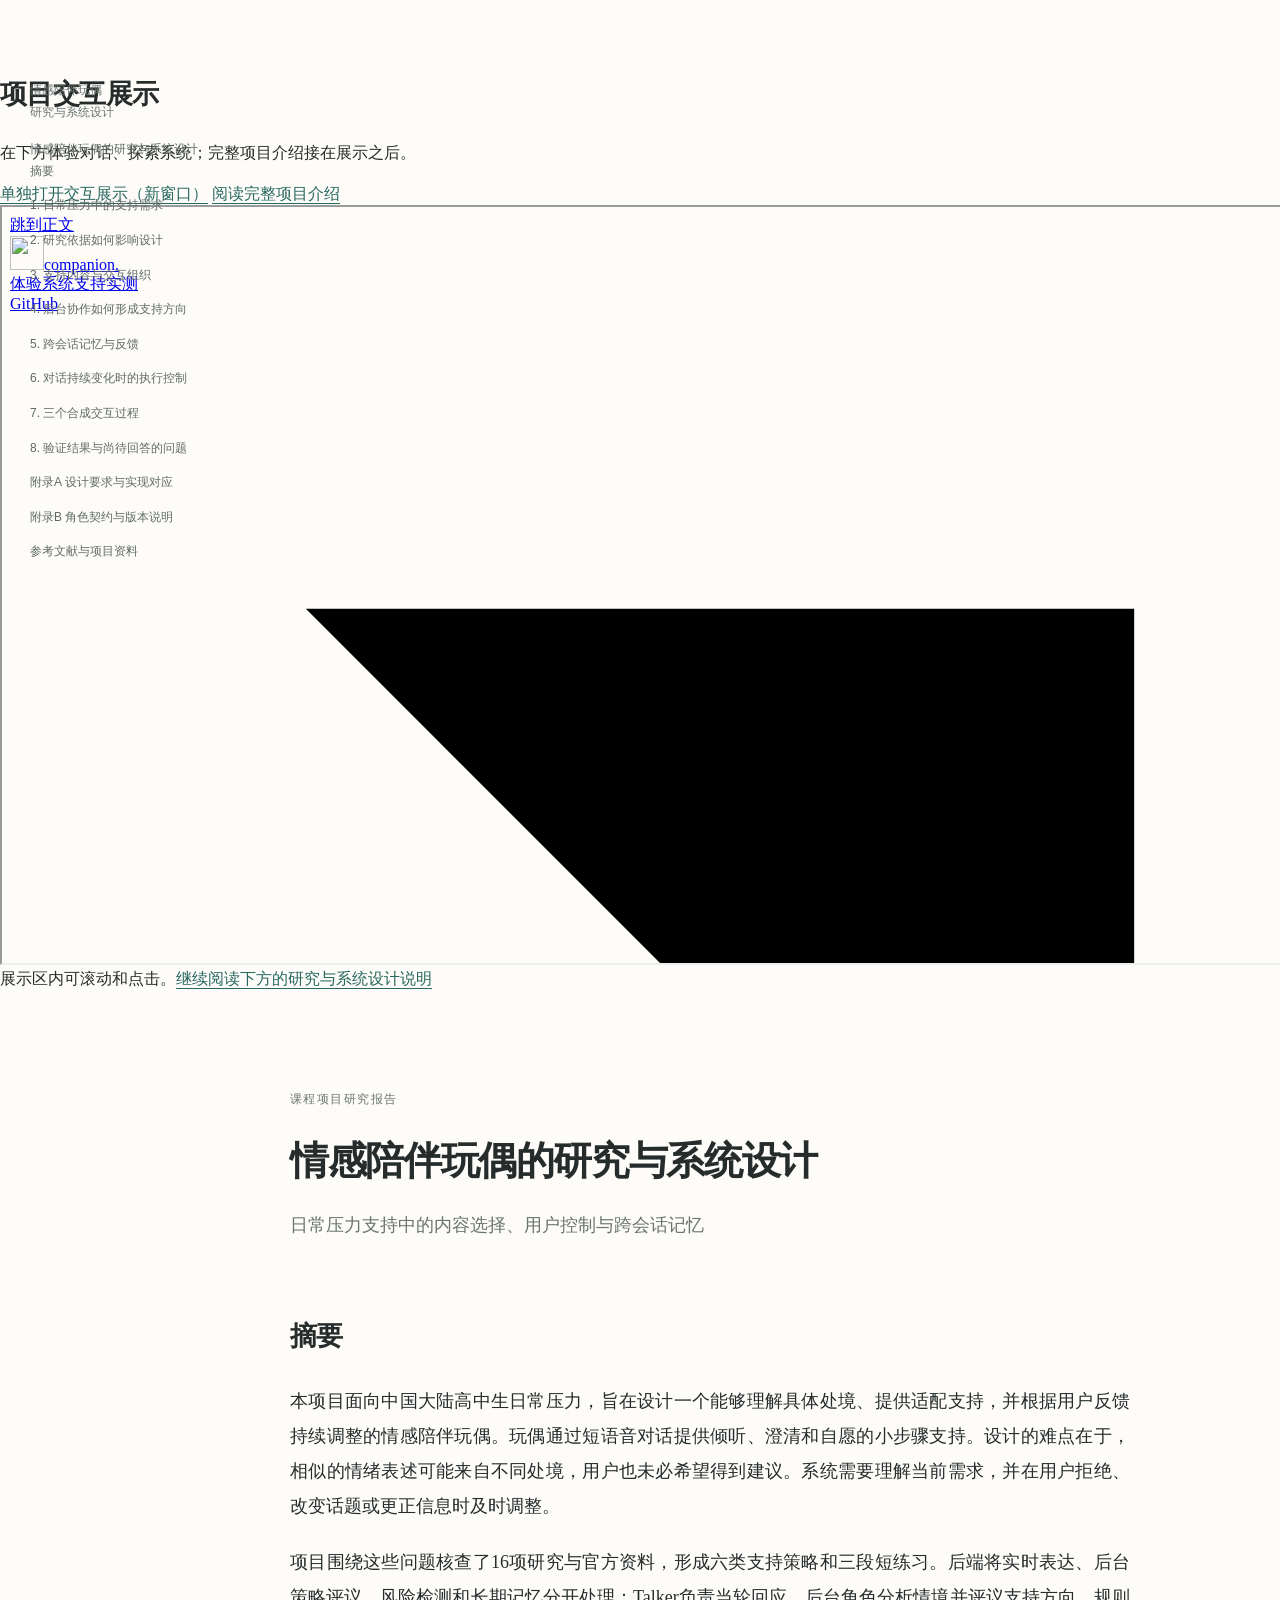
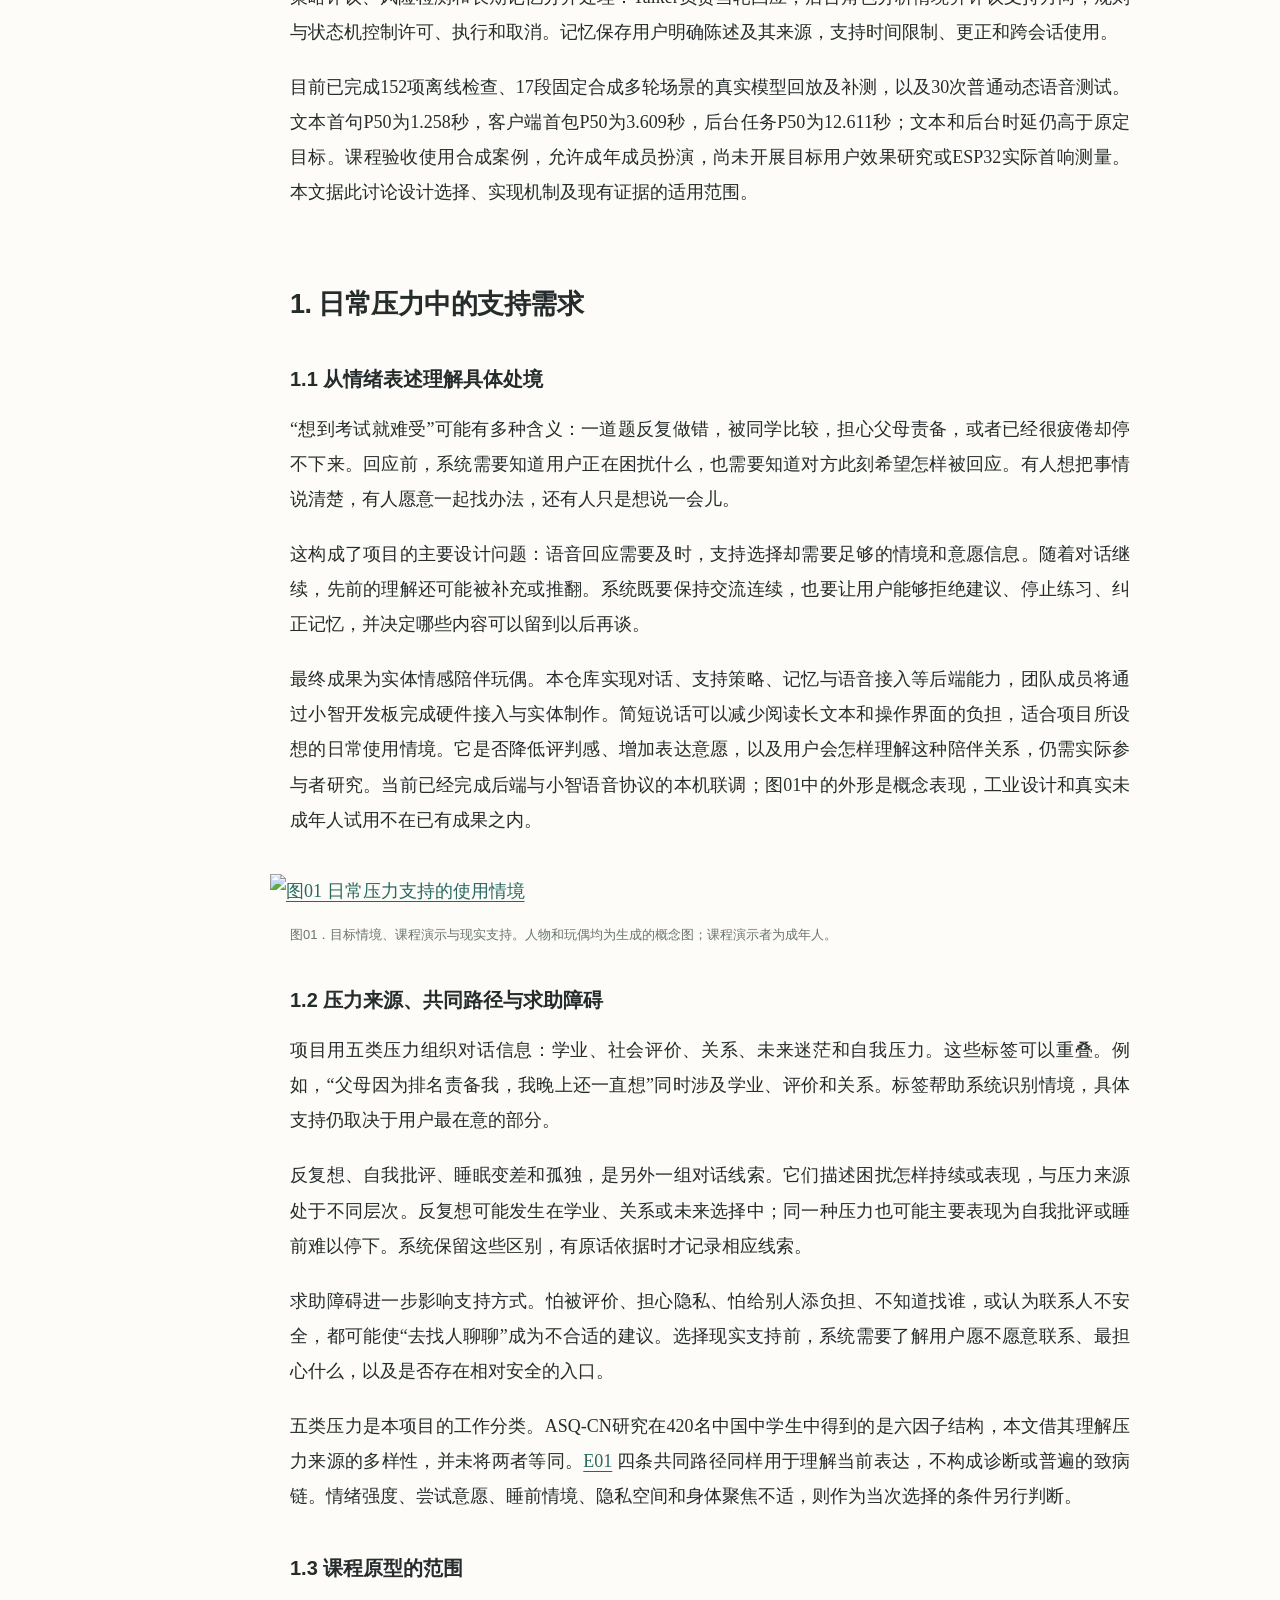
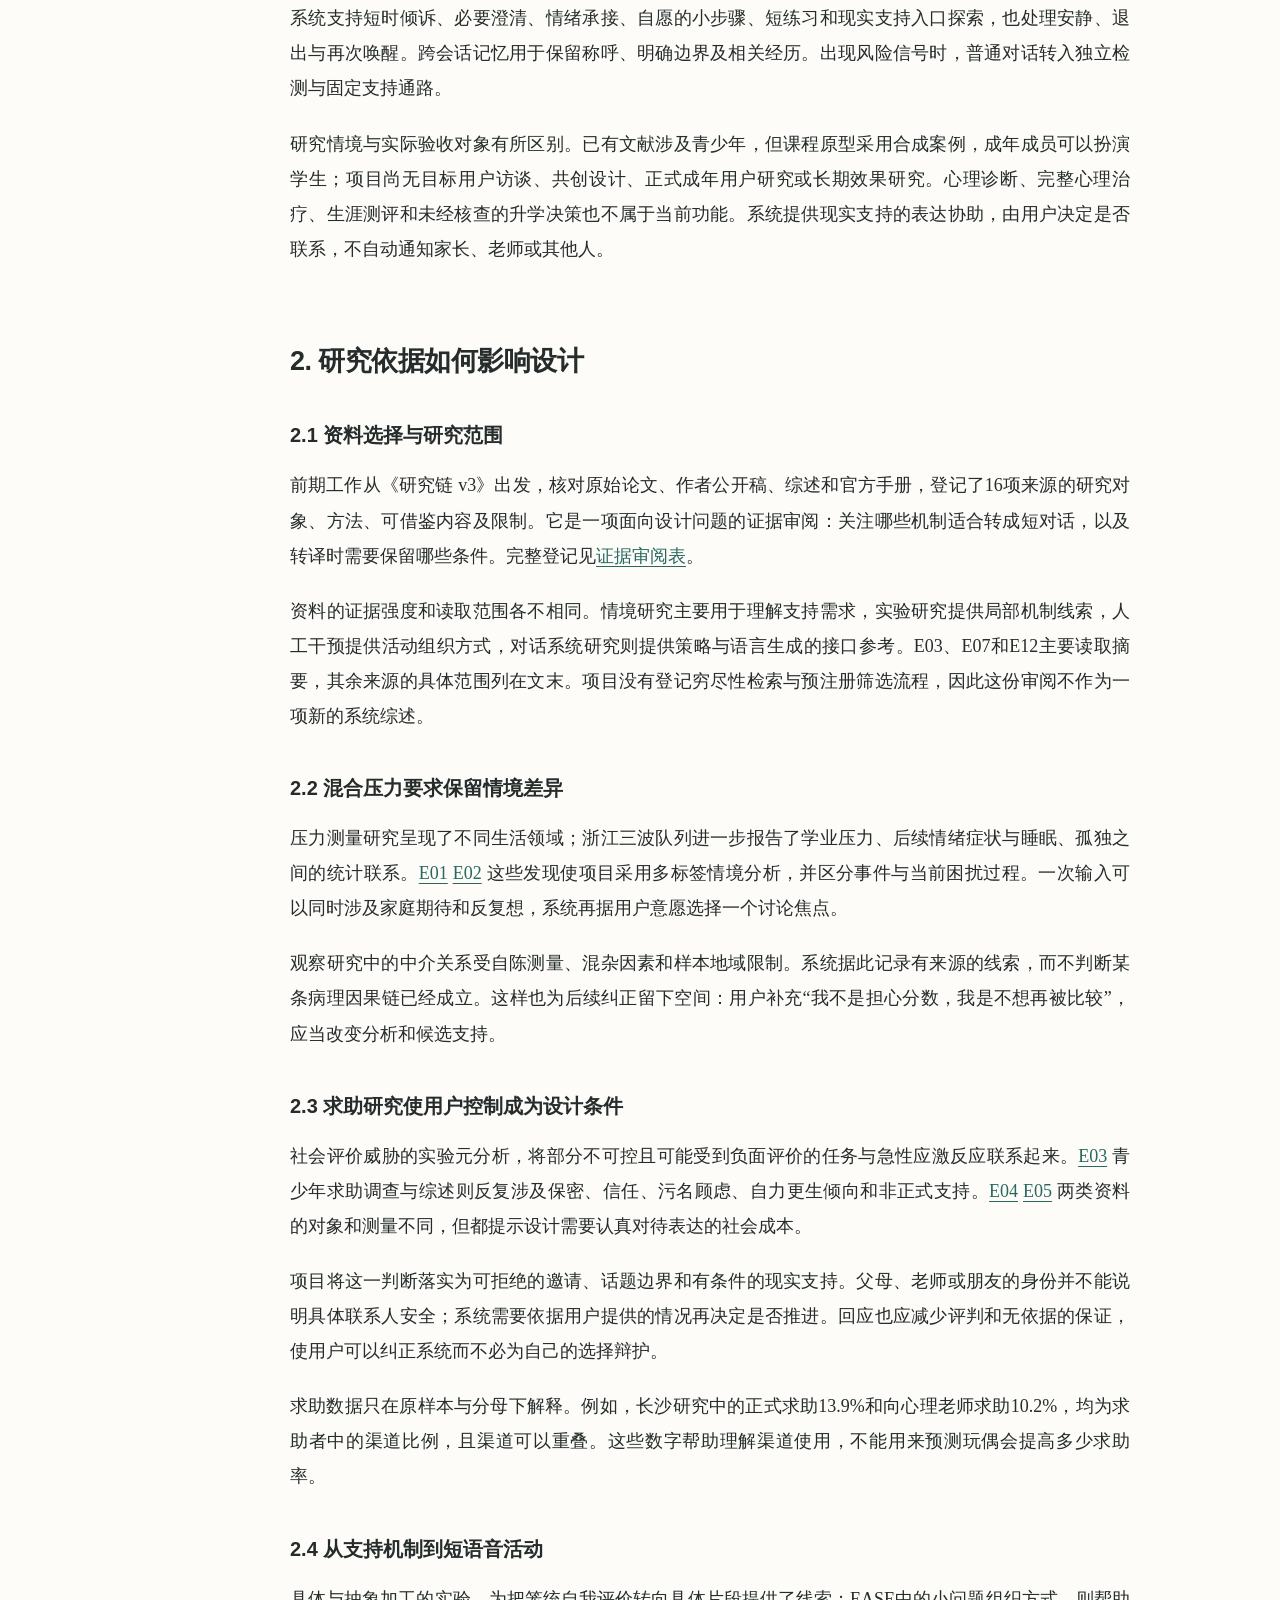
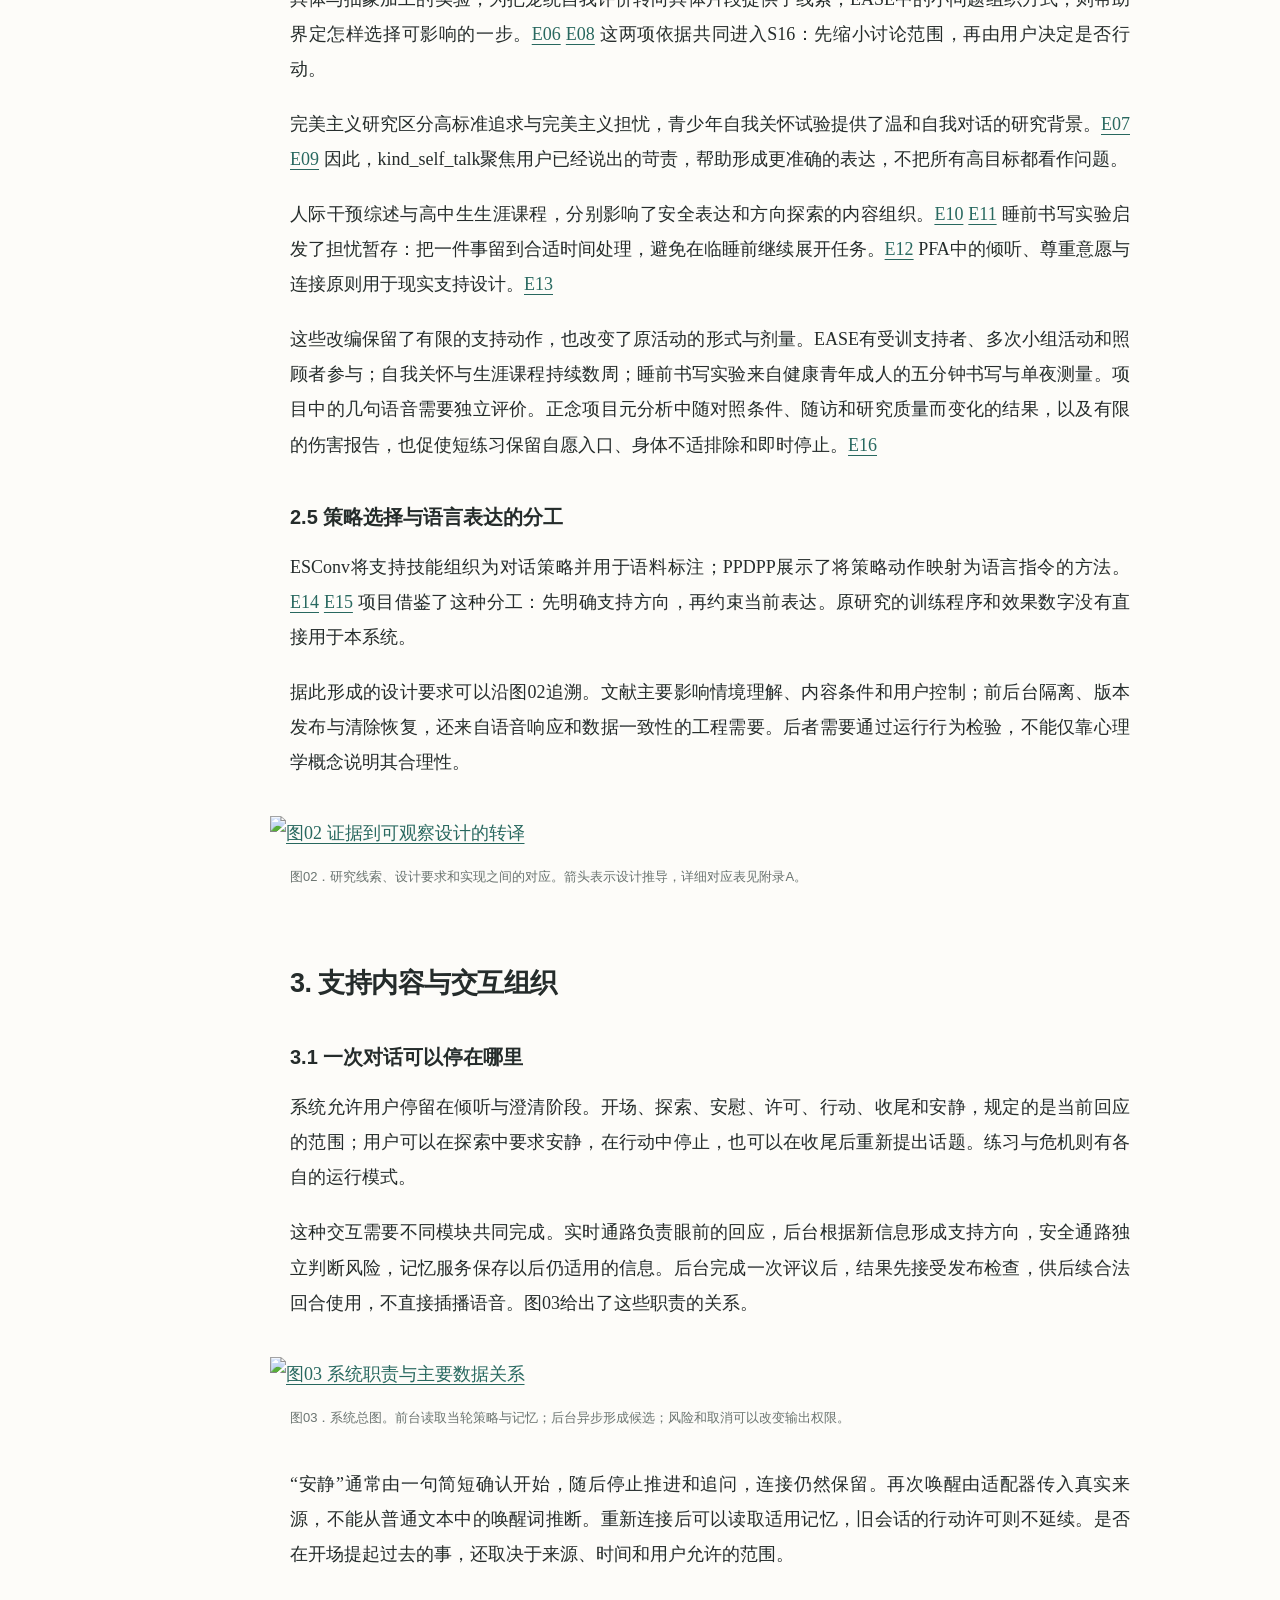
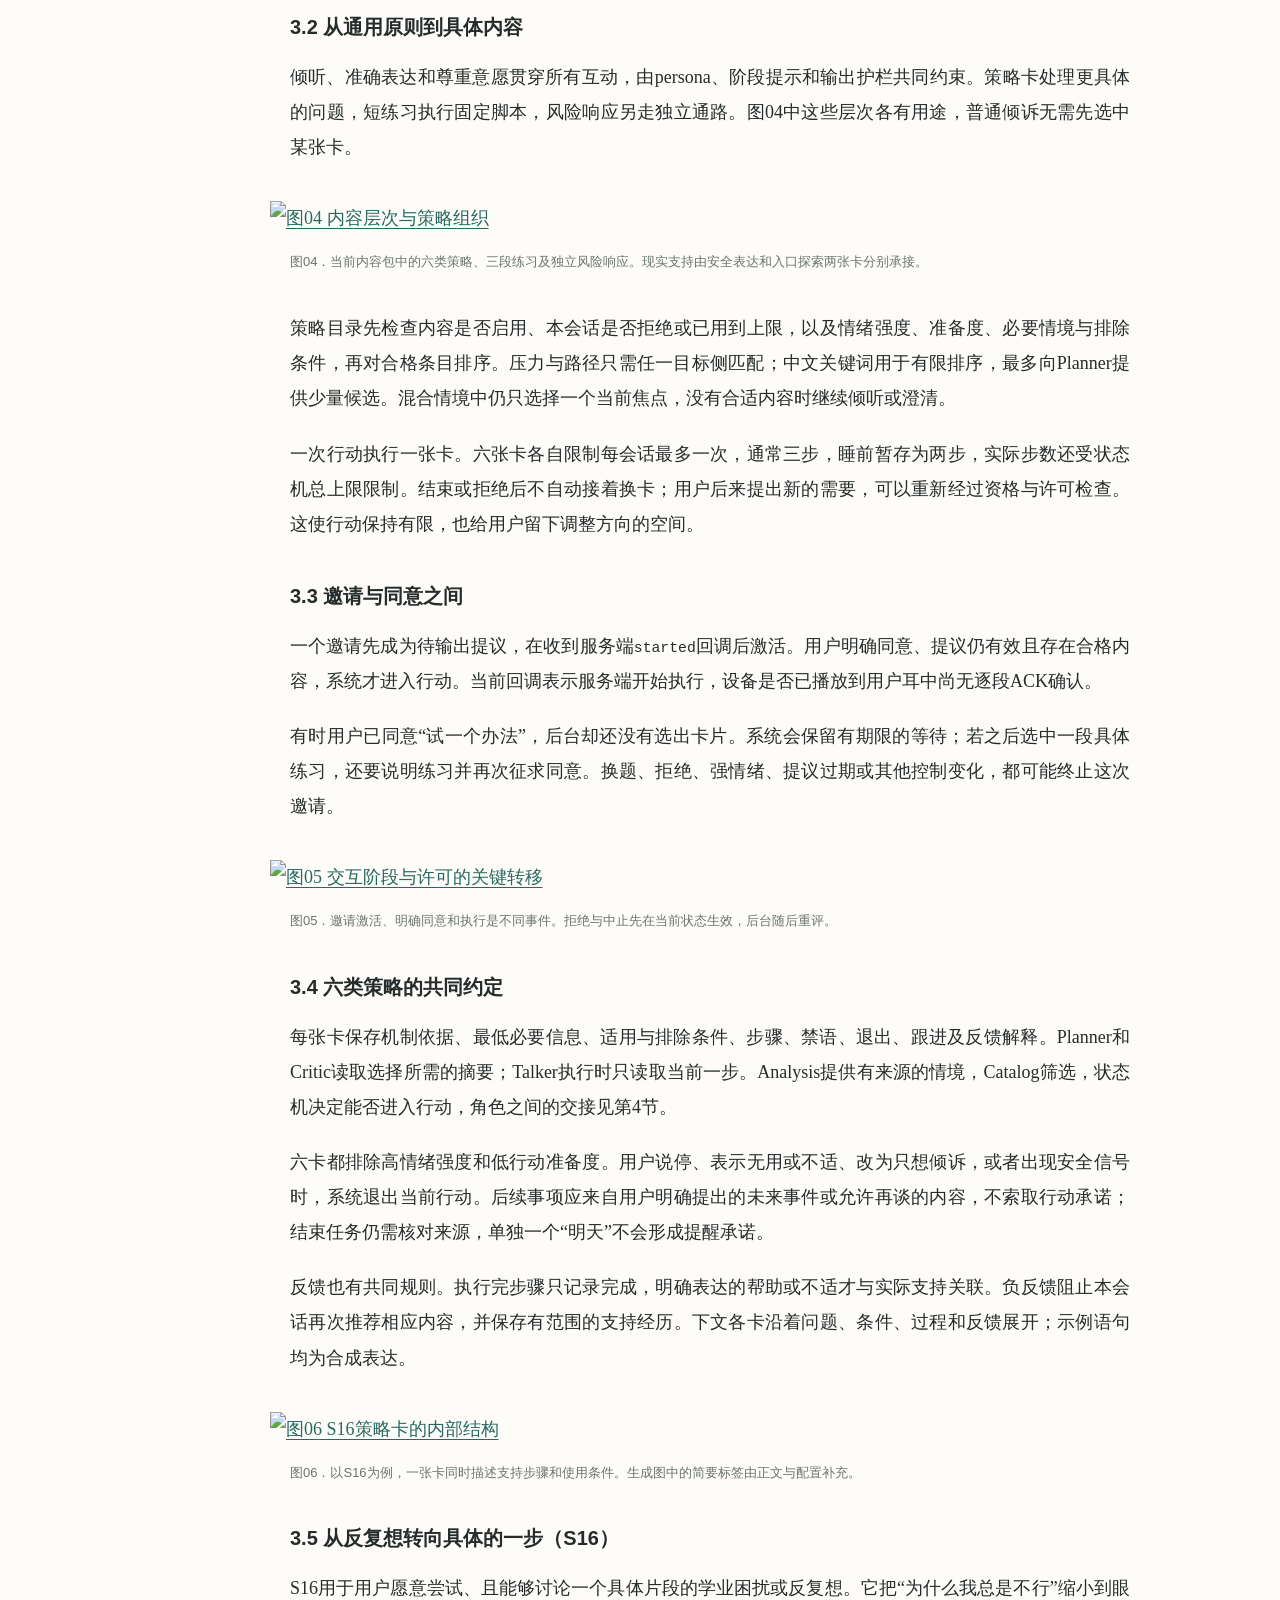
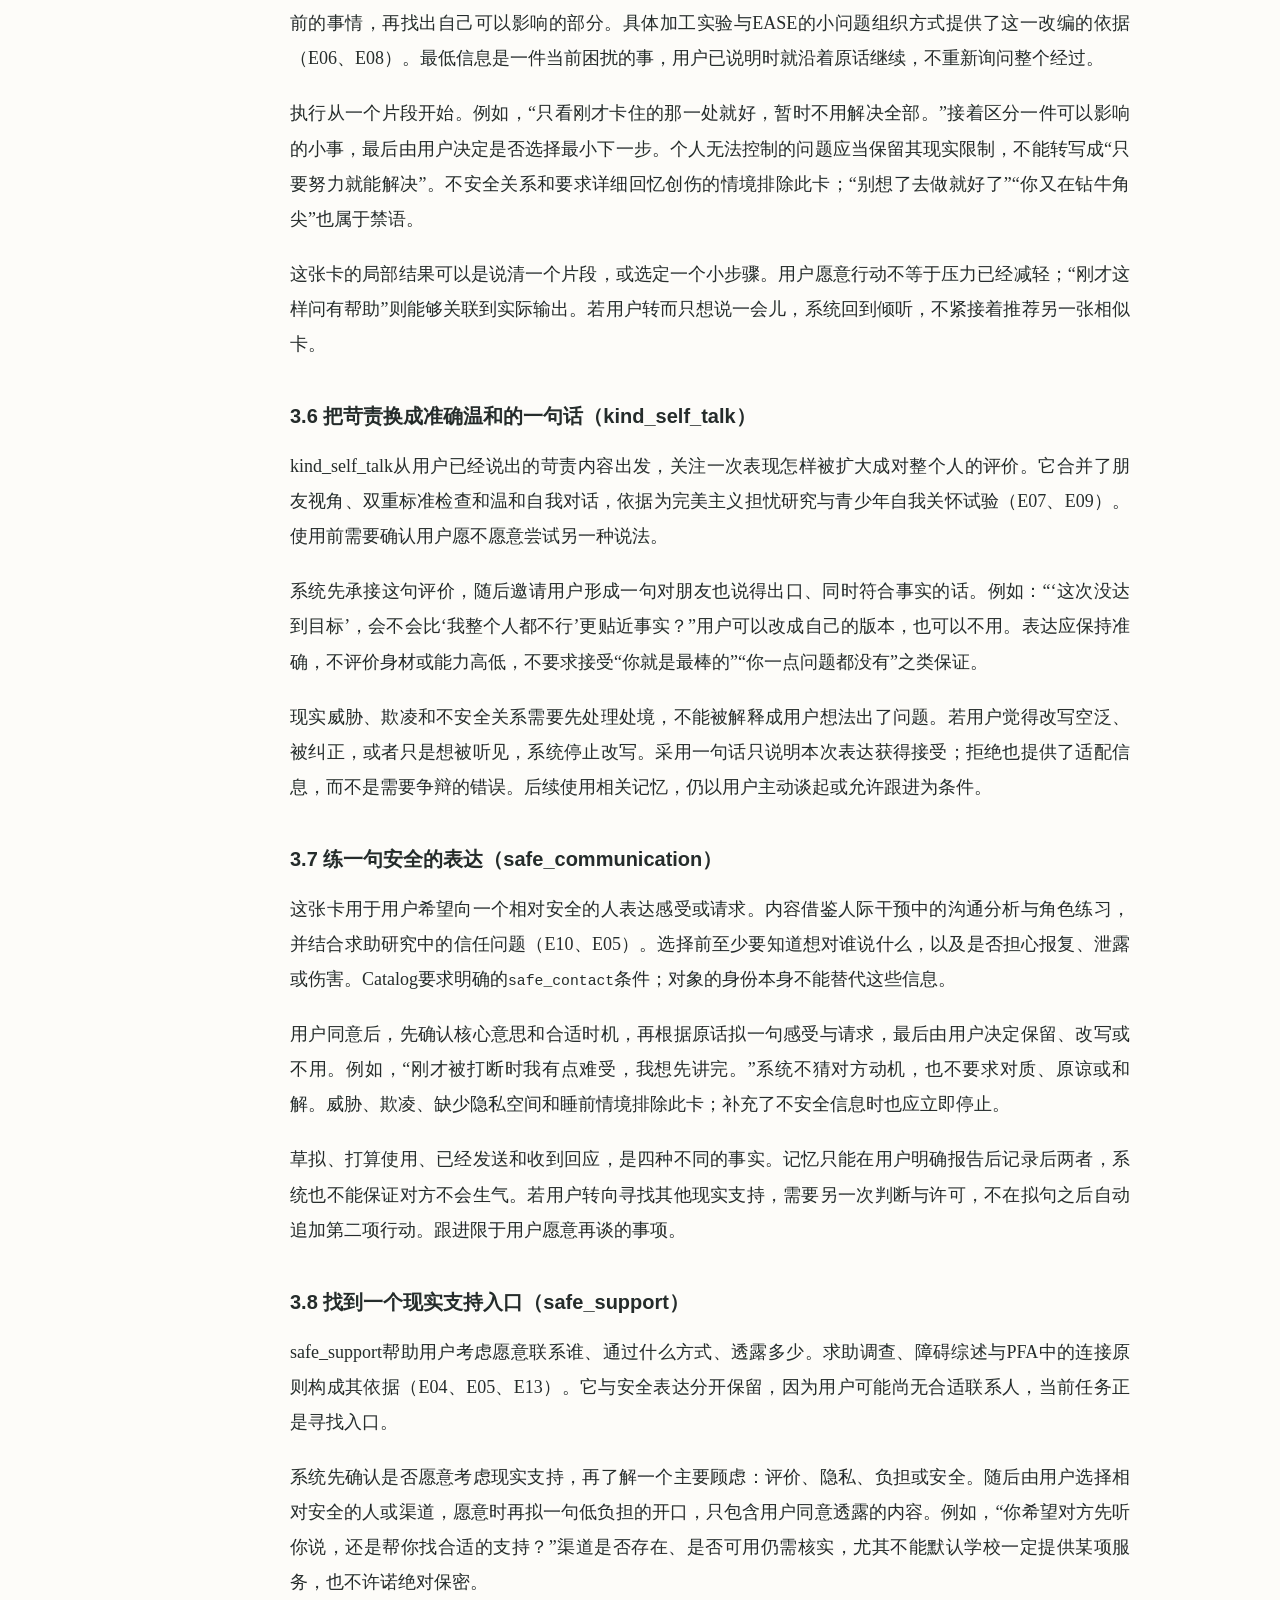
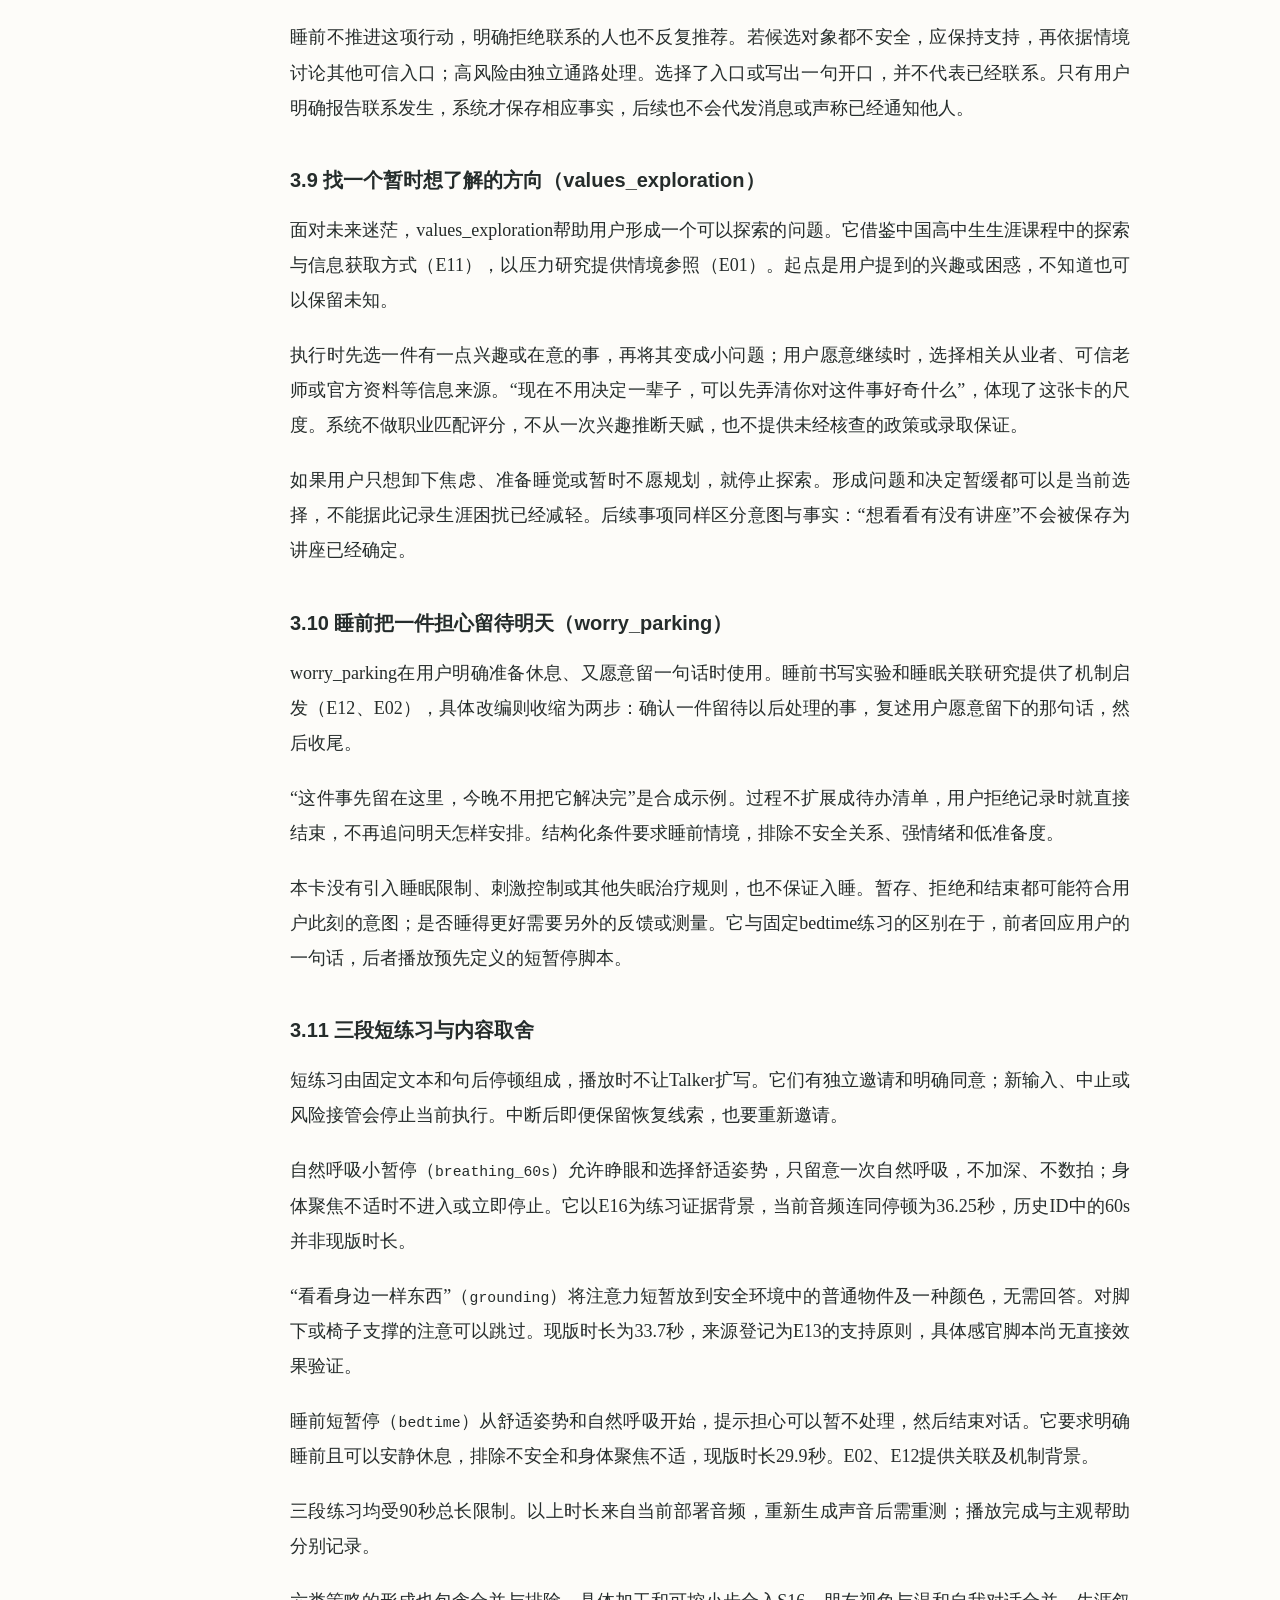
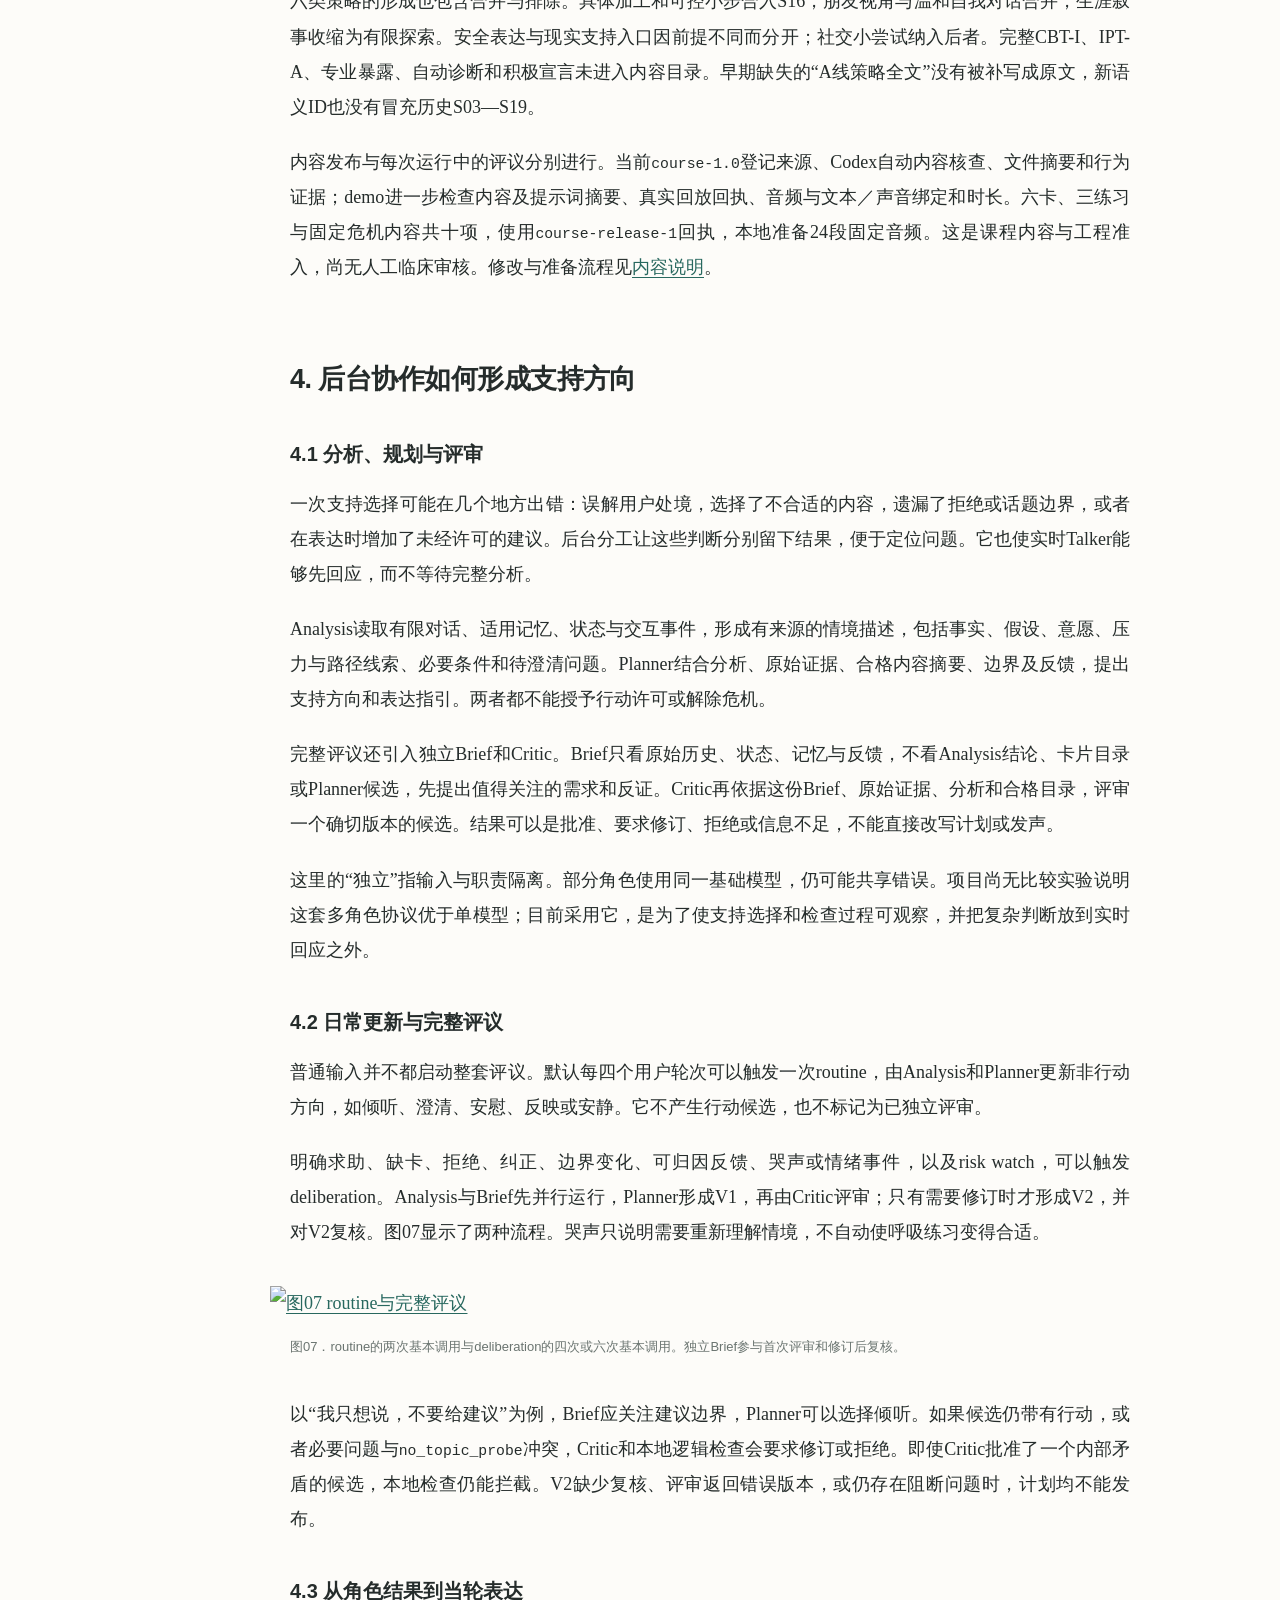
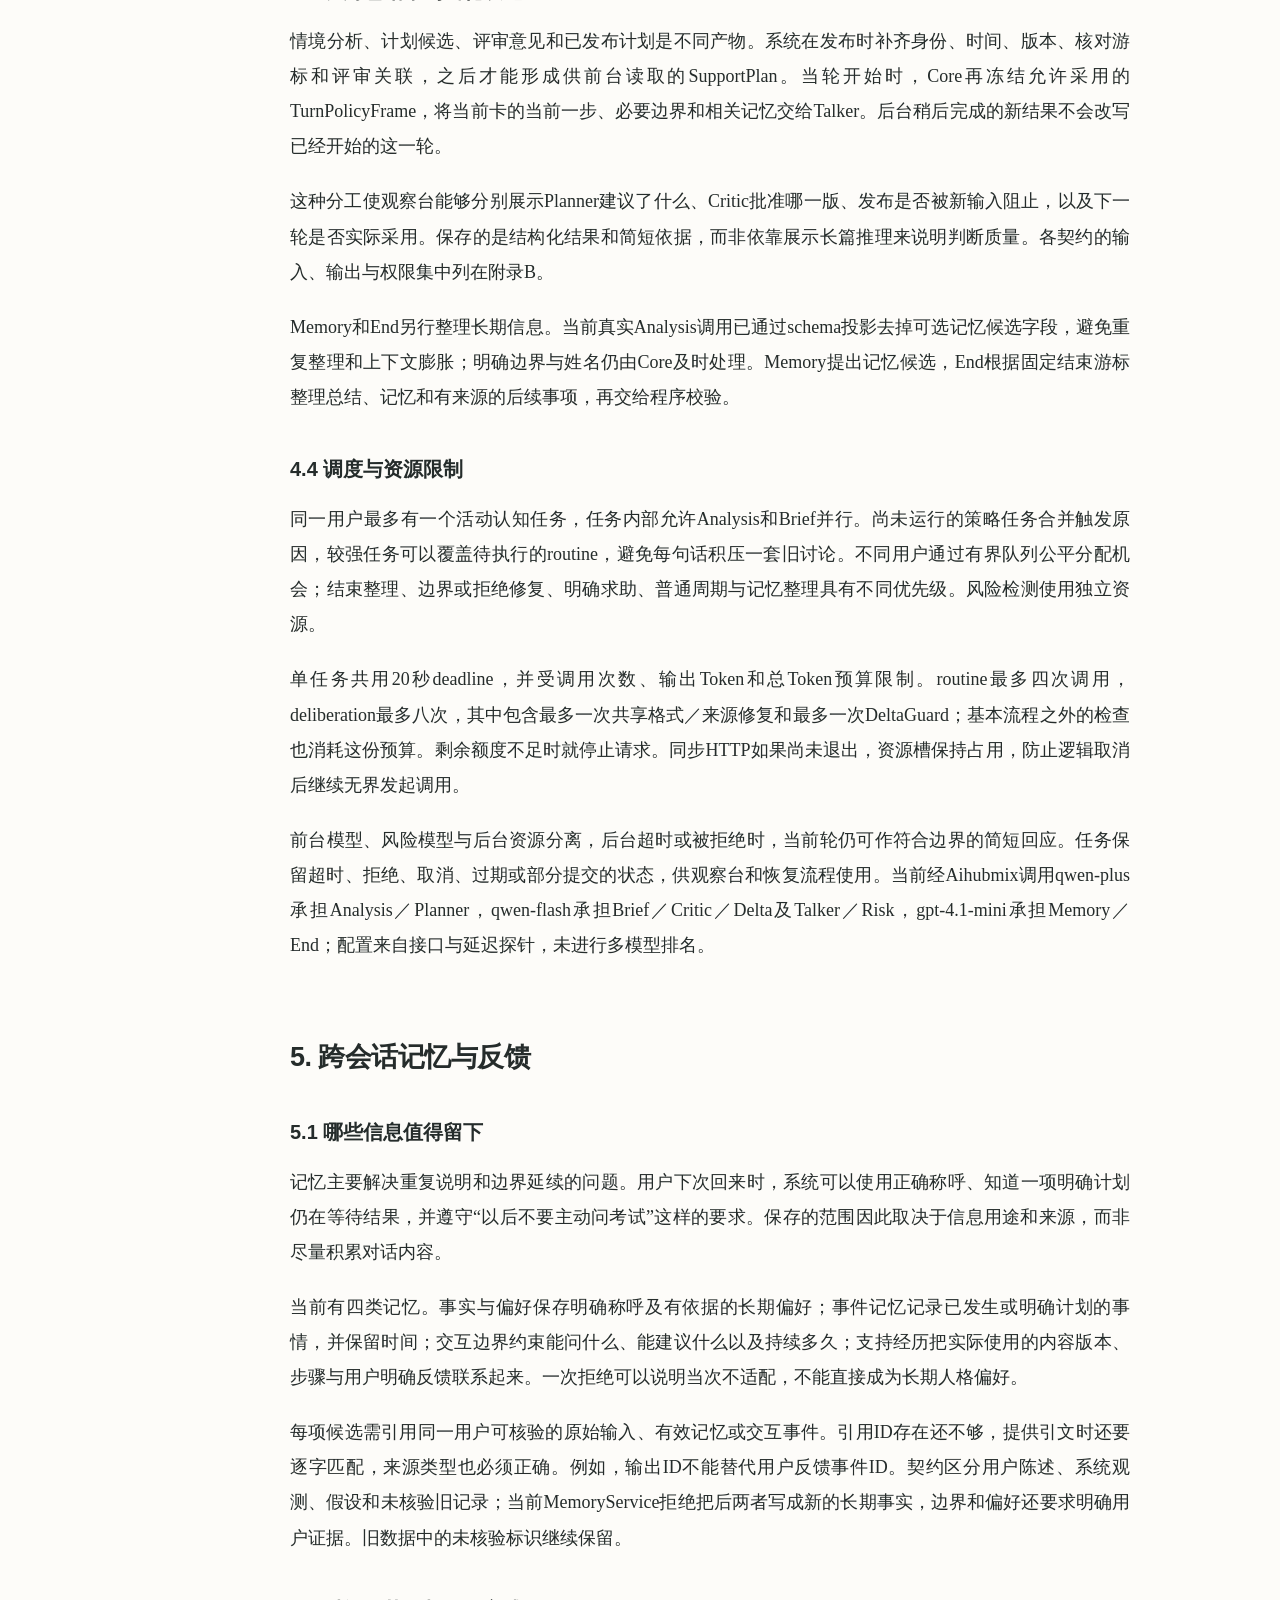
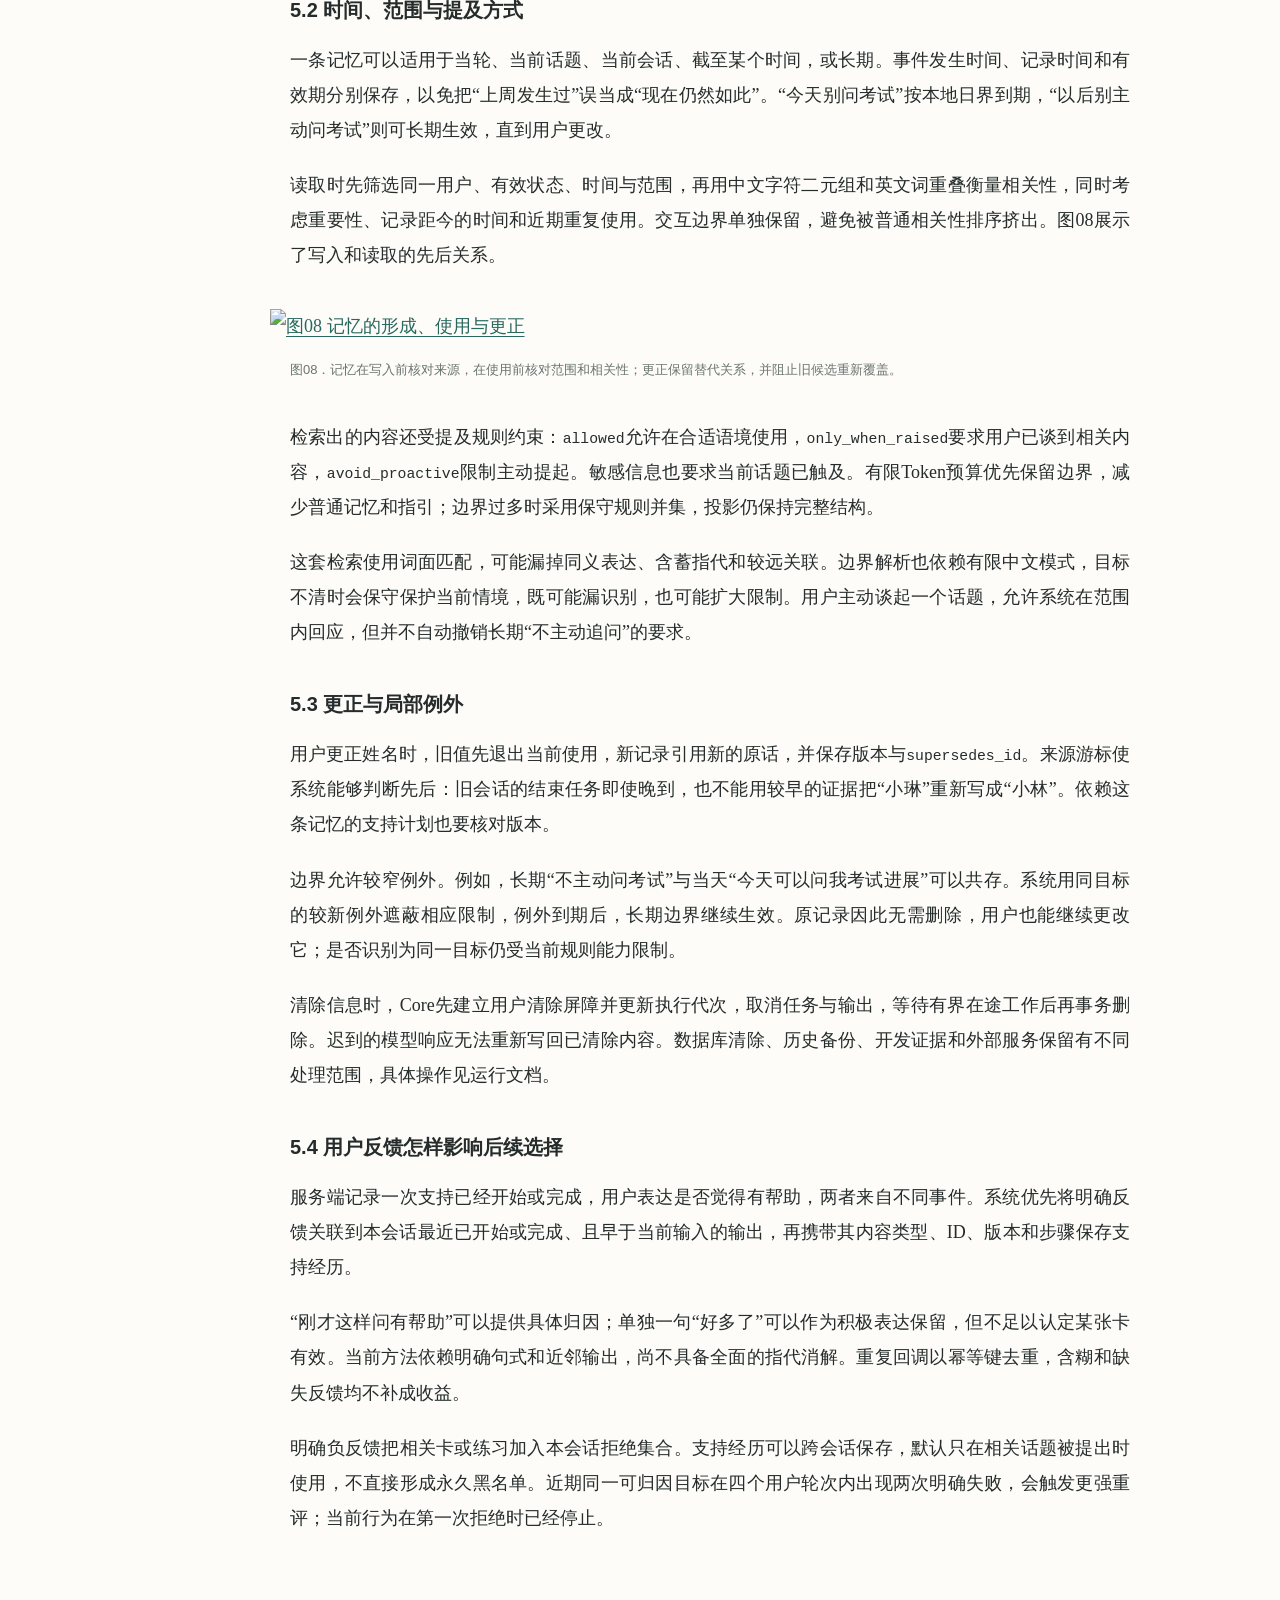
==== docs/index.html @ 9c0c21eb "Fix Pages links after repository rename" ====
<!doctype html><html lang="zh-CN"><head><meta charset="utf-8"><meta name="viewport" content="width=device-width, initial-scale=1"><title>情感陪伴玩偶的研究与系统设计</title><style>:root {
  color-scheme: light;
  --ink: #252c2b;
  --muted: #6a7470;
  --accent: #28685f;
  --rule: #dce0da;
  --sans: "Microsoft YaHei", "Noto Sans CJK SC", sans-serif;
}
* { box-sizing: border-box; }
html { scroll-behavior: smooth; scroll-padding-top: 32px; }
body { margin: 0; background: #fdfcf9; color: var(--ink); }
main {
  width: min(840px, calc(100% - 56px));
  margin: 0 auto;
  padding: 80px 0 100px;
  font: 18px/1.95 "Noto Serif CJK SC", "Source Han Serif SC", "Songti SC", SimSun, serif;
}
.report-header { margin: 0 0 56px; }
.kicker { color: var(--muted); font: 12px/1.6 var(--sans); letter-spacing: .12em; margin-bottom: 24px; }
h1 { font: 700 39px/1.45 var(--sans); letter-spacing: -.035em; margin: 0 0 20px; }
.subtitle { font: 18px/1.8 var(--sans); color: var(--muted); margin: 0; }
h2 { font: 600 27px/1.5 var(--sans); margin: 74px 0 28px; letter-spacing: -.02em; }
h3 { font: 600 20px/1.65 var(--sans); margin: 38px 0 16px; }
p { margin: 0 0 20px; text-align: justify; overflow-wrap: break-word; }
a { color: var(--accent); text-decoration-thickness: 1px; text-underline-offset: 4px; }
code { font: .82em Consolas, monospace; overflow-wrap: anywhere; }
figure { margin: 36px -40px 38px; }
figure img { display: block; width: 100%; height: auto; }
figcaption { font: 13px/1.8 var(--sans); color: var(--muted); margin: 14px 40px 0; }
.table-scroll { margin: 26px 0 32px; overflow-x: auto; }
table { width: 100%; border-collapse: collapse; font: 13px/1.8 var(--sans); }
th, td { padding: 12px 10px; text-align: left; vertical-align: top; border-bottom: 1px solid var(--rule); }
th { border-top: 1px solid #6a7470; border-bottom-color: #a2aca5; font-weight: 600; }
td:first-child { font-weight: 500; }
blockquote { border-left: 2px solid var(--rule); margin: 24px 0; padding-left: 24px; }
.side-toc { position: fixed; left: 30px; top: 80px; bottom: 32px; width: 205px; overflow-y: auto; font: 12px/1.8 var(--sans); }
.side-toc p { text-align: left; color: var(--muted); margin-bottom: 16px; }
.toc ul { list-style: none; padding: 0; margin: 0; }
.toc li { margin: 0 0 13px; }
.toc a { color: #606a65; text-decoration: none; }
.toc a:hover, .toc a:focus-visible { color: var(--accent); text-decoration: underline; }
.mobile-toc { display: none; }
.edition { border-top: 1px solid var(--rule); margin-top: 52px; padding-top: 18px; font: 12px/1.8 var(--sans); color: var(--muted); }
@media (min-width: 1280px) and (max-width: 1500px) {
  main { margin-left: 290px; }
  figure { margin-left: -20px; margin-right: -20px; }
  figcaption { margin-left: 20px; margin-right: 20px; }
}
@media (max-width: 1279px) {
  .side-toc { display: none; }
  .mobile-toc { display: block; border-bottom: 1px solid var(--rule); padding: 14px 28px; font: 13px/1.7 var(--sans); }
  .mobile-toc summary { cursor: pointer; color: var(--muted); }
  .mobile-toc .toc { padding: 18px 0 4px; columns: 2; }
  main { padding-top: 48px; }
  figure { margin-left: 0; margin-right: 0; }
  figcaption { margin-left: 0; margin-right: 0; }
}
@media (max-width: 600px) {
  main { width: calc(100% - 40px); font-size: 17px; line-height: 1.9; padding-top: 36px; }
  h1 { font-size: 30px; }
  h2 { font-size: 24px; margin-top: 54px; }
  h3 { font-size: 19px; margin-top: 30px; }
  .report-header { margin-bottom: 40px; }
  .subtitle { font-size: 16px; }
  .mobile-toc { padding: 12px 20px; }
  .mobile-toc .toc { columns: 1; }
  .table-scroll table { min-width: 640px; }
  figure { margin: 28px -10px; }
  figcaption { margin-left: 10px; margin-right: 10px; }
}
@media print {
  @page { size: A4; margin: 18mm 16mm; }
  body { background: white; }
  .side-toc, .mobile-toc, .edition { display: none; }
  main { width: auto; max-width: none; margin: 0; padding: 0; font-size: 10pt; line-height: 1.75; }
  .report-header { margin-bottom: 24pt; }
  h1 { font-size: 23pt; }
  h2 { font-size: 16pt; margin-top: 24pt; break-after: avoid; }
  h3 { font-size: 12pt; break-after: avoid; }
  p { orphans: 3; widows: 3; margin-bottom: 10pt; }
  figure { margin: 16pt 0; break-inside: avoid; }
  figure img { max-height: 220mm; object-fit: contain; }
  figcaption { font-size: 8pt; margin: 7pt 0 0; }
  .table-scroll { overflow: visible; }
  .table-scroll table { min-width: 0; font-size: 8pt; }
  tr { break-inside: avoid; }
  thead { display: table-header-group; }
  a { color: inherit; text-decoration: none; }
}
</style><link rel="stylesheet" href="assets/home.css"></head><body class="project-home"><section class="showcase-intro" aria-labelledby="showcase-heading">
  <header class="showcase-toolbar">
    <div>
      <h2 id="showcase-heading">项目交互展示</h2>
      <p>在下方体验对话、探索系统；完整项目介绍接在展示之后。</p>
    </div>
    <nav aria-label="展示与项目介绍">
      <a class="showcase-open" href="showcase.html" target="_blank" rel="noopener">单独打开交互展示（新窗口）</a>
      <a href="#research-report">阅读完整项目介绍</a>
    </nav>
  </header>
  <iframe
    class="showcase-frame"
    src="showcase.html"
    title="Companion 项目交互展示：对话体验、系统架构与支持策略"
    width="1440"
    height="760"
  ></iframe>
  <p class="showcase-caption">展示区内可滚动和点击。<a href="#research-report">继续阅读下方的研究与系统设计说明</a></p>
</section>
<div id="research-report"><nav class="side-toc" aria-label="章节目录"><p>情感陪伴玩偶<br>研究与系统设计</p><div class="toc">
<ul>
<li><a href="#_1">情感陪伴玩偶的研究与系统设计</a><ul>
<li><a href="#_2">摘要</a></li>
<li><a href="#1">1. 日常压力中的支持需求</a></li>
<li><a href="#2">2. 研究依据如何影响设计</a></li>
<li><a href="#3">3. 支持内容与交互组织</a></li>
<li><a href="#4">4. 后台协作如何形成支持方向</a></li>
<li><a href="#5">5. 跨会话记忆与反馈</a></li>
<li><a href="#6">6. 对话持续变化时的执行控制</a></li>
<li><a href="#7">7. 三个合成交互过程</a></li>
<li><a href="#8">8. 验证结果与尚待回答的问题</a></li>
<li><a href="#a">附录A 设计要求与实现对应</a></li>
<li><a href="#b">附录B 角色契约与版本说明</a></li>
<li><a href="#_5">参考文献与项目资料</a></li>
</ul>
</li>
</ul>
</div>
</nav><details class="mobile-toc"><summary>章节目录</summary><div class="toc">
<ul>
<li><a href="#_1">情感陪伴玩偶的研究与系统设计</a><ul>
<li><a href="#_2">摘要</a></li>
<li><a href="#1">1. 日常压力中的支持需求</a></li>
<li><a href="#2">2. 研究依据如何影响设计</a></li>
<li><a href="#3">3. 支持内容与交互组织</a></li>
<li><a href="#4">4. 后台协作如何形成支持方向</a></li>
<li><a href="#5">5. 跨会话记忆与反馈</a></li>
<li><a href="#6">6. 对话持续变化时的执行控制</a></li>
<li><a href="#7">7. 三个合成交互过程</a></li>
<li><a href="#8">8. 验证结果与尚待回答的问题</a></li>
<li><a href="#a">附录A 设计要求与实现对应</a></li>
<li><a href="#b">附录B 角色契约与版本说明</a></li>
<li><a href="#_5">参考文献与项目资料</a></li>
</ul>
</li>
</ul>
</div>
</details><main><article><header class="report-header"><p class="kicker">课程项目研究报告</p><h1 id="_1">情感陪伴玩偶的研究与系统设计</h1><p class="subtitle">日常压力支持中的内容选择、用户控制与跨会话记忆</p></header>
<h2 id="_2">摘要</h2>
<p>本项目面向中国大陆高中生日常压力，旨在设计一个能够理解具体处境、提供适配支持，并根据用户反馈持续调整的情感陪伴玩偶。玩偶通过短语音对话提供倾听、澄清和自愿的小步骤支持。设计的难点在于，相似的情绪表述可能来自不同处境，用户也未必希望得到建议。系统需要理解当前需求，并在用户拒绝、改变话题或更正信息时及时调整。</p>
<p>项目围绕这些问题核查了16项研究与官方资料，形成六类支持策略和三段短练习。后端将实时表达、后台策略评议、风险检测和长期记忆分开处理：Talker负责当轮回应，后台角色分析情境并评议支持方向，规则与状态机控制许可、执行和取消。记忆保存用户明确陈述及其来源，支持时间限制、更正和跨会话使用。</p>
<p>目前已完成152项离线检查、17段固定合成多轮场景的真实模型回放及补测，以及30次普通动态语音测试。文本首句P50为1.258秒，客户端首包P50为3.609秒，后台任务P50为12.611秒；文本和后台时延仍高于原定目标。课程验收使用合成案例，允许成年成员扮演，尚未开展目标用户效果研究或ESP32实际首响测量。本文据此讨论设计选择、实现机制及现有证据的适用范围。</p>
<h2 id="1">1. 日常压力中的支持需求</h2>
<h3 id="11">1.1 从情绪表述理解具体处境</h3>
<p>“想到考试就难受”可能有多种含义：一道题反复做错，被同学比较，担心父母责备，或者已经很疲倦却停不下来。回应前，系统需要知道用户正在困扰什么，也需要知道对方此刻希望怎样被回应。有人想把事情说清楚，有人愿意一起找办法，还有人只是想说一会儿。</p>
<p>这构成了项目的主要设计问题：语音回应需要及时，支持选择却需要足够的情境和意愿信息。随着对话继续，先前的理解还可能被补充或推翻。系统既要保持交流连续，也要让用户能够拒绝建议、停止练习、纠正记忆，并决定哪些内容可以留到以后再谈。</p>
<p>最终成果为实体情感陪伴玩偶。本仓库实现对话、支持策略、记忆与语音接入等后端能力，团队成员将通过小智开发板完成硬件接入与实体制作。简短说话可以减少阅读长文本和操作界面的负担，适合项目所设想的日常使用情境。它是否降低评判感、增加表达意愿，以及用户会怎样理解这种陪伴关系，仍需实际参与者研究。当前已经完成后端与小智语音协议的本机联调；图01中的外形是概念表现，工业设计和真实未成年人试用不在已有成果之内。</p>
<figure><a href="research-design/assets/fig01-context.png" title="点击查看原图"><img alt="图01 日常压力支持的使用情境" src="research-design/assets/fig01-context.png" /></a><figcaption>图01．目标情境、课程演示与现实支持。人物和玩偶均为生成的概念图；课程演示者为成年人。</figcaption></figure>
<h3 id="12">1.2 压力来源、共同路径与求助障碍</h3>
<p>项目用五类压力组织对话信息：学业、社会评价、关系、未来迷茫和自我压力。这些标签可以重叠。例如，“父母因为排名责备我，我晚上还一直想”同时涉及学业、评价和关系。标签帮助系统识别情境，具体支持仍取决于用户最在意的部分。</p>
<p>反复想、自我批评、睡眠变差和孤独，是另外一组对话线索。它们描述困扰怎样持续或表现，与压力来源处于不同层次。反复想可能发生在学业、关系或未来选择中；同一种压力也可能主要表现为自我批评或睡前难以停下。系统保留这些区别，有原话依据时才记录相应线索。</p>
<p>求助障碍进一步影响支持方式。怕被评价、担心隐私、怕给别人添负担、不知道找谁，或认为联系人不安全，都可能使“去找人聊聊”成为不合适的建议。选择现实支持前，系统需要了解用户愿不愿意联系、最担心什么，以及是否存在相对安全的入口。</p>
<p>五类压力是本项目的工作分类。ASQ-CN研究在420名中国中学生中得到的是六因子结构，本文借其理解压力来源的多样性，并未将两者等同。<a href="https://pmc.ncbi.nlm.nih.gov/articles/PMC6669116/">E01</a> 四条共同路径同样用于理解当前表达，不构成诊断或普遍的致病链。情绪强度、尝试意愿、睡前情境、隐私空间和身体聚焦不适，则作为当次选择的条件另行判断。</p>
<h3 id="13">1.3 课程原型的范围</h3>
<p>系统支持短时倾诉、必要澄清、情绪承接、自愿的小步骤、短练习和现实支持入口探索，也处理安静、退出与再次唤醒。跨会话记忆用于保留称呼、明确边界及相关经历。出现风险信号时，普通对话转入独立检测与固定支持通路。</p>
<p>研究情境与实际验收对象有所区别。已有文献涉及青少年，但课程原型采用合成案例，成年成员可以扮演学生；项目尚无目标用户访谈、共创设计、正式成年用户研究或长期效果研究。心理诊断、完整心理治疗、生涯测评和未经核查的升学决策也不属于当前功能。系统提供现实支持的表达协助，由用户决定是否联系，不自动通知家长、老师或其他人。</p>
<h2 id="2">2. 研究依据如何影响设计</h2>
<h3 id="21">2.1 资料选择与研究范围</h3>
<p>前期工作从《研究链 v3》出发，核对原始论文、作者公开稿、综述和官方手册，登记了16项来源的研究对象、方法、可借鉴内容及限制。它是一项面向设计问题的证据审阅：关注哪些机制适合转成短对话，以及转译时需要保留哪些条件。完整登记见<a href="https://github.com/hhuang999/AIAA3800-companion-doll-backend/blob/main/companion/docs/autonomous-upgrade/research/EVIDENCE_REVIEW.md">证据审阅表</a>。</p>
<p>资料的证据强度和读取范围各不相同。情境研究主要用于理解支持需求，实验研究提供局部机制线索，人工干预提供活动组织方式，对话系统研究则提供策略与语言生成的接口参考。E03、E07和E12主要读取摘要，其余来源的具体范围列在文末。项目没有登记穷尽性检索与预注册筛选流程，因此这份审阅不作为一项新的系统综述。</p>
<h3 id="22">2.2 混合压力要求保留情境差异</h3>
<p>压力测量研究呈现了不同生活领域；浙江三波队列进一步报告了学业压力、后续情绪症状与睡眠、孤独之间的统计联系。<a href="https://pmc.ncbi.nlm.nih.gov/articles/PMC6669116/">E01</a> <a href="https://onlinelibrary.wiley.com/doi/10.1002/jad.12471">E02</a> 这些发现使项目采用多标签情境分析，并区分事件与当前困扰过程。一次输入可以同时涉及家庭期待和反复想，系统再据用户意愿选择一个讨论焦点。</p>
<p>观察研究中的中介关系受自陈测量、混杂因素和样本地域限制。系统据此记录有来源的线索，而不判断某条病理因果链已经成立。这样也为后续纠正留下空间：用户补充“我不是担心分数，我是不想再被比较”，应当改变分析和候选支持。</p>
<h3 id="23">2.3 求助研究使用户控制成为设计条件</h3>
<p>社会评价威胁的实验元分析，将部分不可控且可能受到负面评价的任务与急性应激反应联系起来。<a href="https://pubmed.ncbi.nlm.nih.gov/15122924/">E03</a> 青少年求助调查与综述则反复涉及保密、信任、污名顾虑、自力更生倾向和非正式支持。<a href="https://pmc.ncbi.nlm.nih.gov/articles/PMC9478167/">E04</a> <a href="https://pmc.ncbi.nlm.nih.gov/articles/PMC3022639/">E05</a> 两类资料的对象和测量不同，但都提示设计需要认真对待表达的社会成本。</p>
<p>项目将这一判断落实为可拒绝的邀请、话题边界和有条件的现实支持。父母、老师或朋友的身份并不能说明具体联系人安全；系统需要依据用户提供的情况再决定是否推进。回应也应减少评判和无依据的保证，使用户可以纠正系统而不必为自己的选择辩护。</p>
<p>求助数据只在原样本与分母下解释。例如，长沙研究中的正式求助13.9%和向心理老师求助10.2%，均为求助者中的渠道比例，且渠道可以重叠。这些数字帮助理解渠道使用，不能用来预测玩偶会提高多少求助率。</p>
<h3 id="24">2.4 从支持机制到短语音活动</h3>
<p>具体与抽象加工的实验，为把笼统自我评价转向具体片段提供了线索；EASE中的小问题组织方式，则帮助界定怎样选择可影响的一步。<a href="https://ora.ox.ac.uk/objects/uuid%3A1bfdd831-ddfe-4efb-9dab-7b802d9ff8af/files/rrj430622m">E06</a> <a href="https://www.who.int/publications/i/item/9789240082755">E08</a> 这两项依据共同进入S16：先缩小讨论范围，再由用户决定是否行动。</p>
<p>完美主义研究区分高标准追求与完美主义担忧，青少年自我关怀试验提供了温和自我对话的研究背景。<a href="https://pubmed.ncbi.nlm.nih.gov/37194469/">E07</a> <a href="https://self-compassion.org/wp-content/uploads/2024/06/Bluth2024.pdf">E09</a> 因此，kind_self_talk聚焦用户已经说出的苛责，帮助形成更准确的表达，不把所有高目标都看作问题。</p>
<p>人际干预综述与高中生生涯课程，分别影响了安全表达和方向探索的内容组织。<a href="https://www.nature.com/articles/s41398-021-01406-7.pdf">E10</a> <a href="https://pmc.ncbi.nlm.nih.gov/articles/PMC8784529/">E11</a> 睡前书写实验启发了担忧暂存：把一件事留到合适时间处理，避免在临睡前继续展开任务。<a href="https://pubmed.ncbi.nlm.nih.gov/29058942/">E12</a> PFA中的倾听、尊重意愿与连接原则用于现实支持设计。<a href="https://iris.who.int/bitstream/handle/10665/44615/9789241548205_eng.pdf?sequence=1">E13</a></p>
<p>这些改编保留了有限的支持动作，也改变了原活动的形式与剂量。EASE有受训支持者、多次小组活动和照顾者参与；自我关怀与生涯课程持续数周；睡前书写实验来自健康青年成人的五分钟书写与单夜测量。项目中的几句语音需要独立评价。正念项目元分析中随对照条件、随访和研究质量而变化的结果，以及有限的伤害报告，也促使短练习保留自愿入口、身体不适排除和即时停止。<a href="https://pmc.ncbi.nlm.nih.gov/articles/PMC9340039/">E16</a></p>
<h3 id="25">2.5 策略选择与语言表达的分工</h3>
<p>ESConv将支持技能组织为对话策略并用于语料标注；PPDPP展示了将策略动作映射为语言指令的方法。<a href="https://aclanthology.org/2021.acl-long.269/">E14</a> <a href="https://openreview.net/pdf?id=MCNqgUFTHI">E15</a> 项目借鉴了这种分工：先明确支持方向，再约束当前表达。原研究的训练程序和效果数字没有直接用于本系统。</p>
<p>据此形成的设计要求可以沿图02追溯。文献主要影响情境理解、内容条件和用户控制；前后台隔离、版本发布与清除恢复，还来自语音响应和数据一致性的工程需要。后者需要通过运行行为检验，不能仅靠心理学概念说明其合理性。</p>
<figure><a href="research-design/assets/fig02-evidence.svg" title="点击查看原图"><img alt="图02 证据到可观察设计的转译" src="research-design/assets/fig02-evidence.svg" /></a><figcaption>图02．研究线索、设计要求和实现之间的对应。箭头表示设计推导，详细对应表见附录A。</figcaption></figure>
<h2 id="3">3. 支持内容与交互组织</h2>
<h3 id="31">3.1 一次对话可以停在哪里</h3>
<p>系统允许用户停留在倾听与澄清阶段。开场、探索、安慰、许可、行动、收尾和安静，规定的是当前回应的范围；用户可以在探索中要求安静，在行动中停止，也可以在收尾后重新提出话题。练习与危机则有各自的运行模式。</p>
<p>这种交互需要不同模块共同完成。实时通路负责眼前的回应，后台根据新信息形成支持方向，安全通路独立判断风险，记忆服务保存以后仍适用的信息。后台完成一次评议后，结果先接受发布检查，供后续合法回合使用，不直接插播语音。图03给出了这些职责的关系。</p>
<figure><a href="research-design/assets/fig03-system.svg" title="点击查看原图"><img alt="图03 系统职责与主要数据关系" src="research-design/assets/fig03-system.svg" /></a><figcaption>图03．系统总图。前台读取当轮策略与记忆；后台异步形成候选；风险和取消可以改变输出权限。</figcaption></figure>
<p>“安静”通常由一句简短确认开始，随后停止推进和追问，连接仍然保留。再次唤醒由适配器传入真实来源，不能从普通文本中的唤醒词推断。重新连接后可以读取适用记忆，旧会话的行动许可则不延续。是否在开场提起过去的事，还取决于来源、时间和用户允许的范围。</p>
<h3 id="32">3.2 从通用原则到具体内容</h3>
<p>倾听、准确表达和尊重意愿贯穿所有互动，由persona、阶段提示和输出护栏共同约束。策略卡处理更具体的问题，短练习执行固定脚本，风险响应另走独立通路。图04中这些层次各有用途，普通倾诉无需先选中某张卡。</p>
<figure><a href="research-design/assets/fig04-content.svg" title="点击查看原图"><img alt="图04 内容层次与策略组织" src="research-design/assets/fig04-content.svg" /></a><figcaption>图04．当前内容包中的六类策略、三段练习及独立风险响应。现实支持由安全表达和入口探索两张卡分别承接。</figcaption></figure>
<p>策略目录先检查内容是否启用、本会话是否拒绝或已用到上限，以及情绪强度、准备度、必要情境与排除条件，再对合格条目排序。压力与路径只需任一目标侧匹配；中文关键词用于有限排序，最多向Planner提供少量候选。混合情境中仍只选择一个当前焦点，没有合适内容时继续倾听或澄清。</p>
<p>一次行动执行一张卡。六张卡各自限制每会话最多一次，通常三步，睡前暂存为两步，实际步数还受状态机总上限限制。结束或拒绝后不自动接着换卡；用户后来提出新的需要，可以重新经过资格与许可检查。这使行动保持有限，也给用户留下调整方向的空间。</p>
<h3 id="33">3.3 邀请与同意之间</h3>
<p>一个邀请先成为待输出提议，在收到服务端<code>started</code>回调后激活。用户明确同意、提议仍有效且存在合格内容，系统才进入行动。当前回调表示服务端开始执行，设备是否已播放到用户耳中尚无逐段ACK确认。</p>
<p>有时用户已同意“试一个办法”，后台却还没有选出卡片。系统会保留有期限的等待；若之后选中一段具体练习，还要说明练习并再次征求同意。换题、拒绝、强情绪、提议过期或其他控制变化，都可能终止这次邀请。</p>
<figure><a href="research-design/assets/fig05-consent.svg" title="点击查看原图"><img alt="图05 交互阶段与许可的关键转移" src="research-design/assets/fig05-consent.svg" /></a><figcaption>图05．邀请激活、明确同意和执行是不同事件。拒绝与中止先在当前状态生效，后台随后重评。</figcaption></figure>
<h3 id="34">3.4 六类策略的共同约定</h3>
<p>每张卡保存机制依据、最低必要信息、适用与排除条件、步骤、禁语、退出、跟进及反馈解释。Planner和Critic读取选择所需的摘要；Talker执行时只读取当前一步。Analysis提供有来源的情境，Catalog筛选，状态机决定能否进入行动，角色之间的交接见第4节。</p>
<p>六卡都排除高情绪强度和低行动准备度。用户说停、表示无用或不适、改为只想倾诉，或者出现安全信号时，系统退出当前行动。后续事项应来自用户明确提出的未来事件或允许再谈的内容，不索取行动承诺；结束任务仍需核对来源，单独一个“明天”不会形成提醒承诺。</p>
<p>反馈也有共同规则。执行完步骤只记录完成，明确表达的帮助或不适才与实际支持关联。负反馈阻止本会话再次推荐相应内容，并保存有范围的支持经历。下文各卡沿着问题、条件、过程和反馈展开；示例语句均为合成表达。</p>
<figure><a href="research-design/assets/fig06-strategy-card.png" title="点击查看原图"><img alt="图06 S16策略卡的内部结构" src="research-design/assets/fig06-strategy-card.png" /></a><figcaption>图06．以S16为例，一张卡同时描述支持步骤和使用条件。生成图中的简要标签由正文与配置补充。</figcaption></figure>
<h3 id="35-s16">3.5 从反复想转向具体的一步（S16）</h3>
<p>S16用于用户愿意尝试、且能够讨论一个具体片段的学业困扰或反复想。它把“为什么我总是不行”缩小到眼前的事情，再找出自己可以影响的部分。具体加工实验与EASE的小问题组织方式提供了这一改编的依据（E06、E08）。最低信息是一件当前困扰的事，用户已说明时就沿着原话继续，不重新询问整个经过。</p>
<p>执行从一个片段开始。例如，“只看刚才卡住的那一处就好，暂时不用解决全部。”接着区分一件可以影响的小事，最后由用户决定是否选择最小下一步。个人无法控制的问题应当保留其现实限制，不能转写成“只要努力就能解决”。不安全关系和要求详细回忆创伤的情境排除此卡；“别想了去做就好了”“你又在钻牛角尖”也属于禁语。</p>
<p>这张卡的局部结果可以是说清一个片段，或选定一个小步骤。用户愿意行动不等于压力已经减轻；“刚才这样问有帮助”则能够关联到实际输出。若用户转而只想说一会儿，系统回到倾听，不紧接着推荐另一张相似卡。</p>
<h3 id="36-kind_self_talk">3.6 把苛责换成准确温和的一句话（kind_self_talk）</h3>
<p>kind_self_talk从用户已经说出的苛责内容出发，关注一次表现怎样被扩大成对整个人的评价。它合并了朋友视角、双重标准检查和温和自我对话，依据为完美主义担忧研究与青少年自我关怀试验（E07、E09）。使用前需要确认用户愿不愿意尝试另一种说法。</p>
<p>系统先承接这句评价，随后邀请用户形成一句对朋友也说得出口、同时符合事实的话。例如：“‘这次没达到目标’，会不会比‘我整个人都不行’更贴近事实？”用户可以改成自己的版本，也可以不用。表达应保持准确，不评价身材或能力高低，不要求接受“你就是最棒的”“你一点问题都没有”之类保证。</p>
<p>现实威胁、欺凌和不安全关系需要先处理处境，不能被解释成用户想法出了问题。若用户觉得改写空泛、被纠正，或者只是想被听见，系统停止改写。采用一句话只说明本次表达获得接受；拒绝也提供了适配信息，而不是需要争辩的错误。后续使用相关记忆，仍以用户主动谈起或允许跟进为条件。</p>
<h3 id="37-safe_communication">3.7 练一句安全的表达（safe_communication）</h3>
<p>这张卡用于用户希望向一个相对安全的人表达感受或请求。内容借鉴人际干预中的沟通分析与角色练习，并结合求助研究中的信任问题（E10、E05）。选择前至少要知道想对谁说什么，以及是否担心报复、泄露或伤害。Catalog要求明确的<code>safe_contact</code>条件；对象的身份本身不能替代这些信息。</p>
<p>用户同意后，先确认核心意思和合适时机，再根据原话拟一句感受与请求，最后由用户决定保留、改写或不用。例如，“刚才被打断时我有点难受，我想先讲完。”系统不猜对方动机，也不要求对质、原谅或和解。威胁、欺凌、缺少隐私空间和睡前情境排除此卡；补充了不安全信息时也应立即停止。</p>
<p>草拟、打算使用、已经发送和收到回应，是四种不同的事实。记忆只能在用户明确报告后记录后两者，系统也不能保证对方不会生气。若用户转向寻找其他现实支持，需要另一次判断与许可，不在拟句之后自动追加第二项行动。跟进限于用户愿意再谈的事项。</p>
<h3 id="38-safe_support">3.8 找到一个现实支持入口（safe_support）</h3>
<p>safe_support帮助用户考虑愿意联系谁、通过什么方式、透露多少。求助调查、障碍综述与PFA中的连接原则构成其依据（E04、E05、E13）。它与安全表达分开保留，因为用户可能尚无合适联系人，当前任务正是寻找入口。</p>
<p>系统先确认是否愿意考虑现实支持，再了解一个主要顾虑：评价、隐私、负担或安全。随后由用户选择相对安全的人或渠道，愿意时再拟一句低负担的开口，只包含用户同意透露的内容。例如，“你希望对方先听你说，还是帮你找合适的支持？”渠道是否存在、是否可用仍需核实，尤其不能默认学校一定提供某项服务，也不许诺绝对保密。</p>
<p>睡前不推进这项行动，明确拒绝联系的人也不反复推荐。若候选对象都不安全，应保持支持，再依据情境讨论其他可信入口；高风险由独立通路处理。选择了入口或写出一句开口，并不代表已经联系。只有用户明确报告联系发生，系统才保存相应事实，后续也不会代发消息或声称已经通知他人。</p>
<h3 id="39-values_exploration">3.9 找一个暂时想了解的方向（values_exploration）</h3>
<p>面对未来迷茫，values_exploration帮助用户形成一个可以探索的问题。它借鉴中国高中生生涯课程中的探索与信息获取方式（E11），以压力研究提供情境参照（E01）。起点是用户提到的兴趣或困惑，不知道也可以保留未知。</p>
<p>执行时先选一件有一点兴趣或在意的事，再将其变成小问题；用户愿意继续时，选择相关从业者、可信老师或官方资料等信息来源。“现在不用决定一辈子，可以先弄清你对这件事好奇什么”，体现了这张卡的尺度。系统不做职业匹配评分，不从一次兴趣推断天赋，也不提供未经核查的政策或录取保证。</p>
<p>如果用户只想卸下焦虑、准备睡觉或暂时不愿规划，就停止探索。形成问题和决定暂缓都可以是当前选择，不能据此记录生涯困扰已经减轻。后续事项同样区分意图与事实：“想看看有没有讲座”不会被保存为讲座已经确定。</p>
<h3 id="310-worry_parking">3.10 睡前把一件担心留待明天（worry_parking）</h3>
<p>worry_parking在用户明确准备休息、又愿意留一句话时使用。睡前书写实验和睡眠关联研究提供了机制启发（E12、E02），具体改编则收缩为两步：确认一件留待以后处理的事，复述用户愿意留下的那句话，然后收尾。</p>
<p>“这件事先留在这里，今晚不用把它解决完”是合成示例。过程不扩展成待办清单，用户拒绝记录时就直接结束，不再追问明天怎样安排。结构化条件要求睡前情境，排除不安全关系、强情绪和低准备度。</p>
<p>本卡没有引入睡眠限制、刺激控制或其他失眠治疗规则，也不保证入睡。暂存、拒绝和结束都可能符合用户此刻的意图；是否睡得更好需要另外的反馈或测量。它与固定bedtime练习的区别在于，前者回应用户的一句话，后者播放预先定义的短暂停脚本。</p>
<h3 id="311">3.11 三段短练习与内容取舍</h3>
<p>短练习由固定文本和句后停顿组成，播放时不让Talker扩写。它们有独立邀请和明确同意；新输入、中止或风险接管会停止当前执行。中断后即便保留恢复线索，也要重新邀请。</p>
<p>自然呼吸小暂停（<code>breathing_60s</code>）允许睁眼和选择舒适姿势，只留意一次自然呼吸，不加深、不数拍；身体聚焦不适时不进入或立即停止。它以E16为练习证据背景，当前音频连同停顿为36.25秒，历史ID中的60s并非现版时长。</p>
<p>“看看身边一样东西”（<code>grounding</code>）将注意力短暂放到安全环境中的普通物件及一种颜色，无需回答。对脚下或椅子支撑的注意可以跳过。现版时长为33.7秒，来源登记为E13的支持原则，具体感官脚本尚无直接效果验证。</p>
<p>睡前短暂停（<code>bedtime</code>）从舒适姿势和自然呼吸开始，提示担心可以暂不处理，然后结束对话。它要求明确睡前且可以安静休息，排除不安全和身体聚焦不适，现版时长29.9秒。E02、E12提供关联及机制背景。</p>
<p>三段练习均受90秒总长限制。以上时长来自当前部署音频，重新生成声音后需重测；播放完成与主观帮助分别记录。</p>
<p>六类策略的形成也包含合并与排除。具体加工和可控小步合入S16，朋友视角与温和自我对话合并，生涯叙事收缩为有限探索。安全表达与现实支持入口因前提不同而分开；社交小尝试纳入后者。完整CBT-I、IPT-A、专业暴露、自动诊断和积极宣言未进入内容目录。早期缺失的“A线策略全文”没有被补写成原文，新语义ID也没有冒充历史S03—S19。</p>
<p>内容发布与每次运行中的评议分别进行。当前<code>course-1.0</code>登记来源、Codex自动内容核查、文件摘要和行为证据；demo进一步检查内容及提示词摘要、真实回放回执、音频与文本／声音绑定和时长。六卡、三练习与固定危机内容共十项，使用<code>course-release-1</code>回执，本地准备24段固定音频。这是课程内容与工程准入，尚无人工临床审核。修改与准备流程见<a href="https://github.com/hhuang999/AIAA3800-companion-doll-backend/blob/main/companion/docs/CONTENT.md">内容说明</a>。</p>
<h2 id="4">4. 后台协作如何形成支持方向</h2>
<h3 id="41">4.1 分析、规划与评审</h3>
<p>一次支持选择可能在几个地方出错：误解用户处境，选择了不合适的内容，遗漏了拒绝或话题边界，或者在表达时增加了未经许可的建议。后台分工让这些判断分别留下结果，便于定位问题。它也使实时Talker能够先回应，而不等待完整分析。</p>
<p>Analysis读取有限对话、适用记忆、状态与交互事件，形成有来源的情境描述，包括事实、假设、意愿、压力与路径线索、必要条件和待澄清问题。Planner结合分析、原始证据、合格内容摘要、边界及反馈，提出支持方向和表达指引。两者都不能授予行动许可或解除危机。</p>
<p>完整评议还引入独立Brief和Critic。Brief只看原始历史、状态、记忆与反馈，不看Analysis结论、卡片目录或Planner候选，先提出值得关注的需求和反证。Critic再依据这份Brief、原始证据、分析和合格目录，评审一个确切版本的候选。结果可以是批准、要求修订、拒绝或信息不足，不能直接改写计划或发声。</p>
<p>这里的“独立”指输入与职责隔离。部分角色使用同一基础模型，仍可能共享错误。项目尚无比较实验说明这套多角色协议优于单模型；目前采用它，是为了使支持选择和检查过程可观察，并把复杂判断放到实时回应之外。</p>
<h3 id="42">4.2 日常更新与完整评议</h3>
<p>普通输入并不都启动整套评议。默认每四个用户轮次可以触发一次routine，由Analysis和Planner更新非行动方向，如倾听、澄清、安慰、反映或安静。它不产生行动候选，也不标记为已独立评审。</p>
<p>明确求助、缺卡、拒绝、纠正、边界变化、可归因反馈、哭声或情绪事件，以及risk watch，可以触发deliberation。Analysis与Brief先并行运行，Planner形成V1，再由Critic评审；只有需要修订时才形成V2，并对V2复核。图07显示了两种流程。哭声只说明需要重新理解情境，不自动使呼吸练习变得合适。</p>
<figure><a href="research-design/assets/fig07-agents.svg" title="点击查看原图"><img alt="图07 routine与完整评议" src="research-design/assets/fig07-agents.svg" /></a><figcaption>图07．routine的两次基本调用与deliberation的四次或六次基本调用。独立Brief参与首次评审和修订后复核。</figcaption></figure>
<p>以“我只想说，不要给建议”为例，Brief应关注建议边界，Planner可以选择倾听。如果候选仍带有行动，或者必要问题与<code>no_topic_probe</code>冲突，Critic和本地逻辑检查会要求修订或拒绝。即使Critic批准了一个内部矛盾的候选，本地检查仍能拦截。V2缺少复核、评审返回错误版本，或仍存在阻断问题时，计划均不能发布。</p>
<h3 id="43">4.3 从角色结果到当轮表达</h3>
<p>情境分析、计划候选、评审意见和已发布计划是不同产物。系统在发布时补齐身份、时间、版本、核对游标和评审关联，之后才能形成供前台读取的SupportPlan。当轮开始时，Core再冻结允许采用的TurnPolicyFrame，将当前卡的当前一步、必要边界和相关记忆交给Talker。后台稍后完成的新结果不会改写已经开始的这一轮。</p>
<p>这种分工使观察台能够分别展示Planner建议了什么、Critic批准哪一版、发布是否被新输入阻止，以及下一轮是否实际采用。保存的是结构化结果和简短依据，而非依靠展示长篇推理来说明判断质量。各契约的输入、输出与权限集中列在附录B。</p>
<p>Memory和End另行整理长期信息。当前真实Analysis调用已通过schema投影去掉可选记忆候选字段，避免重复整理和上下文膨胀；明确边界与姓名仍由Core及时处理。Memory提出记忆候选，End根据固定结束游标整理总结、记忆和有来源的后续事项，再交给程序校验。</p>
<h3 id="44">4.4 调度与资源限制</h3>
<p>同一用户最多有一个活动认知任务，任务内部允许Analysis和Brief并行。尚未运行的策略任务合并触发原因，较强任务可以覆盖待执行的routine，避免每句话积压一套旧讨论。不同用户通过有界队列公平分配机会；结束整理、边界或拒绝修复、明确求助、普通周期与记忆整理具有不同优先级。风险检测使用独立资源。</p>
<p>单任务共用20秒deadline，并受调用次数、输出Token和总Token预算限制。routine最多四次调用，deliberation最多八次，其中包含最多一次共享格式／来源修复和最多一次DeltaGuard；基本流程之外的检查也消耗这份预算。剩余额度不足时就停止请求。同步HTTP如果尚未退出，资源槽保持占用，防止逻辑取消后继续无界发起调用。</p>
<p>前台模型、风险模型与后台资源分离，后台超时或被拒绝时，当前轮仍可作符合边界的简短回应。任务保留超时、拒绝、取消、过期或部分提交的状态，供观察台和恢复流程使用。当前经Aihubmix调用qwen-plus承担Analysis／Planner，qwen-flash承担Brief／Critic／Delta及Talker／Risk，gpt-4.1-mini承担Memory／End；配置来自接口与延迟探针，未进行多模型排名。</p>
<h2 id="5">5. 跨会话记忆与反馈</h2>
<h3 id="51">5.1 哪些信息值得留下</h3>
<p>记忆主要解决重复说明和边界延续的问题。用户下次回来时，系统可以使用正确称呼、知道一项明确计划仍在等待结果，并遵守“以后不要主动问考试”这样的要求。保存的范围因此取决于信息用途和来源，而非尽量积累对话内容。</p>
<p>当前有四类记忆。事实与偏好保存明确称呼及有依据的长期偏好；事件记忆记录已发生或明确计划的事情，并保留时间；交互边界约束能问什么、能建议什么以及持续多久；支持经历把实际使用的内容版本、步骤与用户明确反馈联系起来。一次拒绝可以说明当次不适配，不能直接成为长期人格偏好。</p>
<p>每项候选需引用同一用户可核验的原始输入、有效记忆或交互事件。引用ID存在还不够，提供引文时还要逐字匹配，来源类型也必须正确。例如，输出ID不能替代用户反馈事件ID。契约区分用户陈述、系统观测、假设和未核验旧记录；当前MemoryService拒绝把后两者写成新的长期事实，边界和偏好还要求明确用户证据。旧数据中的未核验标识继续保留。</p>
<h3 id="52">5.2 时间、范围与提及方式</h3>
<p>一条记忆可以适用于当轮、当前话题、当前会话、截至某个时间，或长期。事件发生时间、记录时间和有效期分别保存，以免把“上周发生过”误当成“现在仍然如此”。“今天别问考试”按本地日界到期，“以后别主动问考试”则可长期生效，直到用户更改。</p>
<p>读取时先筛选同一用户、有效状态、时间与范围，再用中文字符二元组和英文词重叠衡量相关性，同时考虑重要性、记录距今的时间和近期重复使用。交互边界单独保留，避免被普通相关性排序挤出。图08展示了写入和读取的先后关系。</p>
<figure><a href="research-design/assets/fig08-memory.svg" title="点击查看原图"><img alt="图08 记忆的形成、使用与更正" src="research-design/assets/fig08-memory.svg" /></a><figcaption>图08．记忆在写入前核对来源，在使用前核对范围和相关性；更正保留替代关系，并阻止旧候选重新覆盖。</figcaption></figure>
<p>检索出的内容还受提及规则约束：<code>allowed</code>允许在合适语境使用，<code>only_when_raised</code>要求用户已谈到相关内容，<code>avoid_proactive</code>限制主动提起。敏感信息也要求当前话题已触及。有限Token预算优先保留边界，减少普通记忆和指引；边界过多时采用保守规则并集，投影仍保持完整结构。</p>
<p>这套检索使用词面匹配，可能漏掉同义表达、含蓄指代和较远关联。边界解析也依赖有限中文模式，目标不清时会保守保护当前情境，既可能漏识别，也可能扩大限制。用户主动谈起一个话题，允许系统在范围内回应，但并不自动撤销长期“不主动追问”的要求。</p>
<h3 id="53">5.3 更正与局部例外</h3>
<p>用户更正姓名时，旧值先退出当前使用，新记录引用新的原话，并保存版本与<code>supersedes_id</code>。来源游标使系统能够判断先后：旧会话的结束任务即使晚到，也不能用较早的证据把“小琳”重新写成“小林”。依赖这条记忆的支持计划也要核对版本。</p>
<p>边界允许较窄例外。例如，长期“不主动问考试”与当天“今天可以问我考试进展”可以共存。系统用同目标的较新例外遮蔽相应限制，例外到期后，长期边界继续生效。原记录因此无需删除，用户也能继续更改它；是否识别为同一目标仍受当前规则能力限制。</p>
<p>清除信息时，Core先建立用户清除屏障并更新执行代次，取消任务与输出，等待有界在途工作后再事务删除。迟到的模型响应无法重新写回已清除内容。数据库清除、历史备份、开发证据和外部服务保留有不同处理范围，具体操作见运行文档。</p>
<h3 id="54">5.4 用户反馈怎样影响后续选择</h3>
<p>服务端记录一次支持已经开始或完成，用户表达是否觉得有帮助，两者来自不同事件。系统优先将明确反馈关联到本会话最近已开始或完成、且早于当前输入的输出，再携带其内容类型、ID、版本和步骤保存支持经历。</p>
<p>“刚才这样问有帮助”可以提供具体归因；单独一句“好多了”可以作为积极表达保留，但不足以认定某张卡有效。当前方法依赖明确句式和近邻输出，尚不具备全面的指代消解。重复回调以幂等键去重，含糊和缺失反馈均不补成收益。</p>
<p>明确负反馈把相关卡或练习加入本会话拒绝集合。支持经历可以跨会话保存，默认只在相关话题被提出时使用，不直接形成永久黑名单。近期同一可归因目标在四个用户轮次内出现两次明确失败，会触发更强重评；当前行为在第一次拒绝时已经停止。</p>
<h2 id="6">6. 对话持续变化时的执行控制</h2>
<h3 id="61">6.1 分别判断输出、策略和记忆</h3>
<p>后台需要数秒完成分析，而用户可能继续说话。新输入要求上一轮输出停止，却未必推翻后台已经形成的理解。系统因此分别判断几种产物的有效性：输出绑定当前代次，支持计划绑定已核对的情境与版本，记忆依赖来源与范围，结束总结绑定原会话的结束游标。</p>
<figure><a href="research-design/assets/fig09-validity.svg" title="点击查看原图"><img alt="图09 按产物分别判断有效性" src="research-design/assets/fig09-validity.svg" /></a><figcaption>图09．一次新输入对不同产物的影响。旧输出取消，其他产物按各自条件决定是否保留。</figcaption></figure>
<p>每次新输入递增<code>generation</code>，旧文本、播放计划和预取音频失效。若用户只是继续讲同一件事，后台计划可以通过DeltaGuard核对新增输入；若有拒绝、纠正、换题或边界变化，则还需满足相应控制版本。播放计划使用原有<code>active_plan_id</code>，支持方向另用<code>active_support_plan_id</code>保存，避免混用寿命不同的对象。</p>
<p>DeltaGuard最多核对一次。兼容结果只推进实际检查到的输入游标，不改变计划语义或有效期；不兼容、不确定或超时会阻止发布。核对结束后仍可能有新输入，因此最终发布还在用户锁、会话锁和数据库事务内比较当前输入游标与计划基线版本。CAS不相等时拒绝旧提交，解决检查与写入之间再次变化的竞态。</p>
<p>计划默认限制为排队起120秒、最多四个新增用户轮次，不因读取或复核续期。普通新输入还未核对时，前台只使用通用倾听方向，暂不沿用旧行动邀请或主动引出敏感旧话题。已经冻结的当轮上下文不受后台新发布结果影响。</p>
<h3 id="62">6.2 部分提交与结束恢复</h3>
<p>计划过期时，一条独立、有来源且未被更正的记忆仍可能有效。统一发布机制允许只提交合法记忆，将任务记为partial，并记录拒绝其他产物的原因。当前真实Analysis已收窄记忆输出，主要记忆来自显式交互及Memory／End；分产物判断仍保留在发布协议和测试中。</p>
<p>SQLite保存任务、角色运行、计划、当轮策略、交互事件、记忆和来源。正式v1→v2升级先做一致备份，再事务迁移，重复启动不重复导入。课程增量字段主要进入已有JSON契约，数据库版本仍为2；一个数据库由一个Core进程持有。</p>
<p>结束整理使用持久化任务和固定<code>final_turn_id</code>。重启可以恢复未完成任务，明确失败保留状态并支持显式重试。它只整理原会话，不修改新会话的当前策略，也不能覆盖后来的记忆更正。迁移、回滚、结束恢复与清除竞态的检查列在<a href="https://github.com/hhuang999/AIAA3800-companion-doll-backend/blob/main/companion/docs/V2_IMPLEMENTATION_STATUS.md">V2验收矩阵</a>。</p>
<h3 id="63">6.3 风险检测与输出接管</h3>
<p>风险通路由本地L1词表和独立L2模型组成，不在认知任务队列中等待。Talker可以同时生成，第一段内容则经过有界输出闸门：默认从输入起最多等待600毫秒风险结果，而非每句额外停顿600毫秒。到期后仍允许输出时可以先放行，迟到high继续拥有接管权。</p>
<figure><a href="research-design/assets/fig10-control.svg" title="点击查看原图"><img alt="图10 风险、许可和取消的控制关系" src="research-design/assets/fig10-control.svg" /></a><figcaption>图10．风险状态、用户许可和输出代次共同约束执行；角色评审通过后仍须满足这些条件。</figcaption></figure>
<p>high使普通代次失效，取消普通任务并切入固定危机支持。Planner和Critic不能解除危机，后续一句平静表述也不自动解除。风险记录留在观察台，默认没有配置对外通知。由于闸门有等待上限，接管只能停止后续发送，不能撤回已经发出的内容。</p>
<p>许可与风险分别回答两个问题：用户是否同意这项行动，当前是否允许普通通路继续。已有许可不能覆盖风险接管，risk none也不能替代同意。输出护栏继续检查禁语、越权状态、无依据保证，以及已观察到的未许可建议句式；有限规则之外的措辞问题仍靠真实回放审读发现。</p>
<h3 id="64">6.4 语音等待与取消</h3>
<p>小智输入经Opus解码和本地SenseVoice识别进入Core；Talker输出流式分句，再经Aihubmix取得完整WAV，编码为Opus并按节奏发送。第一句文本已经形成时，用户还可能在等待合成和传输。因此测试分别记录首token、首句、TTS开始与完成、编码、首包发送和客户端接收。</p>
<figure><a href="research-design/assets/fig11-audio.svg" title="点击查看原图"><img alt="图11 普通语音流水与固定音频接管" src="research-design/assets/fig11-audio.svg" /></a><figcaption>图11．当前句发送与下一句准备可以重叠。固定音频绕过动态TTS，两条路径都检查代次和取消。</figcaption></figure>
<p>现有优化包括直接输出正文、缩短第一句、压缩角色上下文、资源隔离和有界下一句预取。两个动态语音槽允许当前句与下一句的准备重叠，按原序消费，避免无限预生成。当前TTS仍等待完整文件，因此预取主要改善后续句间等待，不能消除第一句合成时间。</p>
<p>新输入或abort更新generation，取消旧输出和预取。合成前后、编码与发送边界都核对有效性；旧HTTP即使继续运行，返回的音频也不能重新进入发送。预取完成本身不激活邀请。危机与练习片段提前准备，检查文本、声音、文件hash和总时长，接管时无需等待动态TTS。</p>
<p>当前<code>started</code>与<code>completed</code>来自服务端执行或发送估计；契约预留的<code>device_ack</code>尚未接入逐段设备确认。服务端开始邀请后才激活提议，后续用户明确反馈再用于归因。本机探针已检查abort后无旧binary继续到达，但设备缓冲何时清空、扬声器何时停声仍待真机测量。</p>
<p>小智保留六处核心hook，将连接、输入、输出、结束、abort和真实wake来源衔接到Core。课程升级另有独立访问凭据补丁，由服务器映射用户身份。公开项目站展示内容与架构，不直接连接携带密钥的后端；联调方式见<a href="https://github.com/hhuang999/AIAA3800-companion-doll-backend/blob/main/companion/docs/XIAOZHI_HANDOFF.md">小智交接说明</a>。</p>
<h2 id="7">7. 三个合成交互过程</h2>
<p>以下案例将前述机制放在同一次互动中说明。语句是合成示例，不是参与者或实测逐字转录；后台结果仍需按实际时间形成。</p>
<figure><a href="research-design/assets/fig12-interaction.png" title="点击查看原图"><img alt="图12 用户选择如何改变互动" src="research-design/assets/fig12-interaction.png" /></a><figcaption>图12．自愿尝试、中止与跨会话更正。三个场景展示用户选择带来的控制变化。</figcaption></figure>
<h3 id="71">7.1 愿意尝试一个小步骤</h3>
<p>用户说：“刚才那道题一直做错，我反复想，想找个办法。”Core登记输入、取消旧代次，并触发求助评议；风险检测独立运行，前台可以先提出固定许可邀请。Analysis保留学业、反复想和尝试意愿，Catalog据条件筛选S16。缺少联系人安全信息时，人际表达卡不会因此进入行动。</p>
<p>Brief关注是否把做错题扩大为人格判断。Planner提出S16，Critic核对候选版本，随后程序检查来源、版本和新增输入。邀请已经开始输出，用户又明确同意，合格策略才与当前许可共同进入action；如果候选尚未就绪，则有期限等待。</p>
<p>Talker此时只读当前步骤。用户已经说明某处计算问题，就从该处继续，不重问整个经过。具体输出关联S16、<code>course-1.0</code>及步骤。用户若说“刚才这样问有帮助，我知道卡在哪里了”，系统将其关联到最近实际输出，写入支持经历。用户决定停在这里后，结束任务整理有来源内容；没有明确未来事项，就不生成跟进。</p>
<h3 id="72">7.2 觉得无用并要求停下</h3>
<p>kind_self_talk执行中，用户说：“这个办法没帮助，先停下，我只想说说。”Core先撤回提议、退出行动并更新代次，Interactions记录反馈，将该卡加入本会话拒绝集合。后台合并拒绝与反馈触发，随后重评倾听方向。</p>
<p>这时旧Talker或预取音频可能才返回，但输出闸门会因代次不匹配丢弃它们。支持经历保留的是某版本某步骤收到负反馈，供后续相关判断使用。对于已被话题边界阻止的邀请，当前实现直接使用<code>boundary_hold</code>确认，避免再生成一条替代建议。</p>
<p>若中止的是grounding，ExercisePlayer和OutputPort停止后续脚本及旧音频，并记录interrupted。中断本身不说明用户状态变差，也不自动触发呼吸练习。是否重新尝试需要新的具体邀请与意愿。</p>
<h3 id="73">7.3 下次回来时更正与边界仍然有效</h3>
<p>会话A中，用户先说“我叫小林”，随后更正为“刚才说错了，我的名字是小琳”。Core使旧称呼退出使用，以新原话建立后继记录。旧后台任务即使晚到，也不能把名字改回去。</p>
<p>同一会话里，用户说“今天别问考试”，又补充“以后别主动问考试”。前者按本地日界到期，后者长期限制主动追问。一次可归因的“这个办法没帮助”则保存为支持经历，并更新本会话拒绝集合，三种信息各有自己的范围。</p>
<p>会话B真实唤醒后，系统读取同一用户的适用记忆，可以使用正确称呼，开场不主动问考试，也不恢复旧行动许可。若用户说“今天可以问我考试进展”，当天例外在对应目标上遮蔽长期限制；到期后，长期边界继续适用。用户愿意谈考试，仍需另行决定是否接受某项行动。</p>
<p>这一组合示例对应姓名更正、范围、例外和跨会话读取等已有机制。其证据来自N07真实回放及独立范围／更正测试，没有把组合后的所有台词当作一段已执行记录。</p>
<h2 id="8">8. 验证结果与尚待回答的问题</h2>
<h3 id="81">8.1 工程检查与真实接口</h3>
<p>现有结果来自2026-11-04课程升级验收。152项离线检查通过，另有三项在线检查未纳入该次离线运行；Ruff与格式检查同时完成。测试使用可控时钟、屏障和故障注入，检查许可、重复、取消、过期、部分提交、来源、迁移、重启与清除等业务结果。V2-01—V2-24的逐项证据可在<a href="https://github.com/hhuang999/AIAA3800-companion-doll-backend/blob/main/companion/docs/V2_IMPLEMENTATION_STATUS.md">验收矩阵</a>查阅。</p>
<p>真实接口验收覆盖Aihubmix各角色、CLI、观察台、小智WebSocket／Opus／ASR，以及隔离环境中的wheel资源和v1迁移。它们确认默认执行链与安装资源能够运行。设备音质、扬声器首响和实际停声尚需硬件联调。此前96项检查和40次语音是历史批次，本文采用<a href="https://github.com/hhuang999/AIAA3800-companion-doll-backend/blob/main/companion/docs/VALIDATION.md">最新验证报告</a>及<a href="https://github.com/hhuang999/AIAA3800-companion-doll-backend/blob/main/companion/docs/autonomous-upgrade/VALIDATION_SUMMARY.json">合成汇总</a>中的结果。</p>
<h3 id="82">8.2 多轮回放发现的问题</h3>
<p>固定场景集<code>course-quality-1</code>包含T01—T09九段目标覆盖，以及N01—N08八段完整目录自然选择。前一组限制候选目录，以确保启用内容获得执行机会；后一组观察系统在完整目录中的选择。回放器模拟服务端执行，不合成音频，因而练习逻辑与音频另行检查。</p>
<p>两次完整回放各有73个输入。第一批执行了8/9目标，T04未执行；第二批达到9/9，但仍有语言问题及N08结束捕获的驱动错误。第二批共76个后台任务：61 completed、4 partial、8 rejected、2 timed_out、1 expired；205条角色记录中197 completed、6 schema_error、2 timed_out。rejected可能表示候选被有效拦截，需要结合原因判断。之后按问题进行了8+1+2+1段定点补测，原始失败均保留。</p>
<p>若干问题出在语言理解与状态控制的交界。“不想要办法”曾被求助子串误匹配，后来调整为拒绝优先，N01补测转为倾听；转述“愿不愿意”曾被当作撤回，修正后T04保持当前行动。句后闭引号被单独发声的问题，则通过流式尾部排版字符处理修正，T03补测没有依靠等待下一token来延后首句。</p>
<p>另一些问题涉及模型表达和来源。T03／T05中出现计划被写成已发生、无依据保证，修复补充了计划与事实的区分及针对已观察问题的护栏。Memory／End曾引用不存在的事件ID，来源校验现在进入同一有界修复预算，错误候选无法入库，T03后续补测结束任务完成。N04中，边界阻止邀请后Talker仍给出泛化建议，修复将该分支改为固定确认；final6实际命中该分支，但仍出现一次后台超时。</p>
<p>当前仍观察到概括性肯定、重复询问感受、学校支持可用性表述偏确定，以及边界目标不清时保守阻止行动。目标内容全部获得执行机会，与每句表达质量合格是不同结果。逐段记录见<a href="https://github.com/hhuang999/AIAA3800-companion-doll-backend/blob/main/companion/docs/autonomous-upgrade/QUALITY_REVIEW.md">质量审读</a>；T01—T06分别承接六卡执行，T02还覆盖退出与负反馈，T04检查版本化反馈，N02观察自然选择，N03／N05涉及不安全与依赖表达，N07检查跨会话记忆。</p>
<h3 id="83">8.3 动态语音与后台耗时</h3>
<p>最终批次<code>voice-final2</code>使用单客户端顺序输入，后台正常开启，没有同时运行质量回放。30次普通动态语音均成功，无回退、失败或超时；共生成31句，均未命中固定音频缓存。21/21后台角色和8/8认知任务完成，结束任务为done。</p>
<figure><a href="research-design/assets/fig13-performance.svg" title="点击查看原图"><img alt="图13 当前性能与证据层级" src="research-design/assets/fig13-performance.svg" /></a><figcaption>图13．最终批次的P50／P90。语音样本n=30，后台任务n=8，真机首响未测。两面板横轴尺度不同。</figcaption></figure>
<div class="table-scroll"><table>
<thead>
<tr>
<th>指标</th>
<th style="text-align: right;">样本数</th>
<th style="text-align: right;">P50</th>
<th style="text-align: right;">P90</th>
</tr>
</thead>
<tbody>
<tr>
<td>文本首token</td>
<td style="text-align: right;">30</td>
<td style="text-align: right;">1.188秒</td>
<td style="text-align: right;">1.359秒</td>
</tr>
<tr>
<td>文本首句／闸门放行</td>
<td style="text-align: right;">30</td>
<td style="text-align: right;">1.258秒</td>
<td style="text-align: right;">1.421秒</td>
</tr>
<tr>
<td>TTS开始（自输入计）</td>
<td style="text-align: right;">30</td>
<td style="text-align: right;">1.273秒</td>
<td style="text-align: right;">1.421秒</td>
</tr>
<tr>
<td>TTS完成（自输入计）</td>
<td style="text-align: right;">30</td>
<td style="text-align: right;">3.539秒</td>
<td style="text-align: right;">3.937秒</td>
</tr>
<tr>
<td>Opus首包ready／sent</td>
<td style="text-align: right;">30</td>
<td style="text-align: right;">3.586秒</td>
<td style="text-align: right;">3.984秒</td>
</tr>
<tr>
<td>客户端首包接收</td>
<td style="text-align: right;">30</td>
<td style="text-align: right;">3.609秒</td>
<td style="text-align: right;">4.015秒</td>
</tr>
<tr>
<td>服务端发送完成</td>
<td style="text-align: right;">30</td>
<td style="text-align: right;">9.273秒</td>
<td style="text-align: right;">11.031秒</td>
</tr>
<tr>
<td>TTS本身（逐请求差值）</td>
<td style="text-align: right;">30</td>
<td style="text-align: right;">2.266秒</td>
<td style="text-align: right;">2.583秒</td>
</tr>
<tr>
<td>编码到ready（逐请求差值）</td>
<td style="text-align: right;">30</td>
<td style="text-align: right;">0.047秒</td>
<td style="text-align: right;">0.065秒</td>
</tr>
<tr>
<td>后台任务执行</td>
<td style="text-align: right;">8</td>
<td style="text-align: right;">12.611秒</td>
<td style="text-align: right;">15.316秒</td>
</tr>
</tbody>
</table></div>
<p>文本首句P50为1.258秒、P90为1.421秒，仍高于900毫秒目标；后台任务P50为12.611秒、P90为15.316秒，也未稳定达到常规8秒期望。客户端首包接收P50为3.609秒，不能替代1.8秒真机首响目标的测量。当前首句等待主要受外部文本生成和完整WAV合成影响，下一句预取主要作用于句间等待。</p>
<p>表中前七项沿用bench经验分位数，派生时长与后台采用插值分位数。TTS和编码时长由逐请求差值统计；不能将两个里程碑的分位数直接相减。不同历史批次同时包含模型、内容和故障修复变化，也不足以作为控制变量实验来估计优化收益。</p>
<p>该语音批次有81条provider记录，合计输入73521、输出5681 Token；TTS字符费用和账单金额未估计。真实多轮第二批另计442918输入、35880输出Token，含五条保守estimated记录。两批与调试调用分别统计，以保留各自成本和失败分母。</p>
<p>本机小智探针还验证了唤醒、动态回应、固定危机、abort后无旧音频帧、重连和真实Opus／SenseVoice输入。固定缓存接管的时延单独记录，不混入普通动态结果。设备缓冲清空、麦克风和按钮行为仍待硬件测量。</p>
<h3 id="84">8.4 研究解释与后续评价</h3>
<p>现有证据支持系统已实现一套可运行、可检查的支持流程：内容有适用条件，支持选择经过评议，行动需要许可，输出可以取消，记忆保留来源与更正关系。确定性测试覆盖了所设计的竞态和恢复情形，真实回放则揭示了接口及语言层面的具体缺陷。</p>
<p>用户是否因此更愿意表达、觉得支持恰当，或在压力、睡眠与求助行为上发生变化，目前还没有研究结果。文献转译涉及地区与年龄差异、成人书写到语音的形式变化，以及完整人工课程到短步骤的剂量变化。系统层面也保留有限中文规则、词面检索、近邻反馈归因、多角色共享错误和schema合法但内容不适配等限制。</p>
<p>后续评价需要直接观察用户怎样理解拒绝与安静控制，什么时候认为记忆恰当或冒犯，现实支持邀请是否清楚且出现得合时，以及语音等待和打断怎样影响使用。正式研究应根据参与者设计流程与测量；若涉及真实未成年人，还需相应的研究与保护安排。当前工程记录可以帮助选定情境和暴露故障，效果判断则应由后续参与者证据回答。</p>
<h2 id="a">附录A　设计要求与实现对应</h2>
<p>下表供查阅研究、内容与工程检查之间的关系。D1—D5主要由研究与内容设计共同形成；D6—D8还包含数据一致性、可审计性和资源约束等工程要求。</p>
<div class="table-scroll"><table>
<thead>
<tr>
<th>设计要求</th>
<th>研究发现／机制与项目解释</th>
<th>内容或交互选择</th>
<th>系统承接</th>
<th>可观察证据</th>
</tr>
</thead>
<tbody>
<tr>
<td>D1 区分事实、意愿与推测</td>
<td>压力和路径具有异质性；同一词语不能决定需求（E01、E02）</td>
<td>混合标签、未知保留、只澄清必要信息</td>
<td>Analysis契约、来源校验</td>
<td>N01混合压力；分类与无匹配检查</td>
</tr>
<tr>
<td>D2 支持可以被拒绝</td>
<td>求助障碍和尊重意愿原则启发用户控制（E05、E13）</td>
<td>倾诉、安静、撤回都可成立</td>
<td>StateMachine、Interactions、OutputRail</td>
<td>拒绝当轮生效；N01/N04修复与补测</td>
</tr>
<tr>
<td>D3 行动具体且有限</td>
<td>具体加工与小问题机制（E06、E08）</td>
<td>一次一个焦点、当前一步</td>
<td>六策略协议、Talker步骤投影</td>
<td>T01—T06实际执行及退出</td>
</tr>
<tr>
<td>D4 现实支持需检查对象</td>
<td>求助来源多样，身份不等于安全（E04、E05）</td>
<td>区分安全表达和寻找入口</td>
<td>StrategyCatalog条件、Critic</td>
<td>unsafe_relationship排除；T03/T04/N03</td>
</tr>
<tr>
<td>D5 内容与选择可追溯</td>
<td>机制借鉴与产品改编需要区分</td>
<td>版本、来源ID、排除与反例</td>
<td>内容准入、SupportReference、看板</td>
<td>hash过期拒绝；输出关联策略版本</td>
</tr>
<tr>
<td>D6 连续性不能固化误记</td>
<td>对长期互动的工程要求，而非文献效果结论</td>
<td>来源、时间、范围、更正</td>
<td>MemoryService、Store</td>
<td>N07；更正、过期与清除竞态测试</td>
</tr>
<tr>
<td>D7 复杂分析不阻塞回应</td>
<td>语音交互与后台职责分离的工程判断</td>
<td>前台短回应、后台事件触发</td>
<td>Core、Scheduler、独立执行槽</td>
<td>阻塞后台仍能回应；分段时延记录</td>
</tr>
<tr>
<td>D8 完成与收益分开</td>
<td>研究证据层级及可归因性要求</td>
<td>记录执行、明确反馈、缺测</td>
<td>InteractionEvent、支持经历</td>
<td>completed不生成积极收益记忆</td>
</tr>
</tbody>
</table></div>
<h2 id="b">附录B　角色契约与版本说明</h2>
<h3 id="_3">角色读取与产物</h3>
<div class="table-scroll"><table>
<thead>
<tr>
<th>角色／服务</th>
<th>读取的信息</th>
<th>形成的产物</th>
<th>交接及权限边界</th>
</tr>
</thead>
<tbody>
<tr>
<td>Analysis 情境分析</td>
<td>有限历史、适用记忆、当前状态和交互事件</td>
<td>SituationAssessment：事实、假设、意愿、压力／路径、情境条件、必要问题</td>
<td>引用用户来源；不回应、不批准行动、不解除危机</td>
</tr>
<tr>
<td>Planner 策略规划</td>
<td>已校验分析、原始证据、过滤后的卡／练习摘要、边界和反馈</td>
<td>PlanCandidate：目标、表达指引、必要问题、候选及避免行为</td>
<td>不能造卡或授予许可；修订仅处理必要变化</td>
</tr>
<tr>
<td>独立Brief</td>
<td>原始历史、状态、记忆和反馈；不含Analysis结论、卡片目录或候选</td>
<td>ReviewBrief：需检查的关注点与反证</td>
<td>完整评议中先形成独立检查角度，不提出支持方案</td>
</tr>
<tr>
<td>Critic 评审</td>
<td>原始证据、Analysis、Brief、确切候选版本及相同合格目录</td>
<td>ReviewResult：approve／revise／reject／insufficient_information</td>
<td>绑定候选ID与版本；不能直接改写或发布</td>
</tr>
<tr>
<td>DeltaGuard 增量核对</td>
<td>待发布计划和分析截止点之后的新输入</td>
<td>compatible／invalidate／uncertain及依据</td>
<td>只核对兼容性，不延长计划寿命，不新建许可</td>
</tr>
<tr>
<td>Talker 实时表达</td>
<td>当前输入、有限对话、本轮冻结策略、记忆、当前卡的当前一步</td>
<td>简短可说正文，流式分句</td>
<td>不调度其他角色，不自行转换阶段或添加行动</td>
</tr>
<tr>
<td>Memory 整理</td>
<td>有限原始证据、已有适用记忆、明确反馈</td>
<td>Consolidation中的记忆候选</td>
<td>提议写入，MemoryService校验来源、范围和冲突</td>
</tr>
<tr>
<td>End 结束处理</td>
<td>固定结束游标内的证据、记忆及反馈</td>
<td>总结、记忆候选、有依据的后续事项</td>
<td>由durable end task驱动；不修改新会话的当前计划</td>
</tr>
</tbody>
</table></div>
<p>SituationAssessment保存情境描述，PlanCandidate保存候选，SupportPlan是经程序补齐身份、版本和游标后的发布对象。ReviewBrief提供评议关注点，ReviewResult绑定候选版本；TurnPolicyFrame冻结当轮允许采用的内容，InteractionEvent记录执行或明确表达的事件，MemoryItem承载范围记忆，CognitiveJob记录任务预算、状态和分产物结果。</p>
<h3 id="_4">历史材料与当前实现</h3>
<div class="table-scroll"><table>
<thead>
<tr>
<th>历史表述／容易混淆之处</th>
<th>当前事实</th>
<th>对本文的处理</th>
</tr>
</thead>
<tbody>
<tr>
<td>单个Reasoner负责后台</td>
<td>默认development采用Cognition有界多角色协议，旧Reasoner保留兼容／历史</td>
<td>以新角色交接解释，不把旧消费者写成并行权威</td>
</tr>
<tr>
<td>只有S16夹具、危机与练习draft</td>
<td>六卡、三练习、固定危机course-1.0已核查并有课程回执</td>
<td>逐卡展开当前内容，保留改编限制</td>
</tr>
<tr>
<td>必须17张正式卡及人工签字</td>
<td>新课程任务采用可追溯自动核查与工程／真实回放准入</td>
<td>不把Codex核查写成人工或临床审核</td>
</tr>
<tr>
<td>Talker必须等待标签输出</td>
<td>当前默认直接生成正文，兼容旧标签并检查越权</td>
<td>区分内容表达和服务端状态权威</td>
</tr>
<tr>
<td>Analysis契约包含记忆候选</td>
<td>当前真实schema投影排除相关输出，Memory／End承担整理</td>
<td>不以可选字段推断实际角色工作</td>
</tr>
<tr>
<td>“一次一张卡”理解为全会话一张</td>
<td>一次行动单卡；每卡本会话最多一次；新行动另需许可</td>
<td>明确不同层级的次数与切换语义</td>
</tr>
<tr>
<td>v2带来的字段都需要新数据库版本</td>
<td>正式数据库迁移为v1→v2，课程增量主要进入已有JSON契约</td>
<td>分开数据库结构、内容版本和模型配置</td>
</tr>
<tr>
<td>六处小智补丁等于全部补丁</td>
<td>六核心hook保留，另有access.patch鉴权</td>
<td>介绍职责，不把鉴权算作旧六hook之一</td>
</tr>
<tr>
<td>completed等于播放完或有帮助</td>
<td>当前为服务端执行证据，没有逐段设备ACK</td>
<td>与设备首响和用户反馈分别表述</td>
</tr>
<tr>
<td>历史96项检查／旧40次语音</td>
<td>最新已报告152项与最终30次动态语音，其他批次单列</td>
<td>本文使用最新有效批次，不合并不兼容统计</td>
</tr>
</tbody>
</table></div>
<p>本说明依据实现基线<code>c33b50b</code>、后端v2和内容包<code>course-1.0</code>。既有源码图固定于<code>38fb8cf</code>，随后<code>c33b50b</code>更新项目站分层展示。DECISIONS及状态文件保留决定沿革，本文采用最新有效决定与当前配置。</p>
<h2 id="_5">参考文献与项目资料</h2>
<h3 id="_6">文献</h3>
<p>编号沿用策略内容包，便于回查。读取范围来自既有证据登记；本说明的文献抽核过程保留在<a href="https://github.com/hhuang999/AIAA3800-companion-doll-backend/blob/main/companion/docs/research-design/FACT_CHECK.md">事实核对记录</a>。</p>
<p><strong>[E01]</strong> Ye等，2019／在线2018，<a href="https://pmc.ncbi.nlm.nih.gov/articles/PMC6669116/">Evaluation of the Factor Structure of the Adolescent Stress Questionnaire in Chinese Adolescents</a>，10.1177/0033294118792686。中国中学生420人，因子研究；全文相关章节。</p>
<p><strong>[E02]</strong> Wang等，2025，<a href="https://onlinelibrary.wiley.com/doi/10.1002/jad.12471">Academic Burden and Emotional Problems Among Adolescents</a>，10.1002/jad.12471。浙江初高中生2965人，三波观察队列；全文相关章节。</p>
<p><strong>[E03]</strong> Dickerson与Kemeny，2004，<a href="https://pubmed.ncbi.nlm.nih.gov/15122924/">Acute stressors and cortisol responses</a>，10.1037/0033-2909.130.3.355。208项急性压力实验元分析；摘要。</p>
<p><strong>[E04]</strong> Zhao与Hu，2022，<a href="https://pmc.ncbi.nlm.nih.gov/articles/PMC9478167/">A multilevel model of the help-seeking behaviors among adolescents with mental health problems</a>，10.3389/fnint.2022.946842。长沙初高中生3480人，横断面自陈；全文相关内容。</p>
<p><strong>[E05]</strong> Gulliver等，2010，<a href="https://pmc.ncbi.nlm.nih.gov/articles/PMC3022639/">Perceived barriers and facilitators to mental health help-seeking in young people</a>，10.1186/1471-244X-10-113。22项研究系统综述，以澳美研究为主；全文相关内容。</p>
<p><strong>[E06]</strong> Leigh等，2025，<a href="https://ora.ox.ac.uk/objects/uuid%3A1bfdd831-ddfe-4efb-9dab-7b802d9ff8af/files/rrj430622m">Why is rumination unhelpful in adolescents?</a>，10.1016/j.jad.2025.03.058。英国11—14岁，两项加工实验；全文相关章节。</p>
<p><strong>[E07]</strong> Lunn等，2023，<a href="https://pubmed.ncbi.nlm.nih.gov/37194469/">Associations between perfectionism and symptoms of anxiety, obsessive-compulsive disorder and depression in young people</a>，10.1080/16506073.2023.2211736。6—24岁、121项研究元分析；摘要。</p>
<p><strong>[E08]</strong> WHO／UNICEF，2023，<a href="https://www.who.int/publications/i/item/9789240082755">Early Adolescent Skills for Emotions</a>，ISBN 9789240082755。10—15岁逆境社区青少年，受训支持者小组手册；相关全文。</p>
<p><strong>[E09]</strong> Bluth等，2024，<a href="https://self-compassion.org/wp-content/uploads/2024/06/Bluth2024.pdf">Mindful Self-Compassion for Teens随机试验</a>，10.1002/jad.12277。美国59名亚临床抑郁青少年，八周及延续课程；全文相关章节。</p>
<p><strong>[E10]</strong> Filia等，2021，<a href="https://www.nature.com/articles/s41398-021-01406-7.pdf">Facilitating improvements in young people’s social relationships to prevent or treat depression</a>，10.1038/s41398-021-01406-7。青少年／青年人际干预叙述性综述；全文相关章节。</p>
<p><strong>[E11]</strong> Chen等，2022，<a href="https://pmc.ncbi.nlm.nih.gov/articles/PMC8784529/">An Online Career Intervention for Promoting Chinese High School Students’ Career Readiness</a>，10.3389/fpsyg.2021.815076。江苏高一957人，五周教师主持课程与对照；全文相关章节。</p>
<p><strong>[E12]</strong> Scullin等，2018，<a href="https://pubmed.ncbi.nlm.nih.gov/29058942/">The effects of bedtime writing on difficulty falling asleep</a>，10.1037/xge0000374。美国健康青年成人57人，单夜书写实验；摘要。</p>
<p><strong>[E13]</strong> WHO等，2011，<a href="https://iris.who.int/bitstream/handle/10665/44615/9789241548205_eng.pdf?sequence=1">Psychological first aid: Guide for field workers</a>。严重危机后支持手册；范围、倾听连接和儿童章节。</p>
<p><strong>[E14]</strong> Liu等，2021，<a href="https://aclanthology.org/2021.acl-long.269/">Towards Emotional Support Dialog Systems</a>，10.18653/v1/2021.acl-long.269。支持对话框架／语料／模型评价；论文页及公开PDF相关段落。</p>
<p><strong>[E15]</strong> Deng等，2024，<a href="https://openreview.net/pdf?id=MCNqgUFTHI">Plug-and-Play Policy Planner for Large Language Model Powered Dialogue Agents</a>。ICLR对话策略规划与训练实验；方法及评价相关全文。</p>
<p><strong>[E16]</strong> Dunning等，2022，<a href="https://pmc.ncbi.nlm.nih.gov/articles/PMC9340039/">Do mindfulness-based programmes improve the cognitive skills, behaviour and mental health of children and adolescents?</a>。儿童／青少年随机试验更新元分析；对照、随访及限制相关全文。</p>
<h3 id="_7">项目资料</h3>
<div class="table-scroll"><table>
<thead>
<tr>
<th>读者需要</th>
<th>入口</th>
</tr>
</thead>
<tbody>
<tr>
<td>研究选择、排除与原始核查</td>
<td><a href="https://github.com/hhuang999/AIAA3800-companion-doll-backend/blob/main/companion/docs/autonomous-upgrade/research/EVIDENCE_REVIEW.md">证据审阅</a>、<a href="https://github.com/hhuang999/AIAA3800-companion-doll-backend/blob/main/companion/docs/autonomous-upgrade/STRATEGY_DESIGN.md">策略设计</a></td>
</tr>
<tr>
<td>逐卡原文、练习及角色提示词</td>
<td><a href="https://github.com/hhuang999/AIAA3800-companion-doll-backend/blob/main/companion/companion/config">内容配置目录</a>、<a href="https://github.com/hhuang999/AIAA3800-companion-doll-backend/blob/main/companion/companion/config/cards">六张卡</a>、<a href="https://github.com/hhuang999/AIAA3800-companion-doll-backend/blob/main/companion/companion/config/prompts">角色提示词</a></td>
</tr>
<tr>
<td>架构规格与决定沿革</td>
<td><a href="https://github.com/hhuang999/AIAA3800-companion-doll-backend/blob/main/companion/docs/ARCHITECTURE_V2.md">ARCHITECTURE_V2</a>、<a href="https://github.com/hhuang999/AIAA3800-companion-doll-backend/blob/main/companion/docs/DECISIONS.md">DECISIONS</a></td>
</tr>
<tr>
<td>最新结果与逐段质量</td>
<td><a href="https://github.com/hhuang999/AIAA3800-companion-doll-backend/blob/main/companion/docs/VALIDATION.md">VALIDATION</a>、<a href="https://github.com/hhuang999/AIAA3800-companion-doll-backend/blob/main/companion/docs/autonomous-upgrade/QUALITY_REVIEW.md">QUALITY_REVIEW</a>、<a href="https://github.com/hhuang999/AIAA3800-companion-doll-backend/blob/main/companion/docs/autonomous-upgrade/IMPLEMENTATION_STATUS.md">持续状态</a></td>
</tr>
<tr>
<td>安装、运行、迁移与演示</td>
<td><a href="https://github.com/hhuang999/AIAA3800-companion-doll-backend/blob/main/ENGINEERING.md">安装与运行</a>、<a href="https://github.com/hhuang999/AIAA3800-companion-doll-backend/blob/main/companion/docs/V2_OPERATIONS.md">运行手册</a>、<a href="https://github.com/hhuang999/AIAA3800-companion-doll-backend/blob/main/companion/docs/autonomous-upgrade/DEMO.md">课程演示</a></td>
</tr>
<tr>
<td>小智接口与真机交接</td>
<td><a href="https://github.com/hhuang999/AIAA3800-companion-doll-backend/blob/main/companion/docs/XIAOZHI_HANDOFF.md">XIAOZHI_HANDOFF</a></td>
</tr>
<tr>
<td>既有可交互源码图</td>
<td><a href="https://github.com/hhuang999/AIAA3800-companion-doll-backend/blob/main/docs/architecture-course/README.md">图集入口</a>、<a href="https://hhuang999.github.io/AIAA3800-companion-doll-backend/">项目站</a></td>
</tr>
<tr>
<td>本说明的论证、图源与复核</td>
<td><a href="https://github.com/hhuang999/AIAA3800-companion-doll-backend/blob/main/companion/docs/research-design/PLAN.md">PLAN</a>、<a href="https://github.com/hhuang999/AIAA3800-companion-doll-backend/blob/main/companion/docs/research-design/sources">图源目录</a>、<a href="https://github.com/hhuang999/AIAA3800-companion-doll-backend/blob/main/companion/docs/research-design/FACT_CHECK.md">FACT_CHECK</a>、<a href="https://github.com/hhuang999/AIAA3800-companion-doll-backend/blob/main/companion/docs/research-design/README.md">资产与重建说明</a></td>
</tr>
</tbody>
</table></div>
<p>文稿修订版1.1，2026-11-04。图01、06、12由Codex图像生成工具制作，其余为可编辑SVG；图源、提示词和重建说明随文保存。</p></article><footer class="edition">文稿1.1 · 实现基线 c33b50b · <a href="https://github.com/hhuang999/AIAA3800-companion-doll-backend/blob/main/companion/docs/research-design/PROJECT_RESEARCH_AND_SYSTEM_DESIGN.md">Markdown正文</a> · <a href="https://github.com/hhuang999/AIAA3800-companion-doll-backend/blob/main/companion/docs/research-design/README.md">图源与核对记录</a> · <a href="showcase.html">交互展示</a> · <a href="architecture-course/overview.html">交互架构图</a></footer></main></div></body></html>
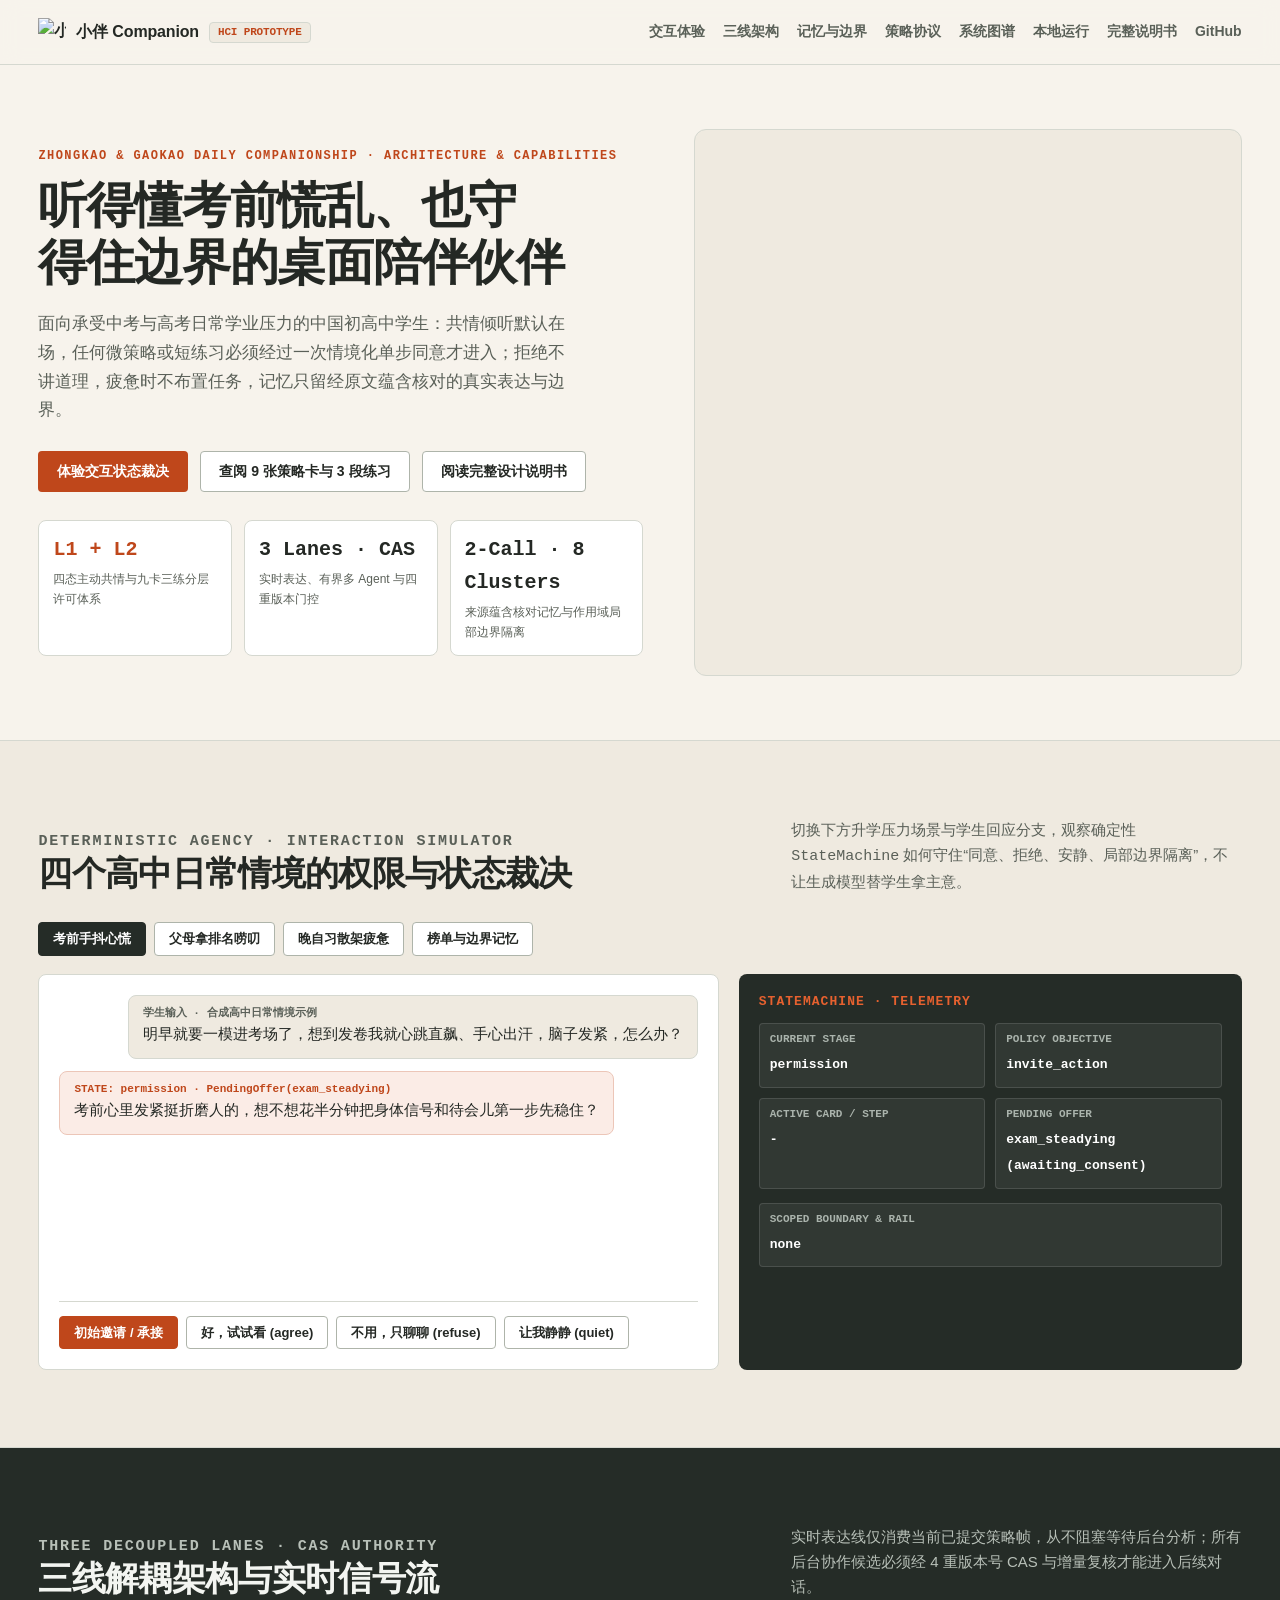
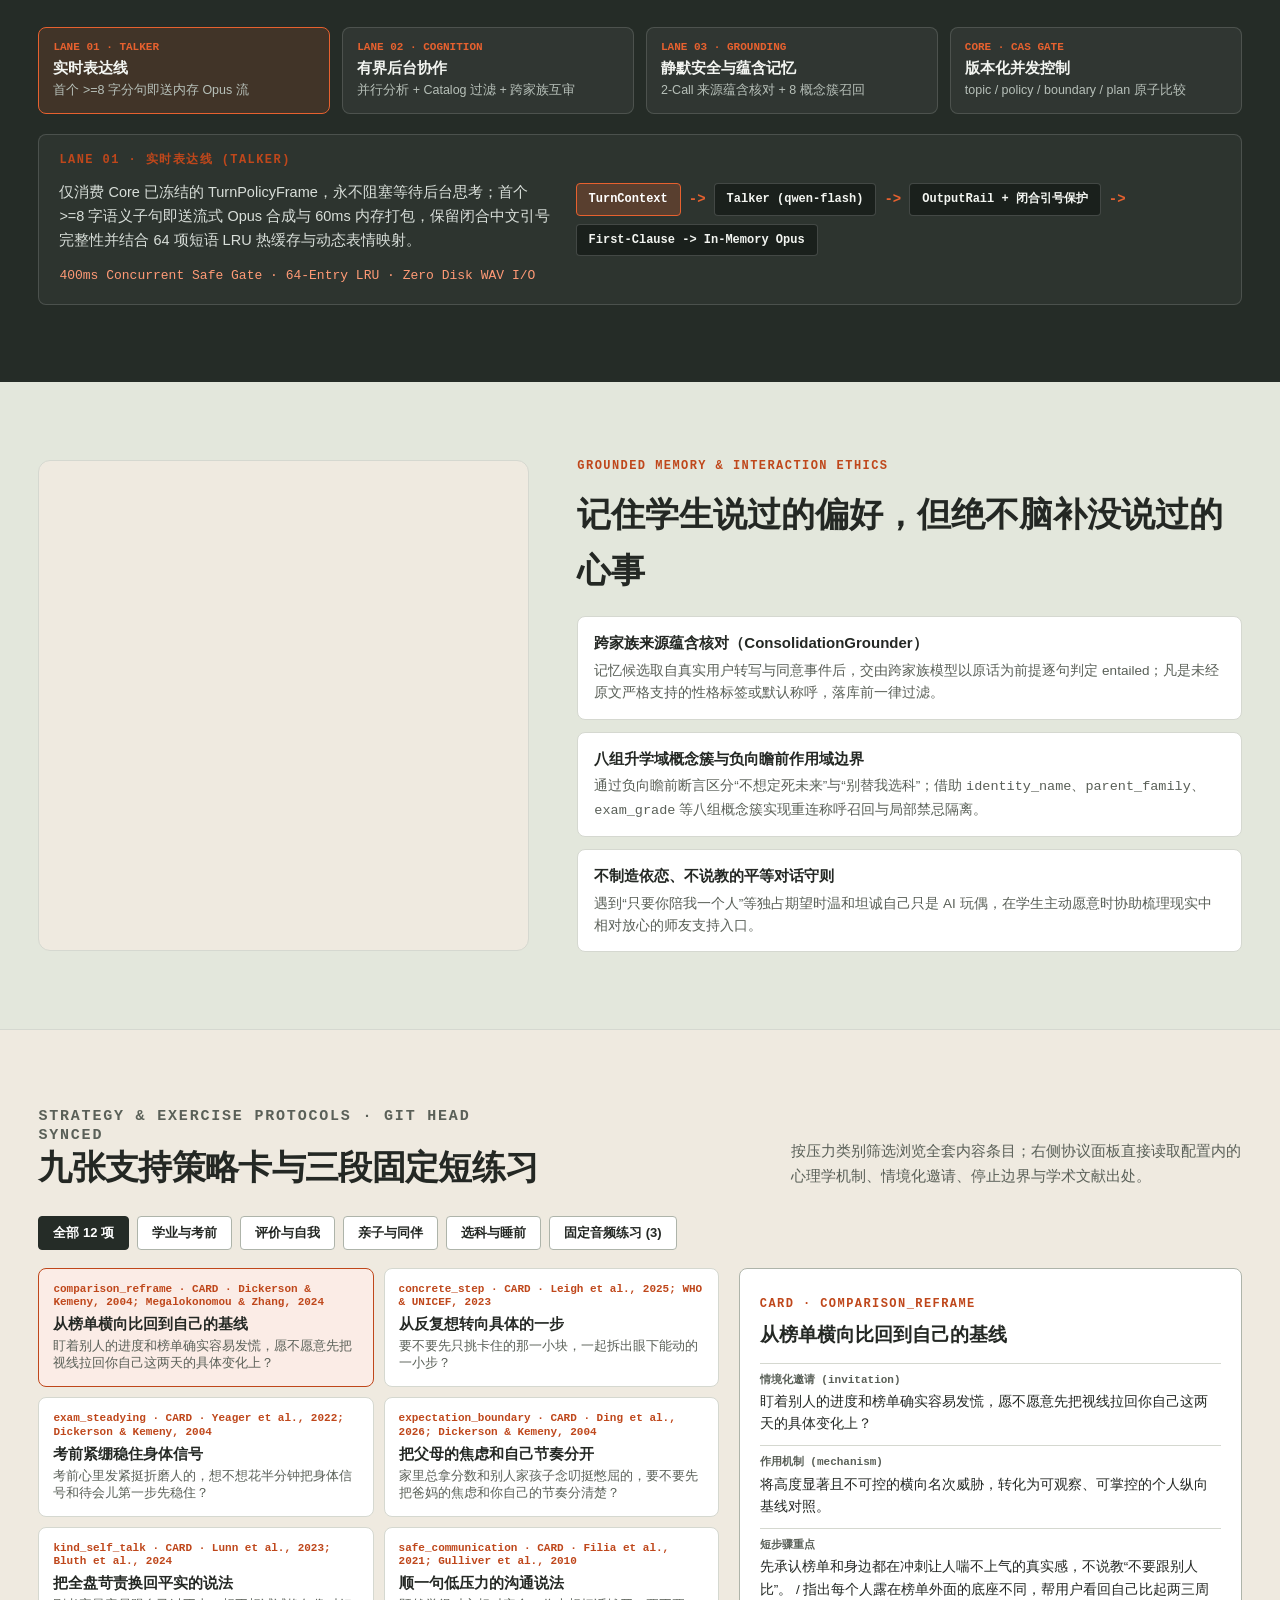
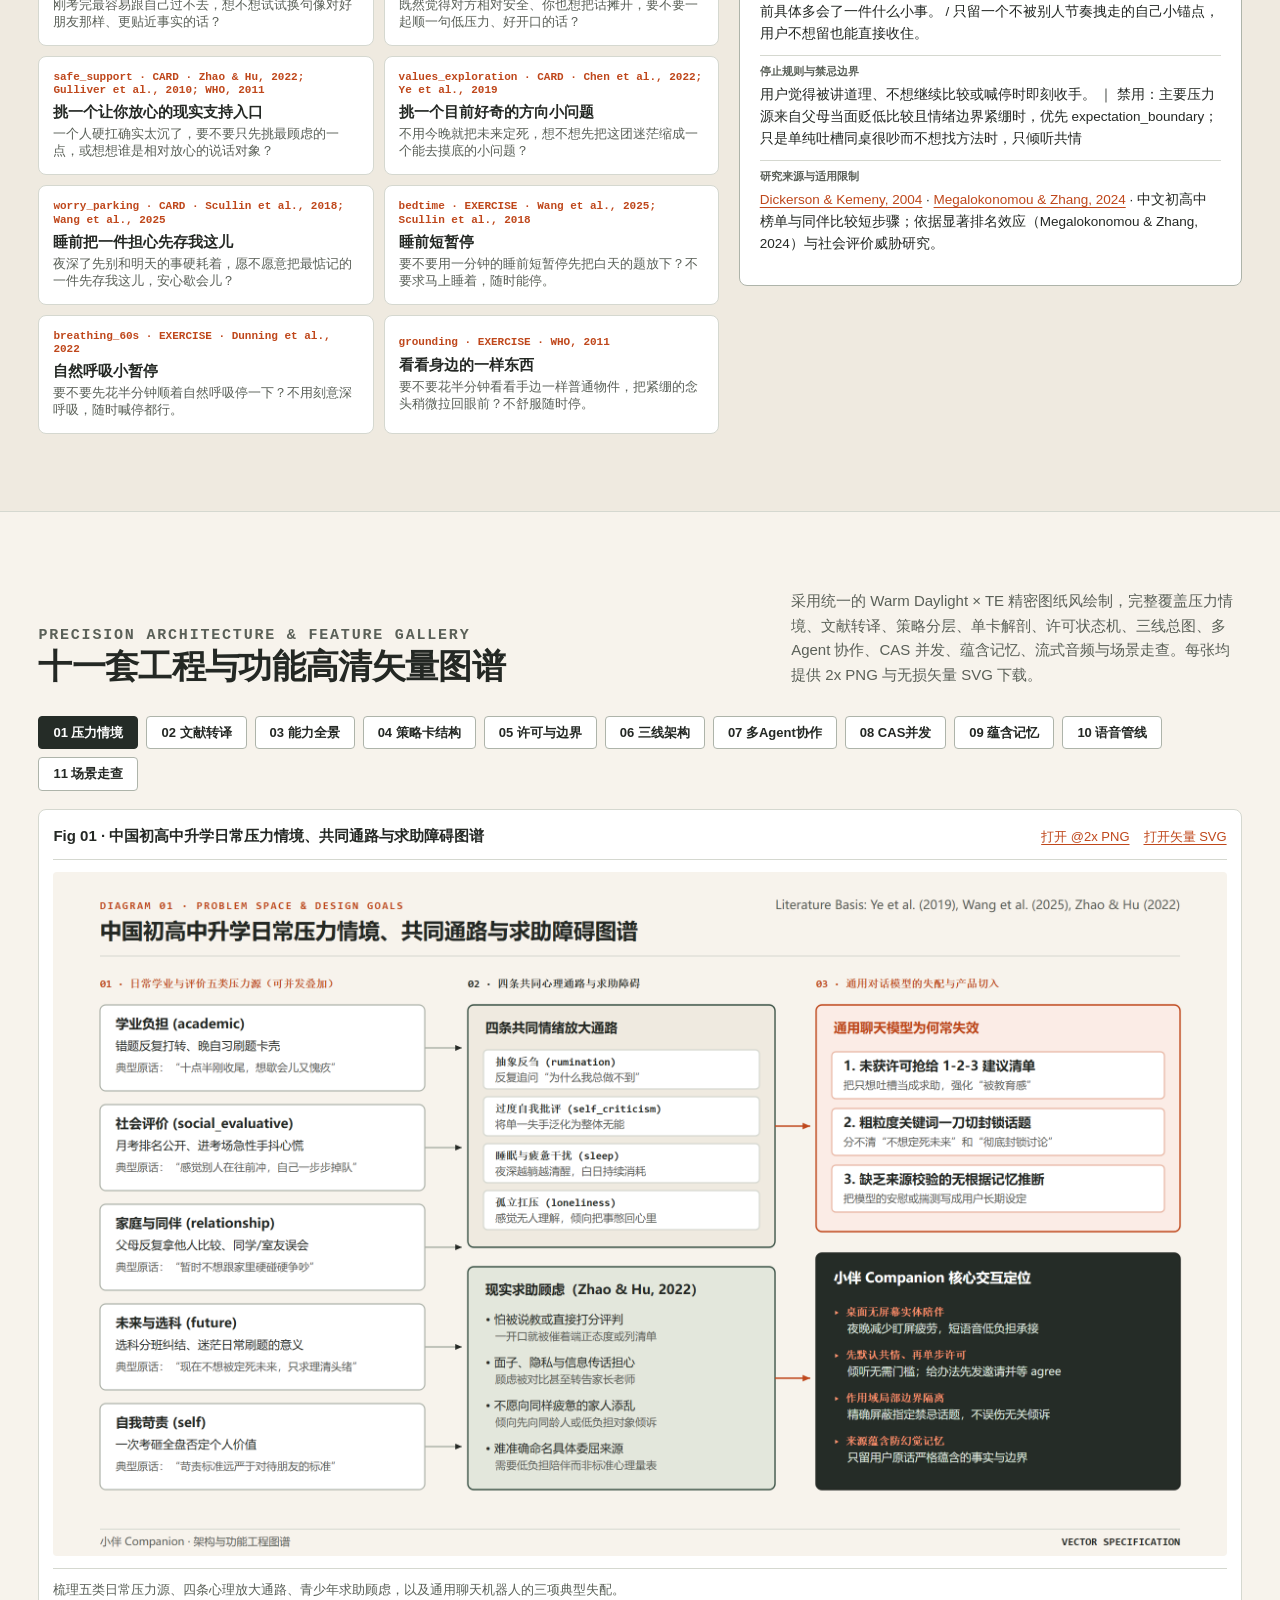
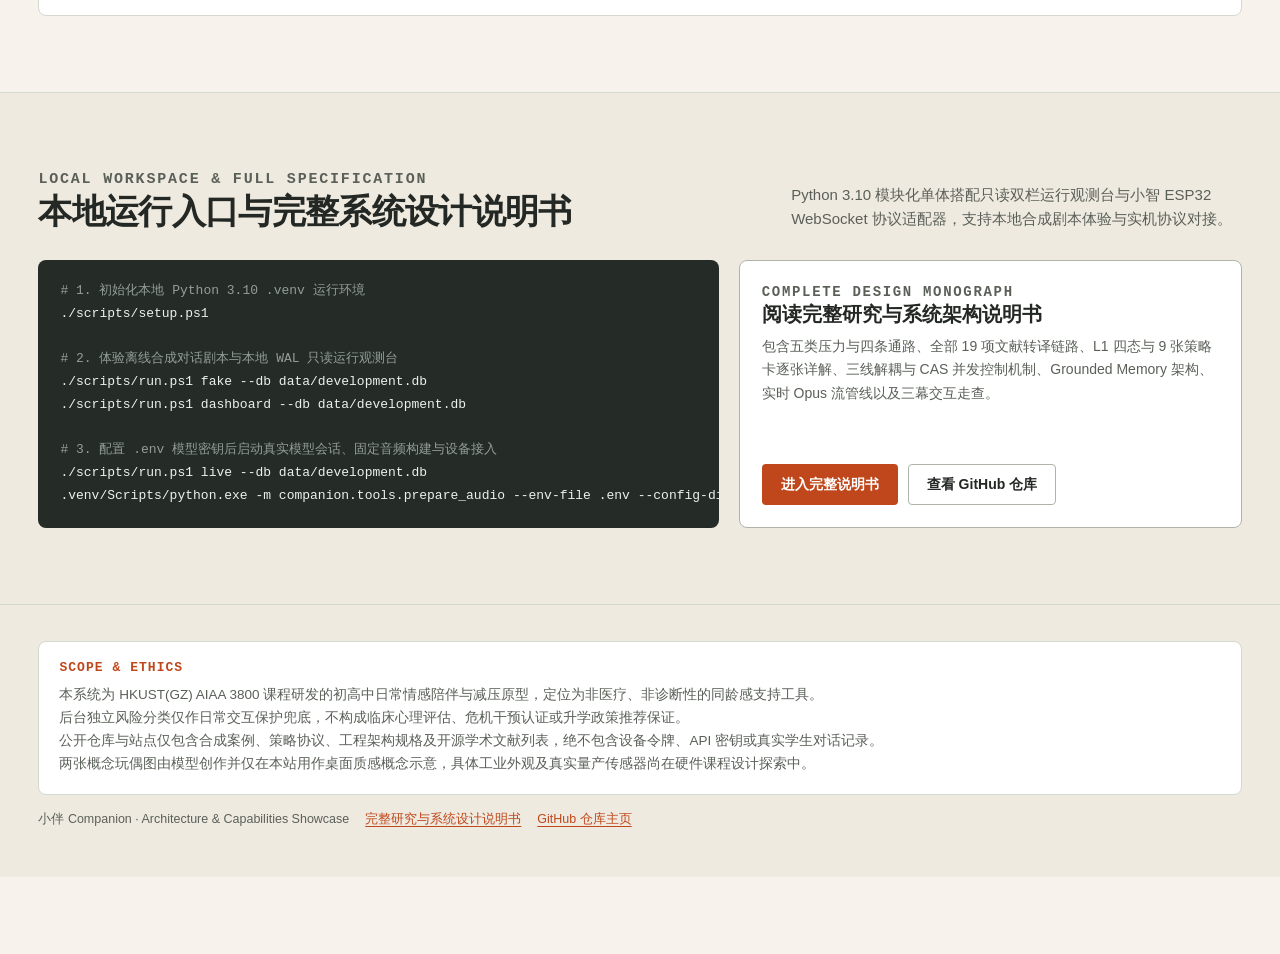
==== commit ba15211d: "docs(public): publish standalone architecture and capability showcase with 11 vector diagrams" ====
--- a/docs/index.html
+++ b/docs/index.html
@@ -1,668 +1,313 @@
-<!doctype html><html lang="zh-CN"><head><meta charset="utf-8"><meta name="viewport" content="width=device-width, initial-scale=1"><title>情感陪伴玩偶的研究与系统设计</title><style>:root {
-  color-scheme: light;
-  --ink: #252c2b;
-  --muted: #6a7470;
-  --accent: #28685f;
-  --rule: #dce0da;
-  --sans: "Microsoft YaHei", "Noto Sans CJK SC", sans-serif;
-}
-* { box-sizing: border-box; }
-html { scroll-behavior: smooth; scroll-padding-top: 32px; }
-body { margin: 0; background: #fdfcf9; color: var(--ink); }
-main {
-  width: min(840px, calc(100% - 56px));
-  margin: 0 auto;
-  padding: 80px 0 100px;
-  font: 18px/1.95 "Noto Serif CJK SC", "Source Han Serif SC", "Songti SC", SimSun, serif;
-}
-.report-header { margin: 0 0 56px; }
-.kicker { color: var(--muted); font: 12px/1.6 var(--sans); letter-spacing: .12em; margin-bottom: 24px; }
-h1 { font: 700 39px/1.45 var(--sans); letter-spacing: -.035em; margin: 0 0 20px; }
-.subtitle { font: 18px/1.8 var(--sans); color: var(--muted); margin: 0; }
-h2 { font: 600 27px/1.5 var(--sans); margin: 74px 0 28px; letter-spacing: -.02em; }
-h3 { font: 600 20px/1.65 var(--sans); margin: 38px 0 16px; }
-p { margin: 0 0 20px; text-align: justify; overflow-wrap: break-word; }
-a { color: var(--accent); text-decoration-thickness: 1px; text-underline-offset: 4px; }
-code { font: .82em Consolas, monospace; overflow-wrap: anywhere; }
-figure { margin: 36px -40px 38px; }
-figure img { display: block; width: 100%; height: auto; }
-figcaption { font: 13px/1.8 var(--sans); color: var(--muted); margin: 14px 40px 0; }
-.table-scroll { margin: 26px 0 32px; overflow-x: auto; }
-table { width: 100%; border-collapse: collapse; font: 13px/1.8 var(--sans); }
-th, td { padding: 12px 10px; text-align: left; vertical-align: top; border-bottom: 1px solid var(--rule); }
-th { border-top: 1px solid #6a7470; border-bottom-color: #a2aca5; font-weight: 600; }
-td:first-child { font-weight: 500; }
-blockquote { border-left: 2px solid var(--rule); margin: 24px 0; padding-left: 24px; }
-.side-toc { position: fixed; left: 30px; top: 80px; bottom: 32px; width: 205px; overflow-y: auto; font: 12px/1.8 var(--sans); }
-.side-toc p { text-align: left; color: var(--muted); margin-bottom: 16px; }
-.toc ul { list-style: none; padding: 0; margin: 0; }
-.toc li { margin: 0 0 13px; }
-.toc a { color: #606a65; text-decoration: none; }
-.toc a:hover, .toc a:focus-visible { color: var(--accent); text-decoration: underline; }
-.mobile-toc { display: none; }
-.edition { border-top: 1px solid var(--rule); margin-top: 52px; padding-top: 18px; font: 12px/1.8 var(--sans); color: var(--muted); }
-@media (min-width: 1280px) and (max-width: 1500px) {
-  main { margin-left: 290px; }
-  figure { margin-left: -20px; margin-right: -20px; }
-  figcaption { margin-left: 20px; margin-right: 20px; }
-}
-@media (max-width: 1279px) {
-  .side-toc { display: none; }
-  .mobile-toc { display: block; border-bottom: 1px solid var(--rule); padding: 14px 28px; font: 13px/1.7 var(--sans); }
-  .mobile-toc summary { cursor: pointer; color: var(--muted); }
-  .mobile-toc .toc { padding: 18px 0 4px; columns: 2; }
-  main { padding-top: 48px; }
-  figure { margin-left: 0; margin-right: 0; }
-  figcaption { margin-left: 0; margin-right: 0; }
-}
-@media (max-width: 600px) {
-  main { width: calc(100% - 40px); font-size: 17px; line-height: 1.9; padding-top: 36px; }
-  h1 { font-size: 30px; }
-  h2 { font-size: 24px; margin-top: 54px; }
-  h3 { font-size: 19px; margin-top: 30px; }
-  .report-header { margin-bottom: 40px; }
-  .subtitle { font-size: 16px; }
-  .mobile-toc { padding: 12px 20px; }
-  .mobile-toc .toc { columns: 1; }
-  .table-scroll table { min-width: 640px; }
-  figure { margin: 28px -10px; }
-  figcaption { margin-left: 10px; margin-right: 10px; }
-}
-@media print {
-  @page { size: A4; margin: 18mm 16mm; }
-  body { background: white; }
-  .side-toc, .mobile-toc, .edition { display: none; }
-  main { width: auto; max-width: none; margin: 0; padding: 0; font-size: 10pt; line-height: 1.75; }
-  .report-header { margin-bottom: 24pt; }
-  h1 { font-size: 23pt; }
-  h2 { font-size: 16pt; margin-top: 24pt; break-after: avoid; }
-  h3 { font-size: 12pt; break-after: avoid; }
-  p { orphans: 3; widows: 3; margin-bottom: 10pt; }
-  figure { margin: 16pt 0; break-inside: avoid; }
-  figure img { max-height: 220mm; object-fit: contain; }
-  figcaption { font-size: 8pt; margin: 7pt 0 0; }
-  .table-scroll { overflow: visible; }
-  .table-scroll table { min-width: 0; font-size: 8pt; }
-  tr { break-inside: avoid; }
-  thead { display: table-header-group; }
-  a { color: inherit; text-decoration: none; }
-}
-</style><link rel="stylesheet" href="assets/home.css"></head><body class="project-home"><section class="showcase-intro" aria-labelledby="showcase-heading">
-  <header class="showcase-toolbar">
-    <div>
-      <h2 id="showcase-heading">项目交互展示</h2>
-      <p>在下方体验对话、探索系统；完整项目介绍接在展示之后。</p>
-    </div>
-    <nav aria-label="展示与项目介绍">
-      <a class="showcase-open" href="showcase.html" target="_blank" rel="noopener">单独打开交互展示（新窗口）</a>
-      <a href="#research-report">阅读完整项目介绍</a>
-    </nav>
-  </header>
-  <iframe
-    class="showcase-frame"
-    src="showcase.html"
-    title="Companion 项目交互展示：对话体验、系统架构与支持策略"
-    width="1440"
-    height="760"
-  ></iframe>
-  <p class="showcase-caption">展示区内可滚动和点击。<a href="#research-report">继续阅读下方的研究与系统设计说明</a></p>
-</section>
-<div id="research-report"><nav class="side-toc" aria-label="章节目录"><p>情感陪伴玩偶<br>研究与系统设计</p><div class="toc">
-<ul>
-<li><a href="#_1">情感陪伴玩偶的研究与系统设计</a><ul>
-<li><a href="#_2">摘要</a></li>
-<li><a href="#1">1. 日常压力中的支持需求</a></li>
-<li><a href="#2">2. 研究依据如何影响设计</a></li>
-<li><a href="#3">3. 支持内容与交互组织</a></li>
-<li><a href="#4">4. 后台协作如何形成支持方向</a></li>
-<li><a href="#5">5. 跨会话记忆与反馈</a></li>
-<li><a href="#6">6. 对话持续变化时的执行控制</a></li>
-<li><a href="#7">7. 三个合成交互过程</a></li>
-<li><a href="#8">8. 验证结果与尚待回答的问题</a></li>
-<li><a href="#a">附录A 设计要求与实现对应</a></li>
-<li><a href="#b">附录B 角色契约与版本说明</a></li>
-<li><a href="#_5">参考文献与项目资料</a></li>
-</ul>
-</li>
-</ul>
-</div>
-</nav><details class="mobile-toc"><summary>章节目录</summary><div class="toc">
-<ul>
-<li><a href="#_1">情感陪伴玩偶的研究与系统设计</a><ul>
-<li><a href="#_2">摘要</a></li>
-<li><a href="#1">1. 日常压力中的支持需求</a></li>
-<li><a href="#2">2. 研究依据如何影响设计</a></li>
-<li><a href="#3">3. 支持内容与交互组织</a></li>
-<li><a href="#4">4. 后台协作如何形成支持方向</a></li>
-<li><a href="#5">5. 跨会话记忆与反馈</a></li>
-<li><a href="#6">6. 对话持续变化时的执行控制</a></li>
-<li><a href="#7">7. 三个合成交互过程</a></li>
-<li><a href="#8">8. 验证结果与尚待回答的问题</a></li>
-<li><a href="#a">附录A 设计要求与实现对应</a></li>
-<li><a href="#b">附录B 角色契约与版本说明</a></li>
-<li><a href="#_5">参考文献与项目资料</a></li>
-</ul>
-</li>
-</ul>
-</div>
-</details><main><article><header class="report-header"><p class="kicker">课程项目研究报告</p><h1 id="_1">情感陪伴玩偶的研究与系统设计</h1><p class="subtitle">日常压力支持中的内容选择、用户控制与跨会话记忆</p></header>
-<h2 id="_2">摘要</h2>
-<p>本项目面向中国大陆高中生日常压力，旨在设计一个能够理解具体处境、提供适配支持，并根据用户反馈持续调整的情感陪伴玩偶。玩偶通过短语音对话提供倾听、澄清和自愿的小步骤支持。设计的难点在于，相似的情绪表述可能来自不同处境，用户也未必希望得到建议。系统需要理解当前需求，并在用户拒绝、改变话题或更正信息时及时调整。</p>
-<p>项目围绕这些问题核查了16项研究与官方资料，形成六类支持策略和三段短练习。后端将实时表达、后台策略评议、风险检测和长期记忆分开处理：Talker负责当轮回应，后台角色分析情境并评议支持方向，规则与状态机控制许可、执行和取消。记忆保存用户明确陈述及其来源，支持时间限制、更正和跨会话使用。</p>
-<p>目前已完成152项离线检查、17段固定合成多轮场景的真实模型回放及补测，以及30次普通动态语音测试。文本首句P50为1.258秒，客户端首包P50为3.609秒，后台任务P50为12.611秒；文本和后台时延仍高于原定目标。课程验收使用合成案例，允许成年成员扮演，尚未开展目标用户效果研究或ESP32实际首响测量。本文据此讨论设计选择、实现机制及现有证据的适用范围。</p>
-<h2 id="1">1. 日常压力中的支持需求</h2>
-<h3 id="11">1.1 从情绪表述理解具体处境</h3>
-<p>“想到考试就难受”可能有多种含义：一道题反复做错，被同学比较，担心父母责备，或者已经很疲倦却停不下来。回应前，系统需要知道用户正在困扰什么，也需要知道对方此刻希望怎样被回应。有人想把事情说清楚，有人愿意一起找办法，还有人只是想说一会儿。</p>
-<p>这构成了项目的主要设计问题：语音回应需要及时，支持选择却需要足够的情境和意愿信息。随着对话继续，先前的理解还可能被补充或推翻。系统既要保持交流连续，也要让用户能够拒绝建议、停止练习、纠正记忆，并决定哪些内容可以留到以后再谈。</p>
-<p>最终成果为实体情感陪伴玩偶。本仓库实现对话、支持策略、记忆与语音接入等后端能力，团队成员将通过小智开发板完成硬件接入与实体制作。简短说话可以减少阅读长文本和操作界面的负担，适合项目所设想的日常使用情境。它是否降低评判感、增加表达意愿，以及用户会怎样理解这种陪伴关系，仍需实际参与者研究。当前已经完成后端与小智语音协议的本机联调；图01中的外形是概念表现，工业设计和真实未成年人试用不在已有成果之内。</p>
-<figure><a href="research-design/assets/fig01-context.png" title="点击查看原图"><img alt="图01 日常压力支持的使用情境" src="research-design/assets/fig01-context.png" /></a><figcaption>图01．目标情境、课程演示与现实支持。人物和玩偶均为生成的概念图；课程演示者为成年人。</figcaption></figure>
-<h3 id="12">1.2 压力来源、共同路径与求助障碍</h3>
-<p>项目用五类压力组织对话信息：学业、社会评价、关系、未来迷茫和自我压力。这些标签可以重叠。例如，“父母因为排名责备我，我晚上还一直想”同时涉及学业、评价和关系。标签帮助系统识别情境，具体支持仍取决于用户最在意的部分。</p>
-<p>反复想、自我批评、睡眠变差和孤独，是另外一组对话线索。它们描述困扰怎样持续或表现，与压力来源处于不同层次。反复想可能发生在学业、关系或未来选择中；同一种压力也可能主要表现为自我批评或睡前难以停下。系统保留这些区别，有原话依据时才记录相应线索。</p>
-<p>求助障碍进一步影响支持方式。怕被评价、担心隐私、怕给别人添负担、不知道找谁，或认为联系人不安全，都可能使“去找人聊聊”成为不合适的建议。选择现实支持前，系统需要了解用户愿不愿意联系、最担心什么，以及是否存在相对安全的入口。</p>
-<p>五类压力是本项目的工作分类。ASQ-CN研究在420名中国中学生中得到的是六因子结构，本文借其理解压力来源的多样性，并未将两者等同。<a href="https://pmc.ncbi.nlm.nih.gov/articles/PMC6669116/">E01</a> 四条共同路径同样用于理解当前表达，不构成诊断或普遍的致病链。情绪强度、尝试意愿、睡前情境、隐私空间和身体聚焦不适，则作为当次选择的条件另行判断。</p>
-<h3 id="13">1.3 课程原型的范围</h3>
-<p>系统支持短时倾诉、必要澄清、情绪承接、自愿的小步骤、短练习和现实支持入口探索，也处理安静、退出与再次唤醒。跨会话记忆用于保留称呼、明确边界及相关经历。出现风险信号时，普通对话转入独立检测与固定支持通路。</p>
-<p>研究情境与实际验收对象有所区别。已有文献涉及青少年，但课程原型采用合成案例，成年成员可以扮演学生；项目尚无目标用户访谈、共创设计、正式成年用户研究或长期效果研究。心理诊断、完整心理治疗、生涯测评和未经核查的升学决策也不属于当前功能。系统提供现实支持的表达协助，由用户决定是否联系，不自动通知家长、老师或其他人。</p>
-<h2 id="2">2. 研究依据如何影响设计</h2>
-<h3 id="21">2.1 资料选择与研究范围</h3>
-<p>前期工作从《研究链 v3》出发，核对原始论文、作者公开稿、综述和官方手册，登记了16项来源的研究对象、方法、可借鉴内容及限制。它是一项面向设计问题的证据审阅：关注哪些机制适合转成短对话，以及转译时需要保留哪些条件。完整登记见<a href="https://github.com/hhuang999/AIAA3800-companion-doll-backend/blob/main/companion/docs/autonomous-upgrade/research/EVIDENCE_REVIEW.md">证据审阅表</a>。</p>
-<p>资料的证据强度和读取范围各不相同。情境研究主要用于理解支持需求，实验研究提供局部机制线索，人工干预提供活动组织方式，对话系统研究则提供策略与语言生成的接口参考。E03、E07和E12主要读取摘要，其余来源的具体范围列在文末。项目没有登记穷尽性检索与预注册筛选流程，因此这份审阅不作为一项新的系统综述。</p>
-<h3 id="22">2.2 混合压力要求保留情境差异</h3>
-<p>压力测量研究呈现了不同生活领域；浙江三波队列进一步报告了学业压力、后续情绪症状与睡眠、孤独之间的统计联系。<a href="https://pmc.ncbi.nlm.nih.gov/articles/PMC6669116/">E01</a> <a href="https://onlinelibrary.wiley.com/doi/10.1002/jad.12471">E02</a> 这些发现使项目采用多标签情境分析，并区分事件与当前困扰过程。一次输入可以同时涉及家庭期待和反复想，系统再据用户意愿选择一个讨论焦点。</p>
-<p>观察研究中的中介关系受自陈测量、混杂因素和样本地域限制。系统据此记录有来源的线索，而不判断某条病理因果链已经成立。这样也为后续纠正留下空间：用户补充“我不是担心分数，我是不想再被比较”，应当改变分析和候选支持。</p>
-<h3 id="23">2.3 求助研究使用户控制成为设计条件</h3>
-<p>社会评价威胁的实验元分析，将部分不可控且可能受到负面评价的任务与急性应激反应联系起来。<a href="https://pubmed.ncbi.nlm.nih.gov/15122924/">E03</a> 青少年求助调查与综述则反复涉及保密、信任、污名顾虑、自力更生倾向和非正式支持。<a href="https://pmc.ncbi.nlm.nih.gov/articles/PMC9478167/">E04</a> <a href="https://pmc.ncbi.nlm.nih.gov/articles/PMC3022639/">E05</a> 两类资料的对象和测量不同，但都提示设计需要认真对待表达的社会成本。</p>
-<p>项目将这一判断落实为可拒绝的邀请、话题边界和有条件的现实支持。父母、老师或朋友的身份并不能说明具体联系人安全；系统需要依据用户提供的情况再决定是否推进。回应也应减少评判和无依据的保证，使用户可以纠正系统而不必为自己的选择辩护。</p>
-<p>求助数据只在原样本与分母下解释。例如，长沙研究中的正式求助13.9%和向心理老师求助10.2%，均为求助者中的渠道比例，且渠道可以重叠。这些数字帮助理解渠道使用，不能用来预测玩偶会提高多少求助率。</p>
-<h3 id="24">2.4 从支持机制到短语音活动</h3>
-<p>具体与抽象加工的实验，为把笼统自我评价转向具体片段提供了线索；EASE中的小问题组织方式，则帮助界定怎样选择可影响的一步。<a href="https://ora.ox.ac.uk/objects/uuid%3A1bfdd831-ddfe-4efb-9dab-7b802d9ff8af/files/rrj430622m">E06</a> <a href="https://www.who.int/publications/i/item/9789240082755">E08</a> 这两项依据共同进入S16：先缩小讨论范围，再由用户决定是否行动。</p>
-<p>完美主义研究区分高标准追求与完美主义担忧，青少年自我关怀试验提供了温和自我对话的研究背景。<a href="https://pubmed.ncbi.nlm.nih.gov/37194469/">E07</a> <a href="https://self-compassion.org/wp-content/uploads/2024/06/Bluth2024.pdf">E09</a> 因此，kind_self_talk聚焦用户已经说出的苛责，帮助形成更准确的表达，不把所有高目标都看作问题。</p>
-<p>人际干预综述与高中生生涯课程，分别影响了安全表达和方向探索的内容组织。<a href="https://www.nature.com/articles/s41398-021-01406-7.pdf">E10</a> <a href="https://pmc.ncbi.nlm.nih.gov/articles/PMC8784529/">E11</a> 睡前书写实验启发了担忧暂存：把一件事留到合适时间处理，避免在临睡前继续展开任务。<a href="https://pubmed.ncbi.nlm.nih.gov/29058942/">E12</a> PFA中的倾听、尊重意愿与连接原则用于现实支持设计。<a href="https://iris.who.int/bitstream/handle/10665/44615/9789241548205_eng.pdf?sequence=1">E13</a></p>
-<p>这些改编保留了有限的支持动作，也改变了原活动的形式与剂量。EASE有受训支持者、多次小组活动和照顾者参与；自我关怀与生涯课程持续数周；睡前书写实验来自健康青年成人的五分钟书写与单夜测量。项目中的几句语音需要独立评价。正念项目元分析中随对照条件、随访和研究质量而变化的结果，以及有限的伤害报告，也促使短练习保留自愿入口、身体不适排除和即时停止。<a href="https://pmc.ncbi.nlm.nih.gov/articles/PMC9340039/">E16</a></p>
-<h3 id="25">2.5 策略选择与语言表达的分工</h3>
-<p>ESConv将支持技能组织为对话策略并用于语料标注；PPDPP展示了将策略动作映射为语言指令的方法。<a href="https://aclanthology.org/2021.acl-long.269/">E14</a> <a href="https://openreview.net/pdf?id=MCNqgUFTHI">E15</a> 项目借鉴了这种分工：先明确支持方向，再约束当前表达。原研究的训练程序和效果数字没有直接用于本系统。</p>
-<p>据此形成的设计要求可以沿图02追溯。文献主要影响情境理解、内容条件和用户控制；前后台隔离、版本发布与清除恢复，还来自语音响应和数据一致性的工程需要。后者需要通过运行行为检验，不能仅靠心理学概念说明其合理性。</p>
-<figure><a href="research-design/assets/fig02-evidence.svg" title="点击查看原图"><img alt="图02 证据到可观察设计的转译" src="research-design/assets/fig02-evidence.svg" /></a><figcaption>图02．研究线索、设计要求和实现之间的对应。箭头表示设计推导，详细对应表见附录A。</figcaption></figure>
-<h2 id="3">3. 支持内容与交互组织</h2>
-<h3 id="31">3.1 一次对话可以停在哪里</h3>
-<p>系统允许用户停留在倾听与澄清阶段。开场、探索、安慰、许可、行动、收尾和安静，规定的是当前回应的范围；用户可以在探索中要求安静，在行动中停止，也可以在收尾后重新提出话题。练习与危机则有各自的运行模式。</p>
-<p>这种交互需要不同模块共同完成。实时通路负责眼前的回应，后台根据新信息形成支持方向，安全通路独立判断风险，记忆服务保存以后仍适用的信息。后台完成一次评议后，结果先接受发布检查，供后续合法回合使用，不直接插播语音。图03给出了这些职责的关系。</p>
-<figure><a href="research-design/assets/fig03-system.svg" title="点击查看原图"><img alt="图03 系统职责与主要数据关系" src="research-design/assets/fig03-system.svg" /></a><figcaption>图03．系统总图。前台读取当轮策略与记忆；后台异步形成候选；风险和取消可以改变输出权限。</figcaption></figure>
-<p>“安静”通常由一句简短确认开始，随后停止推进和追问，连接仍然保留。再次唤醒由适配器传入真实来源，不能从普通文本中的唤醒词推断。重新连接后可以读取适用记忆，旧会话的行动许可则不延续。是否在开场提起过去的事，还取决于来源、时间和用户允许的范围。</p>
-<h3 id="32">3.2 从通用原则到具体内容</h3>
-<p>倾听、准确表达和尊重意愿贯穿所有互动，由persona、阶段提示和输出护栏共同约束。策略卡处理更具体的问题，短练习执行固定脚本，风险响应另走独立通路。图04中这些层次各有用途，普通倾诉无需先选中某张卡。</p>
-<figure><a href="research-design/assets/fig04-content.svg" title="点击查看原图"><img alt="图04 内容层次与策略组织" src="research-design/assets/fig04-content.svg" /></a><figcaption>图04．当前内容包中的六类策略、三段练习及独立风险响应。现实支持由安全表达和入口探索两张卡分别承接。</figcaption></figure>
-<p>策略目录先检查内容是否启用、本会话是否拒绝或已用到上限，以及情绪强度、准备度、必要情境与排除条件，再对合格条目排序。压力与路径只需任一目标侧匹配；中文关键词用于有限排序，最多向Planner提供少量候选。混合情境中仍只选择一个当前焦点，没有合适内容时继续倾听或澄清。</p>
-<p>一次行动执行一张卡。六张卡各自限制每会话最多一次，通常三步，睡前暂存为两步，实际步数还受状态机总上限限制。结束或拒绝后不自动接着换卡；用户后来提出新的需要，可以重新经过资格与许可检查。这使行动保持有限，也给用户留下调整方向的空间。</p>
-<h3 id="33">3.3 邀请与同意之间</h3>
-<p>一个邀请先成为待输出提议，在收到服务端<code>started</code>回调后激活。用户明确同意、提议仍有效且存在合格内容，系统才进入行动。当前回调表示服务端开始执行，设备是否已播放到用户耳中尚无逐段ACK确认。</p>
-<p>有时用户已同意“试一个办法”，后台却还没有选出卡片。系统会保留有期限的等待；若之后选中一段具体练习，还要说明练习并再次征求同意。换题、拒绝、强情绪、提议过期或其他控制变化，都可能终止这次邀请。</p>
-<figure><a href="research-design/assets/fig05-consent.svg" title="点击查看原图"><img alt="图05 交互阶段与许可的关键转移" src="research-design/assets/fig05-consent.svg" /></a><figcaption>图05．邀请激活、明确同意和执行是不同事件。拒绝与中止先在当前状态生效，后台随后重评。</figcaption></figure>
-<h3 id="34">3.4 六类策略的共同约定</h3>
-<p>每张卡保存机制依据、最低必要信息、适用与排除条件、步骤、禁语、退出、跟进及反馈解释。Planner和Critic读取选择所需的摘要；Talker执行时只读取当前一步。Analysis提供有来源的情境，Catalog筛选，状态机决定能否进入行动，角色之间的交接见第4节。</p>
-<p>六卡都排除高情绪强度和低行动准备度。用户说停、表示无用或不适、改为只想倾诉，或者出现安全信号时，系统退出当前行动。后续事项应来自用户明确提出的未来事件或允许再谈的内容，不索取行动承诺；结束任务仍需核对来源，单独一个“明天”不会形成提醒承诺。</p>
-<p>反馈也有共同规则。执行完步骤只记录完成，明确表达的帮助或不适才与实际支持关联。负反馈阻止本会话再次推荐相应内容，并保存有范围的支持经历。下文各卡沿着问题、条件、过程和反馈展开；示例语句均为合成表达。</p>
-<figure><a href="research-design/assets/fig06-strategy-card.png" title="点击查看原图"><img alt="图06 S16策略卡的内部结构" src="research-design/assets/fig06-strategy-card.png" /></a><figcaption>图06．以S16为例，一张卡同时描述支持步骤和使用条件。生成图中的简要标签由正文与配置补充。</figcaption></figure>
-<h3 id="35-s16">3.5 从反复想转向具体的一步（S16）</h3>
-<p>S16用于用户愿意尝试、且能够讨论一个具体片段的学业困扰或反复想。它把“为什么我总是不行”缩小到眼前的事情，再找出自己可以影响的部分。具体加工实验与EASE的小问题组织方式提供了这一改编的依据（E06、E08）。最低信息是一件当前困扰的事，用户已说明时就沿着原话继续，不重新询问整个经过。</p>
-<p>执行从一个片段开始。例如，“只看刚才卡住的那一处就好，暂时不用解决全部。”接着区分一件可以影响的小事，最后由用户决定是否选择最小下一步。个人无法控制的问题应当保留其现实限制，不能转写成“只要努力就能解决”。不安全关系和要求详细回忆创伤的情境排除此卡；“别想了去做就好了”“你又在钻牛角尖”也属于禁语。</p>
-<p>这张卡的局部结果可以是说清一个片段，或选定一个小步骤。用户愿意行动不等于压力已经减轻；“刚才这样问有帮助”则能够关联到实际输出。若用户转而只想说一会儿，系统回到倾听，不紧接着推荐另一张相似卡。</p>
-<h3 id="36-kind_self_talk">3.6 把苛责换成准确温和的一句话（kind_self_talk）</h3>
-<p>kind_self_talk从用户已经说出的苛责内容出发，关注一次表现怎样被扩大成对整个人的评价。它合并了朋友视角、双重标准检查和温和自我对话，依据为完美主义担忧研究与青少年自我关怀试验（E07、E09）。使用前需要确认用户愿不愿意尝试另一种说法。</p>
-<p>系统先承接这句评价，随后邀请用户形成一句对朋友也说得出口、同时符合事实的话。例如：“‘这次没达到目标’，会不会比‘我整个人都不行’更贴近事实？”用户可以改成自己的版本，也可以不用。表达应保持准确，不评价身材或能力高低，不要求接受“你就是最棒的”“你一点问题都没有”之类保证。</p>
-<p>现实威胁、欺凌和不安全关系需要先处理处境，不能被解释成用户想法出了问题。若用户觉得改写空泛、被纠正，或者只是想被听见，系统停止改写。采用一句话只说明本次表达获得接受；拒绝也提供了适配信息，而不是需要争辩的错误。后续使用相关记忆，仍以用户主动谈起或允许跟进为条件。</p>
-<h3 id="37-safe_communication">3.7 练一句安全的表达（safe_communication）</h3>
-<p>这张卡用于用户希望向一个相对安全的人表达感受或请求。内容借鉴人际干预中的沟通分析与角色练习，并结合求助研究中的信任问题（E10、E05）。选择前至少要知道想对谁说什么，以及是否担心报复、泄露或伤害。Catalog要求明确的<code>safe_contact</code>条件；对象的身份本身不能替代这些信息。</p>
-<p>用户同意后，先确认核心意思和合适时机，再根据原话拟一句感受与请求，最后由用户决定保留、改写或不用。例如，“刚才被打断时我有点难受，我想先讲完。”系统不猜对方动机，也不要求对质、原谅或和解。威胁、欺凌、缺少隐私空间和睡前情境排除此卡；补充了不安全信息时也应立即停止。</p>
-<p>草拟、打算使用、已经发送和收到回应，是四种不同的事实。记忆只能在用户明确报告后记录后两者，系统也不能保证对方不会生气。若用户转向寻找其他现实支持，需要另一次判断与许可，不在拟句之后自动追加第二项行动。跟进限于用户愿意再谈的事项。</p>
-<h3 id="38-safe_support">3.8 找到一个现实支持入口（safe_support）</h3>
-<p>safe_support帮助用户考虑愿意联系谁、通过什么方式、透露多少。求助调查、障碍综述与PFA中的连接原则构成其依据（E04、E05、E13）。它与安全表达分开保留，因为用户可能尚无合适联系人，当前任务正是寻找入口。</p>
-<p>系统先确认是否愿意考虑现实支持，再了解一个主要顾虑：评价、隐私、负担或安全。随后由用户选择相对安全的人或渠道，愿意时再拟一句低负担的开口，只包含用户同意透露的内容。例如，“你希望对方先听你说，还是帮你找合适的支持？”渠道是否存在、是否可用仍需核实，尤其不能默认学校一定提供某项服务，也不许诺绝对保密。</p>
-<p>睡前不推进这项行动，明确拒绝联系的人也不反复推荐。若候选对象都不安全，应保持支持，再依据情境讨论其他可信入口；高风险由独立通路处理。选择了入口或写出一句开口，并不代表已经联系。只有用户明确报告联系发生，系统才保存相应事实，后续也不会代发消息或声称已经通知他人。</p>
-<h3 id="39-values_exploration">3.9 找一个暂时想了解的方向（values_exploration）</h3>
-<p>面对未来迷茫，values_exploration帮助用户形成一个可以探索的问题。它借鉴中国高中生生涯课程中的探索与信息获取方式（E11），以压力研究提供情境参照（E01）。起点是用户提到的兴趣或困惑，不知道也可以保留未知。</p>
-<p>执行时先选一件有一点兴趣或在意的事，再将其变成小问题；用户愿意继续时，选择相关从业者、可信老师或官方资料等信息来源。“现在不用决定一辈子，可以先弄清你对这件事好奇什么”，体现了这张卡的尺度。系统不做职业匹配评分，不从一次兴趣推断天赋，也不提供未经核查的政策或录取保证。</p>
-<p>如果用户只想卸下焦虑、准备睡觉或暂时不愿规划，就停止探索。形成问题和决定暂缓都可以是当前选择，不能据此记录生涯困扰已经减轻。后续事项同样区分意图与事实：“想看看有没有讲座”不会被保存为讲座已经确定。</p>
-<h3 id="310-worry_parking">3.10 睡前把一件担心留待明天（worry_parking）</h3>
-<p>worry_parking在用户明确准备休息、又愿意留一句话时使用。睡前书写实验和睡眠关联研究提供了机制启发（E12、E02），具体改编则收缩为两步：确认一件留待以后处理的事，复述用户愿意留下的那句话，然后收尾。</p>
-<p>“这件事先留在这里，今晚不用把它解决完”是合成示例。过程不扩展成待办清单，用户拒绝记录时就直接结束，不再追问明天怎样安排。结构化条件要求睡前情境，排除不安全关系、强情绪和低准备度。</p>
-<p>本卡没有引入睡眠限制、刺激控制或其他失眠治疗规则，也不保证入睡。暂存、拒绝和结束都可能符合用户此刻的意图；是否睡得更好需要另外的反馈或测量。它与固定bedtime练习的区别在于，前者回应用户的一句话，后者播放预先定义的短暂停脚本。</p>
-<h3 id="311">3.11 三段短练习与内容取舍</h3>
-<p>短练习由固定文本和句后停顿组成，播放时不让Talker扩写。它们有独立邀请和明确同意；新输入、中止或风险接管会停止当前执行。中断后即便保留恢复线索，也要重新邀请。</p>
-<p>自然呼吸小暂停（<code>breathing_60s</code>）允许睁眼和选择舒适姿势，只留意一次自然呼吸，不加深、不数拍；身体聚焦不适时不进入或立即停止。它以E16为练习证据背景，当前音频连同停顿为36.25秒，历史ID中的60s并非现版时长。</p>
-<p>“看看身边一样东西”（<code>grounding</code>）将注意力短暂放到安全环境中的普通物件及一种颜色，无需回答。对脚下或椅子支撑的注意可以跳过。现版时长为33.7秒，来源登记为E13的支持原则，具体感官脚本尚无直接效果验证。</p>
-<p>睡前短暂停（<code>bedtime</code>）从舒适姿势和自然呼吸开始，提示担心可以暂不处理，然后结束对话。它要求明确睡前且可以安静休息，排除不安全和身体聚焦不适，现版时长29.9秒。E02、E12提供关联及机制背景。</p>
-<p>三段练习均受90秒总长限制。以上时长来自当前部署音频，重新生成声音后需重测；播放完成与主观帮助分别记录。</p>
-<p>六类策略的形成也包含合并与排除。具体加工和可控小步合入S16，朋友视角与温和自我对话合并，生涯叙事收缩为有限探索。安全表达与现实支持入口因前提不同而分开；社交小尝试纳入后者。完整CBT-I、IPT-A、专业暴露、自动诊断和积极宣言未进入内容目录。早期缺失的“A线策略全文”没有被补写成原文，新语义ID也没有冒充历史S03—S19。</p>
-<p>内容发布与每次运行中的评议分别进行。当前<code>course-1.0</code>登记来源、Codex自动内容核查、文件摘要和行为证据；demo进一步检查内容及提示词摘要、真实回放回执、音频与文本／声音绑定和时长。六卡、三练习与固定危机内容共十项，使用<code>course-release-1</code>回执，本地准备24段固定音频。这是课程内容与工程准入，尚无人工临床审核。修改与准备流程见<a href="https://github.com/hhuang999/AIAA3800-companion-doll-backend/blob/main/companion/docs/CONTENT.md">内容说明</a>。</p>
-<h2 id="4">4. 后台协作如何形成支持方向</h2>
-<h3 id="41">4.1 分析、规划与评审</h3>
-<p>一次支持选择可能在几个地方出错：误解用户处境，选择了不合适的内容，遗漏了拒绝或话题边界，或者在表达时增加了未经许可的建议。后台分工让这些判断分别留下结果，便于定位问题。它也使实时Talker能够先回应，而不等待完整分析。</p>
-<p>Analysis读取有限对话、适用记忆、状态与交互事件，形成有来源的情境描述，包括事实、假设、意愿、压力与路径线索、必要条件和待澄清问题。Planner结合分析、原始证据、合格内容摘要、边界及反馈，提出支持方向和表达指引。两者都不能授予行动许可或解除危机。</p>
-<p>完整评议还引入独立Brief和Critic。Brief只看原始历史、状态、记忆与反馈，不看Analysis结论、卡片目录或Planner候选，先提出值得关注的需求和反证。Critic再依据这份Brief、原始证据、分析和合格目录，评审一个确切版本的候选。结果可以是批准、要求修订、拒绝或信息不足，不能直接改写计划或发声。</p>
-<p>这里的“独立”指输入与职责隔离。部分角色使用同一基础模型，仍可能共享错误。项目尚无比较实验说明这套多角色协议优于单模型；目前采用它，是为了使支持选择和检查过程可观察，并把复杂判断放到实时回应之外。</p>
-<h3 id="42">4.2 日常更新与完整评议</h3>
-<p>普通输入并不都启动整套评议。默认每四个用户轮次可以触发一次routine，由Analysis和Planner更新非行动方向，如倾听、澄清、安慰、反映或安静。它不产生行动候选，也不标记为已独立评审。</p>
-<p>明确求助、缺卡、拒绝、纠正、边界变化、可归因反馈、哭声或情绪事件，以及risk watch，可以触发deliberation。Analysis与Brief先并行运行，Planner形成V1，再由Critic评审；只有需要修订时才形成V2，并对V2复核。图07显示了两种流程。哭声只说明需要重新理解情境，不自动使呼吸练习变得合适。</p>
-<figure><a href="research-design/assets/fig07-agents.svg" title="点击查看原图"><img alt="图07 routine与完整评议" src="research-design/assets/fig07-agents.svg" /></a><figcaption>图07．routine的两次基本调用与deliberation的四次或六次基本调用。独立Brief参与首次评审和修订后复核。</figcaption></figure>
-<p>以“我只想说，不要给建议”为例，Brief应关注建议边界，Planner可以选择倾听。如果候选仍带有行动，或者必要问题与<code>no_topic_probe</code>冲突，Critic和本地逻辑检查会要求修订或拒绝。即使Critic批准了一个内部矛盾的候选，本地检查仍能拦截。V2缺少复核、评审返回错误版本，或仍存在阻断问题时，计划均不能发布。</p>
-<h3 id="43">4.3 从角色结果到当轮表达</h3>
-<p>情境分析、计划候选、评审意见和已发布计划是不同产物。系统在发布时补齐身份、时间、版本、核对游标和评审关联，之后才能形成供前台读取的SupportPlan。当轮开始时，Core再冻结允许采用的TurnPolicyFrame，将当前卡的当前一步、必要边界和相关记忆交给Talker。后台稍后完成的新结果不会改写已经开始的这一轮。</p>
-<p>这种分工使观察台能够分别展示Planner建议了什么、Critic批准哪一版、发布是否被新输入阻止，以及下一轮是否实际采用。保存的是结构化结果和简短依据，而非依靠展示长篇推理来说明判断质量。各契约的输入、输出与权限集中列在附录B。</p>
-<p>Memory和End另行整理长期信息。当前真实Analysis调用已通过schema投影去掉可选记忆候选字段，避免重复整理和上下文膨胀；明确边界与姓名仍由Core及时处理。Memory提出记忆候选，End根据固定结束游标整理总结、记忆和有来源的后续事项，再交给程序校验。</p>
-<h3 id="44">4.4 调度与资源限制</h3>
-<p>同一用户最多有一个活动认知任务，任务内部允许Analysis和Brief并行。尚未运行的策略任务合并触发原因，较强任务可以覆盖待执行的routine，避免每句话积压一套旧讨论。不同用户通过有界队列公平分配机会；结束整理、边界或拒绝修复、明确求助、普通周期与记忆整理具有不同优先级。风险检测使用独立资源。</p>
-<p>单任务共用20秒deadline，并受调用次数、输出Token和总Token预算限制。routine最多四次调用，deliberation最多八次，其中包含最多一次共享格式／来源修复和最多一次DeltaGuard；基本流程之外的检查也消耗这份预算。剩余额度不足时就停止请求。同步HTTP如果尚未退出，资源槽保持占用，防止逻辑取消后继续无界发起调用。</p>
-<p>前台模型、风险模型与后台资源分离，后台超时或被拒绝时，当前轮仍可作符合边界的简短回应。任务保留超时、拒绝、取消、过期或部分提交的状态，供观察台和恢复流程使用。当前经Aihubmix调用qwen-plus承担Analysis／Planner，qwen-flash承担Brief／Critic／Delta及Talker／Risk，gpt-4.1-mini承担Memory／End；配置来自接口与延迟探针，未进行多模型排名。</p>
-<h2 id="5">5. 跨会话记忆与反馈</h2>
-<h3 id="51">5.1 哪些信息值得留下</h3>
-<p>记忆主要解决重复说明和边界延续的问题。用户下次回来时，系统可以使用正确称呼、知道一项明确计划仍在等待结果，并遵守“以后不要主动问考试”这样的要求。保存的范围因此取决于信息用途和来源，而非尽量积累对话内容。</p>
-<p>当前有四类记忆。事实与偏好保存明确称呼及有依据的长期偏好；事件记忆记录已发生或明确计划的事情，并保留时间；交互边界约束能问什么、能建议什么以及持续多久；支持经历把实际使用的内容版本、步骤与用户明确反馈联系起来。一次拒绝可以说明当次不适配，不能直接成为长期人格偏好。</p>
-<p>每项候选需引用同一用户可核验的原始输入、有效记忆或交互事件。引用ID存在还不够，提供引文时还要逐字匹配，来源类型也必须正确。例如，输出ID不能替代用户反馈事件ID。契约区分用户陈述、系统观测、假设和未核验旧记录；当前MemoryService拒绝把后两者写成新的长期事实，边界和偏好还要求明确用户证据。旧数据中的未核验标识继续保留。</p>
-<h3 id="52">5.2 时间、范围与提及方式</h3>
-<p>一条记忆可以适用于当轮、当前话题、当前会话、截至某个时间，或长期。事件发生时间、记录时间和有效期分别保存，以免把“上周发生过”误当成“现在仍然如此”。“今天别问考试”按本地日界到期，“以后别主动问考试”则可长期生效，直到用户更改。</p>
-<p>读取时先筛选同一用户、有效状态、时间与范围，再用中文字符二元组和英文词重叠衡量相关性，同时考虑重要性、记录距今的时间和近期重复使用。交互边界单独保留，避免被普通相关性排序挤出。图08展示了写入和读取的先后关系。</p>
-<figure><a href="research-design/assets/fig08-memory.svg" title="点击查看原图"><img alt="图08 记忆的形成、使用与更正" src="research-design/assets/fig08-memory.svg" /></a><figcaption>图08．记忆在写入前核对来源，在使用前核对范围和相关性；更正保留替代关系，并阻止旧候选重新覆盖。</figcaption></figure>
-<p>检索出的内容还受提及规则约束：<code>allowed</code>允许在合适语境使用，<code>only_when_raised</code>要求用户已谈到相关内容，<code>avoid_proactive</code>限制主动提起。敏感信息也要求当前话题已触及。有限Token预算优先保留边界，减少普通记忆和指引；边界过多时采用保守规则并集，投影仍保持完整结构。</p>
-<p>这套检索使用词面匹配，可能漏掉同义表达、含蓄指代和较远关联。边界解析也依赖有限中文模式，目标不清时会保守保护当前情境，既可能漏识别，也可能扩大限制。用户主动谈起一个话题，允许系统在范围内回应，但并不自动撤销长期“不主动追问”的要求。</p>
-<h3 id="53">5.3 更正与局部例外</h3>
-<p>用户更正姓名时，旧值先退出当前使用，新记录引用新的原话，并保存版本与<code>supersedes_id</code>。来源游标使系统能够判断先后：旧会话的结束任务即使晚到，也不能用较早的证据把“小琳”重新写成“小林”。依赖这条记忆的支持计划也要核对版本。</p>
-<p>边界允许较窄例外。例如，长期“不主动问考试”与当天“今天可以问我考试进展”可以共存。系统用同目标的较新例外遮蔽相应限制，例外到期后，长期边界继续生效。原记录因此无需删除，用户也能继续更改它；是否识别为同一目标仍受当前规则能力限制。</p>
-<p>清除信息时，Core先建立用户清除屏障并更新执行代次，取消任务与输出，等待有界在途工作后再事务删除。迟到的模型响应无法重新写回已清除内容。数据库清除、历史备份、开发证据和外部服务保留有不同处理范围，具体操作见运行文档。</p>
-<h3 id="54">5.4 用户反馈怎样影响后续选择</h3>
-<p>服务端记录一次支持已经开始或完成，用户表达是否觉得有帮助，两者来自不同事件。系统优先将明确反馈关联到本会话最近已开始或完成、且早于当前输入的输出，再携带其内容类型、ID、版本和步骤保存支持经历。</p>
-<p>“刚才这样问有帮助”可以提供具体归因；单独一句“好多了”可以作为积极表达保留，但不足以认定某张卡有效。当前方法依赖明确句式和近邻输出，尚不具备全面的指代消解。重复回调以幂等键去重，含糊和缺失反馈均不补成收益。</p>
-<p>明确负反馈把相关卡或练习加入本会话拒绝集合。支持经历可以跨会话保存，默认只在相关话题被提出时使用，不直接形成永久黑名单。近期同一可归因目标在四个用户轮次内出现两次明确失败，会触发更强重评；当前行为在第一次拒绝时已经停止。</p>
-<h2 id="6">6. 对话持续变化时的执行控制</h2>
-<h3 id="61">6.1 分别判断输出、策略和记忆</h3>
-<p>后台需要数秒完成分析，而用户可能继续说话。新输入要求上一轮输出停止，却未必推翻后台已经形成的理解。系统因此分别判断几种产物的有效性：输出绑定当前代次，支持计划绑定已核对的情境与版本，记忆依赖来源与范围，结束总结绑定原会话的结束游标。</p>
-<figure><a href="research-design/assets/fig09-validity.svg" title="点击查看原图"><img alt="图09 按产物分别判断有效性" src="research-design/assets/fig09-validity.svg" /></a><figcaption>图09．一次新输入对不同产物的影响。旧输出取消，其他产物按各自条件决定是否保留。</figcaption></figure>
-<p>每次新输入递增<code>generation</code>，旧文本、播放计划和预取音频失效。若用户只是继续讲同一件事，后台计划可以通过DeltaGuard核对新增输入；若有拒绝、纠正、换题或边界变化，则还需满足相应控制版本。播放计划使用原有<code>active_plan_id</code>，支持方向另用<code>active_support_plan_id</code>保存，避免混用寿命不同的对象。</p>
-<p>DeltaGuard最多核对一次。兼容结果只推进实际检查到的输入游标，不改变计划语义或有效期；不兼容、不确定或超时会阻止发布。核对结束后仍可能有新输入，因此最终发布还在用户锁、会话锁和数据库事务内比较当前输入游标与计划基线版本。CAS不相等时拒绝旧提交，解决检查与写入之间再次变化的竞态。</p>
-<p>计划默认限制为排队起120秒、最多四个新增用户轮次，不因读取或复核续期。普通新输入还未核对时，前台只使用通用倾听方向，暂不沿用旧行动邀请或主动引出敏感旧话题。已经冻结的当轮上下文不受后台新发布结果影响。</p>
-<h3 id="62">6.2 部分提交与结束恢复</h3>
-<p>计划过期时，一条独立、有来源且未被更正的记忆仍可能有效。统一发布机制允许只提交合法记忆，将任务记为partial，并记录拒绝其他产物的原因。当前真实Analysis已收窄记忆输出，主要记忆来自显式交互及Memory／End；分产物判断仍保留在发布协议和测试中。</p>
-<p>SQLite保存任务、角色运行、计划、当轮策略、交互事件、记忆和来源。正式v1→v2升级先做一致备份，再事务迁移，重复启动不重复导入。课程增量字段主要进入已有JSON契约，数据库版本仍为2；一个数据库由一个Core进程持有。</p>
-<p>结束整理使用持久化任务和固定<code>final_turn_id</code>。重启可以恢复未完成任务，明确失败保留状态并支持显式重试。它只整理原会话，不修改新会话的当前策略，也不能覆盖后来的记忆更正。迁移、回滚、结束恢复与清除竞态的检查列在<a href="https://github.com/hhuang999/AIAA3800-companion-doll-backend/blob/main/companion/docs/V2_IMPLEMENTATION_STATUS.md">V2验收矩阵</a>。</p>
-<h3 id="63">6.3 风险检测与输出接管</h3>
-<p>风险通路由本地L1词表和独立L2模型组成，不在认知任务队列中等待。Talker可以同时生成，第一段内容则经过有界输出闸门：默认从输入起最多等待600毫秒风险结果，而非每句额外停顿600毫秒。到期后仍允许输出时可以先放行，迟到high继续拥有接管权。</p>
-<figure><a href="research-design/assets/fig10-control.svg" title="点击查看原图"><img alt="图10 风险、许可和取消的控制关系" src="research-design/assets/fig10-control.svg" /></a><figcaption>图10．风险状态、用户许可和输出代次共同约束执行；角色评审通过后仍须满足这些条件。</figcaption></figure>
-<p>high使普通代次失效，取消普通任务并切入固定危机支持。Planner和Critic不能解除危机，后续一句平静表述也不自动解除。风险记录留在观察台，默认没有配置对外通知。由于闸门有等待上限，接管只能停止后续发送，不能撤回已经发出的内容。</p>
-<p>许可与风险分别回答两个问题：用户是否同意这项行动，当前是否允许普通通路继续。已有许可不能覆盖风险接管，risk none也不能替代同意。输出护栏继续检查禁语、越权状态、无依据保证，以及已观察到的未许可建议句式；有限规则之外的措辞问题仍靠真实回放审读发现。</p>
-<h3 id="64">6.4 语音等待与取消</h3>
-<p>小智输入经Opus解码和本地SenseVoice识别进入Core；Talker输出流式分句，再经Aihubmix取得完整WAV，编码为Opus并按节奏发送。第一句文本已经形成时，用户还可能在等待合成和传输。因此测试分别记录首token、首句、TTS开始与完成、编码、首包发送和客户端接收。</p>
-<figure><a href="research-design/assets/fig11-audio.svg" title="点击查看原图"><img alt="图11 普通语音流水与固定音频接管" src="research-design/assets/fig11-audio.svg" /></a><figcaption>图11．当前句发送与下一句准备可以重叠。固定音频绕过动态TTS，两条路径都检查代次和取消。</figcaption></figure>
-<p>现有优化包括直接输出正文、缩短第一句、压缩角色上下文、资源隔离和有界下一句预取。两个动态语音槽允许当前句与下一句的准备重叠，按原序消费，避免无限预生成。当前TTS仍等待完整文件，因此预取主要改善后续句间等待，不能消除第一句合成时间。</p>
-<p>新输入或abort更新generation，取消旧输出和预取。合成前后、编码与发送边界都核对有效性；旧HTTP即使继续运行，返回的音频也不能重新进入发送。预取完成本身不激活邀请。危机与练习片段提前准备，检查文本、声音、文件hash和总时长，接管时无需等待动态TTS。</p>
-<p>当前<code>started</code>与<code>completed</code>来自服务端执行或发送估计；契约预留的<code>device_ack</code>尚未接入逐段设备确认。服务端开始邀请后才激活提议，后续用户明确反馈再用于归因。本机探针已检查abort后无旧binary继续到达，但设备缓冲何时清空、扬声器何时停声仍待真机测量。</p>
-<p>小智保留六处核心hook，将连接、输入、输出、结束、abort和真实wake来源衔接到Core。课程升级另有独立访问凭据补丁，由服务器映射用户身份。公开项目站展示内容与架构，不直接连接携带密钥的后端；联调方式见<a href="https://github.com/hhuang999/AIAA3800-companion-doll-backend/blob/main/companion/docs/XIAOZHI_HANDOFF.md">小智交接说明</a>。</p>
-<h2 id="7">7. 三个合成交互过程</h2>
-<p>以下案例将前述机制放在同一次互动中说明。语句是合成示例，不是参与者或实测逐字转录；后台结果仍需按实际时间形成。</p>
-<figure><a href="research-design/assets/fig12-interaction.png" title="点击查看原图"><img alt="图12 用户选择如何改变互动" src="research-design/assets/fig12-interaction.png" /></a><figcaption>图12．自愿尝试、中止与跨会话更正。三个场景展示用户选择带来的控制变化。</figcaption></figure>
-<h3 id="71">7.1 愿意尝试一个小步骤</h3>
-<p>用户说：“刚才那道题一直做错，我反复想，想找个办法。”Core登记输入、取消旧代次，并触发求助评议；风险检测独立运行，前台可以先提出固定许可邀请。Analysis保留学业、反复想和尝试意愿，Catalog据条件筛选S16。缺少联系人安全信息时，人际表达卡不会因此进入行动。</p>
-<p>Brief关注是否把做错题扩大为人格判断。Planner提出S16，Critic核对候选版本，随后程序检查来源、版本和新增输入。邀请已经开始输出，用户又明确同意，合格策略才与当前许可共同进入action；如果候选尚未就绪，则有期限等待。</p>
-<p>Talker此时只读当前步骤。用户已经说明某处计算问题，就从该处继续，不重问整个经过。具体输出关联S16、<code>course-1.0</code>及步骤。用户若说“刚才这样问有帮助，我知道卡在哪里了”，系统将其关联到最近实际输出，写入支持经历。用户决定停在这里后，结束任务整理有来源内容；没有明确未来事项，就不生成跟进。</p>
-<h3 id="72">7.2 觉得无用并要求停下</h3>
-<p>kind_self_talk执行中，用户说：“这个办法没帮助，先停下，我只想说说。”Core先撤回提议、退出行动并更新代次，Interactions记录反馈，将该卡加入本会话拒绝集合。后台合并拒绝与反馈触发，随后重评倾听方向。</p>
-<p>这时旧Talker或预取音频可能才返回，但输出闸门会因代次不匹配丢弃它们。支持经历保留的是某版本某步骤收到负反馈，供后续相关判断使用。对于已被话题边界阻止的邀请，当前实现直接使用<code>boundary_hold</code>确认，避免再生成一条替代建议。</p>
-<p>若中止的是grounding，ExercisePlayer和OutputPort停止后续脚本及旧音频，并记录interrupted。中断本身不说明用户状态变差，也不自动触发呼吸练习。是否重新尝试需要新的具体邀请与意愿。</p>
-<h3 id="73">7.3 下次回来时更正与边界仍然有效</h3>
-<p>会话A中，用户先说“我叫小林”，随后更正为“刚才说错了，我的名字是小琳”。Core使旧称呼退出使用，以新原话建立后继记录。旧后台任务即使晚到，也不能把名字改回去。</p>
-<p>同一会话里，用户说“今天别问考试”，又补充“以后别主动问考试”。前者按本地日界到期，后者长期限制主动追问。一次可归因的“这个办法没帮助”则保存为支持经历，并更新本会话拒绝集合，三种信息各有自己的范围。</p>
-<p>会话B真实唤醒后，系统读取同一用户的适用记忆，可以使用正确称呼，开场不主动问考试，也不恢复旧行动许可。若用户说“今天可以问我考试进展”，当天例外在对应目标上遮蔽长期限制；到期后，长期边界继续适用。用户愿意谈考试，仍需另行决定是否接受某项行动。</p>
-<p>这一组合示例对应姓名更正、范围、例外和跨会话读取等已有机制。其证据来自N07真实回放及独立范围／更正测试，没有把组合后的所有台词当作一段已执行记录。</p>
-<h2 id="8">8. 验证结果与尚待回答的问题</h2>
-<h3 id="81">8.1 工程检查与真实接口</h3>
-<p>现有结果来自2026-11-04课程升级验收。152项离线检查通过，另有三项在线检查未纳入该次离线运行；Ruff与格式检查同时完成。测试使用可控时钟、屏障和故障注入，检查许可、重复、取消、过期、部分提交、来源、迁移、重启与清除等业务结果。V2-01—V2-24的逐项证据可在<a href="https://github.com/hhuang999/AIAA3800-companion-doll-backend/blob/main/companion/docs/V2_IMPLEMENTATION_STATUS.md">验收矩阵</a>查阅。</p>
-<p>真实接口验收覆盖Aihubmix各角色、CLI、观察台、小智WebSocket／Opus／ASR，以及隔离环境中的wheel资源和v1迁移。它们确认默认执行链与安装资源能够运行。设备音质、扬声器首响和实际停声尚需硬件联调。此前96项检查和40次语音是历史批次，本文采用<a href="https://github.com/hhuang999/AIAA3800-companion-doll-backend/blob/main/companion/docs/VALIDATION.md">最新验证报告</a>及<a href="https://github.com/hhuang999/AIAA3800-companion-doll-backend/blob/main/companion/docs/autonomous-upgrade/VALIDATION_SUMMARY.json">合成汇总</a>中的结果。</p>
-<h3 id="82">8.2 多轮回放发现的问题</h3>
-<p>固定场景集<code>course-quality-1</code>包含T01—T09九段目标覆盖，以及N01—N08八段完整目录自然选择。前一组限制候选目录，以确保启用内容获得执行机会；后一组观察系统在完整目录中的选择。回放器模拟服务端执行，不合成音频，因而练习逻辑与音频另行检查。</p>
-<p>两次完整回放各有73个输入。第一批执行了8/9目标，T04未执行；第二批达到9/9，但仍有语言问题及N08结束捕获的驱动错误。第二批共76个后台任务：61 completed、4 partial、8 rejected、2 timed_out、1 expired；205条角色记录中197 completed、6 schema_error、2 timed_out。rejected可能表示候选被有效拦截，需要结合原因判断。之后按问题进行了8+1+2+1段定点补测，原始失败均保留。</p>
-<p>若干问题出在语言理解与状态控制的交界。“不想要办法”曾被求助子串误匹配，后来调整为拒绝优先，N01补测转为倾听；转述“愿不愿意”曾被当作撤回，修正后T04保持当前行动。句后闭引号被单独发声的问题，则通过流式尾部排版字符处理修正，T03补测没有依靠等待下一token来延后首句。</p>
-<p>另一些问题涉及模型表达和来源。T03／T05中出现计划被写成已发生、无依据保证，修复补充了计划与事实的区分及针对已观察问题的护栏。Memory／End曾引用不存在的事件ID，来源校验现在进入同一有界修复预算，错误候选无法入库，T03后续补测结束任务完成。N04中，边界阻止邀请后Talker仍给出泛化建议，修复将该分支改为固定确认；final6实际命中该分支，但仍出现一次后台超时。</p>
-<p>当前仍观察到概括性肯定、重复询问感受、学校支持可用性表述偏确定，以及边界目标不清时保守阻止行动。目标内容全部获得执行机会，与每句表达质量合格是不同结果。逐段记录见<a href="https://github.com/hhuang999/AIAA3800-companion-doll-backend/blob/main/companion/docs/autonomous-upgrade/QUALITY_REVIEW.md">质量审读</a>；T01—T06分别承接六卡执行，T02还覆盖退出与负反馈，T04检查版本化反馈，N02观察自然选择，N03／N05涉及不安全与依赖表达，N07检查跨会话记忆。</p>
-<h3 id="83">8.3 动态语音与后台耗时</h3>
-<p>最终批次<code>voice-final2</code>使用单客户端顺序输入，后台正常开启，没有同时运行质量回放。30次普通动态语音均成功，无回退、失败或超时；共生成31句，均未命中固定音频缓存。21/21后台角色和8/8认知任务完成，结束任务为done。</p>
-<figure><a href="research-design/assets/fig13-performance.svg" title="点击查看原图"><img alt="图13 当前性能与证据层级" src="research-design/assets/fig13-performance.svg" /></a><figcaption>图13．最终批次的P50／P90。语音样本n=30，后台任务n=8，真机首响未测。两面板横轴尺度不同。</figcaption></figure>
-<div class="table-scroll"><table>
-<thead>
-<tr>
-<th>指标</th>
-<th style="text-align: right;">样本数</th>
-<th style="text-align: right;">P50</th>
-<th style="text-align: right;">P90</th>
-</tr>
-</thead>
-<tbody>
-<tr>
-<td>文本首token</td>
-<td style="text-align: right;">30</td>
-<td style="text-align: right;">1.188秒</td>
-<td style="text-align: right;">1.359秒</td>
-</tr>
-<tr>
-<td>文本首句／闸门放行</td>
-<td style="text-align: right;">30</td>
-<td style="text-align: right;">1.258秒</td>
-<td style="text-align: right;">1.421秒</td>
-</tr>
-<tr>
-<td>TTS开始（自输入计）</td>
-<td style="text-align: right;">30</td>
-<td style="text-align: right;">1.273秒</td>
-<td style="text-align: right;">1.421秒</td>
-</tr>
-<tr>
-<td>TTS完成（自输入计）</td>
-<td style="text-align: right;">30</td>
-<td style="text-align: right;">3.539秒</td>
-<td style="text-align: right;">3.937秒</td>
-</tr>
-<tr>
-<td>Opus首包ready／sent</td>
-<td style="text-align: right;">30</td>
-<td style="text-align: right;">3.586秒</td>
-<td style="text-align: right;">3.984秒</td>
-</tr>
-<tr>
-<td>客户端首包接收</td>
-<td style="text-align: right;">30</td>
-<td style="text-align: right;">3.609秒</td>
-<td style="text-align: right;">4.015秒</td>
-</tr>
-<tr>
-<td>服务端发送完成</td>
-<td style="text-align: right;">30</td>
-<td style="text-align: right;">9.273秒</td>
-<td style="text-align: right;">11.031秒</td>
-</tr>
-<tr>
-<td>TTS本身（逐请求差值）</td>
-<td style="text-align: right;">30</td>
-<td style="text-align: right;">2.266秒</td>
-<td style="text-align: right;">2.583秒</td>
-</tr>
-<tr>
-<td>编码到ready（逐请求差值）</td>
-<td style="text-align: right;">30</td>
-<td style="text-align: right;">0.047秒</td>
-<td style="text-align: right;">0.065秒</td>
-</tr>
-<tr>
-<td>后台任务执行</td>
-<td style="text-align: right;">8</td>
-<td style="text-align: right;">12.611秒</td>
-<td style="text-align: right;">15.316秒</td>
-</tr>
-</tbody>
-</table></div>
-<p>文本首句P50为1.258秒、P90为1.421秒，仍高于900毫秒目标；后台任务P50为12.611秒、P90为15.316秒，也未稳定达到常规8秒期望。客户端首包接收P50为3.609秒，不能替代1.8秒真机首响目标的测量。当前首句等待主要受外部文本生成和完整WAV合成影响，下一句预取主要作用于句间等待。</p>
-<p>表中前七项沿用bench经验分位数，派生时长与后台采用插值分位数。TTS和编码时长由逐请求差值统计；不能将两个里程碑的分位数直接相减。不同历史批次同时包含模型、内容和故障修复变化，也不足以作为控制变量实验来估计优化收益。</p>
-<p>该语音批次有81条provider记录，合计输入73521、输出5681 Token；TTS字符费用和账单金额未估计。真实多轮第二批另计442918输入、35880输出Token，含五条保守estimated记录。两批与调试调用分别统计，以保留各自成本和失败分母。</p>
-<p>本机小智探针还验证了唤醒、动态回应、固定危机、abort后无旧音频帧、重连和真实Opus／SenseVoice输入。固定缓存接管的时延单独记录，不混入普通动态结果。设备缓冲清空、麦克风和按钮行为仍待硬件测量。</p>
-<h3 id="84">8.4 研究解释与后续评价</h3>
-<p>现有证据支持系统已实现一套可运行、可检查的支持流程：内容有适用条件，支持选择经过评议，行动需要许可，输出可以取消，记忆保留来源与更正关系。确定性测试覆盖了所设计的竞态和恢复情形，真实回放则揭示了接口及语言层面的具体缺陷。</p>
-<p>用户是否因此更愿意表达、觉得支持恰当，或在压力、睡眠与求助行为上发生变化，目前还没有研究结果。文献转译涉及地区与年龄差异、成人书写到语音的形式变化，以及完整人工课程到短步骤的剂量变化。系统层面也保留有限中文规则、词面检索、近邻反馈归因、多角色共享错误和schema合法但内容不适配等限制。</p>
-<p>后续评价需要直接观察用户怎样理解拒绝与安静控制，什么时候认为记忆恰当或冒犯，现实支持邀请是否清楚且出现得合时，以及语音等待和打断怎样影响使用。正式研究应根据参与者设计流程与测量；若涉及真实未成年人，还需相应的研究与保护安排。当前工程记录可以帮助选定情境和暴露故障，效果判断则应由后续参与者证据回答。</p>
-<h2 id="a">附录A　设计要求与实现对应</h2>
-<p>下表供查阅研究、内容与工程检查之间的关系。D1—D5主要由研究与内容设计共同形成；D6—D8还包含数据一致性、可审计性和资源约束等工程要求。</p>
-<div class="table-scroll"><table>
-<thead>
-<tr>
-<th>设计要求</th>
-<th>研究发现／机制与项目解释</th>
-<th>内容或交互选择</th>
-<th>系统承接</th>
-<th>可观察证据</th>
-</tr>
-</thead>
-<tbody>
-<tr>
-<td>D1 区分事实、意愿与推测</td>
-<td>压力和路径具有异质性；同一词语不能决定需求（E01、E02）</td>
-<td>混合标签、未知保留、只澄清必要信息</td>
-<td>Analysis契约、来源校验</td>
-<td>N01混合压力；分类与无匹配检查</td>
-</tr>
-<tr>
-<td>D2 支持可以被拒绝</td>
-<td>求助障碍和尊重意愿原则启发用户控制（E05、E13）</td>
-<td>倾诉、安静、撤回都可成立</td>
-<td>StateMachine、Interactions、OutputRail</td>
-<td>拒绝当轮生效；N01/N04修复与补测</td>
-</tr>
-<tr>
-<td>D3 行动具体且有限</td>
-<td>具体加工与小问题机制（E06、E08）</td>
-<td>一次一个焦点、当前一步</td>
-<td>六策略协议、Talker步骤投影</td>
-<td>T01—T06实际执行及退出</td>
-</tr>
-<tr>
-<td>D4 现实支持需检查对象</td>
-<td>求助来源多样，身份不等于安全（E04、E05）</td>
-<td>区分安全表达和寻找入口</td>
-<td>StrategyCatalog条件、Critic</td>
-<td>unsafe_relationship排除；T03/T04/N03</td>
-</tr>
-<tr>
-<td>D5 内容与选择可追溯</td>
-<td>机制借鉴与产品改编需要区分</td>
-<td>版本、来源ID、排除与反例</td>
-<td>内容准入、SupportReference、看板</td>
-<td>hash过期拒绝；输出关联策略版本</td>
-</tr>
-<tr>
-<td>D6 连续性不能固化误记</td>
-<td>对长期互动的工程要求，而非文献效果结论</td>
-<td>来源、时间、范围、更正</td>
-<td>MemoryService、Store</td>
-<td>N07；更正、过期与清除竞态测试</td>
-</tr>
-<tr>
-<td>D7 复杂分析不阻塞回应</td>
-<td>语音交互与后台职责分离的工程判断</td>
-<td>前台短回应、后台事件触发</td>
-<td>Core、Scheduler、独立执行槽</td>
-<td>阻塞后台仍能回应；分段时延记录</td>
-</tr>
-<tr>
-<td>D8 完成与收益分开</td>
-<td>研究证据层级及可归因性要求</td>
-<td>记录执行、明确反馈、缺测</td>
-<td>InteractionEvent、支持经历</td>
-<td>completed不生成积极收益记忆</td>
-</tr>
-</tbody>
-</table></div>
-<h2 id="b">附录B　角色契约与版本说明</h2>
-<h3 id="_3">角色读取与产物</h3>
-<div class="table-scroll"><table>
-<thead>
-<tr>
-<th>角色／服务</th>
-<th>读取的信息</th>
-<th>形成的产物</th>
-<th>交接及权限边界</th>
-</tr>
-</thead>
-<tbody>
-<tr>
-<td>Analysis 情境分析</td>
-<td>有限历史、适用记忆、当前状态和交互事件</td>
-<td>SituationAssessment：事实、假设、意愿、压力／路径、情境条件、必要问题</td>
-<td>引用用户来源；不回应、不批准行动、不解除危机</td>
-</tr>
-<tr>
-<td>Planner 策略规划</td>
-<td>已校验分析、原始证据、过滤后的卡／练习摘要、边界和反馈</td>
-<td>PlanCandidate：目标、表达指引、必要问题、候选及避免行为</td>
-<td>不能造卡或授予许可；修订仅处理必要变化</td>
-</tr>
-<tr>
-<td>独立Brief</td>
-<td>原始历史、状态、记忆和反馈；不含Analysis结论、卡片目录或候选</td>
-<td>ReviewBrief：需检查的关注点与反证</td>
-<td>完整评议中先形成独立检查角度，不提出支持方案</td>
-</tr>
-<tr>
-<td>Critic 评审</td>
-<td>原始证据、Analysis、Brief、确切候选版本及相同合格目录</td>
-<td>ReviewResult：approve／revise／reject／insufficient_information</td>
-<td>绑定候选ID与版本；不能直接改写或发布</td>
-</tr>
-<tr>
-<td>DeltaGuard 增量核对</td>
-<td>待发布计划和分析截止点之后的新输入</td>
-<td>compatible／invalidate／uncertain及依据</td>
-<td>只核对兼容性，不延长计划寿命，不新建许可</td>
-</tr>
-<tr>
-<td>Talker 实时表达</td>
-<td>当前输入、有限对话、本轮冻结策略、记忆、当前卡的当前一步</td>
-<td>简短可说正文，流式分句</td>
-<td>不调度其他角色，不自行转换阶段或添加行动</td>
-</tr>
-<tr>
-<td>Memory 整理</td>
-<td>有限原始证据、已有适用记忆、明确反馈</td>
-<td>Consolidation中的记忆候选</td>
-<td>提议写入，MemoryService校验来源、范围和冲突</td>
-</tr>
-<tr>
-<td>End 结束处理</td>
-<td>固定结束游标内的证据、记忆及反馈</td>
-<td>总结、记忆候选、有依据的后续事项</td>
-<td>由durable end task驱动；不修改新会话的当前计划</td>
-</tr>
-</tbody>
-</table></div>
-<p>SituationAssessment保存情境描述，PlanCandidate保存候选，SupportPlan是经程序补齐身份、版本和游标后的发布对象。ReviewBrief提供评议关注点，ReviewResult绑定候选版本；TurnPolicyFrame冻结当轮允许采用的内容，InteractionEvent记录执行或明确表达的事件，MemoryItem承载范围记忆，CognitiveJob记录任务预算、状态和分产物结果。</p>
-<h3 id="_4">历史材料与当前实现</h3>
-<div class="table-scroll"><table>
-<thead>
-<tr>
-<th>历史表述／容易混淆之处</th>
-<th>当前事实</th>
-<th>对本文的处理</th>
-</tr>
-</thead>
-<tbody>
-<tr>
-<td>单个Reasoner负责后台</td>
-<td>默认development采用Cognition有界多角色协议，旧Reasoner保留兼容／历史</td>
-<td>以新角色交接解释，不把旧消费者写成并行权威</td>
-</tr>
-<tr>
-<td>只有S16夹具、危机与练习draft</td>
-<td>六卡、三练习、固定危机course-1.0已核查并有课程回执</td>
-<td>逐卡展开当前内容，保留改编限制</td>
-</tr>
-<tr>
-<td>必须17张正式卡及人工签字</td>
-<td>新课程任务采用可追溯自动核查与工程／真实回放准入</td>
-<td>不把Codex核查写成人工或临床审核</td>
-</tr>
-<tr>
-<td>Talker必须等待标签输出</td>
-<td>当前默认直接生成正文，兼容旧标签并检查越权</td>
-<td>区分内容表达和服务端状态权威</td>
-</tr>
-<tr>
-<td>Analysis契约包含记忆候选</td>
-<td>当前真实schema投影排除相关输出，Memory／End承担整理</td>
-<td>不以可选字段推断实际角色工作</td>
-</tr>
-<tr>
-<td>“一次一张卡”理解为全会话一张</td>
-<td>一次行动单卡；每卡本会话最多一次；新行动另需许可</td>
-<td>明确不同层级的次数与切换语义</td>
-</tr>
-<tr>
-<td>v2带来的字段都需要新数据库版本</td>
-<td>正式数据库迁移为v1→v2，课程增量主要进入已有JSON契约</td>
-<td>分开数据库结构、内容版本和模型配置</td>
-</tr>
-<tr>
-<td>六处小智补丁等于全部补丁</td>
-<td>六核心hook保留，另有access.patch鉴权</td>
-<td>介绍职责，不把鉴权算作旧六hook之一</td>
-</tr>
-<tr>
-<td>completed等于播放完或有帮助</td>
-<td>当前为服务端执行证据，没有逐段设备ACK</td>
-<td>与设备首响和用户反馈分别表述</td>
-</tr>
-<tr>
-<td>历史96项检查／旧40次语音</td>
-<td>最新已报告152项与最终30次动态语音，其他批次单列</td>
-<td>本文使用最新有效批次，不合并不兼容统计</td>
-</tr>
-</tbody>
-</table></div>
-<p>本说明依据实现基线<code>c33b50b</code>、后端v2和内容包<code>course-1.0</code>。既有源码图固定于<code>38fb8cf</code>，随后<code>c33b50b</code>更新项目站分层展示。DECISIONS及状态文件保留决定沿革，本文采用最新有效决定与当前配置。</p>
-<h2 id="_5">参考文献与项目资料</h2>
-<h3 id="_6">文献</h3>
-<p>编号沿用策略内容包，便于回查。读取范围来自既有证据登记；本说明的文献抽核过程保留在<a href="https://github.com/hhuang999/AIAA3800-companion-doll-backend/blob/main/companion/docs/research-design/FACT_CHECK.md">事实核对记录</a>。</p>
-<p><strong>[E01]</strong> Ye等，2019／在线2018，<a href="https://pmc.ncbi.nlm.nih.gov/articles/PMC6669116/">Evaluation of the Factor Structure of the Adolescent Stress Questionnaire in Chinese Adolescents</a>，10.1177/0033294118792686。中国中学生420人，因子研究；全文相关章节。</p>
-<p><strong>[E02]</strong> Wang等，2025，<a href="https://onlinelibrary.wiley.com/doi/10.1002/jad.12471">Academic Burden and Emotional Problems Among Adolescents</a>，10.1002/jad.12471。浙江初高中生2965人，三波观察队列；全文相关章节。</p>
-<p><strong>[E03]</strong> Dickerson与Kemeny，2004，<a href="https://pubmed.ncbi.nlm.nih.gov/15122924/">Acute stressors and cortisol responses</a>，10.1037/0033-2909.130.3.355。208项急性压力实验元分析；摘要。</p>
-<p><strong>[E04]</strong> Zhao与Hu，2022，<a href="https://pmc.ncbi.nlm.nih.gov/articles/PMC9478167/">A multilevel model of the help-seeking behaviors among adolescents with mental health problems</a>，10.3389/fnint.2022.946842。长沙初高中生3480人，横断面自陈；全文相关内容。</p>
-<p><strong>[E05]</strong> Gulliver等，2010，<a href="https://pmc.ncbi.nlm.nih.gov/articles/PMC3022639/">Perceived barriers and facilitators to mental health help-seeking in young people</a>，10.1186/1471-244X-10-113。22项研究系统综述，以澳美研究为主；全文相关内容。</p>
-<p><strong>[E06]</strong> Leigh等，2025，<a href="https://ora.ox.ac.uk/objects/uuid%3A1bfdd831-ddfe-4efb-9dab-7b802d9ff8af/files/rrj430622m">Why is rumination unhelpful in adolescents?</a>，10.1016/j.jad.2025.03.058。英国11—14岁，两项加工实验；全文相关章节。</p>
-<p><strong>[E07]</strong> Lunn等，2023，<a href="https://pubmed.ncbi.nlm.nih.gov/37194469/">Associations between perfectionism and symptoms of anxiety, obsessive-compulsive disorder and depression in young people</a>，10.1080/16506073.2023.2211736。6—24岁、121项研究元分析；摘要。</p>
-<p><strong>[E08]</strong> WHO／UNICEF，2023，<a href="https://www.who.int/publications/i/item/9789240082755">Early Adolescent Skills for Emotions</a>，ISBN 9789240082755。10—15岁逆境社区青少年，受训支持者小组手册；相关全文。</p>
-<p><strong>[E09]</strong> Bluth等，2024，<a href="https://self-compassion.org/wp-content/uploads/2024/06/Bluth2024.pdf">Mindful Self-Compassion for Teens随机试验</a>，10.1002/jad.12277。美国59名亚临床抑郁青少年，八周及延续课程；全文相关章节。</p>
-<p><strong>[E10]</strong> Filia等，2021，<a href="https://www.nature.com/articles/s41398-021-01406-7.pdf">Facilitating improvements in young people’s social relationships to prevent or treat depression</a>，10.1038/s41398-021-01406-7。青少年／青年人际干预叙述性综述；全文相关章节。</p>
-<p><strong>[E11]</strong> Chen等，2022，<a href="https://pmc.ncbi.nlm.nih.gov/articles/PMC8784529/">An Online Career Intervention for Promoting Chinese High School Students’ Career Readiness</a>，10.3389/fpsyg.2021.815076。江苏高一957人，五周教师主持课程与对照；全文相关章节。</p>
-<p><strong>[E12]</strong> Scullin等，2018，<a href="https://pubmed.ncbi.nlm.nih.gov/29058942/">The effects of bedtime writing on difficulty falling asleep</a>，10.1037/xge0000374。美国健康青年成人57人，单夜书写实验；摘要。</p>
-<p><strong>[E13]</strong> WHO等，2011，<a href="https://iris.who.int/bitstream/handle/10665/44615/9789241548205_eng.pdf?sequence=1">Psychological first aid: Guide for field workers</a>。严重危机后支持手册；范围、倾听连接和儿童章节。</p>
-<p><strong>[E14]</strong> Liu等，2021，<a href="https://aclanthology.org/2021.acl-long.269/">Towards Emotional Support Dialog Systems</a>，10.18653/v1/2021.acl-long.269。支持对话框架／语料／模型评价；论文页及公开PDF相关段落。</p>
-<p><strong>[E15]</strong> Deng等，2024，<a href="https://openreview.net/pdf?id=MCNqgUFTHI">Plug-and-Play Policy Planner for Large Language Model Powered Dialogue Agents</a>。ICLR对话策略规划与训练实验；方法及评价相关全文。</p>
-<p><strong>[E16]</strong> Dunning等，2022，<a href="https://pmc.ncbi.nlm.nih.gov/articles/PMC9340039/">Do mindfulness-based programmes improve the cognitive skills, behaviour and mental health of children and adolescents?</a>。儿童／青少年随机试验更新元分析；对照、随访及限制相关全文。</p>
-<h3 id="_7">项目资料</h3>
-<div class="table-scroll"><table>
-<thead>
-<tr>
-<th>读者需要</th>
-<th>入口</th>
-</tr>
-</thead>
-<tbody>
-<tr>
-<td>研究选择、排除与原始核查</td>
-<td><a href="https://github.com/hhuang999/AIAA3800-companion-doll-backend/blob/main/companion/docs/autonomous-upgrade/research/EVIDENCE_REVIEW.md">证据审阅</a>、<a href="https://github.com/hhuang999/AIAA3800-companion-doll-backend/blob/main/companion/docs/autonomous-upgrade/STRATEGY_DESIGN.md">策略设计</a></td>
-</tr>
-<tr>
-<td>逐卡原文、练习及角色提示词</td>
-<td><a href="https://github.com/hhuang999/AIAA3800-companion-doll-backend/blob/main/companion/companion/config">内容配置目录</a>、<a href="https://github.com/hhuang999/AIAA3800-companion-doll-backend/blob/main/companion/companion/config/cards">六张卡</a>、<a href="https://github.com/hhuang999/AIAA3800-companion-doll-backend/blob/main/companion/companion/config/prompts">角色提示词</a></td>
-</tr>
-<tr>
-<td>架构规格与决定沿革</td>
-<td><a href="https://github.com/hhuang999/AIAA3800-companion-doll-backend/blob/main/companion/docs/ARCHITECTURE_V2.md">ARCHITECTURE_V2</a>、<a href="https://github.com/hhuang999/AIAA3800-companion-doll-backend/blob/main/companion/docs/DECISIONS.md">DECISIONS</a></td>
-</tr>
-<tr>
-<td>最新结果与逐段质量</td>
-<td><a href="https://github.com/hhuang999/AIAA3800-companion-doll-backend/blob/main/companion/docs/VALIDATION.md">VALIDATION</a>、<a href="https://github.com/hhuang999/AIAA3800-companion-doll-backend/blob/main/companion/docs/autonomous-upgrade/QUALITY_REVIEW.md">QUALITY_REVIEW</a>、<a href="https://github.com/hhuang999/AIAA3800-companion-doll-backend/blob/main/companion/docs/autonomous-upgrade/IMPLEMENTATION_STATUS.md">持续状态</a></td>
-</tr>
-<tr>
-<td>安装、运行、迁移与演示</td>
-<td><a href="https://github.com/hhuang999/AIAA3800-companion-doll-backend/blob/main/ENGINEERING.md">安装与运行</a>、<a href="https://github.com/hhuang999/AIAA3800-companion-doll-backend/blob/main/companion/docs/V2_OPERATIONS.md">运行手册</a>、<a href="https://github.com/hhuang999/AIAA3800-companion-doll-backend/blob/main/companion/docs/autonomous-upgrade/DEMO.md">课程演示</a></td>
-</tr>
-<tr>
-<td>小智接口与真机交接</td>
-<td><a href="https://github.com/hhuang999/AIAA3800-companion-doll-backend/blob/main/companion/docs/XIAOZHI_HANDOFF.md">XIAOZHI_HANDOFF</a></td>
-</tr>
-<tr>
-<td>既有可交互源码图</td>
-<td><a href="https://github.com/hhuang999/AIAA3800-companion-doll-backend/blob/main/docs/architecture-course/README.md">图集入口</a>、<a href="https://hhuang999.github.io/AIAA3800-companion-doll-backend/">项目站</a></td>
-</tr>
-<tr>
-<td>本说明的论证、图源与复核</td>
-<td><a href="https://github.com/hhuang999/AIAA3800-companion-doll-backend/blob/main/companion/docs/research-design/PLAN.md">PLAN</a>、<a href="https://github.com/hhuang999/AIAA3800-companion-doll-backend/blob/main/companion/docs/research-design/sources">图源目录</a>、<a href="https://github.com/hhuang999/AIAA3800-companion-doll-backend/blob/main/companion/docs/research-design/FACT_CHECK.md">FACT_CHECK</a>、<a href="https://github.com/hhuang999/AIAA3800-companion-doll-backend/blob/main/companion/docs/research-design/README.md">资产与重建说明</a></td>
-</tr>
-</tbody>
-</table></div>
-<p>文稿修订版1.1，2026-11-04。图01、06、12由Codex图像生成工具制作，其余为可编辑SVG；图源、提示词和重建说明随文保存。</p></article><footer class="edition">文稿1.1 · 实现基线 c33b50b · <a href="https://github.com/hhuang999/AIAA3800-companion-doll-backend/blob/main/companion/docs/research-design/PROJECT_RESEARCH_AND_SYSTEM_DESIGN.md">Markdown正文</a> · <a href="https://github.com/hhuang999/AIAA3800-companion-doll-backend/blob/main/companion/docs/research-design/README.md">图源与核对记录</a> · <a href="showcase.html">交互展示</a> · <a href="architecture-course/overview.html">交互架构图</a></footer></main></div></body></html>+<!doctype html>
+<html lang="zh-CN">
+<head>
+  <meta charset="utf-8">
+  <meta name="viewport" content="width=device-width, initial-scale=1, viewport-fit=cover">
+  <title>小伴 Companion · 面向初高中升学压力的日常情感陪伴智能体</title>
+  <meta name="description" content="面向中国初高中备考学生的日常情感陪伴智能体：分层陪伴体系、三线解耦架构、显式单步许可、作用域边界与跨家族来源蕴含记忆。">
+  <link rel="icon" href="assets/companion-mark.svg" type="image/svg+xml">
+  <link rel="stylesheet" href="assets/project.css">
+</head>
+<body>
+  <a class="skip-link" href="#main-content">跳转到主要内容</a>
+
+  <header class="site-header">
+    <div class="header-inner">
+      <a class="brand" href="./">
+        <img src="assets/companion-mark.svg" alt="小伴声纹标记">
+        <span>小伴 Companion</span>
+        <span class="brand-tag">HCI PROTOTYPE</span>
+      </a>
+      <nav class="nav-links" aria-label="主导航">
+        <a href="#scenarios">交互体验</a>
+        <a href="#architecture">三线架构</a>
+        <a href="#memory">记忆与边界</a>
+        <a href="#catalog">策略协议</a>
+        <a href="#diagrams">系统图谱</a>
+        <a href="#quickstart">本地运行</a>
+        <a href="research-design/">完整说明书</a>
+        <a href="https://github.com/hhuang999/AIAA3800-companion-doll-backend" target="_blank" rel="noreferrer">GitHub</a>
+      </nav>
+    </div>
+  </header>
+
+  <main id="main-content">
+    <section class="hero">
+      <div class="wrap hero-grid">
+        <div>
+          <p class="kicker">ZHONGKAO &amp; GAOKAO DAILY COMPANIONSHIP · ARCHITECTURE &amp; CAPABILITIES</p>
+          <h1>听得懂考前慌乱、也守得住边界的桌面陪伴伙伴</h1>
+          <p class="lead">
+            面向承受中考与高考日常学业压力的中国初高中学生：共情倾听默认在场，任何微策略或短练习必须经过一次情境化单步同意才进入；拒绝不讲道理，疲惫时不布置任务，记忆只留经原文蕴含核对的真实表达与边界。
+          </p>
+          <div class="cta-row">
+            <a class="btn btn-primary" href="#scenarios">体验交互状态裁决</a>
+            <a class="btn btn-ghost" href="#catalog">查阅 9 张策略卡与 3 段练习</a>
+            <a class="btn btn-ghost" href="research-design/">阅读完整设计说明书</a>
+          </div>
+          <div class="hero-metrics">
+            <div class="metric-chip is-highlight">
+              <span class="num">L1 + L2</span>
+              <span class="lbl">四态主动共情与九卡三练分层许可体系</span>
+            </div>
+            <div class="metric-chip">
+              <span class="num">3 Lanes · CAS</span>
+              <span class="lbl">实时表达、有界多 Agent 与四重版本门控</span>
+            </div>
+            <div class="metric-chip">
+              <span class="num">2-Call · 8 Clusters</span>
+              <span class="lbl">来源蕴含核对记忆与作用域局部边界隔离</span>
+            </div>
+          </div>
+        </div>
+        <div class="photo-frame">
+          <picture>
+            <source media="(max-width: 640px)" srcset="assets/companion-daylight-small.webp">
+            <img src="assets/companion-daylight.webp" width="1672" height="941" alt="阳光书桌上的无屏幕圆润羊毛桌面陪伴玩偶小伴">
+          </picture>
+        </div>
+      </div>
+    </section>
+
+    <section class="band band-soft" id="scenarios">
+      <div class="wrap">
+        <div class="sec-head">
+          <div>
+            <p class="kicker">DETERMINISTIC AGENCY · INTERACTION SIMULATOR</p>
+            <h2>四个高中日常情境的权限与状态裁决</h2>
+          </div>
+          <p>切换下方升学压力场景与学生回应分支，观察确定性 <code>StateMachine</code> 如何守住“同意、拒绝、安静、局部边界隔离”，不让生成模型替学生拿主意。</p>
+        </div>
+
+        <div class="tab-strip" role="group" aria-label="选择备考情境">
+          <button type="button" class="pill-btn" data-scenario-idx="0" aria-pressed="true">考前手抖心慌</button>
+          <button type="button" class="pill-btn" data-scenario-idx="1" aria-pressed="false">父母拿排名唠叨</button>
+          <button type="button" class="pill-btn" data-scenario-idx="2" aria-pressed="false">晚自习散架疲惫</button>
+          <button type="button" class="pill-btn" data-scenario-idx="3" aria-pressed="false">榜单与边界记忆</button>
+        </div>
+
+        <div class="sim-grid">
+          <div class="panel">
+            <div class="chat-log" id="sim-chat-log" aria-live="polite"></div>
+            <div class="sim-controls" role="group" aria-label="用户权限回应">
+              <button type="button" class="pill-btn is-signal" data-outcome="initial" aria-pressed="true">初始邀请 / 承接</button>
+              <button type="button" class="pill-btn is-signal" data-outcome="agree" aria-pressed="false">好，试试看 (agree)</button>
+              <button type="button" class="pill-btn is-signal" data-outcome="refuse" aria-pressed="false">不用，只聊聊 (refuse)</button>
+              <button type="button" class="pill-btn is-signal" data-outcome="quiet" aria-pressed="false">让我静静 (quiet)</button>
+            </div>
+          </div>
+
+          <aside class="telemetry-panel" aria-label="状态机实时遥测">
+            <h3>STATEMACHINE · TELEMETRY</h3>
+            <div class="kv-list">
+              <div class="kv-box">
+                <span class="k">CURRENT STAGE</span>
+                <span class="v" id="tel-stage">-</span>
+              </div>
+              <div class="kv-box">
+                <span class="k">POLICY OBJECTIVE</span>
+                <span class="v" id="tel-obj">-</span>
+              </div>
+              <div class="kv-box">
+                <span class="k">ACTIVE CARD / STEP</span>
+                <span class="v" id="tel-card">-</span>
+              </div>
+              <div class="kv-box">
+                <span class="k">PENDING OFFER</span>
+                <span class="v" id="tel-offer">-</span>
+              </div>
+            </div>
+            <div class="kv-box">
+              <span class="k">SCOPED BOUNDARY &amp; RAIL</span>
+              <span class="v" id="tel-bound">-</span>
+            </div>
+          </aside>
+        </div>
+      </div>
+    </section>
+
+    <section class="band band-dark" id="architecture">
+      <div class="wrap">
+        <div class="sec-head">
+          <div>
+            <p class="kicker">THREE DECOUPLED LANES · CAS AUTHORITY</p>
+            <h2>三线解耦架构与实时信号流</h2>
+          </div>
+          <p>实时表达线仅消费当前已提交策略帧，从不阻塞等待后台分析；所有后台协作候选必须经 4 重版本号 CAS 与增量复核才能进入后续对话。</p>
+        </div>
+
+        <div class="lane-grid" role="group" aria-label="系统工作线">
+          <button type="button" class="lane-card" data-lane-idx="0" aria-pressed="true">
+            <span class="lane-id">LANE 01 · TALKER</span>
+            <strong>实时表达线</strong>
+            <span>首个 &gt;=8 字分句即送内存 Opus 流</span>
+          </button>
+          <button type="button" class="lane-card" data-lane-idx="1" aria-pressed="false">
+            <span class="lane-id">LANE 02 · COGNITION</span>
+            <strong>有界后台协作</strong>
+            <span>并行分析 + Catalog 过滤 + 跨家族互审</span>
+          </button>
+          <button type="button" class="lane-card" data-lane-idx="2" aria-pressed="false">
+            <span class="lane-id">LANE 03 · GROUNDING</span>
+            <strong>静默安全与蕴含记忆</strong>
+            <span>2-Call 来源蕴含核对 + 8 概念簇召回</span>
+          </button>
+          <button type="button" class="lane-card" data-lane-idx="3" aria-pressed="false">
+            <span class="lane-id">CORE · CAS GATE</span>
+            <strong>版本化并发控制</strong>
+            <span>topic / policy / boundary / plan 原子比较</span>
+          </button>
+        </div>
+
+        <div class="lane-stage">
+          <div>
+            <p class="kicker" id="lane-title">-</p>
+            <p id="lane-summary" style="margin:0 0 12px; color:#d8ded9; font-size:14.5px;"></p>
+            <p class="mono" id="lane-metric" style="margin:0; color:#ff9a76; font-size:13px;"></p>
+          </div>
+          <div class="signal-nodes" id="lane-nodes"></div>
+        </div>
+      </div>
+    </section>
+
+    <section class="band band-sage" id="memory">
+      <div class="wrap touch-grid">
+        <div class="photo-frame">
+          <picture>
+            <source media="(max-width: 640px)" srcset="assets/companion-touch-small.webp">
+            <img src="assets/companion-touch.webp" width="1122" height="1402" alt="指尖轻触质感织物表面的桌面陪伴玩偶小伴近景概念图">
+          </picture>
+        </div>
+        <div>
+          <p class="kicker">GROUNDED MEMORY &amp; INTERACTION ETHICS</p>
+          <h2 style="margin:0 0 18px; font-size:clamp(24px,2.8vw,34px);">记住学生说过的偏好，但绝不脑补没说过的心事</h2>
+          <div class="check-cards">
+            <div class="check-item">
+              <strong>跨家族来源蕴含核对（ConsolidationGrounder）</strong>
+              <p>记忆候选取自真实用户转写与同意事件后，交由跨家族模型以原话为前提逐句判定 entailed；凡是未经原文严格支持的性格标签或默认称呼，落库前一律过滤。</p>
+            </div>
+            <div class="check-item">
+              <strong>八组升学域概念簇与负向瞻前作用域边界</strong>
+              <p>通过负向瞻前断言区分“不想定死未来”与“别替我选科”；借助 <code>identity_name</code>、<code>parent_family</code>、<code>exam_grade</code> 等八组概念簇实现重连称呼召回与局部禁忌隔离。</p>
+            </div>
+            <div class="check-item">
+              <strong>不制造依恋、不说教的平等对话守则</strong>
+              <p>遇到“只要你陪我一个人”等独占期望时温和坦诚自己只是 AI 玩偶，在学生主动愿意时协助梳理现实中相对放心的师友支持入口。</p>
+            </div>
+          </div>
+        </div>
+      </div>
+    </section>
+
+    <section class="band band-soft" id="catalog">
+      <div class="wrap">
+        <div class="sec-head">
+          <div>
+            <p class="kicker">STRATEGY &amp; EXERCISE PROTOCOLS · GIT HEAD SYNCED</p>
+            <h2>九张支持策略卡与三段固定短练习</h2>
+          </div>
+          <p>按压力类别筛选浏览全套内容条目；右侧协议面板直接读取配置内的心理学机制、情境化邀请、停止边界与学术文献出处。</p>
+        </div>
+
+        <div class="tab-strip" role="group" aria-label="按压力维度筛选">
+          <button type="button" class="pill-btn" data-cat-filter="all" aria-pressed="true">全部 12 项</button>
+          <button type="button" class="pill-btn" data-cat-filter="academic" aria-pressed="false">学业与考前</button>
+          <button type="button" class="pill-btn" data-cat-filter="evaluative" aria-pressed="false">评价与自我</button>
+          <button type="button" class="pill-btn" data-cat-filter="relationship" aria-pressed="false">亲子与同伴</button>
+          <button type="button" class="pill-btn" data-cat-filter="future_sleep" aria-pressed="false">选科与睡前</button>
+          <button type="button" class="pill-btn" data-cat-filter="exercise" aria-pressed="false">固定音频练习 (3)</button>
+        </div>
+
+        <div class="catalog-grid">
+          <div class="cards-matrix" id="cards-matrix"></div>
+          <aside class="proto-inspector" id="proto-inspector" aria-label="策略协议检查器">
+            <p class="muted">正在加载策略目录…</p>
+          </aside>
+        </div>
+      </div>
+    </section>
+
+    <section class="band" id="diagrams">
+      <div class="wrap">
+        <div class="sec-head">
+          <div>
+            <p class="kicker">PRECISION ARCHITECTURE &amp; FEATURE GALLERY</p>
+            <h2>十一套工程与功能高清矢量图谱</h2>
+          </div>
+          <p>采用统一的 Warm Daylight × TE 精密图纸风绘制，完整覆盖压力情境、文献转译、策略分层、单卡解剖、许可状态机、三线总图、多 Agent 协作、CAS 并发、蕴含记忆、流式音频与场景走查。每张均提供 2x PNG 与无损矢量 SVG 下载。</p>
+        </div>
+
+        <div class="tab-strip" id="diagram-tabs" role="group" aria-label="选择架构与功能图谱"></div>
+
+        <div class="diagram-frame">
+          <div class="diagram-head-row">
+            <strong id="diagram-title-line">-</strong>
+            <span style="display:flex; gap:14px; font-size:13px;">
+              <a id="diagram-png-link" href="assets/diagrams/01-context-and-stressors.png" target="_blank" rel="noreferrer">打开 @2x PNG</a>
+              <a id="diagram-svg-link" href="assets/diagrams/01-context-and-stressors.svg" target="_blank" rel="noreferrer">打开矢量 SVG</a>
+            </span>
+          </div>
+          <img id="diagram-img" src="assets/diagrams/01-context-and-stressors.png" width="1200" height="700" alt="Fig 01">
+          <div class="diagram-bar">
+            <span id="diagram-desc">-</span>
+          </div>
+        </div>
+      </div>
+    </section>
+
+    <section class="band band-soft" id="quickstart">
+      <div class="wrap">
+        <div class="sec-head">
+          <div>
+            <p class="kicker">LOCAL WORKSPACE &amp; FULL SPECIFICATION</p>
+            <h2>本地运行入口与完整系统设计说明书</h2>
+          </div>
+          <p>Python 3.10 模块化单体搭配只读双栏运行观测台与小智 ESP32 WebSocket 协议适配器，支持本地合成剧本体验与实机协议对接。</p>
+        </div>
+
+        <div class="quickstart-grid">
+          <div class="cmd-panel">
+<pre><span class="cm"># 1. 初始化本地 Python 3.10 .venv 运行环境</span>
+./scripts/setup.ps1
+
+<span class="cm"># 2. 体验离线合成对话剧本与本地 WAL 只读运行观测台</span>
+./scripts/run.ps1 fake --db data/development.db
+./scripts/run.ps1 dashboard --db data/development.db
+
+<span class="cm"># 3. 配置 .env 模型密钥后启动真实模型会话、固定音频构建与设备接入</span>
+./scripts/run.ps1 live --db data/development.db
+.venv/Scripts/python.exe -m companion.tools.prepare_audio --env-file .env --config-dir data/xiaozhi-config --output data/fixed_audio --bind-config</pre>
+          </div>
+          <div class="spec-card">
+            <div>
+              <p class="kicker">COMPLETE DESIGN MONOGRAPH</p>
+              <h3>阅读完整研究与系统架构说明书</h3>
+              <p>包含五类压力与四条通路、全部 19 项文献转译链路、L1 四态与 9 张策略卡逐张详解、三线解耦与 CAS 并发控制机制、Grounded Memory 架构、实时 Opus 流管线以及三幕交互走查。</p>
+            </div>
+            <div style="display:flex; flex-wrap:wrap; gap:10px;">
+              <a class="btn btn-primary" href="research-design/">进入完整说明书</a>
+              <a class="btn btn-ghost" href="https://github.com/hhuang999/AIAA3800-companion-doll-backend" target="_blank" rel="noreferrer">查看 GitHub 仓库</a>
+            </div>
+          </div>
+        </div>
+      </div>
+    </section>
+  </main>
+
+  <footer class="site-footer">
+    <div class="wrap">
+      <div class="scope-box">
+        <h2>SCOPE &amp; ETHICS</h2>
+        <p>本系统为 HKUST(GZ) AIAA 3800 课程研发的初高中日常情感陪伴与减压原型，定位为非医疗、非诊断性的同龄感支持工具。<br>后台独立风险分类仅作日常交互保护兜底，不构成临床心理评估、危机干预认证或升学政策推荐保证。<br>公开仓库与站点仅包含合成案例、策略协议、工程架构规格及开源学术文献列表，绝不包含设备令牌、API 密钥或真实学生对话记录。<br>两张概念玩偶图由模型创作并仅在本站用作桌面质感概念示意，具体工业外观及真实量产传感器尚在硬件课程设计探索中。</p>
+      </div>
+      <div class="footer-links">
+        <span>小伴 Companion · Architecture &amp; Capabilities Showcase</span>
+        <a href="research-design/">完整研究与系统设计说明书</a>
+        <a href="https://github.com/hhuang999/AIAA3800-companion-doll-backend" target="_blank" rel="noreferrer">GitHub 仓库主页</a>
+      </div>
+    </div>
+  </footer>
+
+  <script src="assets/project.js" defer></script>
+</body>
+</html>
--- a/docs/assets/project.css
+++ b/docs/assets/project.css
@@ -0,0 +1,890 @@
+@font-face {
+  font-family: "Manrope";
+  src: url("fonts/manrope.woff2") format("woff2");
+  font-weight: 400 800;
+  font-style: normal;
+  font-display: swap;
+}
+
+:root {
+  color-scheme: light;
+  --bg: #f7f3ec;
+  --bg-soft: #efeae0;
+  --bg-sage: #e3e7dc;
+  --card: #ffffff;
+  --dark: #252c27;
+  --dark-ink: #f3f5f1;
+  --ink: #242824;
+  --muted: #5a6058;
+  --line: #d5d8d0;
+  --line-strong: #aeb4aa;
+  --accent: #bf471b;
+  --accent-bright: #e7612f;
+  --accent-soft: #fbece6;
+  --olive: #3b5246;
+  --sans: "Manrope", "Microsoft YaHei", "PingFang SC", "Hiragino Sans GB", sans-serif;
+  --mono: Consolas, "SFMono-Regular", ui-monospace, monospace;
+  --radius-sm: 4px;
+  --radius-md: 8px;
+  --radius-lg: 12px;
+  --wrap: min(1220px, calc(100% - clamp(32px, 6vw, 96px)));
+}
+
+*,
+*::before,
+*::after {
+  box-sizing: border-box;
+}
+
+html {
+  scroll-behavior: smooth;
+  scroll-padding-top: 76px;
+}
+
+body {
+  margin: 0;
+  background: var(--bg);
+  color: var(--ink);
+  font: 400 16px/1.65 var(--sans);
+  -webkit-font-smoothing: antialiased;
+  overflow-x: clip;
+}
+
+img {
+  display: block;
+  max-width: 100%;
+  height: auto;
+}
+
+a {
+  color: var(--accent);
+  text-underline-offset: 3px;
+}
+
+.num,
+.mono,
+code {
+  font-family: var(--mono);
+  font-variant-numeric: tabular-nums;
+}
+
+.skip-link {
+  position: absolute;
+  left: -9999px;
+  top: 8px;
+  padding: 8px 14px;
+  background: var(--dark);
+  color: #fff;
+  z-index: 200;
+  border-radius: var(--radius-sm);
+}
+
+.skip-link:focus {
+  left: 16px;
+}
+
+.wrap {
+  width: var(--wrap);
+  margin: 0 auto;
+}
+
+/* Header */
+.site-header {
+  position: sticky;
+  top: 0;
+  z-index: 100;
+  background: rgba(247, 243, 236, 0.92);
+  backdrop-filter: blur(10px);
+  border-bottom: 1px solid var(--line);
+}
+
+.header-inner {
+  width: var(--wrap);
+  margin: 0 auto;
+  min-height: 64px;
+  display: flex;
+  align-items: center;
+  justify-content: space-between;
+  gap: 16px;
+  padding: 10px 0;
+}
+
+.brand {
+  display: inline-flex;
+  align-items: center;
+  gap: 10px;
+  color: var(--ink);
+  text-decoration: none;
+  font-weight: 700;
+  letter-spacing: -0.01em;
+  white-space: nowrap;
+}
+
+.brand img {
+  width: 28px;
+  height: 28px;
+}
+
+.brand-tag {
+  font: 600 11px/1 var(--mono);
+  padding: 4px 8px;
+  border-radius: var(--radius-sm);
+  background: var(--bg-soft);
+  border: 1px solid var(--line);
+  color: var(--accent);
+}
+
+.nav-links {
+  display: flex;
+  flex-wrap: wrap;
+  align-items: center;
+  gap: 18px;
+}
+
+.nav-links a {
+  color: var(--muted);
+  text-decoration: none;
+  font-size: 14px;
+  font-weight: 600;
+  white-space: nowrap;
+}
+
+.nav-links a:hover,
+.nav-links a:focus-visible {
+  color: var(--accent);
+}
+
+/* Hero */
+.hero {
+  padding: clamp(32px, 5vw, 64px) 0 clamp(40px, 5vw, 68px);
+  border-bottom: 1px solid var(--line);
+}
+
+.hero-grid {
+  display: grid;
+  grid-template-columns: minmax(0, 1.05fr) minmax(0, 0.95fr);
+  gap: clamp(24px, 4vw, 56px);
+  align-items: center;
+}
+
+.kicker {
+  margin: 0 0 12px;
+  font: 700 12px/1.3 var(--mono);
+  letter-spacing: 0.12em;
+  text-transform: uppercase;
+  color: var(--accent);
+}
+
+h1 {
+  margin: 0 0 18px;
+  font-size: clamp(30px, 3.8vw, 50px);
+  line-height: 1.18;
+  letter-spacing: -0.025em;
+  font-weight: 700;
+  text-wrap: balance;
+}
+
+.lead {
+  margin: 0 0 26px;
+  font-size: 17px;
+  line-height: 1.7;
+  color: var(--muted);
+  max-width: 56ch;
+}
+
+.cta-row {
+  display: flex;
+  flex-wrap: wrap;
+  gap: 12px;
+  margin-bottom: 28px;
+}
+
+.btn {
+  display: inline-flex;
+  align-items: center;
+  justify-content: center;
+  gap: 8px;
+  padding: 11px 18px;
+  font: 600 14px/1.2 var(--sans);
+  border-radius: var(--radius-sm);
+  border: 1px solid transparent;
+  cursor: pointer;
+  text-decoration: none;
+  transition: transform 0.14s ease, background-color 0.16s ease, border-color 0.16s ease;
+}
+
+.btn:active {
+  transform: translateY(1px);
+}
+
+.btn-primary {
+  background: var(--accent);
+  color: #fff;
+}
+
+.btn-primary:hover {
+  background: #a53b14;
+}
+
+.btn-ghost {
+  background: var(--card);
+  color: var(--ink);
+  border-color: var(--line-strong);
+}
+
+.btn-ghost:hover {
+  border-color: var(--ink);
+}
+
+.hero-metrics {
+  display: grid;
+  grid-template-columns: repeat(3, minmax(0, 1fr));
+  gap: 12px;
+}
+
+.metric-chip {
+  padding: 12px 14px;
+  background: var(--card);
+  border: 1px solid var(--line);
+  border-radius: var(--radius-md);
+}
+
+.metric-chip .num {
+  display: block;
+  font-size: 20px;
+  font-weight: 700;
+  color: var(--ink);
+}
+
+.metric-chip.is-highlight .num {
+  color: var(--accent);
+}
+
+.metric-chip .lbl {
+  display: block;
+  margin-top: 4px;
+  font-size: 12px;
+  color: var(--muted);
+}
+
+.photo-frame {
+  border-radius: var(--radius-lg);
+  overflow: hidden;
+  border: 1px solid var(--line);
+  background: var(--bg-soft);
+}
+
+.photo-frame img {
+  width: 100%;
+  object-fit: cover;
+  transition: transform 0.45s ease;
+}
+
+.photo-frame:hover img {
+  transform: scale(1.02);
+}
+
+/* Sections */
+.band {
+  padding: clamp(44px, 6vw, 80px) 0;
+  border-bottom: 1px solid var(--line);
+}
+
+.band-soft {
+  background: var(--bg-soft);
+}
+
+.band-sage {
+  background: var(--bg-sage);
+}
+
+.band-dark {
+  background: var(--dark);
+  color: var(--dark-ink);
+  border-bottom: none;
+}
+
+.sec-head {
+  display: flex;
+  flex-wrap: wrap;
+  justify-content: space-between;
+  align-items: flex-end;
+  gap: 16px;
+  margin-bottom: 28px;
+}
+
+.sec-head h2 {
+  margin: 0;
+  font-size: clamp(24px, 2.8vw, 34px);
+  line-height: 1.25;
+  letter-spacing: -0.02em;
+}
+
+.sec-head p {
+  margin: 0;
+  color: var(--muted);
+  max-width: 54ch;
+  font-size: 15px;
+}
+
+.band-dark .sec-head p {
+  color: #b8c0b8;
+}
+
+/* Interactive Scenarios + TE Signal Monitor */
+.tab-strip {
+  display: flex;
+  flex-wrap: wrap;
+  gap: 8px;
+  margin-bottom: 18px;
+}
+
+.pill-btn {
+  padding: 8px 14px;
+  border-radius: var(--radius-sm);
+  border: 1px solid var(--line-strong);
+  background: var(--card);
+  color: var(--ink);
+  font: 600 13px/1.2 var(--sans);
+  cursor: pointer;
+  transition: background-color 0.14s ease, border-color 0.14s ease, color 0.14s ease;
+}
+
+.pill-btn[aria-pressed="true"],
+.pill-btn.is-active {
+  background: var(--dark);
+  border-color: var(--dark);
+  color: #fff;
+}
+
+.pill-btn.is-signal[aria-pressed="true"] {
+  background: var(--accent);
+  border-color: var(--accent);
+  color: #fff;
+}
+
+.sim-grid {
+  display: grid;
+  grid-template-columns: minmax(0, 1.15fr) minmax(0, 0.85fr);
+  gap: 20px;
+}
+
+.panel {
+  background: var(--card);
+  border: 1px solid var(--line);
+  border-radius: var(--radius-md);
+  padding: 20px;
+}
+
+.chat-log {
+  display: flex;
+  flex-direction: column;
+  gap: 12px;
+  min-height: 290px;
+}
+
+.msg {
+  padding: 12px 14px;
+  border-radius: var(--radius-md);
+  font-size: 14.5px;
+  line-height: 1.6;
+  max-width: 92%;
+}
+
+.msg-user {
+  align-self: flex-end;
+  background: var(--bg-soft);
+  border: 1px solid var(--line);
+}
+
+.msg-bot {
+  align-self: flex-start;
+  background: var(--accent-soft);
+  border: 1px solid #ecc6b8;
+}
+
+.msg-meta {
+  display: block;
+  margin-bottom: 4px;
+  font: 700 11px/1 var(--mono);
+  color: var(--accent);
+}
+
+.msg-user .msg-meta {
+  color: var(--muted);
+}
+
+.sim-controls {
+  display: flex;
+  flex-wrap: wrap;
+  gap: 8px;
+  margin-top: 16px;
+  padding-top: 14px;
+  border-top: 1px solid var(--line);
+}
+
+.telemetry-panel {
+  background: var(--dark);
+  color: var(--dark-ink);
+  border-radius: var(--radius-md);
+  padding: 20px;
+  display: flex;
+  flex-direction: column;
+  gap: 14px;
+}
+
+.telemetry-panel h3 {
+  margin: 0;
+  font: 700 13px/1.2 var(--mono);
+  letter-spacing: 0.08em;
+  color: var(--accent-bright);
+}
+
+.kv-list {
+  display: grid;
+  grid-template-columns: repeat(2, minmax(0, 1fr));
+  gap: 10px;
+}
+
+.kv-box {
+  background: rgba(255, 255, 255, 0.06);
+  border: 1px solid rgba(255, 255, 255, 0.12);
+  border-radius: var(--radius-sm);
+  padding: 10px;
+}
+
+.kv-box .k {
+  display: block;
+  font: 600 11px/1 var(--mono);
+  color: #aab3ac;
+  margin-bottom: 5px;
+}
+
+.kv-box .v {
+  font: 700 13px/1.3 var(--mono);
+  color: #ffffff;
+  overflow-wrap: anywhere;
+}
+
+/* Signal Monitor Strip */
+.lane-grid {
+  display: grid;
+  grid-template-columns: repeat(4, minmax(0, 1fr));
+  gap: 12px;
+  margin-bottom: 20px;
+}
+
+.lane-card {
+  text-align: left;
+  padding: 14px;
+  background: rgba(255, 255, 255, 0.05);
+  border: 1px solid rgba(255, 255, 255, 0.14);
+  border-radius: var(--radius-md);
+  color: var(--dark-ink);
+  cursor: pointer;
+  transition: border-color 0.15s ease, background-color 0.15s ease;
+}
+
+.lane-card[aria-pressed="true"] {
+  border-color: var(--accent-bright);
+  background: rgba(231, 97, 47, 0.14);
+}
+
+.lane-card .lane-id {
+  display: block;
+  font: 700 11px/1 var(--mono);
+  color: var(--accent-bright);
+  margin-bottom: 6px;
+}
+
+.lane-card strong {
+  display: block;
+  font-size: 15px;
+  margin-bottom: 4px;
+}
+
+.lane-card span {
+  font-size: 12.5px;
+  color: #b7c0b9;
+}
+
+.lane-stage {
+  background: rgba(255, 255, 255, 0.04);
+  border: 1px solid rgba(255, 255, 255, 0.14);
+  border-radius: var(--radius-md);
+  padding: 18px 20px;
+  display: grid;
+  grid-template-columns: minmax(0, 1fr) minmax(0, 1.3fr);
+  gap: 20px;
+  align-items: center;
+}
+
+.signal-nodes {
+  display: flex;
+  flex-wrap: wrap;
+  align-items: center;
+  gap: 8px;
+}
+
+.sig-node {
+  padding: 8px 12px;
+  border-radius: var(--radius-sm);
+  background: #1a201c;
+  border: 1px solid rgba(255, 255, 255, 0.18);
+  font: 600 12px/1.2 var(--mono);
+  transition: border-color 0.2s ease, background-color 0.2s ease;
+}
+
+.sig-node.is-pulsed {
+  border-color: var(--accent-bright);
+  background: rgba(231, 97, 47, 0.24);
+  color: #fff;
+}
+
+.sig-arrow {
+  color: var(--accent-bright);
+  font: 700 14px/1 var(--mono);
+}
+
+/* Touch split (Grounded Memory + Photo) */
+.touch-grid {
+  display: grid;
+  grid-template-columns: minmax(0, 0.85fr) minmax(0, 1.15fr);
+  gap: clamp(24px, 4vw, 48px);
+  align-items: center;
+}
+
+.check-cards {
+  display: grid;
+  gap: 12px;
+}
+
+.check-item {
+  background: var(--card);
+  border: 1px solid var(--line);
+  border-radius: var(--radius-md);
+  padding: 14px 16px;
+}
+
+.check-item strong {
+  display: block;
+  margin-bottom: 4px;
+  font-size: 15px;
+}
+
+.check-item p {
+  margin: 0;
+  font-size: 13.5px;
+  color: var(--muted);
+}
+
+/* Strategy Catalog Explorer */
+.catalog-grid {
+  display: grid;
+  grid-template-columns: minmax(0, 1.15fr) minmax(0, 0.85fr);
+  gap: 20px;
+  align-items: start;
+}
+
+.cards-matrix {
+  display: grid;
+  grid-template-columns: repeat(2, minmax(0, 1fr));
+  gap: 10px;
+}
+
+.strat-btn {
+  text-align: left;
+  padding: 14px;
+  background: var(--card);
+  border: 1px solid var(--line);
+  border-radius: var(--radius-md);
+  cursor: pointer;
+  transition: transform 0.14s ease, border-color 0.14s ease;
+}
+
+.strat-btn:hover {
+  transform: translateY(-2px);
+  border-color: var(--line-strong);
+}
+
+.strat-btn[aria-pressed="true"] {
+  border-color: var(--accent);
+  background: var(--accent-soft);
+}
+
+.strat-btn .strat-meta {
+  display: block;
+  font: 700 11px/1.2 var(--mono);
+  color: var(--accent);
+  margin-bottom: 6px;
+}
+
+.strat-btn .strat-title {
+  display: block;
+  font-size: 14.5px;
+  font-weight: 700;
+  color: var(--ink);
+  margin-bottom: 4px;
+}
+
+.strat-btn .strat-sub {
+  display: block;
+  font-size: 12.5px;
+  color: var(--muted);
+}
+
+.proto-inspector {
+  position: sticky;
+  top: 84px;
+  background: var(--card);
+  border: 1px solid var(--line-strong);
+  border-radius: var(--radius-md);
+  padding: 20px;
+}
+
+.proto-inspector h3 {
+  margin: 4px 0 12px;
+  font-size: 19px;
+}
+
+.proto-row {
+  padding: 10px 0;
+  border-top: 1px solid var(--line);
+}
+
+.proto-row .pk {
+  display: block;
+  font: 700 11px/1.2 var(--mono);
+  color: var(--muted);
+  margin-bottom: 4px;
+}
+
+.proto-row .pv {
+  font-size: 13.5px;
+  color: var(--ink);
+  margin: 0;
+}
+
+/* Diagrams Showcase */
+.diagram-frame {
+  background: var(--card);
+  border: 1px solid var(--line);
+  border-radius: var(--radius-md);
+  padding: 14px;
+}
+
+.diagram-frame img {
+  width: 100%;
+  border-radius: var(--radius-sm);
+}
+
+.diagram-head-row {
+  display: flex;
+  flex-wrap: wrap;
+  justify-content: space-between;
+  align-items: center;
+  gap: 10px;
+  padding-bottom: 10px;
+  margin-bottom: 12px;
+  border-bottom: 1px solid var(--line);
+}
+
+.diagram-head-row strong {
+  font-size: 15px;
+  color: var(--ink);
+}
+
+.diagram-bar {
+  display: flex;
+  flex-wrap: wrap;
+  justify-content: space-between;
+  align-items: center;
+  gap: 12px;
+  margin-top: 12px;
+  padding-top: 10px;
+  border-top: 1px solid var(--line);
+  font-size: 13px;
+  color: var(--muted);
+}
+
+/* Quickstart & Full Specification Grid */
+.quickstart-grid {
+  display: grid;
+  grid-template-columns: minmax(0, 1.15fr) minmax(0, 0.85fr);
+  gap: 20px;
+  align-items: stretch;
+}
+
+.cmd-panel {
+  background: var(--dark);
+  color: var(--dark-ink);
+  border-radius: var(--radius-md);
+  padding: 20px 22px;
+  overflow-x: auto;
+}
+
+.cmd-panel pre {
+  margin: 0;
+  font: 500 13px/1.75 var(--mono);
+  color: #edf1ed;
+}
+
+.cmd-panel .cm {
+  color: #939d96;
+}
+
+.spec-card {
+  background: var(--card);
+  border: 1px solid var(--line-strong);
+  border-radius: var(--radius-md);
+  padding: 22px;
+  display: flex;
+  flex-direction: column;
+  justify-content: space-between;
+  gap: 16px;
+}
+
+.spec-card h3 {
+  margin: 0 0 8px;
+  font-size: 20px;
+  line-height: 1.3;
+}
+
+.spec-card p {
+  margin: 0;
+  font-size: 14px;
+  color: var(--muted);
+}
+
+/* Tables */
+.table-wrap {
+  overflow-x: auto;
+  background: var(--card);
+  border: 1px solid var(--line);
+  border-radius: var(--radius-md);
+}
+
+table {
+  width: 100%;
+  border-collapse: collapse;
+  font-size: 14px;
+}
+
+th,
+td {
+  padding: 12px 14px;
+  text-align: left;
+  border-bottom: 1px solid var(--line);
+  vertical-align: top;
+}
+
+th {
+  background: var(--bg-soft);
+  font: 700 12px/1.3 var(--mono);
+  color: var(--muted);
+  text-transform: uppercase;
+  letter-spacing: 0.04em;
+}
+
+.delta-good {
+  color: var(--accent);
+  font-weight: 700;
+}
+
+.pending-card {
+  margin-top: 20px;
+  padding: 18px 20px;
+  border: 1px dashed var(--line-strong);
+  border-radius: var(--radius-md);
+  background: var(--card);
+  display: grid;
+  grid-template-columns: repeat(2, minmax(0, 1fr));
+  gap: 16px;
+}
+
+.pending-badge {
+  display: inline-block;
+  font: 700 11px/1 var(--mono);
+  color: var(--accent);
+  background: var(--accent-soft);
+  padding: 4px 8px;
+  border-radius: var(--radius-sm);
+  margin-bottom: 8px;
+}
+
+/* Footer Scope & Ethics (4 lines max) */
+.site-footer {
+  padding: 36px 0 48px;
+  background: var(--bg-soft);
+}
+
+.scope-box {
+  padding: 18px 20px;
+  background: var(--card);
+  border: 1px solid var(--line);
+  border-radius: var(--radius-md);
+}
+
+.scope-box h2 {
+  margin: 0 0 8px;
+  font: 700 13px/1.2 var(--mono);
+  letter-spacing: 0.08em;
+  color: var(--accent);
+}
+
+.scope-box p {
+  margin: 0;
+  font-size: 13.5px;
+  line-height: 1.7;
+  color: var(--muted);
+}
+
+.footer-links {
+  margin-top: 14px;
+  display: flex;
+  flex-wrap: wrap;
+  gap: 16px;
+  font-size: 12.5px;
+  color: var(--muted);
+}
+
+@media (max-width: 960px) {
+  .hero-grid,
+  .sim-grid,
+  .touch-grid,
+  .catalog-grid,
+  .lane-stage,
+  .quickstart-grid {
+    grid-template-columns: minmax(0, 1fr);
+  }
+  .lane-grid {
+    grid-template-columns: repeat(2, minmax(0, 1fr));
+  }
+  .proto-inspector {
+    position: static;
+  }
+}
+
+@media (max-width: 600px) {
+  .hero-metrics,
+  .cards-matrix,
+  .lane-grid,
+  .kv-list {
+    grid-template-columns: minmax(0, 1fr);
+  }
+  .header-inner {
+    flex-wrap: wrap;
+  }
+  .nav-links {
+    gap: 12px;
+  }
+}
+
+@media (prefers-reduced-motion: reduce) {
+  *,
+  *::before,
+  *::after {
+    transition: none !important;
+    animation: none !important;
+  }
+}
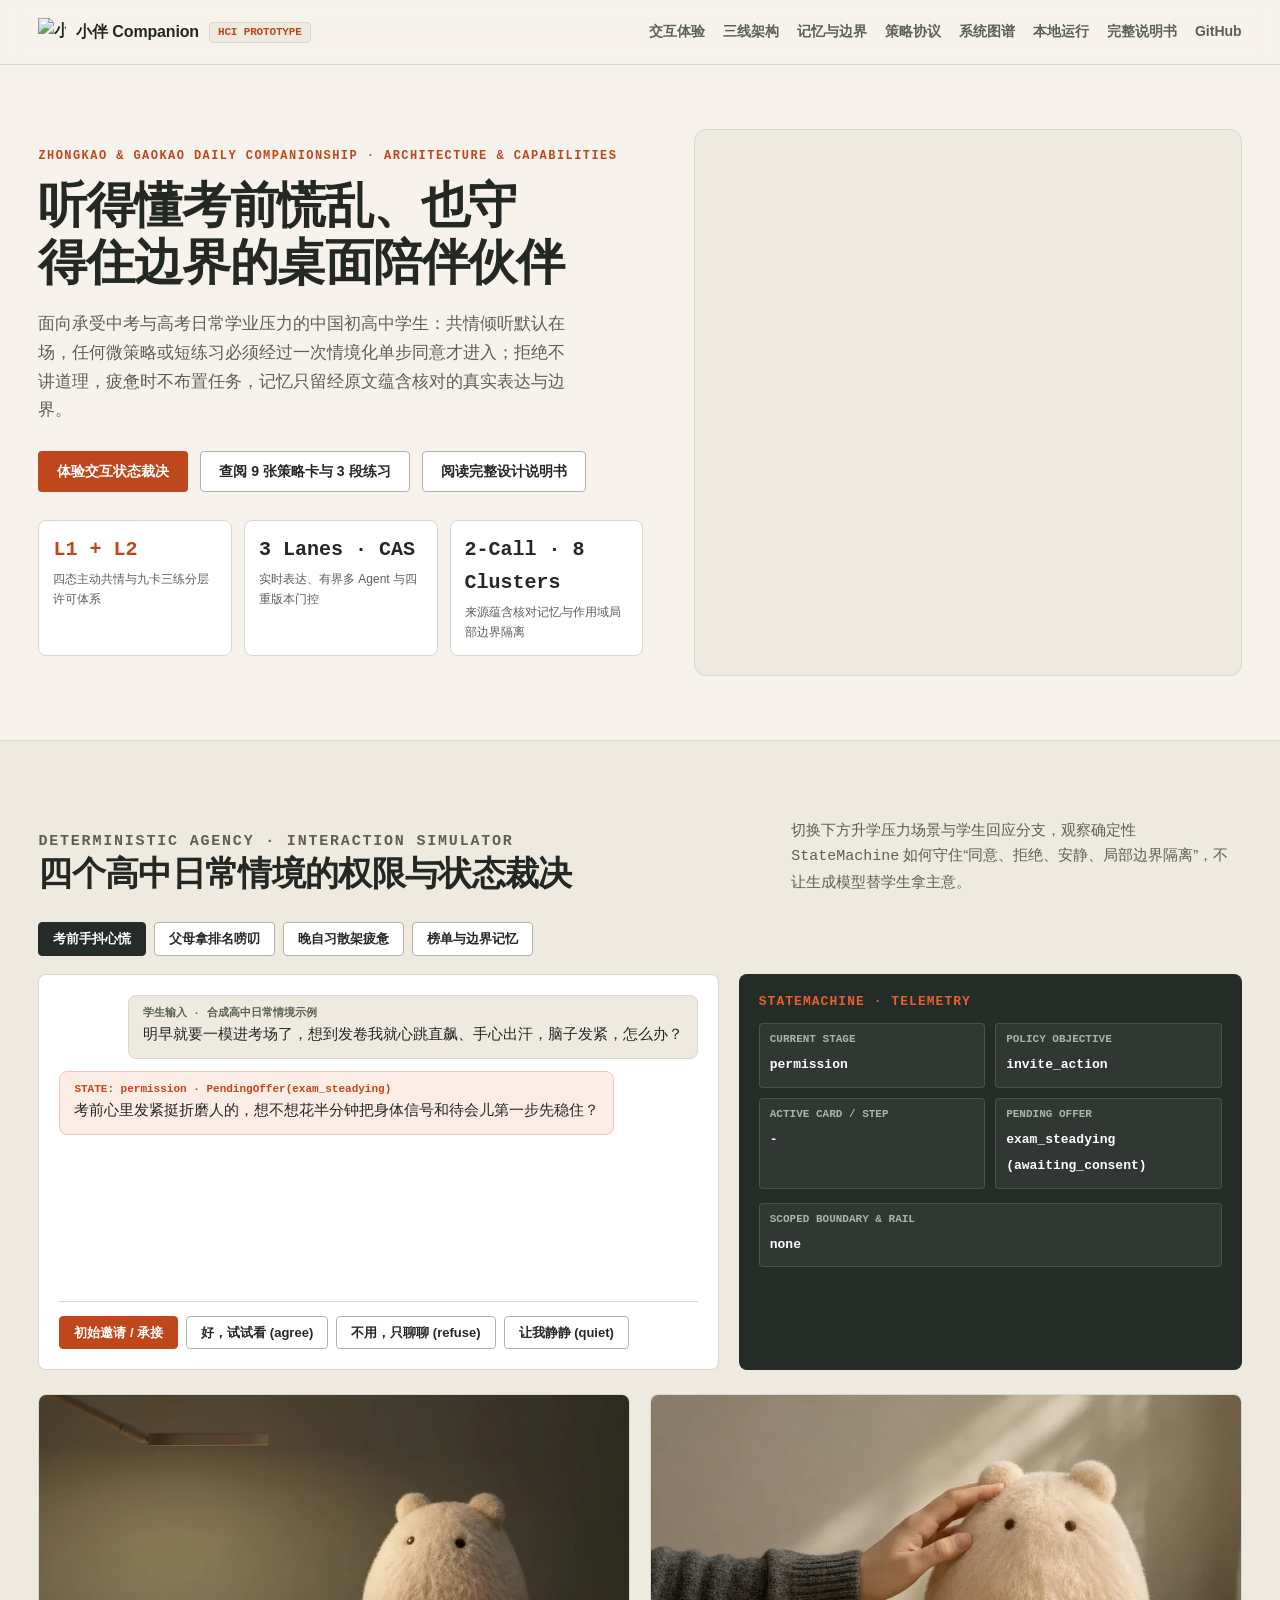
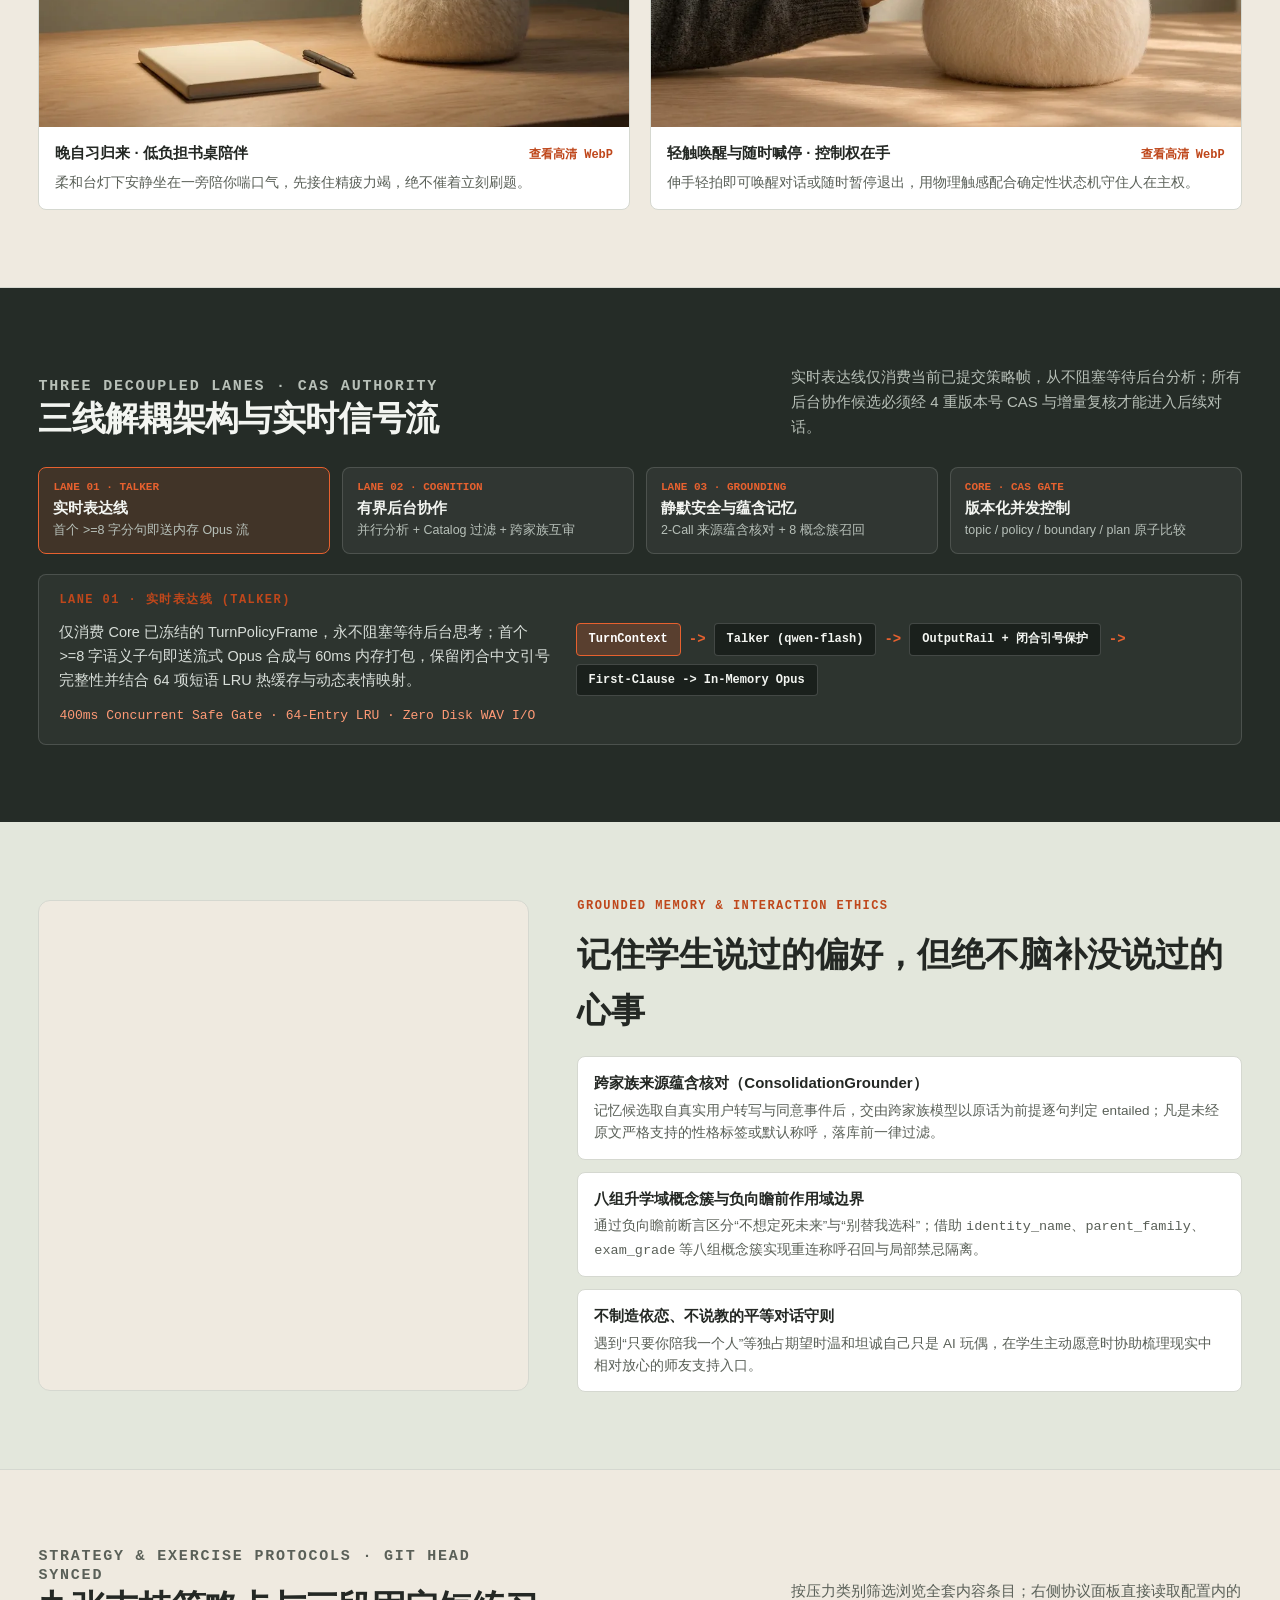
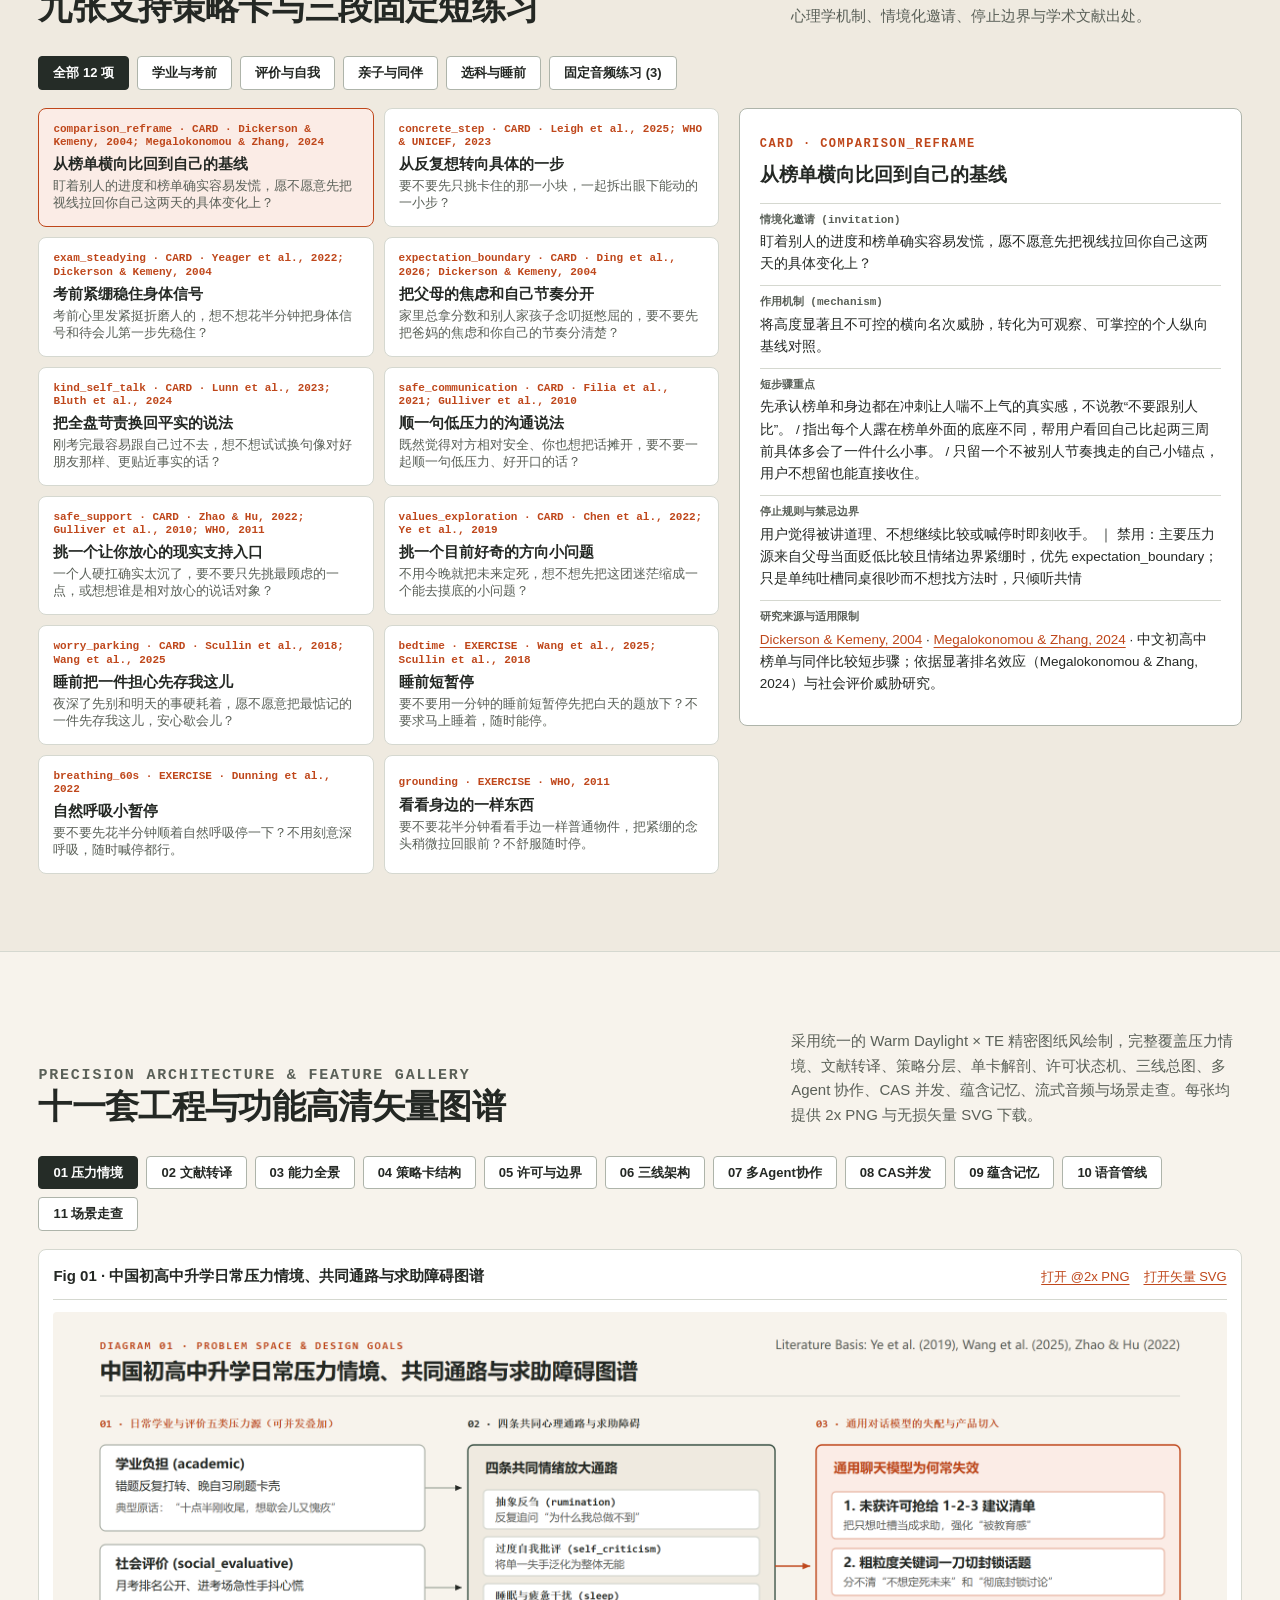
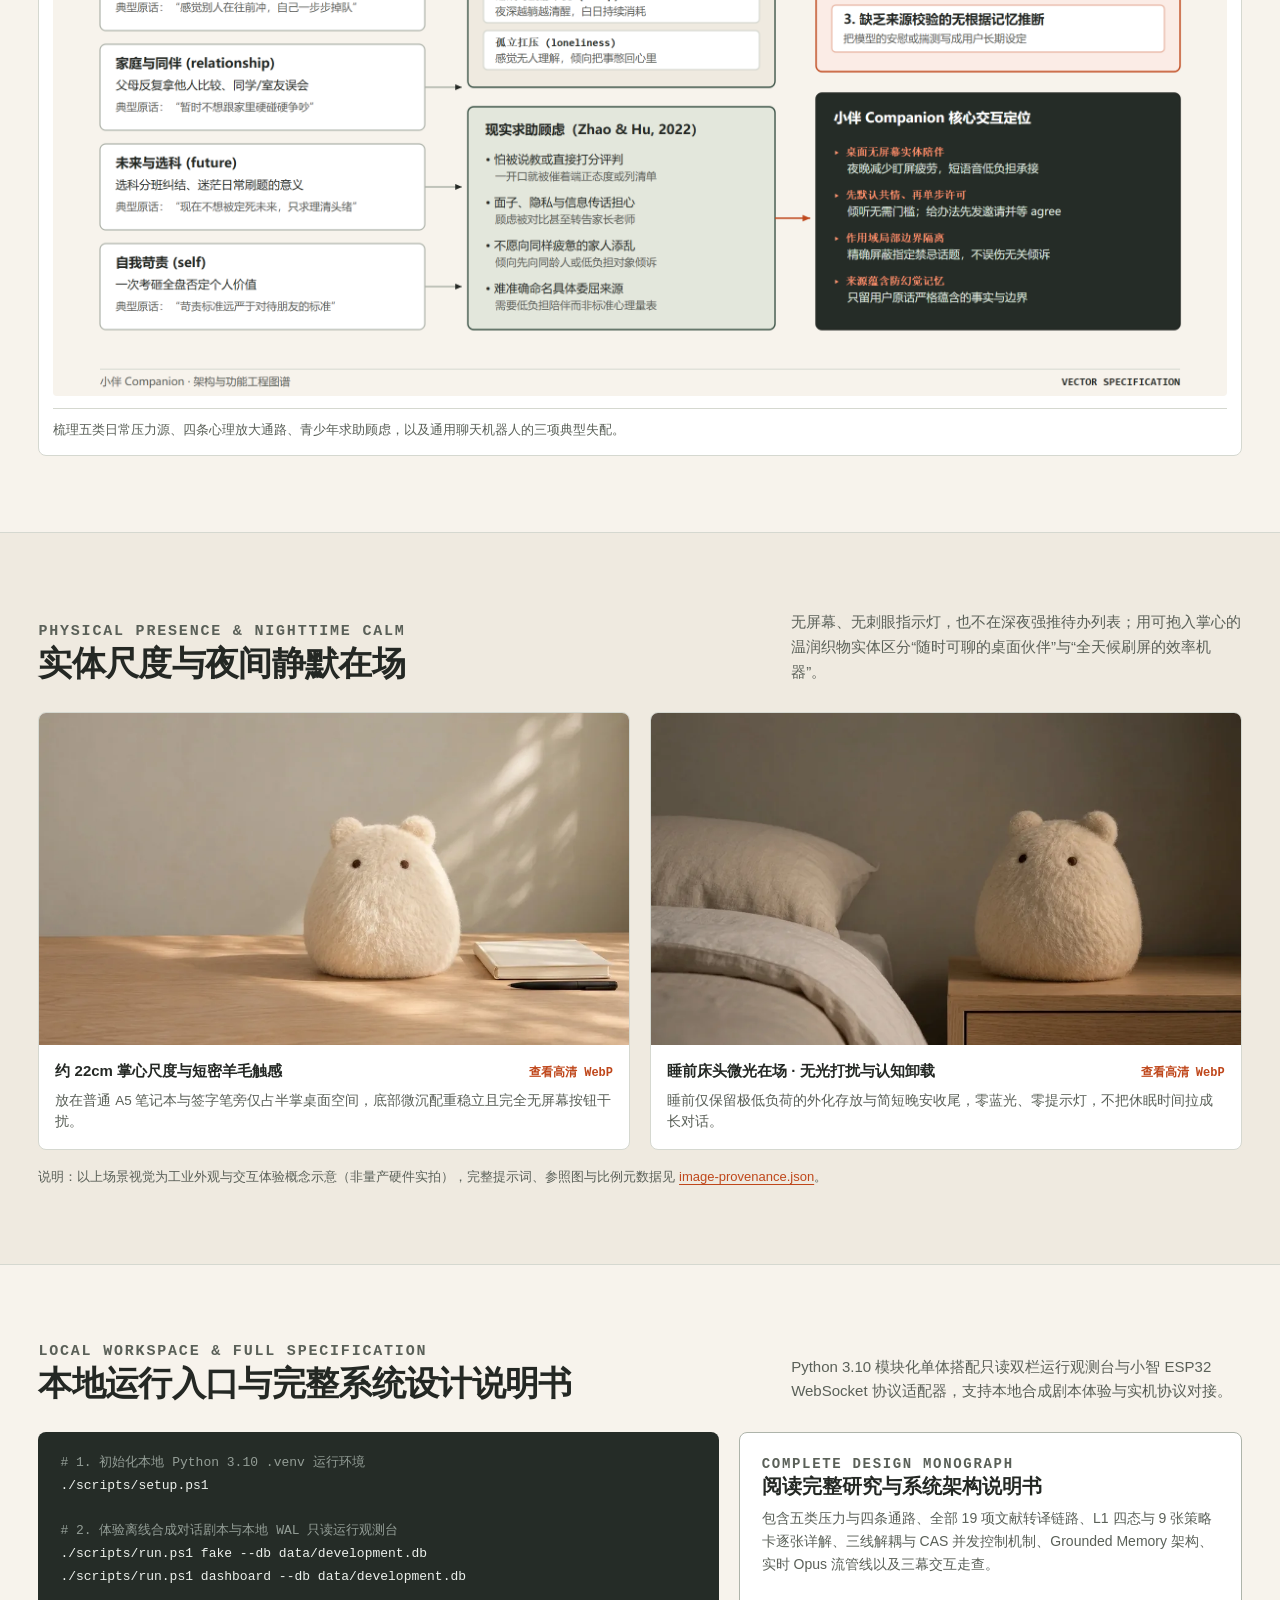
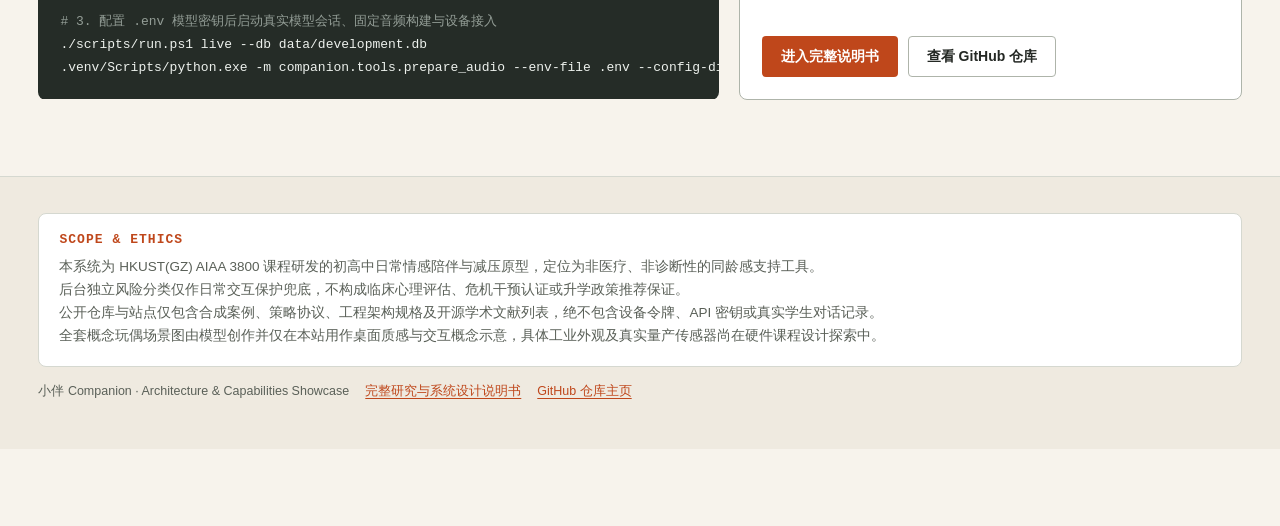
==== commit 2d3c7828: "docs(assets): add 4 identity-locked companion scene visuals and integrate into public showcase" ====
--- a/docs/index.html
+++ b/docs/index.html
@@ -122,6 +122,36 @@
               <span class="v" id="tel-bound">-</span>
             </div>
           </aside>
+        </div>
+
+        <div class="scene-duo" style="margin-top: 24px;">
+          <figure class="scene-card" style="margin: 0;">
+            <picture>
+              <source media="(max-width: 640px)" srcset="assets/companion-study-night-small.webp">
+              <img src="assets/companion-study-night.webp" width="1600" height="900" loading="lazy" alt="夜晚十点半暖光台灯照亮的书桌角，奶油短绒小伴安静陪在空白笔记本旁">
+            </picture>
+            <figcaption class="scene-caption">
+              <div class="scene-caption-bar">
+                <strong>晚自习归来 · 低负担书桌陪伴</strong>
+                <a href="assets/companion-study-night.webp" target="_blank" rel="noreferrer">查看高清 WebP</a>
+              </div>
+              <p>柔和台灯下安静坐在一旁陪你喘口气，先接住精疲力竭，绝不催着立刻刷题。</p>
+            </figcaption>
+          </figure>
+
+          <figure class="scene-card" style="margin: 0;">
+            <picture>
+              <source media="(max-width: 640px)" srcset="assets/companion-wake-gesture-small.webp">
+              <img src="assets/companion-wake-gesture.webp" width="1600" height="900" loading="lazy" alt="自然光下青年手掌轻覆奶油短绒小伴肩侧顶部，示意触控唤醒与随时喊停">
+            </picture>
+            <figcaption class="scene-caption">
+              <div class="scene-caption-bar">
+                <strong>轻触唤醒与随时喊停 · 控制权在手</strong>
+                <a href="assets/companion-wake-gesture.webp" target="_blank" rel="noreferrer">查看高清 WebP</a>
+              </div>
+              <p>伸手轻拍即可唤醒对话或随时暂停退出，用物理触感配合确定性状态机守住人在主权。</p>
+            </figcaption>
+          </figure>
         </div>
       </div>
     </section>
@@ -255,7 +285,51 @@
       </div>
     </section>
 
-    <section class="band band-soft" id="quickstart">
+    <section class="band band-soft" id="presence">
+      <div class="wrap">
+        <div class="sec-head">
+          <div>
+            <p class="kicker">PHYSICAL PRESENCE &amp; NIGHTTIME CALM</p>
+            <h2>实体尺度与夜间静默在场</h2>
+          </div>
+          <p>无屏幕、无刺眼指示灯，也不在深夜强推待办列表；用可抱入掌心的温润织物实体区分“随时可聊的桌面伙伴”与“全天候刷屏的效率机器”。</p>
+        </div>
+
+        <div class="scene-duo">
+          <figure class="scene-card" style="margin: 0;">
+            <picture>
+              <source media="(max-width: 640px)" srcset="assets/companion-desk-scale-small.webp">
+              <img src="assets/companion-desk-scale.webp" width="1600" height="900" loading="lazy" alt="白日斜射光下的浅橡木桌面侧拍，约 22cm 奶油羊毛小伴放在素色硬壳笔记本与签字笔旁呈现掌心尺度">
+            </picture>
+            <figcaption class="scene-caption">
+              <div class="scene-caption-bar">
+                <strong>约 22cm 掌心尺度与短密羊毛触感</strong>
+                <a href="assets/companion-desk-scale.webp" target="_blank" rel="noreferrer">查看高清 WebP</a>
+              </div>
+              <p>放在普通 A5 笔记本与签字笔旁仅占半掌桌面空间，底部微沉配重稳立且完全无屏幕按钮干扰。</p>
+            </figcaption>
+          </figure>
+
+          <figure class="scene-card" style="margin: 0;">
+            <picture>
+              <source media="(max-width: 640px)" srcset="assets/companion-bedtime-small.webp">
+              <img src="assets/companion-bedtime.webp" width="1600" height="900" loading="lazy" alt="微暗卧室床头橡木柜一角与浅米色亚麻寝具旁，暖色微光勾勒安静在场的奶油羊毛小伴">
+            </picture>
+            <figcaption class="scene-caption">
+              <div class="scene-caption-bar">
+                <strong>睡前床头微光在场 · 无光打扰与认知卸载</strong>
+                <a href="assets/companion-bedtime.webp" target="_blank" rel="noreferrer">查看高清 WebP</a>
+              </div>
+              <p>睡前仅保留极低负荷的外化存放与简短晚安收尾，零蓝光、零提示灯，不把休眠时间拉成长对话。</p>
+            </figcaption>
+          </figure>
+        </div>
+
+        <p class="scene-provenance-note">说明：以上场景视觉为工业外观与交互体验概念示意（非量产硬件实拍），完整提示词、参照图与比例元数据见 <a href="assets/image-provenance.json" target="_blank" rel="noreferrer">image-provenance.json</a>。</p>
+      </div>
+    </section>
+
+    <section class="band" id="quickstart">
       <div class="wrap">
         <div class="sec-head">
           <div>
@@ -298,7 +372,7 @@
     <div class="wrap">
       <div class="scope-box">
         <h2>SCOPE &amp; ETHICS</h2>
-        <p>本系统为 HKUST(GZ) AIAA 3800 课程研发的初高中日常情感陪伴与减压原型，定位为非医疗、非诊断性的同龄感支持工具。<br>后台独立风险分类仅作日常交互保护兜底，不构成临床心理评估、危机干预认证或升学政策推荐保证。<br>公开仓库与站点仅包含合成案例、策略协议、工程架构规格及开源学术文献列表，绝不包含设备令牌、API 密钥或真实学生对话记录。<br>两张概念玩偶图由模型创作并仅在本站用作桌面质感概念示意，具体工业外观及真实量产传感器尚在硬件课程设计探索中。</p>
+        <p>本系统为 HKUST(GZ) AIAA 3800 课程研发的初高中日常情感陪伴与减压原型，定位为非医疗、非诊断性的同龄感支持工具。<br>后台独立风险分类仅作日常交互保护兜底，不构成临床心理评估、危机干预认证或升学政策推荐保证。<br>公开仓库与站点仅包含合成案例、策略协议、工程架构规格及开源学术文献列表，绝不包含设备令牌、API 密钥或真实学生对话记录。<br>全套概念玩偶场景图由模型创作并仅在本站用作桌面质感与交互概念示意，具体工业外观及真实量产传感器尚在硬件课程设计探索中。</p>
       </div>
       <div class="footer-links">
         <span>小伴 Companion · Architecture &amp; Capabilities Showcase</span>
--- a/docs/assets/project.css
+++ b/docs/assets/project.css
@@ -578,6 +578,82 @@
   color: var(--muted);
 }
 
+/* Lifestyle & Interaction Concept Scenes */
+.scene-duo {
+  display: grid;
+  grid-template-columns: repeat(2, minmax(0, 1fr));
+  gap: 20px;
+}
+
+.scene-card {
+  background: var(--card);
+  border: 1px solid var(--line);
+  border-radius: var(--radius-md);
+  overflow: hidden;
+  display: flex;
+  flex-direction: column;
+}
+
+.scene-card picture {
+  display: block;
+  overflow: hidden;
+  background: var(--bg-soft);
+}
+
+.scene-card img {
+  width: 100%;
+  aspect-ratio: 16 / 9;
+  object-fit: cover;
+  transition: transform 0.45s ease;
+}
+
+.scene-card:hover img {
+  transform: scale(1.02);
+}
+
+.scene-caption {
+  padding: 14px 16px 16px;
+  display: flex;
+  flex-direction: column;
+  gap: 6px;
+  flex: 1;
+}
+
+.scene-caption-bar {
+  display: flex;
+  align-items: baseline;
+  justify-content: space-between;
+  gap: 12px;
+}
+
+.scene-caption strong {
+  font-size: 15px;
+  color: var(--ink);
+}
+
+.scene-caption a {
+  font: 600 12px/1.2 var(--mono);
+  white-space: nowrap;
+  text-decoration: none;
+}
+
+.scene-caption a:hover {
+  text-decoration: underline;
+}
+
+.scene-caption p {
+  margin: 0;
+  font-size: 13.5px;
+  line-height: 1.6;
+  color: var(--muted);
+}
+
+.scene-provenance-note {
+  margin: 16px 0 0;
+  font-size: 13px;
+  color: var(--muted);
+}
+
 /* Strategy Catalog Explorer */
 .catalog-grid {
   display: grid;
@@ -852,6 +928,7 @@
   .hero-grid,
   .sim-grid,
   .touch-grid,
+  .scene-duo,
   .catalog-grid,
   .lane-stage,
   .quickstart-grid {
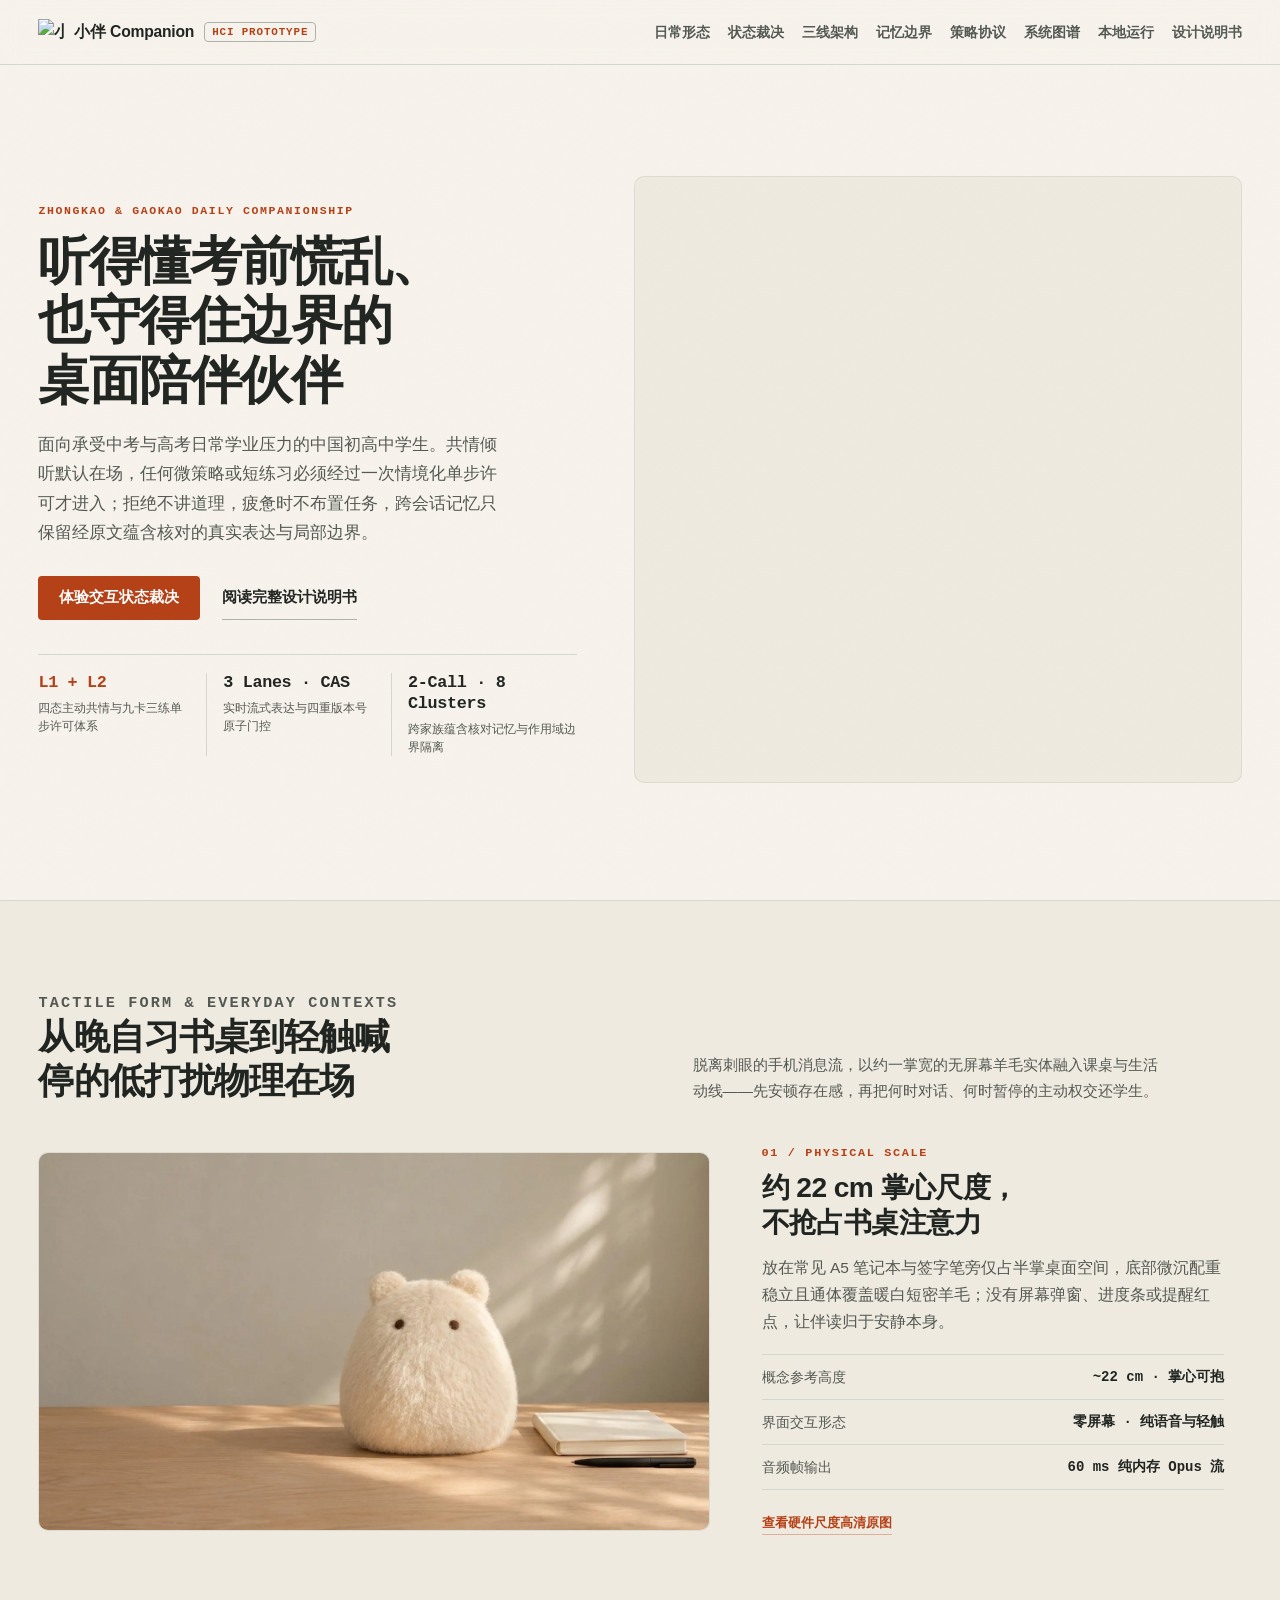
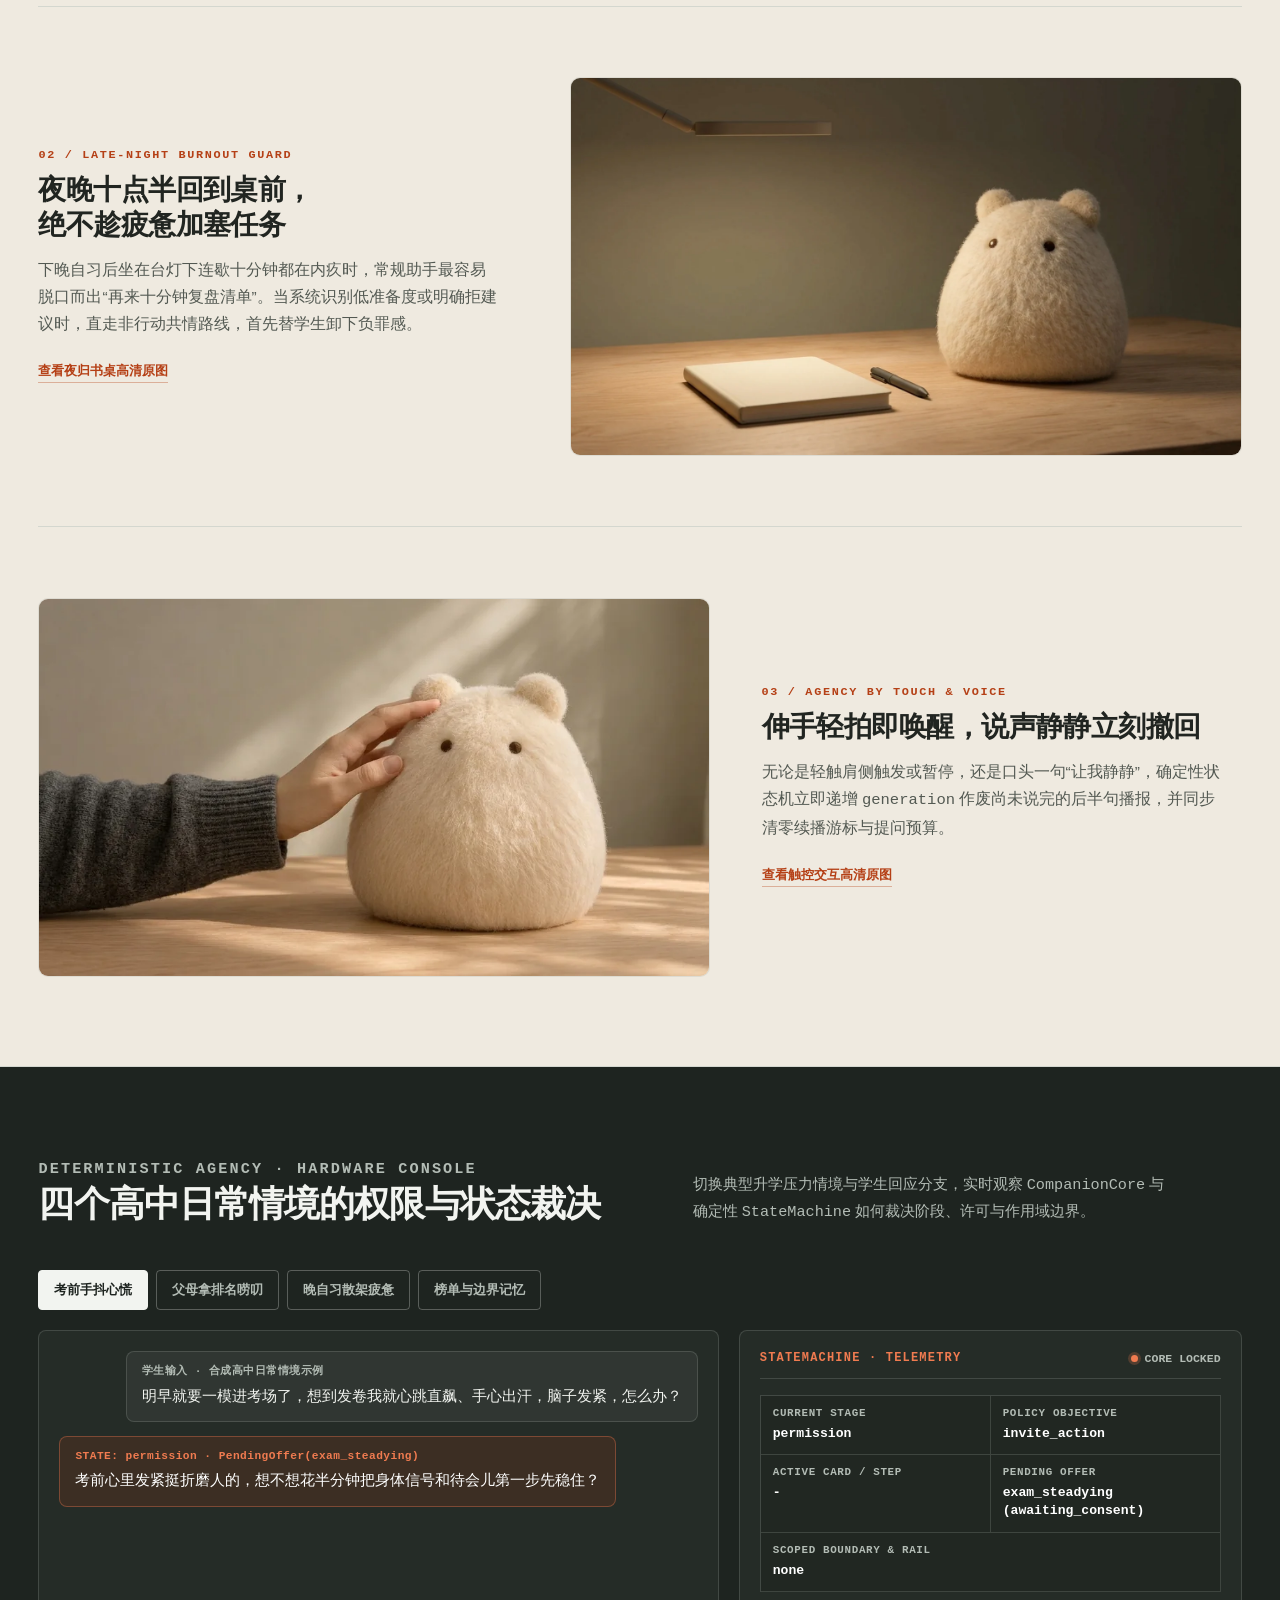
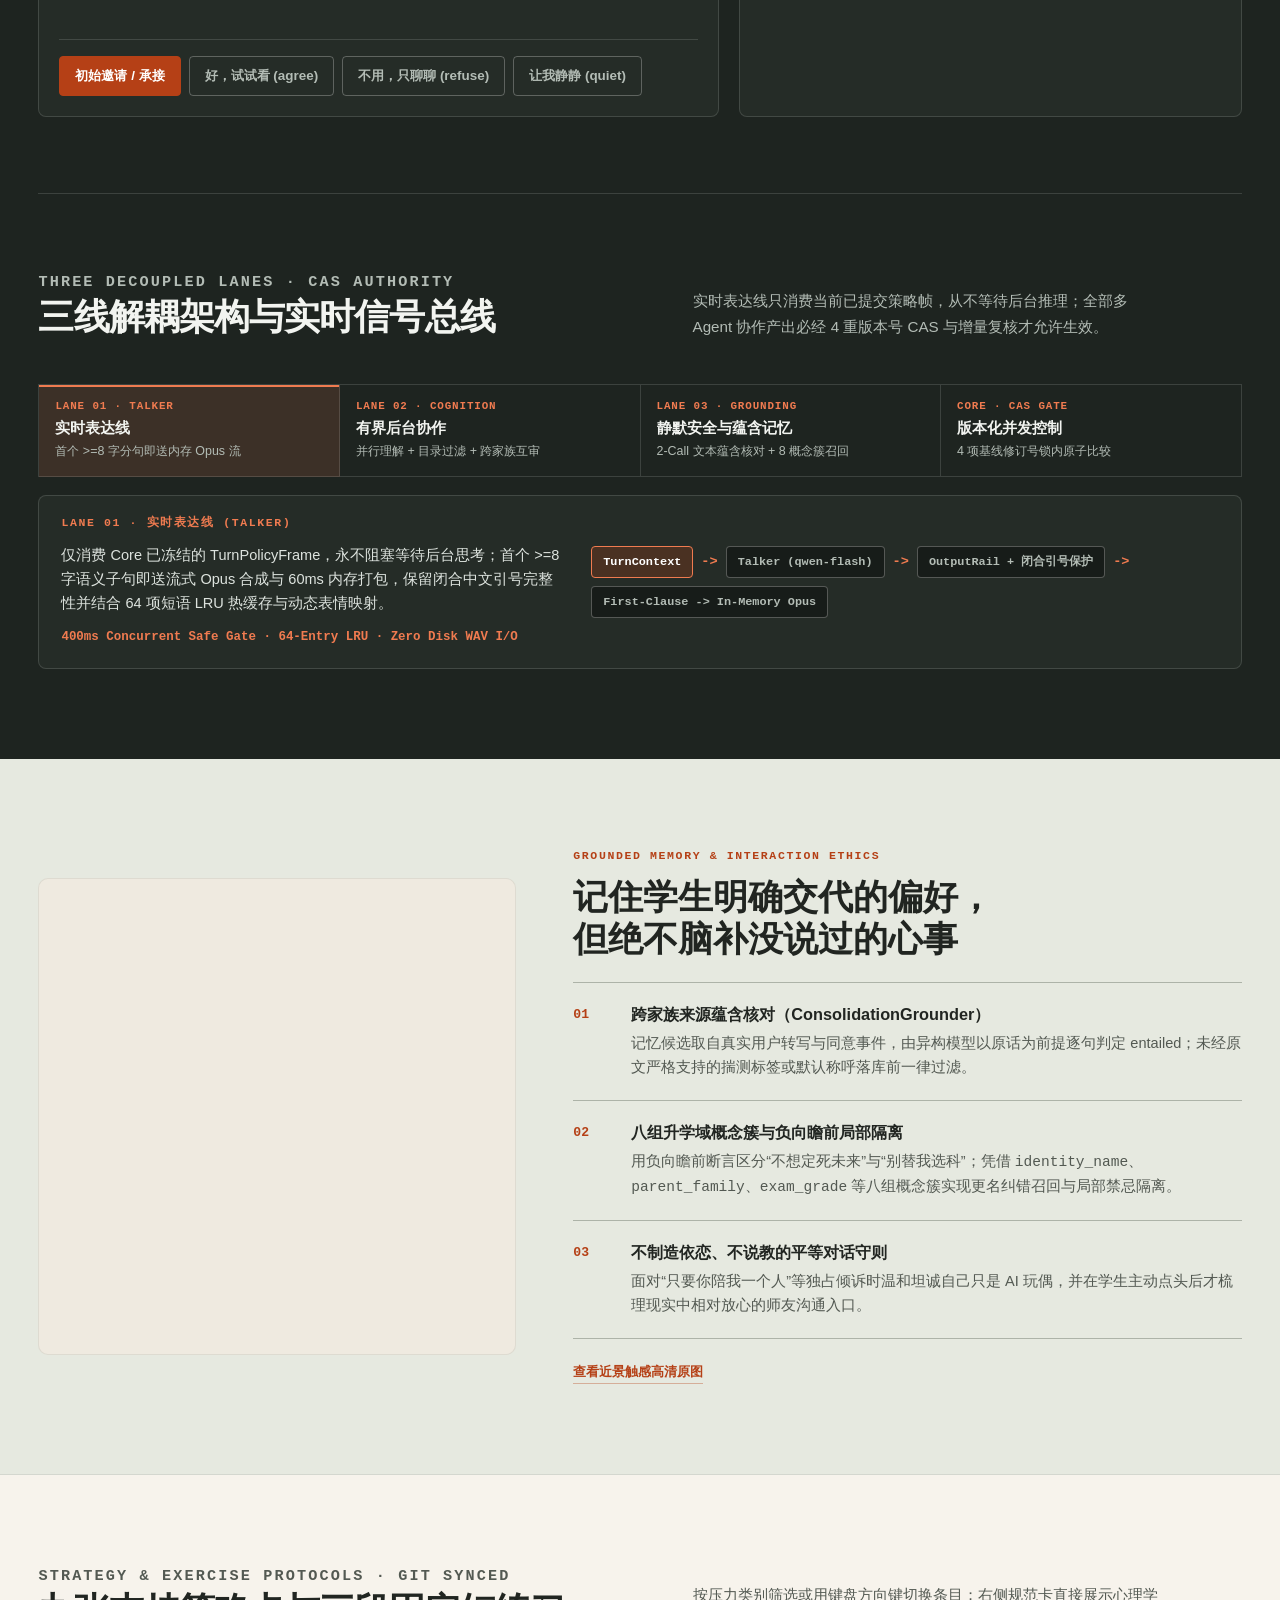
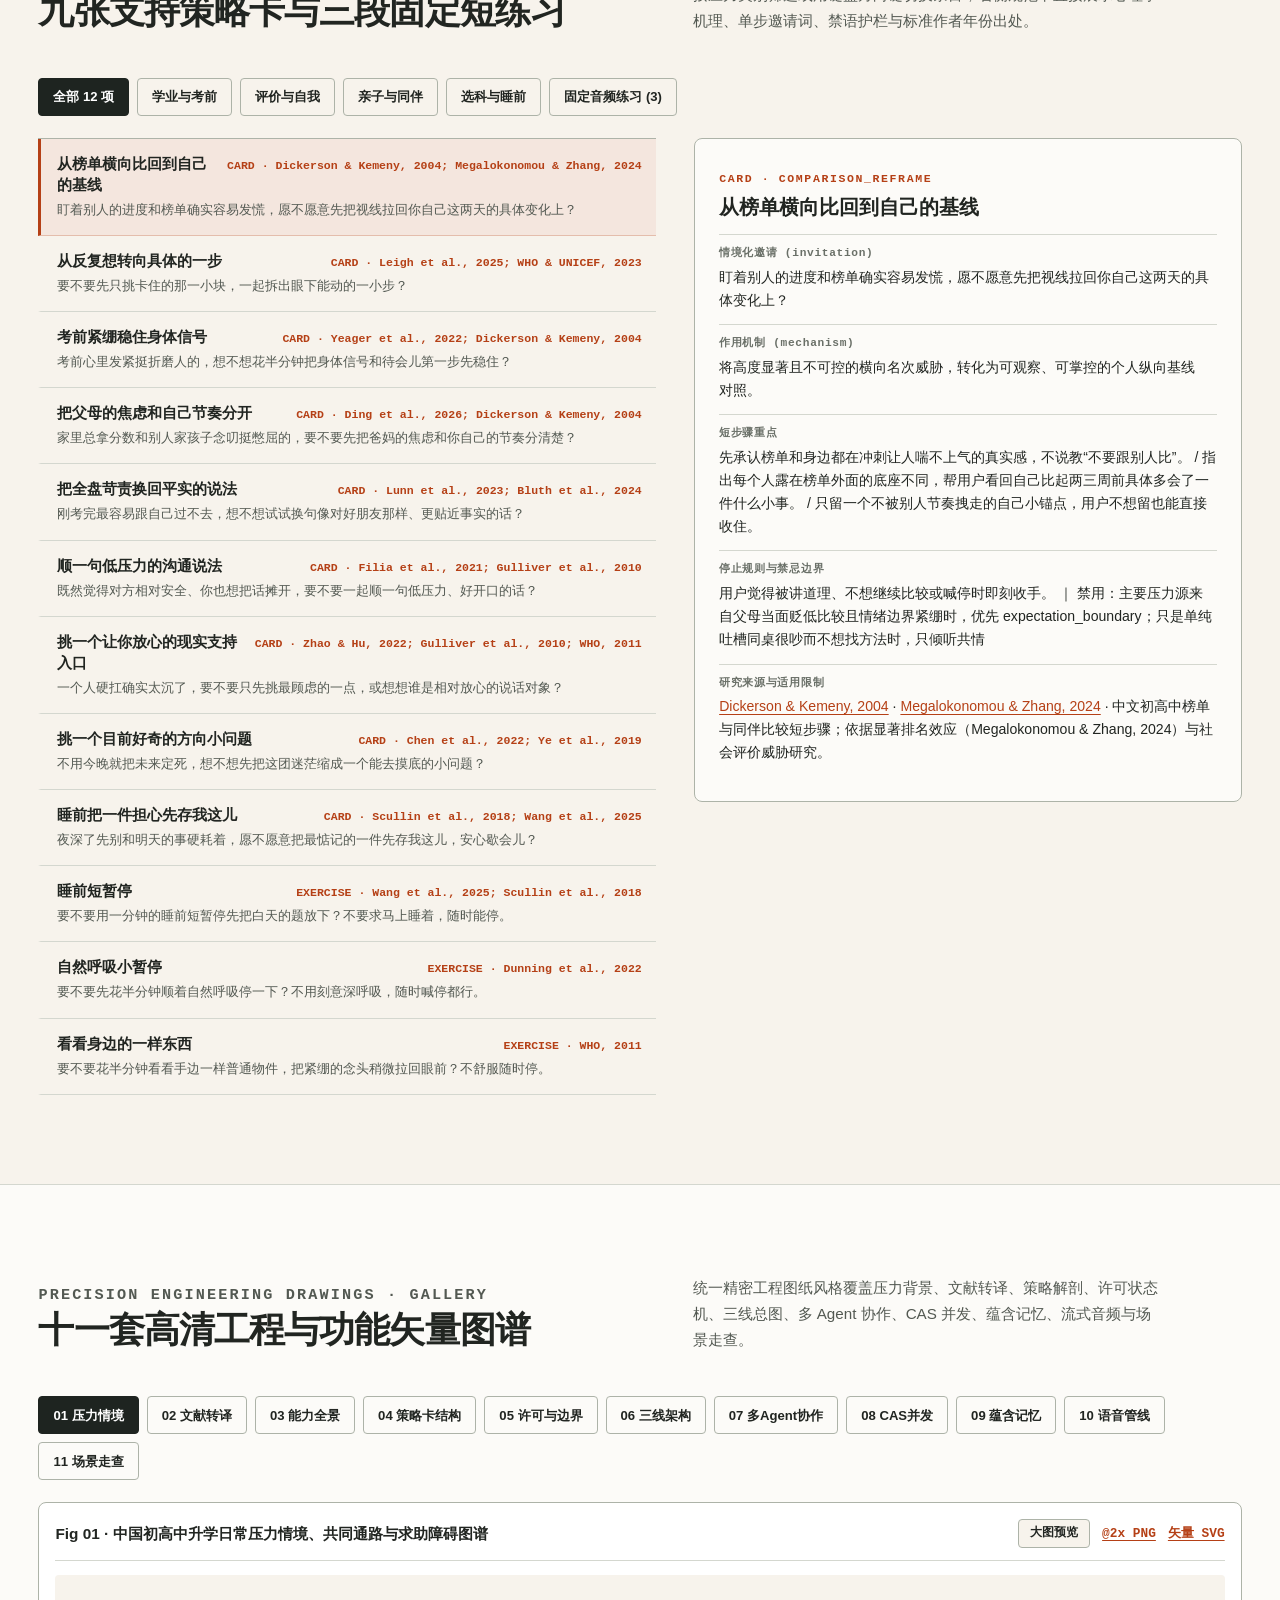
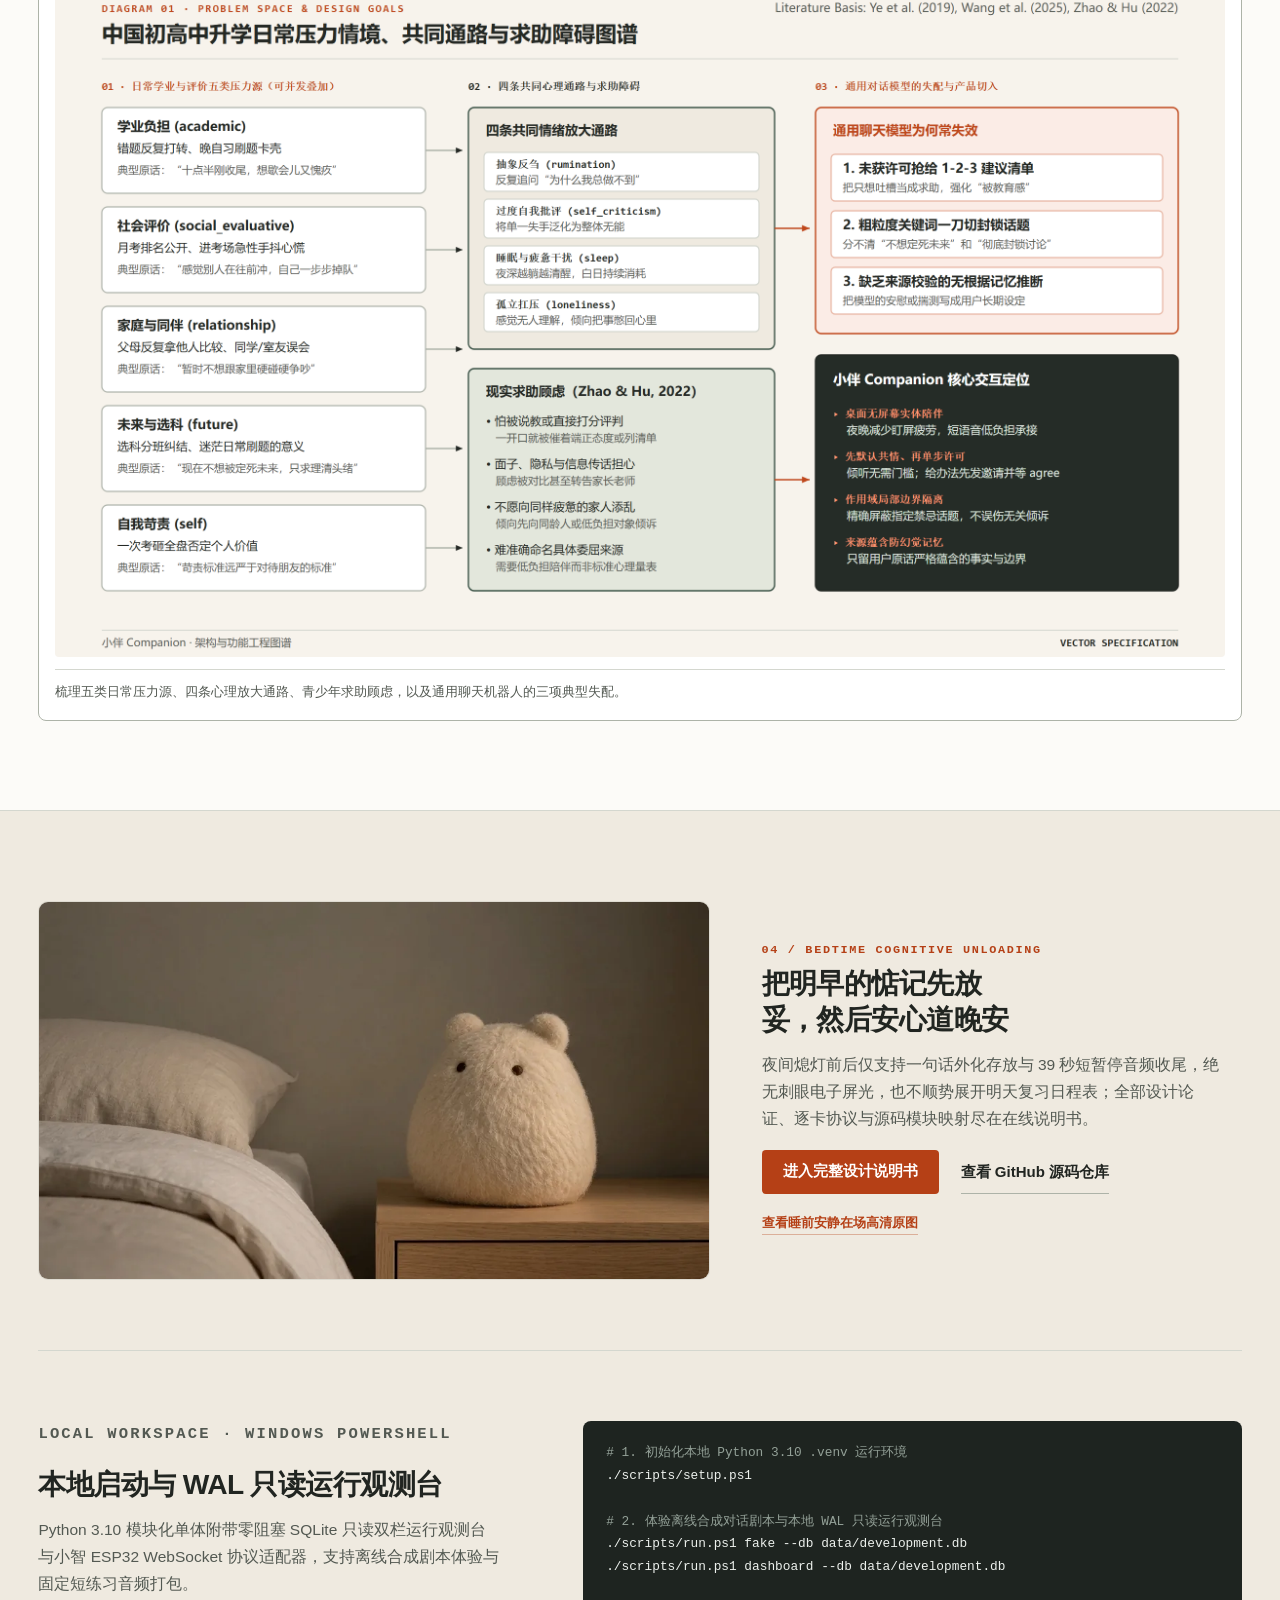
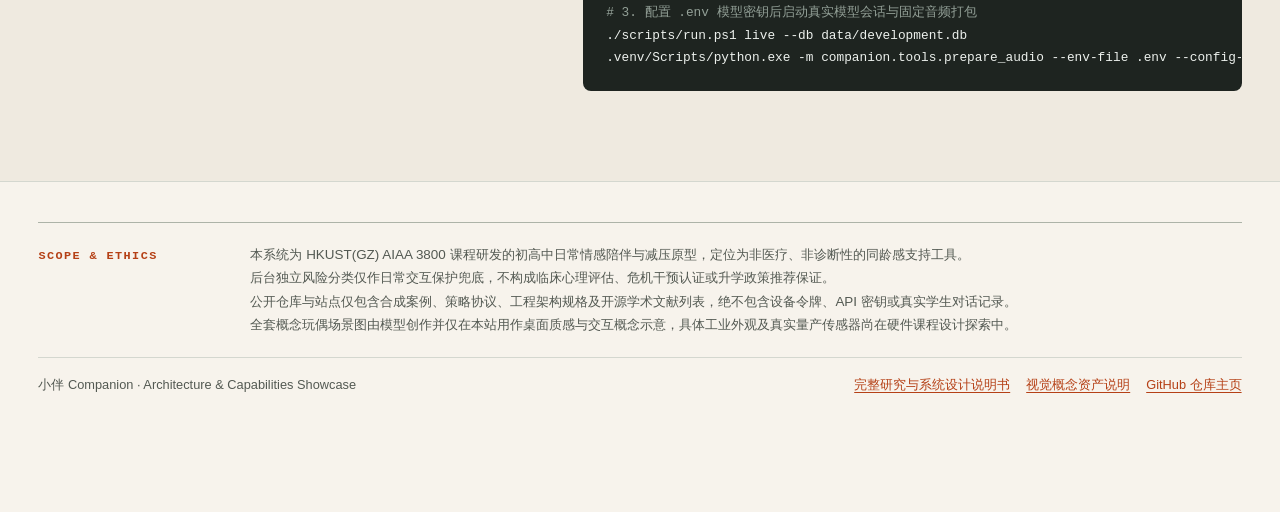
==== commit 378250a3: "style(public): editorial flagship redesign for site, monograph, and README" ====
--- a/docs/index.html
+++ b/docs/index.html
@@ -4,7 +4,7 @@
   <meta charset="utf-8">
   <meta name="viewport" content="width=device-width, initial-scale=1, viewport-fit=cover">
   <title>小伴 Companion · 面向初高中升学压力的日常情感陪伴智能体</title>
-  <meta name="description" content="面向中国初高中备考学生的日常情感陪伴智能体：分层陪伴体系、三线解耦架构、显式单步许可、作用域边界与跨家族来源蕴含记忆。">
+  <meta name="description" content="面向承受中考与高考日常学业及评价压力的中国初高中学生：共情倾听默认在场，单步许可微策略，三线解耦架构与来源蕴含记忆。">
   <link rel="icon" href="assets/companion-mark.svg" type="image/svg+xml">
   <link rel="stylesheet" href="assets/project.css">
 </head>
@@ -19,14 +19,14 @@
         <span class="brand-tag">HCI PROTOTYPE</span>
       </a>
       <nav class="nav-links" aria-label="主导航">
-        <a href="#scenarios">交互体验</a>
+        <a href="#presence">日常形态</a>
+        <a href="#scenarios">状态裁决</a>
         <a href="#architecture">三线架构</a>
-        <a href="#memory">记忆与边界</a>
+        <a href="#memory">记忆边界</a>
         <a href="#catalog">策略协议</a>
         <a href="#diagrams">系统图谱</a>
         <a href="#quickstart">本地运行</a>
-        <a href="research-design/">完整说明书</a>
-        <a href="https://github.com/hhuang999/AIAA3800-companion-doll-backend" target="_blank" rel="noreferrer">GitHub</a>
+        <a href="research-design/">设计说明书</a>
       </nav>
     </div>
   </header>
@@ -34,209 +34,259 @@
   <main id="main-content">
     <section class="hero">
       <div class="wrap hero-grid">
-        <div>
-          <p class="kicker">ZHONGKAO &amp; GAOKAO DAILY COMPANIONSHIP · ARCHITECTURE &amp; CAPABILITIES</p>
+        <div data-enter>
+          <p class="kicker">ZHONGKAO &amp; GAOKAO DAILY COMPANIONSHIP</p>
           <h1>听得懂考前慌乱、也守得住边界的桌面陪伴伙伴</h1>
-          <p class="lead">
-            面向承受中考与高考日常学业压力的中国初高中学生：共情倾听默认在场，任何微策略或短练习必须经过一次情境化单步同意才进入；拒绝不讲道理，疲惫时不布置任务，记忆只留经原文蕴含核对的真实表达与边界。
+          <p class="hero-lead">
+            面向承受中考与高考日常学业压力的中国初高中学生。共情倾听默认在场，任何微策略或短练习必须经过一次情境化单步许可才进入；拒绝不讲道理，疲惫时不布置任务，跨会话记忆只保留经原文蕴含核对的真实表达与局部边界。
           </p>
-          <div class="cta-row">
+          <div class="cta-row" data-enter data-enter-delay="1">
             <a class="btn btn-primary" href="#scenarios">体验交互状态裁决</a>
-            <a class="btn btn-ghost" href="#catalog">查阅 9 张策略卡与 3 段练习</a>
-            <a class="btn btn-ghost" href="research-design/">阅读完整设计说明书</a>
-          </div>
-          <div class="hero-metrics">
-            <div class="metric-chip is-highlight">
-              <span class="num">L1 + L2</span>
-              <span class="lbl">四态主动共情与九卡三练分层许可体系</span>
-            </div>
-            <div class="metric-chip">
-              <span class="num">3 Lanes · CAS</span>
-              <span class="lbl">实时表达、有界多 Agent 与四重版本门控</span>
-            </div>
-            <div class="metric-chip">
-              <span class="num">2-Call · 8 Clusters</span>
-              <span class="lbl">来源蕴含核对记忆与作用域局部边界隔离</span>
-            </div>
-          </div>
-        </div>
-        <div class="photo-frame">
+            <a class="text-action" href="research-design/">阅读完整设计说明书</a>
+          </div>
+          <div class="spec-strip" data-enter data-enter-delay="2">
+            <div class="spec-cell is-key">
+              <span class="spec-num">L1 + L2</span>
+              <span class="spec-lbl">四态主动共情与九卡三练单步许可体系</span>
+            </div>
+            <div class="spec-cell">
+              <span class="spec-num">3 Lanes · CAS</span>
+              <span class="spec-lbl">实时流式表达与四重版本号原子门控</span>
+            </div>
+            <div class="spec-cell">
+              <span class="spec-num">2-Call · 8 Clusters</span>
+              <span class="spec-lbl">跨家族蕴含核对记忆与作用域边界隔离</span>
+            </div>
+          </div>
+        </div>
+
+        <div class="photo-stage" data-enter data-enter-delay="1">
           <picture>
             <source media="(max-width: 640px)" srcset="assets/companion-daylight-small.webp">
-            <img src="assets/companion-daylight.webp" width="1672" height="941" alt="阳光书桌上的无屏幕圆润羊毛桌面陪伴玩偶小伴">
+            <img src="assets/companion-daylight.webp" width="1672" height="941" alt="阳光书桌上的无屏幕圆润奶油羊毛桌面陪伴玩偶小伴">
           </picture>
         </div>
       </div>
     </section>
 
-    <section class="band band-soft" id="scenarios">
+    <section class="band band-muted" id="presence">
       <div class="wrap">
         <div class="sec-head">
           <div>
-            <p class="kicker">DETERMINISTIC AGENCY · INTERACTION SIMULATOR</p>
-            <h2>四个高中日常情境的权限与状态裁决</h2>
-          </div>
-          <p>切换下方升学压力场景与学生回应分支，观察确定性 <code>StateMachine</code> 如何守住“同意、拒绝、安静、局部边界隔离”，不让生成模型替学生拿主意。</p>
-        </div>
-
-        <div class="tab-strip" role="group" aria-label="选择备考情境">
-          <button type="button" class="pill-btn" data-scenario-idx="0" aria-pressed="true">考前手抖心慌</button>
-          <button type="button" class="pill-btn" data-scenario-idx="1" aria-pressed="false">父母拿排名唠叨</button>
-          <button type="button" class="pill-btn" data-scenario-idx="2" aria-pressed="false">晚自习散架疲惫</button>
-          <button type="button" class="pill-btn" data-scenario-idx="3" aria-pressed="false">榜单与边界记忆</button>
-        </div>
-
-        <div class="sim-grid">
-          <div class="panel">
-            <div class="chat-log" id="sim-chat-log" aria-live="polite"></div>
-            <div class="sim-controls" role="group" aria-label="用户权限回应">
-              <button type="button" class="pill-btn is-signal" data-outcome="initial" aria-pressed="true">初始邀请 / 承接</button>
-              <button type="button" class="pill-btn is-signal" data-outcome="agree" aria-pressed="false">好，试试看 (agree)</button>
-              <button type="button" class="pill-btn is-signal" data-outcome="refuse" aria-pressed="false">不用，只聊聊 (refuse)</button>
-              <button type="button" class="pill-btn is-signal" data-outcome="quiet" aria-pressed="false">让我静静 (quiet)</button>
-            </div>
-          </div>
-
-          <aside class="telemetry-panel" aria-label="状态机实时遥测">
-            <h3>STATEMACHINE · TELEMETRY</h3>
-            <div class="kv-list">
-              <div class="kv-box">
-                <span class="k">CURRENT STAGE</span>
-                <span class="v" id="tel-stage">-</span>
-              </div>
-              <div class="kv-box">
-                <span class="k">POLICY OBJECTIVE</span>
-                <span class="v" id="tel-obj">-</span>
-              </div>
-              <div class="kv-box">
-                <span class="k">ACTIVE CARD / STEP</span>
-                <span class="v" id="tel-card">-</span>
-              </div>
-              <div class="kv-box">
-                <span class="k">PENDING OFFER</span>
-                <span class="v" id="tel-offer">-</span>
-              </div>
-            </div>
-            <div class="kv-box">
-              <span class="k">SCOPED BOUNDARY &amp; RAIL</span>
-              <span class="v" id="tel-bound">-</span>
-            </div>
-          </aside>
-        </div>
-
-        <div class="scene-duo" style="margin-top: 24px;">
-          <figure class="scene-card" style="margin: 0;">
+            <p class="kicker">TACTILE FORM &amp; EVERYDAY CONTEXTS</p>
+            <h2>从晚自习书桌到轻触喊停的低打扰物理在场</h2>
+          </div>
+          <p>脱离刺眼的手机消息流，以约一掌宽的无屏幕羊毛实体融入课桌与生活动线——先安顿存在感，再把何时对话、何时暂停的主动权交还学生。</p>
+        </div>
+
+        <article class="editorial-spread">
+          <div class="photo-stage">
+            <picture>
+              <source media="(max-width: 640px)" srcset="assets/companion-desk-scale-small.webp">
+              <img src="assets/companion-desk-scale.webp" width="1600" height="900" loading="lazy" alt="白日斜射光下放在 A5 硬壳笔记本与签字笔旁的奶油羊毛小伴概念图">
+            </picture>
+          </div>
+          <div class="spread-copy">
+            <span class="spread-index">01 / PHYSICAL SCALE</span>
+            <h3>约 22 cm 掌心尺度，不抢占书桌注意力</h3>
+            <p>放在常见 A5 笔记本与签字笔旁仅占半掌桌面空间，底部微沉配重稳立且通体覆盖暖白短密羊毛；没有屏幕弹窗、进度条或提醒红点，让伴读归于安静本身。</p>
+            <ul class="spread-specs">
+              <li><span class="sk">概念参考高度</span><span class="sv">~22 cm · 掌心可抱</span></li>
+              <li><span class="sk">界面交互形态</span><span class="sv">零屏幕 · 纯语音与轻触</span></li>
+              <li><span class="sk">音频帧输出</span><span class="sv">60 ms 纯内存 Opus 流</span></li>
+            </ul>
+            <a class="spread-meta-link" href="assets/companion-desk-scale.webp" target="_blank" rel="noreferrer">查看硬件尺度高清原图</a>
+          </div>
+        </article>
+
+        <article class="editorial-spread is-reversed">
+          <div class="spread-copy">
+            <span class="spread-index">02 / LATE-NIGHT BURNOUT GUARD</span>
+            <h3>夜晚十点半回到桌前，绝不趁疲惫加塞任务</h3>
+            <p>下晚自习后坐在台灯下连歇十分钟都在内疚时，常规助手最容易脱口而出“再来十分钟复盘清单”。当系统识别低准备度或明确拒建议时，直走非行动共情路线，首先替学生卸下负罪感。</p>
+            <a class="spread-meta-link" href="assets/companion-study-night.webp" target="_blank" rel="noreferrer">查看夜归书桌高清原图</a>
+          </div>
+          <div class="photo-stage">
             <picture>
               <source media="(max-width: 640px)" srcset="assets/companion-study-night-small.webp">
-              <img src="assets/companion-study-night.webp" width="1600" height="900" loading="lazy" alt="夜晚十点半暖光台灯照亮的书桌角，奶油短绒小伴安静陪在空白笔记本旁">
+              <img src="assets/companion-study-night.webp" width="1600" height="900" loading="lazy" alt="夜间十点半暖光台灯照亮的书桌角，奶油羊毛小伴静坐陪伴概念图">
             </picture>
-            <figcaption class="scene-caption">
-              <div class="scene-caption-bar">
-                <strong>晚自习归来 · 低负担书桌陪伴</strong>
-                <a href="assets/companion-study-night.webp" target="_blank" rel="noreferrer">查看高清 WebP</a>
-              </div>
-              <p>柔和台灯下安静坐在一旁陪你喘口气，先接住精疲力竭，绝不催着立刻刷题。</p>
-            </figcaption>
-          </figure>
-
-          <figure class="scene-card" style="margin: 0;">
+          </div>
+        </article>
+
+        <article class="editorial-spread">
+          <div class="photo-stage">
             <picture>
               <source media="(max-width: 640px)" srcset="assets/companion-wake-gesture-small.webp">
-              <img src="assets/companion-wake-gesture.webp" width="1600" height="900" loading="lazy" alt="自然光下青年手掌轻覆奶油短绒小伴肩侧顶部，示意触控唤醒与随时喊停">
+              <img src="assets/companion-wake-gesture.webp" width="1600" height="900" loading="lazy" alt="自然光下青年手掌轻覆小伴肩侧顶部示意触控唤醒与随时暂停概念图">
             </picture>
-            <figcaption class="scene-caption">
-              <div class="scene-caption-bar">
-                <strong>轻触唤醒与随时喊停 · 控制权在手</strong>
-                <a href="assets/companion-wake-gesture.webp" target="_blank" rel="noreferrer">查看高清 WebP</a>
-              </div>
-              <p>伸手轻拍即可唤醒对话或随时暂停退出，用物理触感配合确定性状态机守住人在主权。</p>
-            </figcaption>
-          </figure>
-        </div>
-      </div>
-    </section>
-
-    <section class="band band-dark" id="architecture">
+          </div>
+          <div class="spread-copy">
+            <span class="spread-index">03 / AGENCY BY TOUCH &amp; VOICE</span>
+            <h3>伸手轻拍即唤醒，说声静静立刻撤回</h3>
+            <p>无论是轻触肩侧触发或暂停，还是口头一句“让我静静”，确定性状态机立即递增 <code>generation</code> 作废尚未说完的后半句播报，并同步清零续播游标与提问预算。</p>
+            <a class="spread-meta-link" href="assets/companion-wake-gesture.webp" target="_blank" rel="noreferrer">查看触控交互高清原图</a>
+          </div>
+        </article>
+      </div>
+    </section>
+
+    <section class="band band-console">
+      <div class="wrap">
+        <div id="scenarios" class="console-block">
+          <div class="sec-head">
+            <div>
+              <p class="kicker">DETERMINISTIC AGENCY · HARDWARE CONSOLE</p>
+              <h2>四个高中日常情境的权限与状态裁决</h2>
+            </div>
+            <p>切换典型升学压力情境与学生回应分支，实时观察 <code>CompanionCore</code> 与确定性 <code>StateMachine</code> 如何裁决阶段、许可与作用域边界。</p>
+          </div>
+
+          <div class="console-tabs" role="group" aria-label="选择备考情境">
+            <button type="button" class="console-btn" data-scenario-idx="0" aria-pressed="true">考前手抖心慌</button>
+            <button type="button" class="console-btn" data-scenario-idx="1" aria-pressed="false">父母拿排名唠叨</button>
+            <button type="button" class="console-btn" data-scenario-idx="2" aria-pressed="false">晚自习散架疲惫</button>
+            <button type="button" class="console-btn" data-scenario-idx="3" aria-pressed="false">榜单与边界记忆</button>
+          </div>
+
+          <div class="sim-grid">
+            <div class="console-bay">
+              <div class="chat-log" id="sim-chat-log" aria-live="polite"></div>
+              <div class="sim-controls" role="group" aria-label="用户权限回应">
+                <button type="button" class="console-btn is-signal" data-outcome="initial" aria-pressed="true">初始邀请 / 承接</button>
+                <button type="button" class="console-btn is-signal" data-outcome="agree" aria-pressed="false">好，试试看 (agree)</button>
+                <button type="button" class="console-btn is-signal" data-outcome="refuse" aria-pressed="false">不用，只聊聊 (refuse)</button>
+                <button type="button" class="console-btn is-signal" data-outcome="quiet" aria-pressed="false">让我静静 (quiet)</button>
+              </div>
+            </div>
+
+            <aside class="telemetry-bay" aria-label="状态机实时遥测">
+              <div class="telemetry-head">
+                <h3>STATEMACHINE · TELEMETRY</h3>
+                <span class="led-status"><span class="led-dot" aria-hidden="true"></span>CORE LOCKED</span>
+              </div>
+              <div class="kv-table">
+                <div class="kv-cell">
+                  <span class="k">CURRENT STAGE</span>
+                  <span class="v" id="tel-stage">-</span>
+                </div>
+                <div class="kv-cell">
+                  <span class="k">POLICY OBJECTIVE</span>
+                  <span class="v" id="tel-obj">-</span>
+                </div>
+                <div class="kv-cell">
+                  <span class="k">ACTIVE CARD / STEP</span>
+                  <span class="v" id="tel-card">-</span>
+                </div>
+                <div class="kv-cell">
+                  <span class="k">PENDING OFFER</span>
+                  <span class="v" id="tel-offer">-</span>
+                </div>
+                <div class="kv-cell is-wide">
+                  <span class="k">SCOPED BOUNDARY &amp; RAIL</span>
+                  <span class="v" id="tel-bound">-</span>
+                </div>
+              </div>
+            </aside>
+          </div>
+        </div>
+
+        <hr class="console-divider">
+
+        <div id="architecture" class="console-block">
+          <div class="sec-head">
+            <div>
+              <p class="kicker">THREE DECOUPLED LANES · CAS AUTHORITY</p>
+              <h2>三线解耦架构与实时信号总线</h2>
+            </div>
+            <p>实时表达线只消费当前已提交策略帧，从不等待后台推理；全部多 Agent 协作产出必经 4 重版本号 CAS 与增量复核才允许生效。</p>
+          </div>
+
+          <div class="lane-grid" role="group" aria-label="系统工作线">
+            <button type="button" class="lane-card" data-lane-idx="0" aria-pressed="true">
+              <span class="lane-id">LANE 01 · TALKER</span>
+              <strong>实时表达线</strong>
+              <span>首个 &gt;=8 字分句即送内存 Opus 流</span>
+            </button>
+            <button type="button" class="lane-card" data-lane-idx="1" aria-pressed="false">
+              <span class="lane-id">LANE 02 · COGNITION</span>
+              <strong>有界后台协作</strong>
+              <span>并行理解 + 目录过滤 + 跨家族互审</span>
+            </button>
+            <button type="button" class="lane-card" data-lane-idx="2" aria-pressed="false">
+              <span class="lane-id">LANE 03 · GROUNDING</span>
+              <strong>静默安全与蕴含记忆</strong>
+              <span>2-Call 文本蕴含核对 + 8 概念簇召回</span>
+            </button>
+            <button type="button" class="lane-card" data-lane-idx="3" aria-pressed="false">
+              <span class="lane-id">CORE · CAS GATE</span>
+              <strong>版本化并发控制</strong>
+              <span>4 项基线修订号锁内原子比较</span>
+            </button>
+          </div>
+
+          <div class="lane-stage">
+            <div>
+              <p class="kicker" id="lane-title">-</p>
+              <p class="lane-summary" id="lane-summary"></p>
+              <p class="mono lane-metric" id="lane-metric"></p>
+            </div>
+            <div class="signal-nodes" id="lane-nodes"></div>
+          </div>
+        </div>
+      </div>
+    </section>
+
+    <section class="band band-sage" id="memory">
+      <div class="wrap touch-grid">
+        <div class="photo-stage">
+          <picture>
+            <source media="(max-width: 640px)" srcset="assets/companion-touch-small.webp">
+            <img src="assets/companion-touch.webp" width="1122" height="1402" loading="lazy" alt="温柔手掌轻抚奶油短绒织物玩偶肩部的近景概念图">
+          </picture>
+        </div>
+
+        <div>
+          <p class="kicker">GROUNDED MEMORY &amp; INTERACTION ETHICS</p>
+          <h2 style="margin:0 0 22px; font-size:clamp(1.55rem, 2.7vw, 2.2rem); line-height:1.22;">记住学生明确交代的偏好，但绝不脑补没说过的心事</h2>
+          <ul class="hairline-list">
+            <li class="hairline-item">
+              <span class="hairline-idx num">01</span>
+              <div>
+                <strong>跨家族来源蕴含核对（ConsolidationGrounder）</strong>
+                <p>记忆候选取自真实用户转写与同意事件，由异构模型以原话为前提逐句判定 entailed；未经原文严格支持的揣测标签或默认称呼落库前一律过滤。</p>
+              </div>
+            </li>
+            <li class="hairline-item">
+              <span class="hairline-idx num">02</span>
+              <div>
+                <strong>八组升学域概念簇与负向瞻前局部隔离</strong>
+                <p>用负向瞻前断言区分“不想定死未来”与“别替我选科”；凭借 <code>identity_name</code>、<code>parent_family</code>、<code>exam_grade</code> 等八组概念簇实现更名纠错召回与局部禁忌隔离。</p>
+              </div>
+            </li>
+            <li class="hairline-item">
+              <span class="hairline-idx num">03</span>
+              <div>
+                <strong>不制造依恋、不说教的平等对话守则</strong>
+                <p>面对“只要你陪我一个人”等独占倾诉时温和坦诚自己只是 AI 玩偶，并在学生主动点头后才梳理现实中相对放心的师友沟通入口。</p>
+              </div>
+            </li>
+          </ul>
+          <p style="margin:18px 0 0;">
+            <a class="spread-meta-link" href="assets/companion-touch.webp" target="_blank" rel="noreferrer">查看近景触感高清原图</a>
+          </p>
+        </div>
+      </div>
+    </section>
+
+    <section class="band" id="catalog">
       <div class="wrap">
         <div class="sec-head">
           <div>
-            <p class="kicker">THREE DECOUPLED LANES · CAS AUTHORITY</p>
-            <h2>三线解耦架构与实时信号流</h2>
-          </div>
-          <p>实时表达线仅消费当前已提交策略帧，从不阻塞等待后台分析；所有后台协作候选必须经 4 重版本号 CAS 与增量复核才能进入后续对话。</p>
-        </div>
-
-        <div class="lane-grid" role="group" aria-label="系统工作线">
-          <button type="button" class="lane-card" data-lane-idx="0" aria-pressed="true">
-            <span class="lane-id">LANE 01 · TALKER</span>
-            <strong>实时表达线</strong>
-            <span>首个 &gt;=8 字分句即送内存 Opus 流</span>
-          </button>
-          <button type="button" class="lane-card" data-lane-idx="1" aria-pressed="false">
-            <span class="lane-id">LANE 02 · COGNITION</span>
-            <strong>有界后台协作</strong>
-            <span>并行分析 + Catalog 过滤 + 跨家族互审</span>
-          </button>
-          <button type="button" class="lane-card" data-lane-idx="2" aria-pressed="false">
-            <span class="lane-id">LANE 03 · GROUNDING</span>
-            <strong>静默安全与蕴含记忆</strong>
-            <span>2-Call 来源蕴含核对 + 8 概念簇召回</span>
-          </button>
-          <button type="button" class="lane-card" data-lane-idx="3" aria-pressed="false">
-            <span class="lane-id">CORE · CAS GATE</span>
-            <strong>版本化并发控制</strong>
-            <span>topic / policy / boundary / plan 原子比较</span>
-          </button>
-        </div>
-
-        <div class="lane-stage">
-          <div>
-            <p class="kicker" id="lane-title">-</p>
-            <p id="lane-summary" style="margin:0 0 12px; color:#d8ded9; font-size:14.5px;"></p>
-            <p class="mono" id="lane-metric" style="margin:0; color:#ff9a76; font-size:13px;"></p>
-          </div>
-          <div class="signal-nodes" id="lane-nodes"></div>
-        </div>
-      </div>
-    </section>
-
-    <section class="band band-sage" id="memory">
-      <div class="wrap touch-grid">
-        <div class="photo-frame">
-          <picture>
-            <source media="(max-width: 640px)" srcset="assets/companion-touch-small.webp">
-            <img src="assets/companion-touch.webp" width="1122" height="1402" alt="指尖轻触质感织物表面的桌面陪伴玩偶小伴近景概念图">
-          </picture>
-        </div>
-        <div>
-          <p class="kicker">GROUNDED MEMORY &amp; INTERACTION ETHICS</p>
-          <h2 style="margin:0 0 18px; font-size:clamp(24px,2.8vw,34px);">记住学生说过的偏好，但绝不脑补没说过的心事</h2>
-          <div class="check-cards">
-            <div class="check-item">
-              <strong>跨家族来源蕴含核对（ConsolidationGrounder）</strong>
-              <p>记忆候选取自真实用户转写与同意事件后，交由跨家族模型以原话为前提逐句判定 entailed；凡是未经原文严格支持的性格标签或默认称呼，落库前一律过滤。</p>
-            </div>
-            <div class="check-item">
-              <strong>八组升学域概念簇与负向瞻前作用域边界</strong>
-              <p>通过负向瞻前断言区分“不想定死未来”与“别替我选科”；借助 <code>identity_name</code>、<code>parent_family</code>、<code>exam_grade</code> 等八组概念簇实现重连称呼召回与局部禁忌隔离。</p>
-            </div>
-            <div class="check-item">
-              <strong>不制造依恋、不说教的平等对话守则</strong>
-              <p>遇到“只要你陪我一个人”等独占期望时温和坦诚自己只是 AI 玩偶，在学生主动愿意时协助梳理现实中相对放心的师友支持入口。</p>
-            </div>
-          </div>
-        </div>
-      </div>
-    </section>
-
-    <section class="band band-soft" id="catalog">
-      <div class="wrap">
-        <div class="sec-head">
-          <div>
-            <p class="kicker">STRATEGY &amp; EXERCISE PROTOCOLS · GIT HEAD SYNCED</p>
+            <p class="kicker">STRATEGY &amp; EXERCISE PROTOCOLS · GIT SYNCED</p>
             <h2>九张支持策略卡与三段固定短练习</h2>
           </div>
-          <p>按压力类别筛选浏览全套内容条目；右侧协议面板直接读取配置内的心理学机制、情境化邀请、停止边界与学术文献出处。</p>
+          <p>按压力类别筛选或用键盘方向键切换条目；右侧规范卡直接展示心理学机理、单步邀请词、禁语护栏与标准作者年份出处。</p>
         </div>
 
         <div class="tab-strip" role="group" aria-label="按压力维度筛选">
@@ -249,22 +299,22 @@
         </div>
 
         <div class="catalog-grid">
-          <div class="cards-matrix" id="cards-matrix"></div>
+          <div class="cards-matrix" id="cards-matrix" role="listbox" aria-label="策略与练习列表"></div>
           <aside class="proto-inspector" id="proto-inspector" aria-label="策略协议检查器">
-            <p class="muted">正在加载策略目录…</p>
+            <p style="margin:0; color:var(--ink-secondary);">正在加载策略目录…</p>
           </aside>
         </div>
       </div>
     </section>
 
-    <section class="band" id="diagrams">
+    <section class="band band-paper" id="diagrams">
       <div class="wrap">
         <div class="sec-head">
           <div>
-            <p class="kicker">PRECISION ARCHITECTURE &amp; FEATURE GALLERY</p>
-            <h2>十一套工程与功能高清矢量图谱</h2>
-          </div>
-          <p>采用统一的 Warm Daylight × TE 精密图纸风绘制，完整覆盖压力情境、文献转译、策略分层、单卡解剖、许可状态机、三线总图、多 Agent 协作、CAS 并发、蕴含记忆、流式音频与场景走查。每张均提供 2x PNG 与无损矢量 SVG 下载。</p>
+            <p class="kicker">PRECISION ENGINEERING DRAWINGS · GALLERY</p>
+            <h2>十一套高清工程与功能矢量图谱</h2>
+          </div>
+          <p>统一精密工程图纸风格覆盖压力背景、文献转译、策略解剖、许可状态机、三线总图、多 Agent 协作、CAS 并发、蕴含记忆、流式音频与场景走查。</p>
         </div>
 
         <div class="tab-strip" id="diagram-tabs" role="group" aria-label="选择架构与功能图谱"></div>
@@ -272,10 +322,11 @@
         <div class="diagram-frame">
           <div class="diagram-head-row">
             <strong id="diagram-title-line">-</strong>
-            <span style="display:flex; gap:14px; font-size:13px;">
-              <a id="diagram-png-link" href="assets/diagrams/01-context-and-stressors.png" target="_blank" rel="noreferrer">打开 @2x PNG</a>
-              <a id="diagram-svg-link" href="assets/diagrams/01-context-and-stressors.svg" target="_blank" rel="noreferrer">打开矢量 SVG</a>
-            </span>
+            <div class="diagram-actions">
+              <button type="button" class="diagram-zoom-btn" id="diagram-zoom-btn">大图预览</button>
+              <a id="diagram-png-link" href="assets/diagrams/01-context-and-stressors.png" target="_blank" rel="noreferrer">@2x PNG</a>
+              <a id="diagram-svg-link" href="assets/diagrams/01-context-and-stressors.svg" target="_blank" rel="noreferrer">矢量 SVG</a>
+            </div>
           </div>
           <img id="diagram-img" src="assets/diagrams/01-context-and-stressors.png" width="1200" height="700" alt="Fig 01">
           <div class="diagram-bar">
@@ -285,61 +336,35 @@
       </div>
     </section>
 
-    <section class="band band-soft" id="presence">
+    <section class="band band-muted" id="quickstart">
       <div class="wrap">
-        <div class="sec-head">
-          <div>
-            <p class="kicker">PHYSICAL PRESENCE &amp; NIGHTTIME CALM</p>
-            <h2>实体尺度与夜间静默在场</h2>
-          </div>
-          <p>无屏幕、无刺眼指示灯，也不在深夜强推待办列表；用可抱入掌心的温润织物实体区分“随时可聊的桌面伙伴”与“全天候刷屏的效率机器”。</p>
-        </div>
-
-        <div class="scene-duo">
-          <figure class="scene-card" style="margin: 0;">
-            <picture>
-              <source media="(max-width: 640px)" srcset="assets/companion-desk-scale-small.webp">
-              <img src="assets/companion-desk-scale.webp" width="1600" height="900" loading="lazy" alt="白日斜射光下的浅橡木桌面侧拍，约 22cm 奶油羊毛小伴放在素色硬壳笔记本与签字笔旁呈现掌心尺度">
-            </picture>
-            <figcaption class="scene-caption">
-              <div class="scene-caption-bar">
-                <strong>约 22cm 掌心尺度与短密羊毛触感</strong>
-                <a href="assets/companion-desk-scale.webp" target="_blank" rel="noreferrer">查看高清 WebP</a>
-              </div>
-              <p>放在普通 A5 笔记本与签字笔旁仅占半掌桌面空间，底部微沉配重稳立且完全无屏幕按钮干扰。</p>
-            </figcaption>
-          </figure>
-
-          <figure class="scene-card" style="margin: 0;">
+        <article class="editorial-spread">
+          <div class="photo-stage">
             <picture>
               <source media="(max-width: 640px)" srcset="assets/companion-bedtime-small.webp">
-              <img src="assets/companion-bedtime.webp" width="1600" height="900" loading="lazy" alt="微暗卧室床头橡木柜一角与浅米色亚麻寝具旁，暖色微光勾勒安静在场的奶油羊毛小伴">
+              <img src="assets/companion-bedtime.webp" width="1600" height="900" loading="lazy" alt="柔和夜灯微光下床头原木柜一角的奶油羊毛小伴与亚麻寝具概念图">
             </picture>
-            <figcaption class="scene-caption">
-              <div class="scene-caption-bar">
-                <strong>睡前床头微光在场 · 无光打扰与认知卸载</strong>
-                <a href="assets/companion-bedtime.webp" target="_blank" rel="noreferrer">查看高清 WebP</a>
-              </div>
-              <p>睡前仅保留极低负荷的外化存放与简短晚安收尾，零蓝光、零提示灯，不把休眠时间拉成长对话。</p>
-            </figcaption>
-          </figure>
-        </div>
-
-        <p class="scene-provenance-note">说明：以上场景视觉为工业外观与交互体验概念示意（非量产硬件实拍），完整提示词、参照图与比例元数据见 <a href="assets/image-provenance.json" target="_blank" rel="noreferrer">image-provenance.json</a>。</p>
-      </div>
-    </section>
-
-    <section class="band" id="quickstart">
-      <div class="wrap">
-        <div class="sec-head">
-          <div>
-            <p class="kicker">LOCAL WORKSPACE &amp; FULL SPECIFICATION</p>
-            <h2>本地运行入口与完整系统设计说明书</h2>
-          </div>
-          <p>Python 3.10 模块化单体搭配只读双栏运行观测台与小智 ESP32 WebSocket 协议适配器，支持本地合成剧本体验与实机协议对接。</p>
-        </div>
+          </div>
+          <div class="spread-copy">
+            <span class="spread-index">04 / BEDTIME COGNITIVE UNLOADING</span>
+            <h3>把明早的惦记先放妥，然后安心道晚安</h3>
+            <p>夜间熄灯前后仅支持一句话外化存放与 39 秒短暂停音频收尾，绝无刺眼电子屏光，也不顺势展开明天复习日程表；全部设计论证、逐卡协议与源码模块映射尽在在线说明书。</p>
+            <div class="cta-row" style="margin-bottom:14px;">
+              <a class="btn btn-primary" href="research-design/">进入完整设计说明书</a>
+              <a class="text-action" href="https://github.com/hhuang999/AIAA3800-companion-doll-backend" target="_blank" rel="noreferrer">查看 GitHub 源码仓库</a>
+            </div>
+            <a class="spread-meta-link" href="assets/companion-bedtime.webp" target="_blank" rel="noreferrer">查看睡前安静在场高清原图</a>
+          </div>
+        </article>
+
+        <hr class="quickstart-divider">
 
         <div class="quickstart-grid">
+          <div class="spread-copy">
+            <p class="kicker">LOCAL WORKSPACE · WINDOWS POWERSHELL</p>
+            <h3 style="margin-top:0;">本地启动与 WAL 只读运行观测台</h3>
+            <p>Python 3.10 模块化单体附带零阻塞 SQLite 只读双栏运行观测台与小智 ESP32 WebSocket 协议适配器，支持离线合成剧本体验与固定短练习音频打包。</p>
+          </div>
           <div class="cmd-panel">
 <pre><span class="cm"># 1. 初始化本地 Python 3.10 .venv 运行环境</span>
 ./scripts/setup.ps1
@@ -348,21 +373,10 @@
 ./scripts/run.ps1 fake --db data/development.db
 ./scripts/run.ps1 dashboard --db data/development.db
 
-<span class="cm"># 3. 配置 .env 模型密钥后启动真实模型会话、固定音频构建与设备接入</span>
+<span class="cm"># 3. 配置 .env 模型密钥后启动真实模型会话与固定音频打包</span>
 ./scripts/run.ps1 live --db data/development.db
 .venv/Scripts/python.exe -m companion.tools.prepare_audio --env-file .env --config-dir data/xiaozhi-config --output data/fixed_audio --bind-config</pre>
           </div>
-          <div class="spec-card">
-            <div>
-              <p class="kicker">COMPLETE DESIGN MONOGRAPH</p>
-              <h3>阅读完整研究与系统架构说明书</h3>
-              <p>包含五类压力与四条通路、全部 19 项文献转译链路、L1 四态与 9 张策略卡逐张详解、三线解耦与 CAS 并发控制机制、Grounded Memory 架构、实时 Opus 流管线以及三幕交互走查。</p>
-            </div>
-            <div style="display:flex; flex-wrap:wrap; gap:10px;">
-              <a class="btn btn-primary" href="research-design/">进入完整说明书</a>
-              <a class="btn btn-ghost" href="https://github.com/hhuang999/AIAA3800-companion-doll-backend" target="_blank" rel="noreferrer">查看 GitHub 仓库</a>
-            </div>
-          </div>
         </div>
       </div>
     </section>
@@ -370,17 +384,34 @@
 
   <footer class="site-footer">
     <div class="wrap">
-      <div class="scope-box">
+      <div class="scope-ledger">
         <h2>SCOPE &amp; ETHICS</h2>
         <p>本系统为 HKUST(GZ) AIAA 3800 课程研发的初高中日常情感陪伴与减压原型，定位为非医疗、非诊断性的同龄感支持工具。<br>后台独立风险分类仅作日常交互保护兜底，不构成临床心理评估、危机干预认证或升学政策推荐保证。<br>公开仓库与站点仅包含合成案例、策略协议、工程架构规格及开源学术文献列表，绝不包含设备令牌、API 密钥或真实学生对话记录。<br>全套概念玩偶场景图由模型创作并仅在本站用作桌面质感与交互概念示意，具体工业外观及真实量产传感器尚在硬件课程设计探索中。</p>
       </div>
       <div class="footer-links">
         <span>小伴 Companion · Architecture &amp; Capabilities Showcase</span>
-        <a href="research-design/">完整研究与系统设计说明书</a>
-        <a href="https://github.com/hhuang999/AIAA3800-companion-doll-backend" target="_blank" rel="noreferrer">GitHub 仓库主页</a>
+        <div class="footer-nav">
+          <a href="research-design/">完整研究与系统设计说明书</a>
+          <a href="assets/image-provenance.json" target="_blank" rel="noreferrer">视觉概念资产说明</a>
+          <a href="https://github.com/hhuang999/AIAA3800-companion-doll-backend" target="_blank" rel="noreferrer">GitHub 仓库主页</a>
+        </div>
       </div>
     </div>
   </footer>
+
+  <dialog id="diagram-lightbox" class="lightbox" aria-label="高清工程图谱大图预览">
+    <div class="lightbox-head">
+      <strong id="lightbox-title">-</strong>
+      <div class="diagram-actions">
+        <a id="lightbox-png" href="assets/diagrams/01-context-and-stressors.png" target="_blank" rel="noreferrer">在新标签查看 @2x PNG</a>
+        <a id="lightbox-svg" href="assets/diagrams/01-context-and-stressors.svg" target="_blank" rel="noreferrer">在新标签查看 SVG</a>
+        <button type="button" class="lightbox-close" id="lightbox-close">关闭预览 (Esc)</button>
+      </div>
+    </div>
+    <div class="lightbox-body">
+      <img id="lightbox-img" src="assets/diagrams/01-context-and-stressors.png" alt="高清工程图谱大图">
+    </div>
+  </dialog>
 
   <script src="assets/project.js" defer></script>
 </body>
--- a/docs/assets/project.css
+++ b/docs/assets/project.css
@@ -8,26 +8,33 @@
 
 :root {
   color-scheme: light;
-  --bg: #f7f3ec;
-  --bg-soft: #efeae0;
-  --bg-sage: #e3e7dc;
-  --card: #ffffff;
-  --dark: #252c27;
-  --dark-ink: #f3f5f1;
-  --ink: #242824;
-  --muted: #5a6058;
-  --line: #d5d8d0;
-  --line-strong: #aeb4aa;
-  --accent: #bf471b;
-  --accent-bright: #e7612f;
-  --accent-soft: #fbece6;
-  --olive: #3b5246;
-  --sans: "Manrope", "Microsoft YaHei", "PingFang SC", "Hiragino Sans GB", sans-serif;
+  --surface-base: #f7f3ec;
+  --surface-muted: #efeae0;
+  --surface-sage: #e6e9e0;
+  --surface-paper: #fcfbf8;
+  --ink-primary: #212521;
+  --ink-secondary: #535952;
+  --ink-tertiary: #6a7068;
+  --line-hairline: #d4d7cf;
+  --line-strong: #adb3a8;
+  --console-bg: #1e2420;
+  --console-surface: #252c27;
+  --console-elevated: #2c342e;
+  --console-ink: #f2f4f0;
+  --console-muted: #b3bcb5;
+  --console-line: rgba(242, 244, 240, 0.14);
+  --console-line-strong: rgba(242, 244, 240, 0.28);
+  --signal: #b54016;
+  --signal-hover: #993410;
+  --signal-bright: #f07b50;
+  --signal-tint: #f4e6de;
+  --sans: "Manrope", "PingFang SC", "Microsoft YaHei", "Hiragino Sans GB", sans-serif;
+  --serif: "Noto Serif SC", "Songti SC", "STSong", Georgia, serif;
   --mono: Consolas, "SFMono-Regular", ui-monospace, monospace;
   --radius-sm: 4px;
   --radius-md: 8px;
-  --radius-lg: 12px;
-  --wrap: min(1220px, calc(100% - clamp(32px, 6vw, 96px)));
+  --radius-lg: 10px;
+  --wrap: min(1240px, calc(100% - clamp(32px, 6vw, 96px)));
 }
 
 *,
@@ -38,16 +45,35 @@
 
 html {
   scroll-behavior: smooth;
-  scroll-padding-top: 76px;
+  scroll-padding-block-start: 76px;
 }
 
 body {
   margin: 0;
-  background: var(--bg);
-  color: var(--ink);
-  font: 400 16px/1.65 var(--sans);
+  background: var(--surface-base);
+  color: var(--ink-primary);
+  font-family: var(--sans);
+  font-size: 1rem;
+  line-height: 1.72;
   -webkit-font-smoothing: antialiased;
+  -moz-osx-font-smoothing: grayscale;
   overflow-x: clip;
+}
+
+/* Subtle paper grain over daylight canvas */
+body::before {
+  content: "";
+  position: fixed;
+  inset: 0;
+  pointer-events: none;
+  z-index: 200;
+  opacity: 0.022;
+  background-image: url("data:image/svg+xml,%3Csvg xmlns='http://www.w3.org/2000/svg' width='140' height='140'%3E%3Cfilter id='g'%3E%3CfeTurbulence type='fractalNoise' baseFrequency='0.82' numOctaves='3' stitchTiles='stitch'/%3E%3C/filter%3E%3Crect width='100%25' height='100%25' filter='url(%23g)'/%3E%3C/svg%3E");
+}
+
+::selection {
+  background: var(--signal-tint);
+  color: var(--ink-primary);
 }
 
 img {
@@ -57,30 +83,45 @@
 }
 
 a {
-  color: var(--accent);
-  text-underline-offset: 3px;
-}
-
-.num,
+  color: var(--signal);
+  text-decoration-thickness: 1px;
+  text-underline-offset: 0.22em;
+  transition: color 0.16s ease;
+}
+
+a:hover {
+  color: var(--signal-hover);
+}
+
+:focus-visible {
+  outline: 2px solid var(--signal);
+  outline-offset: 3px;
+}
+
 .mono,
 code {
   font-family: var(--mono);
   font-variant-numeric: tabular-nums;
 }
 
+.num {
+  font-variant-numeric: tabular-nums;
+}
+
 .skip-link {
   position: absolute;
-  left: -9999px;
-  top: 8px;
+  inset-inline-start: -9999px;
+  top: 10px;
   padding: 8px 14px;
-  background: var(--dark);
-  color: #fff;
-  z-index: 200;
+  background: var(--console-bg);
+  color: #ffffff;
+  z-index: 300;
   border-radius: var(--radius-sm);
+  font-size: 0.875rem;
 }
 
 .skip-link:focus {
-  left: 16px;
+  inset-inline-start: 16px;
 }
 
 .wrap {
@@ -88,14 +129,14 @@
   margin: 0 auto;
 }
 
-/* Header */
+/* Sticky Top Header with Scroll-Spy Highlight */
 .site-header {
   position: sticky;
   top: 0;
-  z-index: 100;
+  z-index: 120;
   background: rgba(247, 243, 236, 0.92);
   backdrop-filter: blur(10px);
-  border-bottom: 1px solid var(--line);
+  border-bottom: 1px solid var(--line-hairline);
 }
 
 .header-inner {
@@ -105,7 +146,7 @@
   display: flex;
   align-items: center;
   justify-content: space-between;
-  gap: 16px;
+  gap: 20px;
   padding: 10px 0;
 }
 
@@ -113,90 +154,167 @@
   display: inline-flex;
   align-items: center;
   gap: 10px;
-  color: var(--ink);
+  color: var(--ink-primary);
   text-decoration: none;
   font-weight: 700;
-  letter-spacing: -0.01em;
+  font-size: 0.98rem;
+  letter-spacing: -0.015em;
   white-space: nowrap;
 }
 
+.brand:hover {
+  color: var(--ink-primary);
+}
+
 .brand img {
-  width: 28px;
-  height: 28px;
+  width: 26px;
+  height: 26px;
 }
 
 .brand-tag {
-  font: 600 11px/1 var(--mono);
-  padding: 4px 8px;
+  font: 600 0.68rem/1 var(--mono);
+  letter-spacing: 0.08em;
+  padding: 4px 7px;
+  border: 1px solid var(--line-strong);
   border-radius: var(--radius-sm);
-  background: var(--bg-soft);
-  border: 1px solid var(--line);
-  color: var(--accent);
+  color: var(--signal);
 }
 
 .nav-links {
   display: flex;
   flex-wrap: wrap;
   align-items: center;
-  gap: 18px;
+  gap: 6px 18px;
 }
 
 .nav-links a {
-  color: var(--muted);
+  position: relative;
+  color: var(--ink-secondary);
   text-decoration: none;
-  font-size: 14px;
+  font-size: 0.875rem;
   font-weight: 600;
+  padding: 6px 0;
   white-space: nowrap;
 }
 
+.nav-links a::after {
+  content: "";
+  position: absolute;
+  inset-inline: 0;
+  bottom: 0;
+  height: 2px;
+  background: var(--signal);
+  transform: scaleX(0);
+  transform-origin: left center;
+  transition: transform 0.2s ease;
+}
+
 .nav-links a:hover,
-.nav-links a:focus-visible {
-  color: var(--accent);
-}
-
-/* Hero */
+.nav-links a:focus-visible,
+.nav-links a.is-current {
+  color: var(--ink-primary);
+}
+
+.nav-links a.is-current::after {
+  transform: scaleX(1);
+}
+
+/* Shared Micro Typography */
+.kicker {
+  margin: 0 0 12px;
+  font: 700 0.72rem/1.3 var(--mono);
+  letter-spacing: 0.14em;
+  text-transform: uppercase;
+  color: var(--signal);
+}
+
+.band-console .kicker {
+  color: var(--signal-bright);
+}
+
+h1,
+h2,
+h3 {
+  text-wrap: balance;
+  color: var(--ink-primary);
+}
+
+.band-console h2,
+.band-console h3 {
+  color: var(--console-ink);
+}
+
+p {
+  text-wrap: pretty;
+}
+
+/* One-time Editorial Hero Entrance */
+@keyframes heroEnter {
+  from {
+    opacity: 0;
+    transform: translateY(10px);
+  }
+  to {
+    opacity: 1;
+    transform: translateY(0);
+  }
+}
+
+[data-enter] {
+  animation: heroEnter 0.55s cubic-bezier(0.22, 1, 0.36, 1) both;
+}
+
+[data-enter-delay="1"] {
+  animation-delay: 0.08s;
+}
+
+[data-enter-delay="2"] {
+  animation-delay: 0.16s;
+}
+
+/* 1. Editorial Hero */
 .hero {
-  padding: clamp(32px, 5vw, 64px) 0 clamp(40px, 5vw, 68px);
-  border-bottom: 1px solid var(--line);
+  padding: clamp(36px, 5.5vw, 72px) 0 clamp(44px, 6vw, 76px);
+  border-bottom: 1px solid var(--line-hairline);
+}
+
+@media (min-width: 1024px) {
+  .hero {
+    min-height: calc(100dvh - 64px);
+    display: flex;
+    align-items: center;
+  }
 }
 
 .hero-grid {
   display: grid;
-  grid-template-columns: minmax(0, 1.05fr) minmax(0, 0.95fr);
-  gap: clamp(24px, 4vw, 56px);
-  align-items: center;
-}
-
-.kicker {
-  margin: 0 0 12px;
-  font: 700 12px/1.3 var(--mono);
-  letter-spacing: 0.12em;
-  text-transform: uppercase;
-  color: var(--accent);
-}
-
-h1 {
-  margin: 0 0 18px;
-  font-size: clamp(30px, 3.8vw, 50px);
-  line-height: 1.18;
-  letter-spacing: -0.025em;
+  grid-template-columns: minmax(0, 0.94fr) minmax(0, 1.06fr);
+  gap: clamp(28px, 4.5vw, 64px);
+  align-items: center;
+}
+
+.hero h1 {
+  margin: 0 0 20px;
+  font-size: clamp(2.15rem, 4.1vw, 3.45rem);
   font-weight: 700;
-  text-wrap: balance;
-}
-
-.lead {
-  margin: 0 0 26px;
-  font-size: 17px;
-  line-height: 1.7;
-  color: var(--muted);
-  max-width: 56ch;
+  line-height: 1.14;
+  letter-spacing: -0.03em;
+}
+
+.hero-lead {
+  margin: 0 0 28px;
+  font-size: 1.05rem;
+  line-height: 1.75;
+  color: var(--ink-secondary);
+  max-width: 50ch;
 }
 
 .cta-row {
   display: flex;
   flex-wrap: wrap;
-  gap: 12px;
-  margin-bottom: 28px;
+  align-items: center;
+  gap: 12px 22px;
+  margin-bottom: 34px;
 }
 
 .btn {
@@ -204,13 +322,14 @@
   align-items: center;
   justify-content: center;
   gap: 8px;
-  padding: 11px 18px;
-  font: 600 14px/1.2 var(--sans);
+  min-height: 44px;
+  padding: 11px 20px;
+  font: 600 0.92rem/1.2 var(--sans);
   border-radius: var(--radius-sm);
   border: 1px solid transparent;
   cursor: pointer;
   text-decoration: none;
-  transition: transform 0.14s ease, background-color 0.16s ease, border-color 0.16s ease;
+  transition: transform 0.12s ease, background-color 0.16s ease, border-color 0.16s ease, color 0.16s ease;
 }
 
 .btn:active {
@@ -218,305 +337,506 @@
 }
 
 .btn-primary {
-  background: var(--accent);
-  color: #fff;
+  background: var(--signal);
+  color: #ffffff;
 }
 
 .btn-primary:hover {
-  background: #a53b14;
-}
-
-.btn-ghost {
-  background: var(--card);
-  color: var(--ink);
-  border-color: var(--line-strong);
-}
-
-.btn-ghost:hover {
-  border-color: var(--ink);
-}
-
-.hero-metrics {
+  background: var(--signal-hover);
+  color: #ffffff;
+}
+
+.text-action {
+  display: inline-flex;
+  align-items: center;
+  gap: 6px;
+  min-height: 44px;
+  font: 600 0.94rem/1.2 var(--sans);
+  color: var(--ink-primary);
+  text-decoration: none;
+  border-bottom: 1px solid var(--line-strong);
+  padding: 4px 0;
+}
+
+.text-action:hover {
+  color: var(--signal);
+  border-bottom-color: var(--signal);
+}
+
+/* Swiss Hairline Spec Strip (Zero Box Cards) */
+.spec-strip {
   display: grid;
   grid-template-columns: repeat(3, minmax(0, 1fr));
-  gap: 12px;
-}
-
-.metric-chip {
-  padding: 12px 14px;
-  background: var(--card);
-  border: 1px solid var(--line);
-  border-radius: var(--radius-md);
-}
-
-.metric-chip .num {
+  border-top: 1px solid var(--line-hairline);
+  padding-top: 18px;
+  gap: 16px;
+}
+
+.spec-cell {
+  padding-inline-end: 14px;
+  border-inline-end: 1px solid var(--line-hairline);
+}
+
+.spec-cell:last-child {
+  border-inline-end: none;
+  padding-inline-end: 0;
+}
+
+.spec-cell .spec-num {
   display: block;
-  font-size: 20px;
-  font-weight: 700;
-  color: var(--ink);
-}
-
-.metric-chip.is-highlight .num {
-  color: var(--accent);
-}
-
-.metric-chip .lbl {
+  font: 700 1.05rem/1.25 var(--mono);
+  color: var(--ink-primary);
+  letter-spacing: -0.02em;
+}
+
+.spec-cell.is-key .spec-num {
+  color: var(--signal);
+}
+
+.spec-cell .spec-lbl {
   display: block;
-  margin-top: 4px;
-  font-size: 12px;
-  color: var(--muted);
-}
-
-.photo-frame {
+  margin-top: 5px;
+  font-size: 0.78rem;
+  line-height: 1.45;
+  color: var(--ink-secondary);
+}
+
+/* Clean Frameless Photograph Container (No Caption Below Photo) */
+.photo-stage {
   border-radius: var(--radius-lg);
   overflow: hidden;
-  border: 1px solid var(--line);
-  background: var(--bg-soft);
-}
-
-.photo-frame img {
+  background: var(--surface-muted);
+  border: 1px solid rgba(33, 37, 33, 0.08);
+}
+
+.photo-stage img {
   width: 100%;
   object-fit: cover;
-  transition: transform 0.45s ease;
-}
-
-.photo-frame:hover img {
+  transition: transform 0.55s cubic-bezier(0.22, 1, 0.36, 1);
+}
+
+.photo-stage:hover img {
   transform: scale(1.02);
 }
 
-/* Sections */
+/* Architectural Surface Bands */
 .band {
-  padding: clamp(44px, 6vw, 80px) 0;
-  border-bottom: 1px solid var(--line);
-}
-
-.band-soft {
-  background: var(--bg-soft);
+  padding: clamp(56px, 7vw, 96px) 0;
+  border-bottom: 1px solid var(--line-hairline);
+}
+
+.band-muted {
+  background: var(--surface-muted);
 }
 
 .band-sage {
-  background: var(--bg-sage);
-}
-
-.band-dark {
-  background: var(--dark);
-  color: var(--dark-ink);
+  background: var(--surface-sage);
+}
+
+.band-paper {
+  background: var(--surface-paper);
+}
+
+.band-console {
+  background: var(--console-bg);
+  color: var(--console-ink);
   border-bottom: none;
 }
 
 .sec-head {
-  display: flex;
-  flex-wrap: wrap;
-  justify-content: space-between;
-  align-items: flex-end;
-  gap: 16px;
-  margin-bottom: 28px;
+  display: grid;
+  grid-template-columns: minmax(0, 1fr) minmax(0, 0.9fr);
+  gap: 20px 44px;
+  align-items: end;
+  margin-bottom: clamp(28px, 3.6vw, 44px);
 }
 
 .sec-head h2 {
   margin: 0;
-  font-size: clamp(24px, 2.8vw, 34px);
+  font-size: clamp(1.55rem, 2.8vw, 2.25rem);
+  font-weight: 700;
+  line-height: 1.22;
+  letter-spacing: -0.025em;
+}
+
+.sec-head p {
+  margin: 0;
+  color: var(--ink-secondary);
+  font-size: 0.95rem;
+  line-height: 1.7;
+  max-width: 56ch;
+}
+
+.band-console .sec-head p {
+  color: var(--console-muted);
+}
+
+/* 2. Asymmetric Lookbook Spreads (7:5 and 5:7 Proportions, Zero Image Captions) */
+.editorial-spread {
+  display: grid;
+  grid-template-columns: minmax(0, 7fr) minmax(0, 5fr);
+  gap: clamp(24px, 4vw, 56px);
+  align-items: center;
+}
+
+.editorial-spread.is-reversed {
+  grid-template-columns: minmax(0, 5fr) minmax(0, 7fr);
+}
+
+.editorial-spread + .editorial-spread {
+  margin-top: clamp(44px, 5.5vw, 72px);
+  padding-top: clamp(44px, 5.5vw, 72px);
+  border-top: 1px solid var(--line-hairline);
+}
+
+.spread-copy {
+  max-width: 52ch;
+}
+
+.spread-index {
+  display: block;
+  margin-bottom: 10px;
+  font: 700 0.74rem/1 var(--mono);
+  letter-spacing: 0.14em;
+  color: var(--signal);
+}
+
+.spread-copy h3 {
+  margin: 0 0 14px;
+  font-size: clamp(1.35rem, 2.2vw, 1.85rem);
   line-height: 1.25;
   letter-spacing: -0.02em;
 }
 
-.sec-head p {
-  margin: 0;
-  color: var(--muted);
-  max-width: 54ch;
-  font-size: 15px;
-}
-
-.band-dark .sec-head p {
-  color: #b8c0b8;
-}
-
-/* Interactive Scenarios + TE Signal Monitor */
-.tab-strip {
+.spread-copy p {
+  margin: 0 0 18px;
+  color: var(--ink-secondary);
+  font-size: 0.97rem;
+  line-height: 1.75;
+}
+
+.spread-specs {
+  border-top: 1px solid var(--line-hairline);
+  margin: 0 0 18px;
+  padding: 0;
+  list-style: none;
+}
+
+.spread-specs li {
+  display: flex;
+  justify-content: space-between;
+  gap: 16px;
+  padding: 10px 0;
+  border-bottom: 1px solid var(--line-hairline);
+  font-size: 0.875rem;
+}
+
+.spread-specs .sk {
+  color: var(--ink-secondary);
+}
+
+.spread-specs .sv {
+  font-family: var(--mono);
+  font-weight: 600;
+  color: var(--ink-primary);
+  text-align: end;
+}
+
+.spread-meta-link {
+  display: inline-flex;
+  align-items: center;
+  gap: 6px;
+  font: 600 0.84rem/1.2 var(--mono);
+  text-decoration: none;
+  border-bottom: 1px solid rgba(181, 64, 22, 0.35);
+  padding-bottom: 2px;
+}
+
+.spread-meta-link:hover {
+  border-bottom-color: var(--signal);
+}
+
+/* 3. Deep Charcoal Hardware Console (Scenarios + Architecture Unified) */
+.console-block {
+  scroll-margin-top: 84px;
+}
+
+.console-divider {
+  border: none;
+  border-top: 1px solid var(--console-line);
+  margin: clamp(48px, 6vw, 76px) 0;
+}
+
+.console-tabs {
   display: flex;
   flex-wrap: wrap;
   gap: 8px;
-  margin-bottom: 18px;
-}
-
-.pill-btn {
-  padding: 8px 14px;
+  margin-bottom: 20px;
+}
+
+.console-btn {
+  min-height: 40px;
+  padding: 8px 15px;
   border-radius: var(--radius-sm);
-  border: 1px solid var(--line-strong);
-  background: var(--card);
-  color: var(--ink);
-  font: 600 13px/1.2 var(--sans);
+  border: 1px solid var(--console-line-strong);
+  background: transparent;
+  color: var(--console-muted);
+  font: 600 0.84rem/1.2 var(--sans);
   cursor: pointer;
-  transition: background-color 0.14s ease, border-color 0.14s ease, color 0.14s ease;
-}
-
-.pill-btn[aria-pressed="true"],
-.pill-btn.is-active {
-  background: var(--dark);
-  border-color: var(--dark);
-  color: #fff;
-}
-
-.pill-btn.is-signal[aria-pressed="true"] {
-  background: var(--accent);
-  border-color: var(--accent);
-  color: #fff;
+  transition: background-color 0.14s ease, border-color 0.14s ease, color 0.14s ease, transform 0.1s ease;
+}
+
+.console-btn:hover {
+  border-color: rgba(242, 244, 240, 0.55);
+  color: var(--console-ink);
+}
+
+.console-btn:active {
+  transform: translateY(1px);
+}
+
+.console-btn[aria-pressed="true"] {
+  background: var(--console-ink);
+  border-color: var(--console-ink);
+  color: var(--console-bg);
+}
+
+.console-btn.is-signal[aria-pressed="true"] {
+  background: var(--signal);
+  border-color: var(--signal);
+  color: #ffffff;
 }
 
 .sim-grid {
   display: grid;
   grid-template-columns: minmax(0, 1.15fr) minmax(0, 0.85fr);
   gap: 20px;
-}
-
-.panel {
-  background: var(--card);
-  border: 1px solid var(--line);
+  align-items: stretch;
+}
+
+.console-bay {
+  background: var(--console-surface);
+  border: 1px solid var(--console-line);
   border-radius: var(--radius-md);
   padding: 20px;
+  display: flex;
+  flex-direction: column;
+  justify-content: space-between;
 }
 
 .chat-log {
   display: flex;
   flex-direction: column;
-  gap: 12px;
-  min-height: 290px;
+  gap: 14px;
+  min-height: 270px;
+}
+
+@keyframes msgIn {
+  from {
+    opacity: 0;
+    transform: translateY(4px);
+  }
+  to {
+    opacity: 1;
+    transform: translateY(0);
+  }
 }
 
 .msg {
-  padding: 12px 14px;
+  padding: 13px 15px;
   border-radius: var(--radius-md);
-  font-size: 14.5px;
-  line-height: 1.6;
+  font-size: 0.92rem;
+  line-height: 1.65;
   max-width: 92%;
+  animation: msgIn 0.24s ease both;
 }
 
 .msg-user {
   align-self: flex-end;
-  background: var(--bg-soft);
-  border: 1px solid var(--line);
+  background: rgba(255, 255, 255, 0.05);
+  border: 1px solid var(--console-line);
+  color: var(--console-ink);
 }
 
 .msg-bot {
   align-self: flex-start;
-  background: var(--accent-soft);
-  border: 1px solid #ecc6b8;
+  background: rgba(181, 64, 22, 0.16);
+  border: 1px solid rgba(240, 123, 80, 0.36);
+  color: #ffffff;
 }
 
 .msg-meta {
   display: block;
-  margin-bottom: 4px;
-  font: 700 11px/1 var(--mono);
-  color: var(--accent);
+  margin-bottom: 5px;
+  font: 700 0.7rem/1.2 var(--mono);
+  letter-spacing: 0.04em;
+  color: var(--signal-bright);
 }
 
 .msg-user .msg-meta {
-  color: var(--muted);
+  color: var(--console-muted);
 }
 
 .sim-controls {
   display: flex;
   flex-wrap: wrap;
   gap: 8px;
-  margin-top: 16px;
-  padding-top: 14px;
-  border-top: 1px solid var(--line);
-}
-
-.telemetry-panel {
-  background: var(--dark);
-  color: var(--dark-ink);
+  margin-top: 18px;
+  padding-top: 16px;
+  border-top: 1px solid var(--console-line);
+}
+
+/* Telemetry Readout Matrix (Hairline Table inside Console) */
+.telemetry-bay {
+  background: var(--console-surface);
+  border: 1px solid var(--console-line);
   border-radius: var(--radius-md);
   padding: 20px;
   display: flex;
   flex-direction: column;
-  gap: 14px;
-}
-
-.telemetry-panel h3 {
+  gap: 16px;
+}
+
+.telemetry-head {
+  display: flex;
+  align-items: center;
+  justify-content: space-between;
+  gap: 12px;
+  padding-bottom: 12px;
+  border-bottom: 1px solid var(--console-line);
+}
+
+.telemetry-head h3 {
   margin: 0;
-  font: 700 13px/1.2 var(--mono);
-  letter-spacing: 0.08em;
-  color: var(--accent-bright);
-}
-
-.kv-list {
+  font: 700 0.75rem/1.2 var(--mono);
+  letter-spacing: 0.1em;
+  color: var(--signal-bright);
+}
+
+.led-status {
+  display: inline-flex;
+  align-items: center;
+  gap: 7px;
+  font: 600 0.72rem/1 var(--mono);
+  color: var(--console-muted);
+}
+
+.led-dot {
+  width: 7px;
+  height: 7px;
+  border-radius: 50%;
+  background: var(--signal-bright);
+  box-shadow: 0 0 0 3px rgba(240, 123, 80, 0.22);
+}
+
+.kv-table {
   display: grid;
   grid-template-columns: repeat(2, minmax(0, 1fr));
-  gap: 10px;
-}
-
-.kv-box {
-  background: rgba(255, 255, 255, 0.06);
-  border: 1px solid rgba(255, 255, 255, 0.12);
-  border-radius: var(--radius-sm);
-  padding: 10px;
-}
-
-.kv-box .k {
+  border-top: 1px solid var(--console-line);
+  border-inline-start: 1px solid var(--console-line);
+}
+
+.kv-cell {
+  padding: 12px;
+  border-inline-end: 1px solid var(--console-line);
+  border-bottom: 1px solid var(--console-line);
+  background: rgba(0, 0, 0, 0.12);
+}
+
+.kv-cell.is-wide {
+  grid-column: 1 / -1;
+}
+
+.kv-cell .k {
   display: block;
-  font: 600 11px/1 var(--mono);
-  color: #aab3ac;
-  margin-bottom: 5px;
-}
-
-.kv-box .v {
-  font: 700 13px/1.3 var(--mono);
+  font: 600 0.68rem/1 var(--mono);
+  letter-spacing: 0.06em;
+  color: var(--console-muted);
+  margin-bottom: 6px;
+}
+
+.kv-cell .v {
+  display: block;
+  font: 600 0.82rem/1.35 var(--mono);
   color: #ffffff;
   overflow-wrap: anywhere;
 }
 
-/* Signal Monitor Strip */
+/* Lane Hardware Switches & Signal Bus */
 .lane-grid {
   display: grid;
   grid-template-columns: repeat(4, minmax(0, 1fr));
-  gap: 12px;
-  margin-bottom: 20px;
+  border-top: 1px solid var(--console-line);
+  border-inline-start: 1px solid var(--console-line);
+  margin-bottom: 18px;
 }
 
 .lane-card {
-  text-align: left;
-  padding: 14px;
-  background: rgba(255, 255, 255, 0.05);
-  border: 1px solid rgba(255, 255, 255, 0.14);
-  border-radius: var(--radius-md);
-  color: var(--dark-ink);
+  text-align: start;
+  padding: 16px;
+  background: transparent;
+  border: none;
+  border-inline-end: 1px solid var(--console-line);
+  border-bottom: 1px solid var(--console-line);
+  color: var(--console-ink);
   cursor: pointer;
-  transition: border-color 0.15s ease, background-color 0.15s ease;
+  transition: background-color 0.16s ease;
+}
+
+.lane-card:hover {
+  background: rgba(255, 255, 255, 0.04);
 }
 
 .lane-card[aria-pressed="true"] {
-  border-color: var(--accent-bright);
-  background: rgba(231, 97, 47, 0.14);
+  background: rgba(240, 123, 80, 0.14);
+  box-shadow: inset 0 2px 0 0 var(--signal-bright);
 }
 
 .lane-card .lane-id {
   display: block;
-  font: 700 11px/1 var(--mono);
-  color: var(--accent-bright);
-  margin-bottom: 6px;
+  font: 700 0.68rem/1 var(--mono);
+  letter-spacing: 0.08em;
+  color: var(--signal-bright);
+  margin-bottom: 7px;
 }
 
 .lane-card strong {
   display: block;
-  font-size: 15px;
+  font-size: 0.94rem;
+  font-weight: 700;
   margin-bottom: 4px;
 }
 
 .lane-card span {
-  font-size: 12.5px;
-  color: #b7c0b9;
+  display: block;
+  font-size: 0.78rem;
+  line-height: 1.45;
+  color: var(--console-muted);
 }
 
 .lane-stage {
-  background: rgba(255, 255, 255, 0.04);
-  border: 1px solid rgba(255, 255, 255, 0.14);
+  background: var(--console-surface);
+  border: 1px solid var(--console-line);
   border-radius: var(--radius-md);
-  padding: 18px 20px;
+  padding: 20px 22px;
   display: grid;
-  grid-template-columns: minmax(0, 1fr) minmax(0, 1.3fr);
-  gap: 20px;
-  align-items: center;
+  grid-template-columns: minmax(0, 1fr) minmax(0, 1.25fr);
+  gap: 20px 28px;
+  align-items: center;
+}
+
+.lane-summary {
+  margin: 0 0 12px;
+  color: #dde3de;
+  font-size: 0.91rem;
+  line-height: 1.65;
+}
+
+.lane-metric {
+  margin: 0;
+  color: var(--signal-bright);
+  font-size: 0.78rem;
+  font-weight: 600;
 }
 
 .signal-nodes {
@@ -527,273 +847,333 @@
 }
 
 .sig-node {
-  padding: 8px 12px;
+  padding: 8px 11px;
   border-radius: var(--radius-sm);
-  background: #1a201c;
-  border: 1px solid rgba(255, 255, 255, 0.18);
-  font: 600 12px/1.2 var(--mono);
-  transition: border-color 0.2s ease, background-color 0.2s ease;
+  background: #171c19;
+  border: 1px solid var(--console-line-strong);
+  font: 600 0.74rem/1.2 var(--mono);
+  color: var(--console-muted);
+  transition: border-color 0.2s ease, background-color 0.2s ease, color 0.2s ease;
 }
 
 .sig-node.is-pulsed {
-  border-color: var(--accent-bright);
-  background: rgba(231, 97, 47, 0.24);
-  color: #fff;
+  border-color: var(--signal-bright);
+  background: rgba(181, 64, 22, 0.26);
+  color: #ffffff;
 }
 
 .sig-arrow {
-  color: var(--accent-bright);
-  font: 700 14px/1 var(--mono);
-}
-
-/* Touch split (Grounded Memory + Photo) */
+  color: var(--signal-bright);
+  font: 700 0.85rem/1 var(--mono);
+}
+
+/* 4. Sage-Tinted Grounded Memory & Ethics (5:7 Split + Swiss Hairline Rows) */
 .touch-grid {
   display: grid;
-  grid-template-columns: minmax(0, 0.85fr) minmax(0, 1.15fr);
-  gap: clamp(24px, 4vw, 48px);
-  align-items: center;
-}
-
-.check-cards {
+  grid-template-columns: minmax(0, 5fr) minmax(0, 7fr);
+  gap: clamp(28px, 4.5vw, 58px);
+  align-items: center;
+}
+
+.hairline-list {
+  list-style: none;
+  margin: 0;
+  padding: 0;
+  border-top: 1px solid var(--line-strong);
+}
+
+.hairline-item {
   display: grid;
-  gap: 12px;
-}
-
-.check-item {
-  background: var(--card);
-  border: 1px solid var(--line);
-  border-radius: var(--radius-md);
-  padding: 14px 16px;
-}
-
-.check-item strong {
+  grid-template-columns: 44px minmax(0, 1fr);
+  gap: 14px;
+  padding: 20px 0;
+  border-bottom: 1px solid var(--line-strong);
+}
+
+.hairline-idx {
+  font: 700 0.82rem/1.5 var(--mono);
+  color: var(--signal);
+  padding-top: 2px;
+}
+
+.hairline-item strong {
   display: block;
-  margin-bottom: 4px;
-  font-size: 15px;
-}
-
-.check-item p {
+  margin-bottom: 6px;
+  font-size: 1.02rem;
+  line-height: 1.35;
+}
+
+.hairline-item p {
   margin: 0;
-  font-size: 13.5px;
-  color: var(--muted);
-}
-
-/* Lifestyle & Interaction Concept Scenes */
-.scene-duo {
-  display: grid;
-  grid-template-columns: repeat(2, minmax(0, 1fr));
-  gap: 20px;
-}
-
-.scene-card {
-  background: var(--card);
-  border: 1px solid var(--line);
-  border-radius: var(--radius-md);
-  overflow: hidden;
-  display: flex;
-  flex-direction: column;
-}
-
-.scene-card picture {
-  display: block;
-  overflow: hidden;
-  background: var(--bg-soft);
-}
-
-.scene-card img {
-  width: 100%;
-  aspect-ratio: 16 / 9;
-  object-fit: cover;
-  transition: transform 0.45s ease;
-}
-
-.scene-card:hover img {
-  transform: scale(1.02);
-}
-
-.scene-caption {
-  padding: 14px 16px 16px;
-  display: flex;
-  flex-direction: column;
-  gap: 6px;
-  flex: 1;
-}
-
-.scene-caption-bar {
-  display: flex;
-  align-items: baseline;
-  justify-content: space-between;
-  gap: 12px;
-}
-
-.scene-caption strong {
-  font-size: 15px;
-  color: var(--ink);
-}
-
-.scene-caption a {
-  font: 600 12px/1.2 var(--mono);
-  white-space: nowrap;
-  text-decoration: none;
-}
-
-.scene-caption a:hover {
-  text-decoration: underline;
-}
-
-.scene-caption p {
-  margin: 0;
-  font-size: 13.5px;
-  line-height: 1.6;
-  color: var(--muted);
-}
-
-.scene-provenance-note {
-  margin: 16px 0 0;
-  font-size: 13px;
-  color: var(--muted);
-}
-
-/* Strategy Catalog Explorer */
+  font-size: 0.91rem;
+  line-height: 1.68;
+  color: var(--ink-secondary);
+}
+
+/* 5. Swiss Hairline Ledger Catalog + Protocol Spec Sheet */
+.tab-strip {
+  display: flex;
+  flex-wrap: wrap;
+  gap: 8px;
+  margin-bottom: 22px;
+}
+
+.pill-btn {
+  min-height: 38px;
+  padding: 7px 14px;
+  border-radius: var(--radius-sm);
+  border: 1px solid var(--line-strong);
+  background: transparent;
+  color: var(--ink-primary);
+  font: 600 0.82rem/1.2 var(--sans);
+  cursor: pointer;
+  transition: background-color 0.14s ease, border-color 0.14s ease, color 0.14s ease, transform 0.1s ease;
+}
+
+.pill-btn:hover {
+  border-color: var(--ink-primary);
+}
+
+.pill-btn:active {
+  transform: translateY(1px);
+}
+
+.pill-btn[aria-pressed="true"],
+.pill-btn.is-active {
+  background: var(--console-bg);
+  border-color: var(--console-bg);
+  color: #ffffff;
+}
+
 .catalog-grid {
   display: grid;
-  grid-template-columns: minmax(0, 1.15fr) minmax(0, 0.85fr);
-  gap: 20px;
+  grid-template-columns: minmax(0, 1.06fr) minmax(0, 0.94fr);
+  gap: clamp(22px, 3vw, 40px);
   align-items: start;
 }
 
 .cards-matrix {
+  display: flex;
+  flex-direction: column;
+  border-top: 1px solid var(--line-strong);
+}
+
+.strat-btn {
   display: grid;
-  grid-template-columns: repeat(2, minmax(0, 1fr));
-  gap: 10px;
-}
-
-.strat-btn {
-  text-align: left;
-  padding: 14px;
-  background: var(--card);
-  border: 1px solid var(--line);
-  border-radius: var(--radius-md);
+  grid-template-columns: minmax(0, 1fr) auto;
+  gap: 4px 16px;
+  align-items: baseline;
+  width: 100%;
+  text-align: start;
+  padding: 15px 14px 15px 16px;
+  background: transparent;
+  border: none;
+  border-bottom: 1px solid var(--line-hairline);
+  border-inline-start: 3px solid transparent;
   cursor: pointer;
-  transition: transform 0.14s ease, border-color 0.14s ease;
+  transition: background-color 0.14s ease, border-color 0.14s ease, padding-inline-start 0.14s ease;
 }
 
 .strat-btn:hover {
-  transform: translateY(-2px);
-  border-color: var(--line-strong);
+  background: rgba(33, 37, 33, 0.035);
 }
 
 .strat-btn[aria-pressed="true"] {
-  border-color: var(--accent);
-  background: var(--accent-soft);
+  background: var(--signal-tint);
+  border-inline-start-color: var(--signal);
+  border-bottom-color: rgba(181, 64, 22, 0.25);
+}
+
+.strat-btn .strat-title {
+  grid-column: 1;
+  font-size: 0.96rem;
+  font-weight: 700;
+  color: var(--ink-primary);
 }
 
 .strat-btn .strat-meta {
-  display: block;
-  font: 700 11px/1.2 var(--mono);
-  color: var(--accent);
-  margin-bottom: 6px;
-}
-
-.strat-btn .strat-title {
-  display: block;
-  font-size: 14.5px;
-  font-weight: 700;
-  color: var(--ink);
-  margin-bottom: 4px;
+  grid-column: 2;
+  font: 600 0.72rem/1.3 var(--mono);
+  color: var(--signal);
+  white-space: nowrap;
 }
 
 .strat-btn .strat-sub {
-  display: block;
-  font-size: 12.5px;
-  color: var(--muted);
+  grid-column: 1 / -1;
+  font-size: 0.84rem;
+  line-height: 1.5;
+  color: var(--ink-secondary);
 }
 
 .proto-inspector {
   position: sticky;
   top: 84px;
-  background: var(--card);
+  background: var(--surface-paper);
   border: 1px solid var(--line-strong);
   border-radius: var(--radius-md);
-  padding: 20px;
+  padding: 24px;
 }
 
 .proto-inspector h3 {
-  margin: 4px 0 12px;
-  font-size: 19px;
+  margin: 4px 0 14px;
+  font-size: 1.25rem;
+  line-height: 1.3;
 }
 
 .proto-row {
-  padding: 10px 0;
-  border-top: 1px solid var(--line);
+  padding: 12px 0;
+  border-top: 1px solid var(--line-hairline);
 }
 
 .proto-row .pk {
   display: block;
-  font: 700 11px/1.2 var(--mono);
-  color: var(--muted);
-  margin-bottom: 4px;
+  font: 700 0.7rem/1.2 var(--mono);
+  letter-spacing: 0.06em;
+  color: var(--ink-tertiary);
+  margin-bottom: 5px;
 }
 
 .proto-row .pv {
-  font-size: 13.5px;
-  color: var(--ink);
+  font-size: 0.88rem;
+  line-height: 1.65;
+  color: var(--ink-primary);
   margin: 0;
 }
 
-/* Diagrams Showcase */
+/* 6. Drafting Blueprint Gallery & Lightbox */
 .diagram-frame {
-  background: var(--card);
-  border: 1px solid var(--line);
+  background: #ffffff;
+  border: 1px solid var(--line-strong);
   border-radius: var(--radius-md);
-  padding: 14px;
+  padding: 16px;
+}
+
+.diagram-head-row {
+  display: flex;
+  flex-wrap: wrap;
+  justify-content: space-between;
+  align-items: center;
+  gap: 10px 18px;
+  padding-bottom: 12px;
+  margin-bottom: 14px;
+  border-bottom: 1px solid var(--line-hairline);
+}
+
+.diagram-head-row strong {
+  font-size: 0.96rem;
+  color: var(--ink-primary);
+}
+
+.diagram-actions {
+  display: flex;
+  flex-wrap: wrap;
+  align-items: center;
+  gap: 12px;
+  font: 600 0.8rem/1.2 var(--mono);
+}
+
+.diagram-zoom-btn {
+  display: inline-flex;
+  align-items: center;
+  gap: 6px;
+  padding: 6px 11px;
+  background: var(--surface-base);
+  border: 1px solid var(--line-strong);
+  border-radius: var(--radius-sm);
+  font: 600 0.78rem/1.2 var(--mono);
+  color: var(--ink-primary);
+  cursor: pointer;
+}
+
+.diagram-zoom-btn:hover {
+  border-color: var(--signal);
+  color: var(--signal);
 }
 
 .diagram-frame img {
   width: 100%;
   border-radius: var(--radius-sm);
-}
-
-.diagram-head-row {
-  display: flex;
-  flex-wrap: wrap;
-  justify-content: space-between;
-  align-items: center;
-  gap: 10px;
-  padding-bottom: 10px;
-  margin-bottom: 12px;
-  border-bottom: 1px solid var(--line);
-}
-
-.diagram-head-row strong {
-  font-size: 15px;
-  color: var(--ink);
+  cursor: zoom-in;
 }
 
 .diagram-bar {
-  display: flex;
-  flex-wrap: wrap;
-  justify-content: space-between;
-  align-items: center;
-  gap: 12px;
   margin-top: 12px;
   padding-top: 10px;
-  border-top: 1px solid var(--line);
-  font-size: 13px;
-  color: var(--muted);
-}
-
-/* Quickstart & Full Specification Grid */
+  border-top: 1px solid var(--line-hairline);
+  font-size: 0.84rem;
+  color: var(--ink-secondary);
+}
+
+dialog.lightbox {
+  max-width: min(94vw, 1360px);
+  width: 100%;
+  padding: 0;
+  border: 1px solid var(--line-strong);
+  border-radius: var(--radius-md);
+  background: #ffffff;
+  color: var(--ink-primary);
+  box-shadow: 0 24px 64px rgba(33, 37, 33, 0.25);
+}
+
+dialog.lightbox::backdrop {
+  background: rgba(30, 36, 32, 0.78);
+  backdrop-filter: blur(4px);
+}
+
+.lightbox-head {
+  display: flex;
+  flex-wrap: wrap;
+  align-items: center;
+  justify-content: space-between;
+  gap: 12px;
+  padding: 14px 18px;
+  border-bottom: 1px solid var(--line-hairline);
+  background: var(--surface-base);
+}
+
+.lightbox-head strong {
+  font-size: 0.94rem;
+}
+
+.lightbox-close {
+  padding: 6px 12px;
+  border: 1px solid var(--line-strong);
+  border-radius: var(--radius-sm);
+  background: #ffffff;
+  color: var(--ink-primary);
+  font: 600 0.8rem/1.2 var(--mono);
+  cursor: pointer;
+}
+
+.lightbox-body {
+  padding: 16px;
+  max-height: 82vh;
+  overflow: auto;
+}
+
+.lightbox-body img {
+  width: 100%;
+  height: auto;
+}
+
+/* 7. Bedtime Closing Spread + Quickstart Hairline Block */
+.quickstart-divider {
+  border: none;
+  border-top: 1px solid var(--line-hairline);
+  margin: clamp(44px, 5.5vw, 72px) 0;
+}
+
 .quickstart-grid {
   display: grid;
-  grid-template-columns: minmax(0, 1.15fr) minmax(0, 0.85fr);
-  gap: 20px;
-  align-items: stretch;
+  grid-template-columns: minmax(0, 0.86fr) minmax(0, 1.14fr);
+  gap: clamp(24px, 4vw, 48px);
+  align-items: start;
 }
 
 .cmd-panel {
-  background: var(--dark);
-  color: var(--dark-ink);
+  background: var(--console-bg);
+  color: var(--console-ink);
+  border: 1px solid rgba(33, 37, 33, 0.16);
   border-radius: var(--radius-md);
   padding: 20px 22px;
   overflow-x: auto;
@@ -801,159 +1181,137 @@
 
 .cmd-panel pre {
   margin: 0;
-  font: 500 13px/1.75 var(--mono);
+  font: 500 0.8rem/1.78 var(--mono);
   color: #edf1ed;
 }
 
 .cmd-panel .cm {
-  color: #939d96;
-}
-
-.spec-card {
-  background: var(--card);
-  border: 1px solid var(--line-strong);
-  border-radius: var(--radius-md);
-  padding: 22px;
-  display: flex;
-  flex-direction: column;
+  color: #93a097;
+}
+
+/* 8. Footer Scope & Ethics (Hairline, Not Card) */
+.site-footer {
+  padding: 40px 0 56px;
+  background: var(--surface-base);
+}
+
+.scope-ledger {
+  border-top: 1px solid var(--line-strong);
+  border-bottom: 1px solid var(--line-hairline);
+  padding: 20px 0;
+  display: grid;
+  grid-template-columns: 180px minmax(0, 1fr);
+  gap: 16px 32px;
+  align-items: baseline;
+}
+
+.scope-ledger h2 {
+  margin: 0;
+  font: 700 0.74rem/1.3 var(--mono);
+  letter-spacing: 0.12em;
+  color: var(--signal);
+}
+
+.scope-ledger p {
+  margin: 0;
+  font-size: 0.84rem;
+  line-height: 1.75;
+  color: var(--ink-secondary);
+}
+
+.footer-links {
+  margin-top: 16px;
+  display: flex;
+  flex-wrap: wrap;
   justify-content: space-between;
-  gap: 16px;
-}
-
-.spec-card h3 {
-  margin: 0 0 8px;
-  font-size: 20px;
-  line-height: 1.3;
-}
-
-.spec-card p {
-  margin: 0;
-  font-size: 14px;
-  color: var(--muted);
-}
-
-/* Tables */
-.table-wrap {
-  overflow-x: auto;
-  background: var(--card);
-  border: 1px solid var(--line);
-  border-radius: var(--radius-md);
-}
-
-table {
-  width: 100%;
-  border-collapse: collapse;
-  font-size: 14px;
-}
-
-th,
-td {
-  padding: 12px 14px;
-  text-align: left;
-  border-bottom: 1px solid var(--line);
-  vertical-align: top;
-}
-
-th {
-  background: var(--bg-soft);
-  font: 700 12px/1.3 var(--mono);
-  color: var(--muted);
-  text-transform: uppercase;
-  letter-spacing: 0.04em;
-}
-
-.delta-good {
-  color: var(--accent);
-  font-weight: 700;
-}
-
-.pending-card {
-  margin-top: 20px;
-  padding: 18px 20px;
-  border: 1px dashed var(--line-strong);
-  border-radius: var(--radius-md);
-  background: var(--card);
-  display: grid;
-  grid-template-columns: repeat(2, minmax(0, 1fr));
-  gap: 16px;
-}
-
-.pending-badge {
-  display: inline-block;
-  font: 700 11px/1 var(--mono);
-  color: var(--accent);
-  background: var(--accent-soft);
-  padding: 4px 8px;
-  border-radius: var(--radius-sm);
-  margin-bottom: 8px;
-}
-
-/* Footer Scope & Ethics (4 lines max) */
-.site-footer {
-  padding: 36px 0 48px;
-  background: var(--bg-soft);
-}
-
-.scope-box {
-  padding: 18px 20px;
-  background: var(--card);
-  border: 1px solid var(--line);
-  border-radius: var(--radius-md);
-}
-
-.scope-box h2 {
-  margin: 0 0 8px;
-  font: 700 13px/1.2 var(--mono);
-  letter-spacing: 0.08em;
-  color: var(--accent);
-}
-
-.scope-box p {
-  margin: 0;
-  font-size: 13.5px;
-  line-height: 1.7;
-  color: var(--muted);
-}
-
-.footer-links {
-  margin-top: 14px;
+  gap: 12px 24px;
+  font-size: 0.8rem;
+  color: var(--ink-secondary);
+}
+
+.footer-nav {
   display: flex;
   flex-wrap: wrap;
   gap: 16px;
-  font-size: 12.5px;
-  color: var(--muted);
+}
+
+/* Responsive Collapse */
+@media (max-width: 1024px) {
+  .sec-head {
+    grid-template-columns: minmax(0, 1fr);
+    gap: 10px;
+  }
 }
 
 @media (max-width: 960px) {
   .hero-grid,
+  .editorial-spread,
+  .editorial-spread.is-reversed,
   .sim-grid,
   .touch-grid,
-  .scene-duo,
   .catalog-grid,
   .lane-stage,
-  .quickstart-grid {
+  .quickstart-grid,
+  .scope-ledger {
     grid-template-columns: minmax(0, 1fr);
   }
+
+  .editorial-spread.is-reversed .photo-stage {
+    order: -1;
+  }
+
   .lane-grid {
     grid-template-columns: repeat(2, minmax(0, 1fr));
   }
+
   .proto-inspector {
     position: static;
   }
 }
 
 @media (max-width: 600px) {
-  .hero-metrics,
-  .cards-matrix,
+  .spec-strip,
   .lane-grid,
-  .kv-list {
+  .kv-table {
     grid-template-columns: minmax(0, 1fr);
   }
+
+  .spec-cell {
+    border-inline-end: none;
+    border-bottom: 1px solid var(--line-hairline);
+    padding-inline-end: 0;
+    padding-bottom: 12px;
+  }
+
+  .spec-cell:last-child {
+    border-bottom: none;
+    padding-bottom: 0;
+  }
+
   .header-inner {
     flex-wrap: wrap;
-  }
+    gap: 10px;
+  }
+
   .nav-links {
-    gap: 12px;
+    gap: 4px 14px;
+  }
+
+  .strat-btn {
+    grid-template-columns: minmax(0, 1fr);
+    gap: 4px;
+  }
+
+  .strat-btn .strat-meta {
+    grid-column: 1;
+    white-space: normal;
+  }
+
+  .btn,
+  .cta-row a,
+  .pill-btn,
+  .console-btn {
+    min-height: 44px;
   }
 }
 
@@ -961,7 +1319,9 @@
   *,
   *::before,
   *::after {
-    transition: none !important;
-    animation: none !important;
-  }
-}
+    animation-duration: 0.001ms !important;
+    animation-iteration-count: 1 !important;
+    transition-duration: 0.001ms !important;
+    scroll-behavior: auto !important;
+  }
+}
